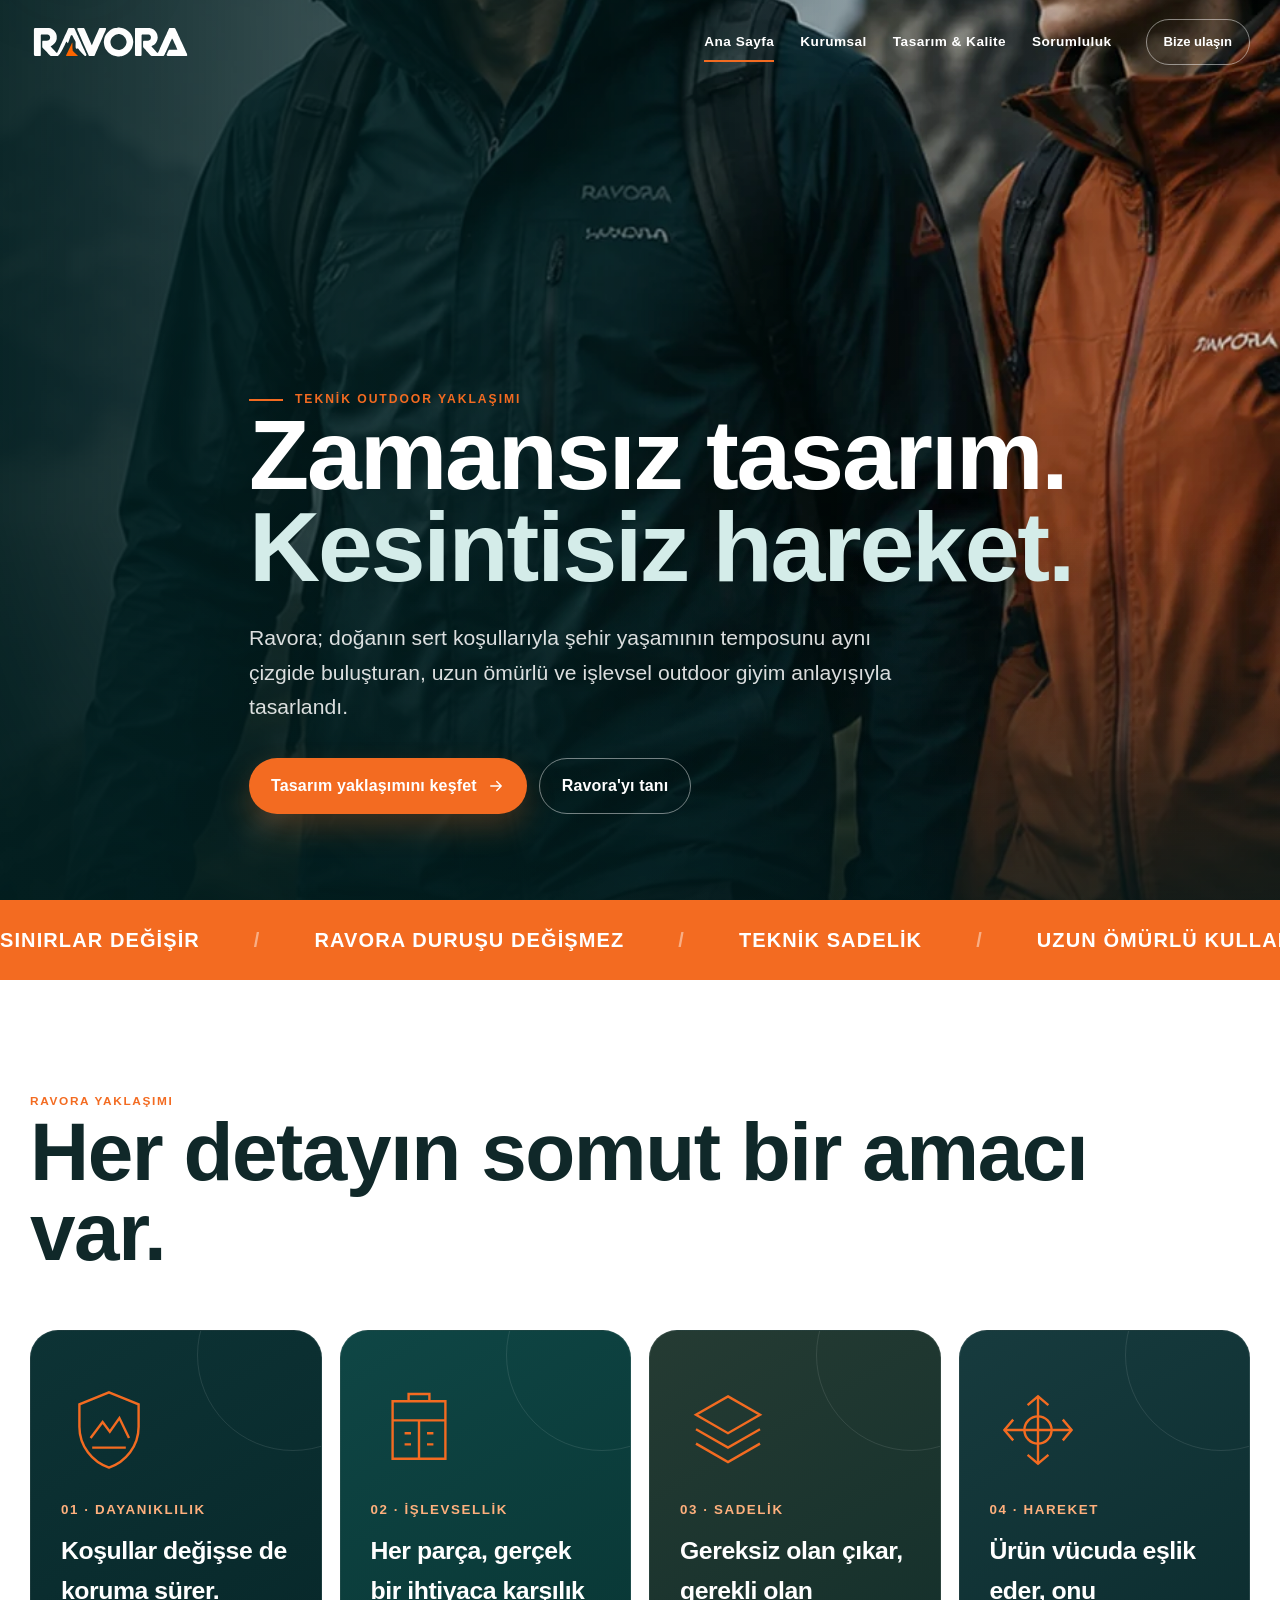
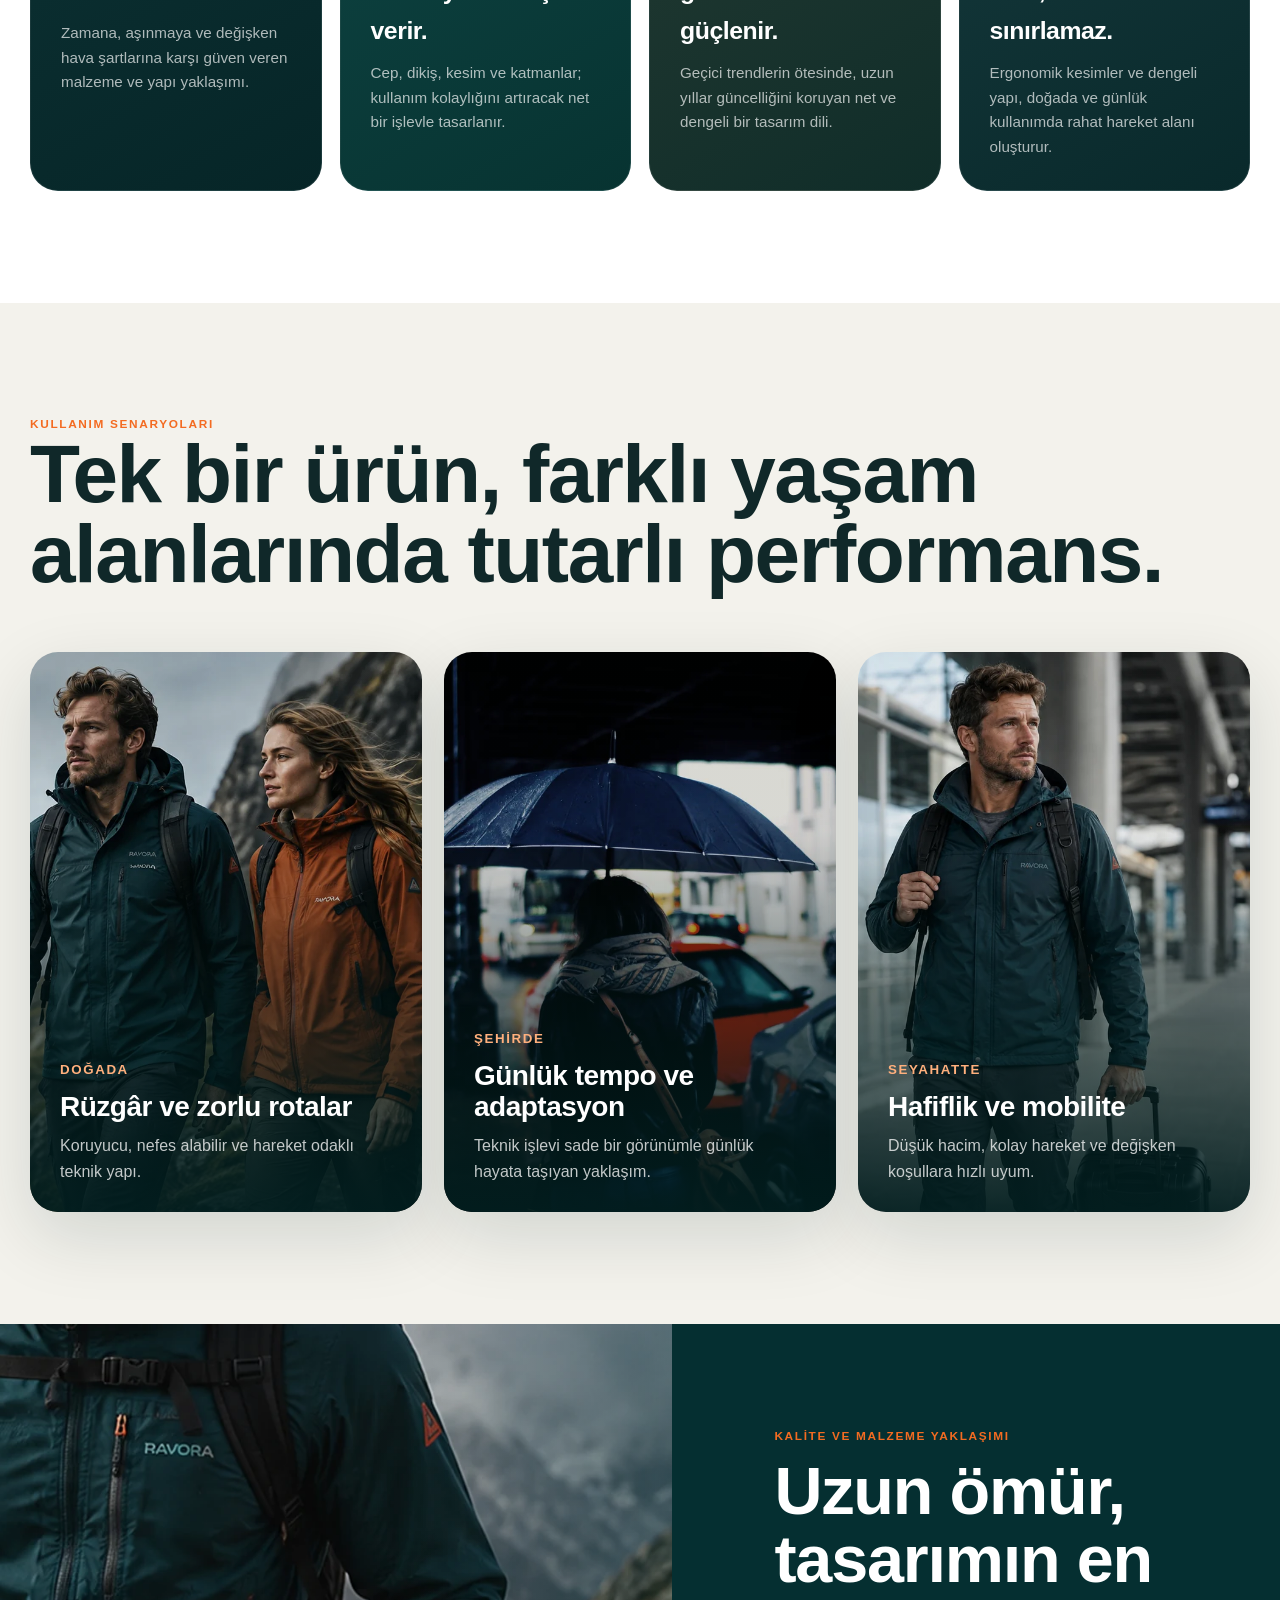
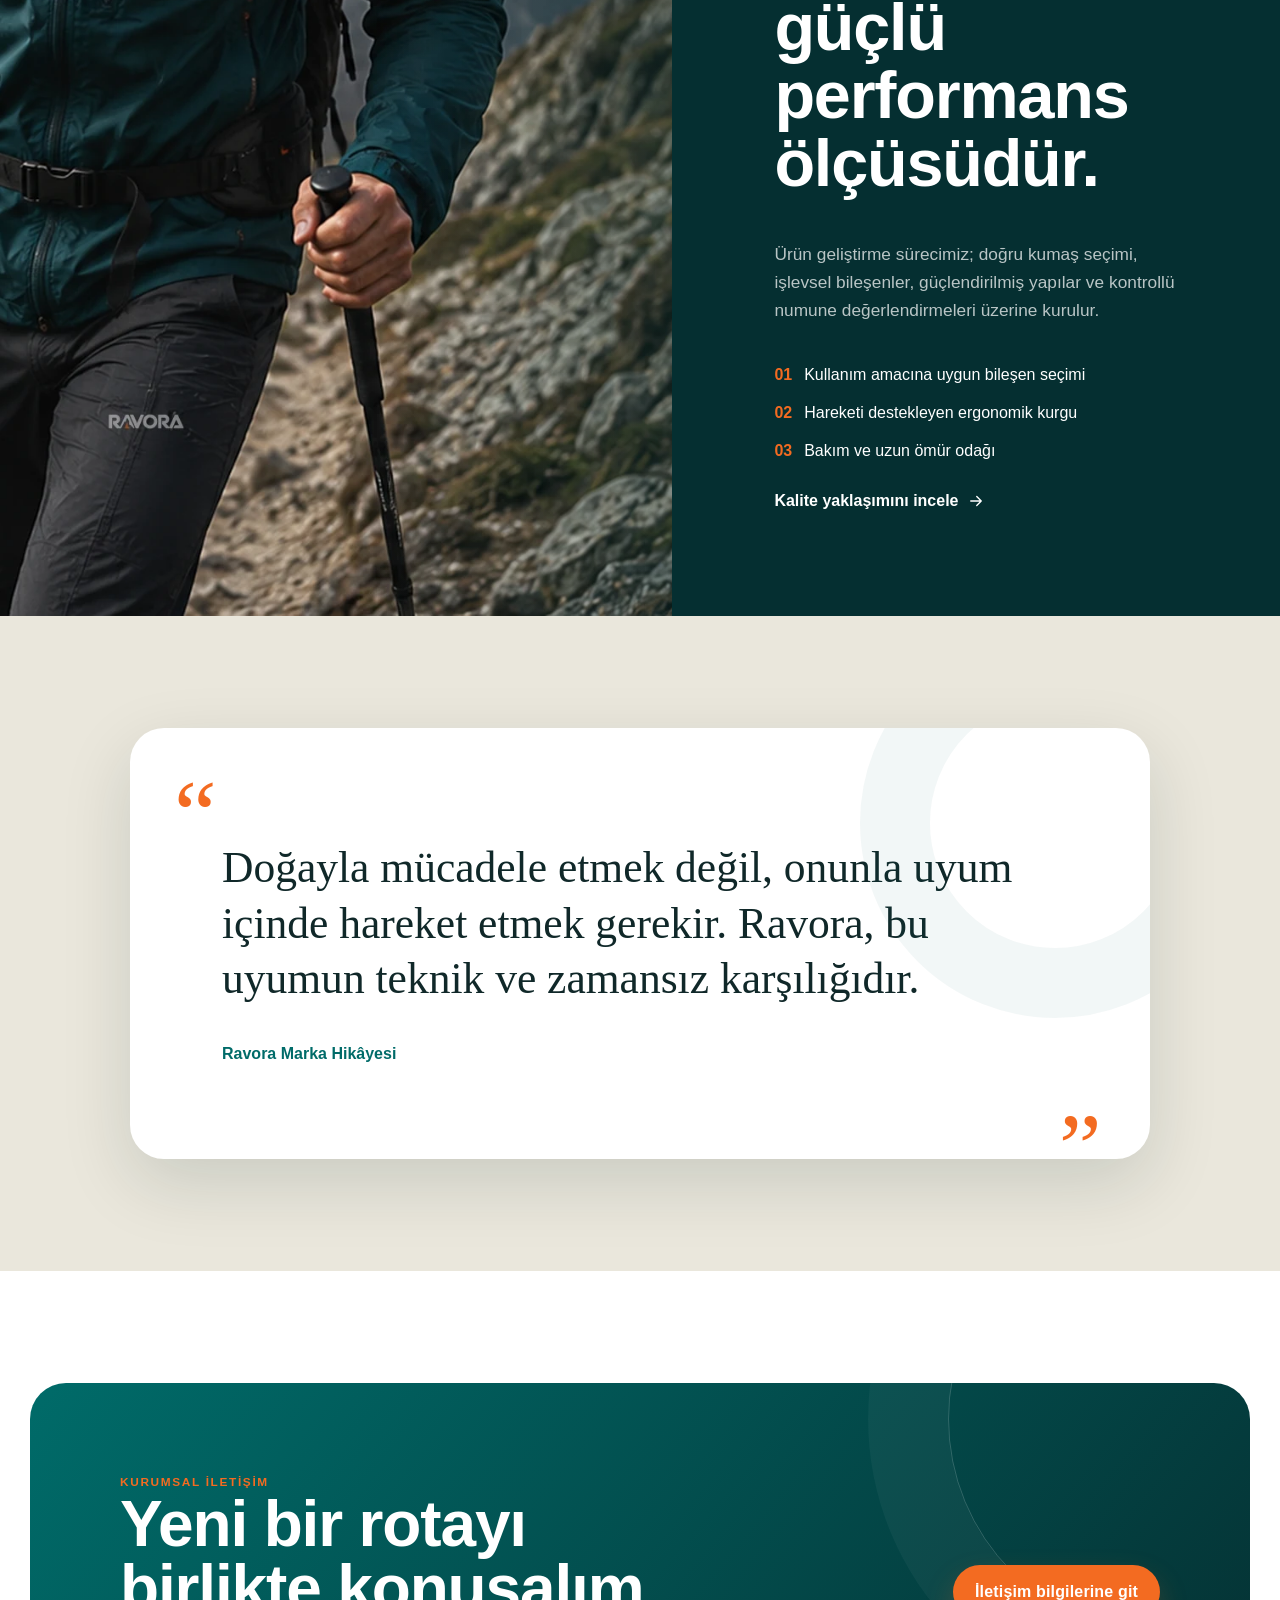
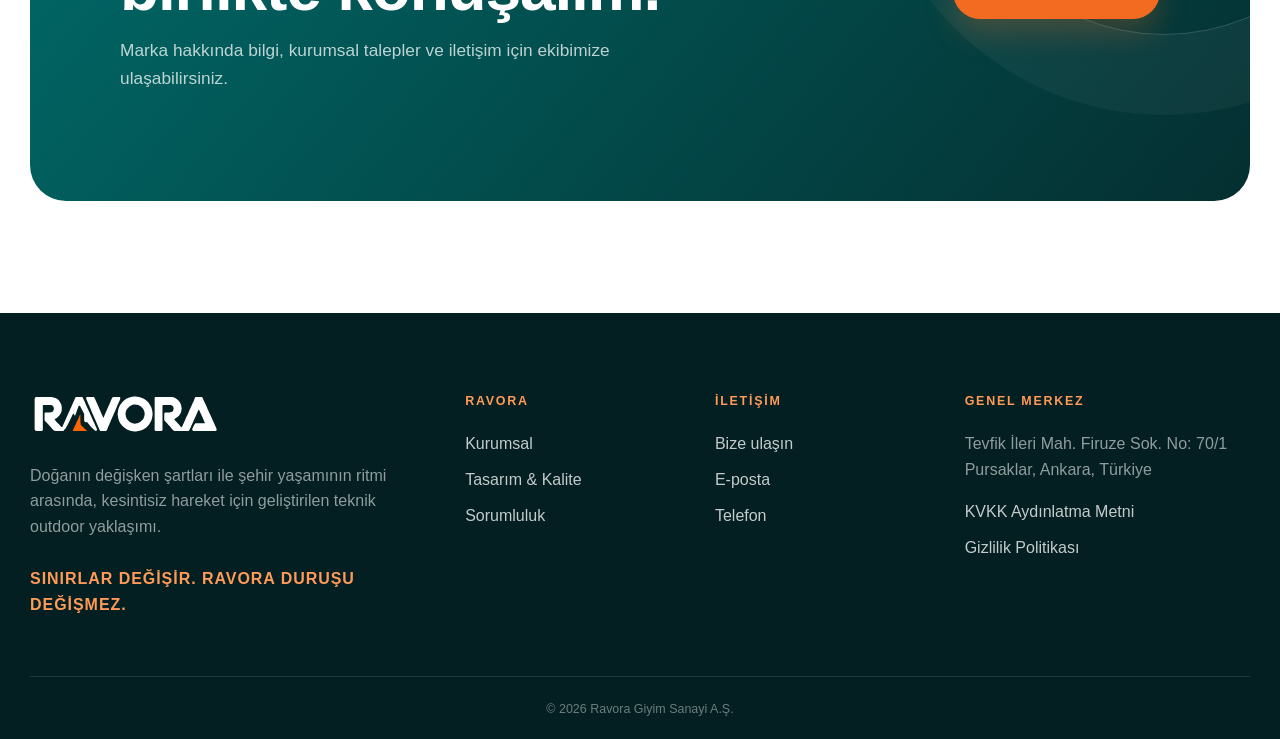
==== index.html @ 99eb0730 "Add files via upload" ====
<!DOCTYPE html>

<html lang="tr"><head><meta charset="utf-8"/><meta content="width=device-width,initial-scale=1" name="viewport"/><meta content="Ana Sayfa — Ravora teknik outdoor giyim markası." name="description"/><title>Ana Sayfa | Ravora</title><link href="assets/img/favicon.png" rel="icon"/><link href="assets/css/style.css" rel="stylesheet"/></head><body class=""><a class="skip-link" href="#icerik">İçeriğe geç</a>
<header aria-label="Site üst alanı" class="site-header">
<div class="container nav-shell">
<a aria-label="Ravora ana sayfa" class="brand" href="index.html">
<img alt="Ravora" class="logo logo-white" src="assets/img/ravora-logo-white.svg"/>
<img alt="Ravora" class="logo logo-color" src="assets/img/ravora-logo.svg"/>
</a>
<nav aria-label="Ana menü" class="desktop-nav"><a class="nav-link active" href="index.html">Ana Sayfa</a><a class="nav-link" href="kurumsal.html">Kurumsal</a><a class="nav-link" href="tasarim-kalite.html">Tasarım &amp; Kalite</a><a class="nav-link" href="sorumluluk.html">Sorumluluk</a></nav>
<a class="header-cta" href="iletisim.html">Bize ulaşın</a>
<button aria-expanded="false" aria-label="Menüyü aç" class="menu-button" type="button"><svg fill="none" stroke="currentColor" stroke-linecap="round" stroke-width="1.8" viewbox="0 0 24 24"><path d="M4 7h16M4 12h16M4 17h16"></path></svg></button>
</div>
<div aria-hidden="false" class="mobile-nav"><div class="mobile-nav-inner"><div class="mobile-nav-top"><img alt="Ravora" src="assets/img/ravora-logo.svg"/><button aria-label="Menüyü kapat" class="mobile-close" type="button"><svg fill="none" stroke="currentColor" stroke-linecap="round" stroke-width="1.8" viewbox="0 0 24 24"><path d="m6 6 12 12M18 6 6 18"></path></svg></button></div><nav aria-label="Mobil menü"><a class="nav-link active" href="index.html">Ana Sayfa</a><a class="nav-link" href="kurumsal.html">Kurumsal</a><a class="nav-link" href="tasarim-kalite.html">Tasarım &amp; Kalite</a><a class="nav-link" href="sorumluluk.html">Sorumluluk</a><a class="nav-link" href="iletisim.html">İletişim</a></nav><div class="mobile-contact"><a href="mailto:ravora@ravoragiyim.com">ravora@ravoragiyim.com</a><a href="tel:+905071684352">+90 (507) 168 43 52</a></div></div></div>
</header><main id="icerik">
<section class="home-hero"><picture><source media="(max-width:700px)" srcset="assets/img/hero-mobile.webp"/><img alt="Dağ rotasında Ravora teknik ceketleriyle yürüyen iki kişi" src="assets/img/hero-main.webp"/></picture><div class="container home-hero-content home-hero-content-balanced"><div class="eyebrow">Teknik outdoor yaklaşımı</div><h1>Zamansız tasarım.<span>Kesintisiz hareket.</span></h1><p class="hero-copy">Ravora; doğanın sert koşullarıyla şehir yaşamının temposunu aynı çizgide buluşturan, uzun ömürlü ve işlevsel outdoor giyim anlayışıyla tasarlandı.</p><div class="hero-actions"><a class="button button-primary" href="tasarim-kalite.html">Tasarım yaklaşımını keşfet <svg aria-hidden="true" fill="none" stroke="currentColor" stroke-linecap="round" stroke-linejoin="round" stroke-width="1.8" viewbox="0 0 24 24"><path d="M5 12h14M13 6l6 6-6 6"></path></svg></a><a class="button button-outline" href="kurumsal.html" style="border-color:rgba(255,255,255,.45);color:#fff">Ravora'yı tanı</a></div></div></section>
<section aria-label="Marka duruşu" class="brand-band"><div class="brand-band-track"><span>Sınırlar değişir</span><span>Ravora duruşu değişmez</span><span>Teknik sadelik</span><span>Uzun ömürlü kullanım</span><span>Sınırlar değişir</span><span>Ravora duruşu değişmez</span><span>Teknik sadelik</span><span>Uzun ömürlü kullanım</span></div></section>
<section class="section surface-white"><div class="container"><div class="section-head reveal section-head-full"><div><div class="kicker">Ravora yaklaşımı</div><h2 class="section-title">Her detayın somut bir amacı var.</h2></div></div>
<div class="principle-grid">
<article class="principle-card reveal"><div class="principle-visual"><svg fill="none" stroke="currentColor" stroke-width="3" viewbox="0 0 120 120"><path d="M60 13 97 28v28c0 24-16 44-37 51-21-7-37-27-37-51V28l37-15Z"></path><path d="m37 70 15-20 9 12 12-17 12 25"></path><path d="M39 82h42"></path></svg></div><small>01 · DAYANIKLILIK</small><h3>Koşullar değişse de koruma sürer.</h3><p>Zamana, aşınmaya ve değişken hava şartlarına karşı güven veren malzeme ve yapı yaklaşımı.</p></article>
<article class="principle-card reveal delay-1"><div class="principle-visual"><svg fill="none" stroke="currentColor" stroke-width="3" viewbox="0 0 120 120"><path d="M27 24h66v72H27z"></path><path d="M27 48h66M60 48v48M42 64h8M70 64h8M42 78h8M70 78h8"></path><path d="M47 24v-9h26v9"></path></svg></div><small>02 · İŞLEVSELLİK</small><h3>Her parça, gerçek bir ihtiyaca karşılık verir.</h3><p>Cep, dikiş, kesim ve katmanlar; kullanım kolaylığını artıracak net bir işlevle tasarlanır.</p></article>
<article class="principle-card reveal delay-2"><div class="principle-visual"><svg fill="none" stroke="currentColor" stroke-width="3" viewbox="0 0 120 120"><path d="m60 18 40 23-40 23-40-23 40-23Z"></path><path d="m20 59 40 23 40-23M20 77l40 23 40-23"></path></svg></div><small>03 · SADELİK</small><h3>Gereksiz olan çıkar, gerekli olan güçlenir.</h3><p>Geçici trendlerin ötesinde, uzun yıllar güncelliğini koruyan net ve dengeli bir tasarım dili.</p></article>
<article class="principle-card reveal delay-3"><div class="principle-visual"><svg fill="none" stroke="currentColor" stroke-width="3" viewbox="0 0 120 120"><path d="M18 60h84M60 18v84"></path><path d="m91 47 11 13-11 13M29 47 18 60l11 13M47 29l13-11 13 11M47 91l13 11 13-11"></path><circle cx="60" cy="60" r="17"></circle></svg></div><small>04 · HAREKET</small><h3>Ürün vücuda eşlik eder, onu sınırlamaz.</h3><p>Ergonomik kesimler ve dengeli yapı, doğada ve günlük kullanımda rahat hareket alanı oluşturur.</p></article>
</div></div></section>
<section class="section"><div class="container"><div class="section-head reveal section-head-full"><div><div class="kicker">Kullanım senaryoları</div><h2 class="section-title">Tek bir ürün, farklı yaşam alanlarında tutarlı performans.</h2></div></div><div class="scenario-grid">
<article class="scenario-card reveal"><img alt="Yüksek dağ rotasında yürüyen outdoor kullanıcısı" loading="lazy" src="assets/img/scenario-nature.webp"/><div class="scenario-copy"><small>Doğada</small><h3>Rüzgâr ve zorlu rotalar</h3><p>Koruyucu, nefes alabilir ve hareket odaklı teknik yapı.</p></div></article>
<article class="scenario-card reveal delay-1"><img alt="Yağmurlu şehirde şemsiyeyle yürüyen kadın" loading="lazy" src="assets/img/scenario-city.webp"/><div class="scenario-copy"><small>Şehirde</small><h3>Günlük tempo ve adaptasyon</h3><p>Teknik işlevi sade bir görünümle günlük hayata taşıyan yaklaşım.</p></div></article>
<article class="scenario-card reveal delay-2"><img alt="Modern terminalde seyahat eden Ravora kullanıcısı" loading="lazy" src="assets/img/scenario-travel.webp"/><div class="scenario-copy"><small>Seyahatte</small><h3>Hafiflik ve mobilite</h3><p>Düşük hacim, kolay hareket ve değişken koşullara hızlı uyum.</p></div></article>
</div></div></section>
<section class="quality-split"><div class="quality-media"><img alt="Kayalık dağ patikasında Ravora teknik outdoor pantolonu kullanan yürüyüşçü" loading="lazy" src="assets/img/quality-pants.webp"/></div><div class="quality-copy"><div class="kicker">Kalite ve malzeme yaklaşımı</div><h2>Uzun ömür, tasarımın en güçlü performans ölçüsüdür.</h2><p>Ürün geliştirme sürecimiz; doğru kumaş seçimi, işlevsel bileşenler, güçlendirilmiş yapılar ve kontrollü numune değerlendirmeleri üzerine kurulur.</p><div class="quality-points"><div class="quality-point"><b>01</b><span>Kullanım amacına uygun bileşen seçimi</span></div><div class="quality-point"><b>02</b><span>Hareketi destekleyen ergonomik kurgu</span></div><div class="quality-point"><b>03</b><span>Bakım ve uzun ömür odağı</span></div></div><a class="text-link" href="tasarim-kalite.html" style="color:#fff">Kalite yaklaşımını incele <svg aria-hidden="true" fill="none" stroke="currentColor" stroke-linecap="round" stroke-linejoin="round" stroke-width="1.8" viewbox="0 0 24 24"><path d="M5 12h14M13 6l6 6-6 6"></path></svg></a></div></section>
<section class="section surface-sand"><div class="container"><div class="quote-shell reveal"><span class="quote-mark open">“</span><blockquote>Doğayla mücadele etmek değil, onunla uyum içinde hareket etmek gerekir. Ravora, bu uyumun teknik ve zamansız karşılığıdır.</blockquote><cite>Ravora Marka Hikâyesi</cite><span class="quote-mark close">“</span></div></div></section>
<section class="section surface-white"><div class="container"><div class="home-cta reveal"><div><div class="kicker">Kurumsal iletişim</div><h2>Yeni bir rotayı birlikte konuşalım.</h2><p>Marka hakkında bilgi, kurumsal talepler ve iletişim için ekibimize ulaşabilirsiniz.</p></div><div class="home-cta-action"><a class="button button-primary" href="iletisim.html">İletişim bilgilerine git</a></div></div></div></section>
</main><footer class="site-footer"><div class="container"><div class="footer-grid">
<div class="footer-brand"><img alt="Ravora" src="assets/img/ravora-logo-white.svg"/><p>Doğanın değişken şartları ile şehir yaşamının ritmi arasında, kesintisiz hareket için geliştirilen teknik outdoor yaklaşımı.</p><div class="footer-slogan">SINIRLAR DEĞİŞİR. RAVORA DURUŞU DEĞİŞMEZ.</div></div>
<div><h3>Ravora</h3><a href="kurumsal.html">Kurumsal</a><a href="tasarim-kalite.html">Tasarım &amp; Kalite</a><a href="sorumluluk.html">Sorumluluk</a></div>
<div><h3>İletişim</h3><a href="iletisim.html">Bize ulaşın</a><a href="mailto:ravora@ravoragiyim.com">E-posta</a><a href="tel:+905071684352">Telefon</a></div>
<div class="footer-contact"><h3>Genel merkez</h3><p>Tevfik İleri Mah. Firuze Sok. No: 70/1<br/>Pursaklar, Ankara, Türkiye</p><a href="kvkk.html">KVKK Aydınlatma Metni</a><a href="gizlilik.html">Gizlilik Politikası</a></div>
</div><div class="footer-bottom"><span>© 2026 Ravora Giyim Sanayi A.Ş.</span></div></div></footer>
<script src="assets/js/main.js"></script></body></html>
---- assets/css/style.css ----
:root{
  --ink:#102829;--ink-2:#294142;--muted:#647575;--paper:#f3f2ec;--paper-2:#eae7dc;
  --white:#fff;--teal:#006b69;--teal-2:#004b4a;--deep:#052f31;--night:#071d1f;
  --orange:#f36b21;--orange-2:#ff8b47;--line:rgba(16,40,41,.14);--line-light:rgba(255,255,255,.15);
  --shadow:0 24px 70px rgba(4,34,35,.14);--radius:28px;--radius-sm:18px;
  --container:min(1220px,calc(100% - 48px));--ease:cubic-bezier(.2,.7,.2,1)
}
*{box-sizing:border-box}html{scroll-behavior:smooth}body{margin:0;background:var(--paper);color:var(--ink);font-family:"Segoe UI Variable","Segoe UI",Arial,sans-serif;line-height:1.62;-webkit-font-smoothing:antialiased;text-rendering:optimizeLegibility}body.nav-open{overflow:hidden}
img{display:block;max-width:100%}a{color:inherit;text-decoration:none}button,input,textarea,select{font:inherit}button{cursor:pointer}.container{width:var(--container);margin-inline:auto}.skip-link{position:fixed;left:16px;top:-80px;z-index:3000;background:#fff;padding:12px 18px;border-radius:10px;box-shadow:var(--shadow)}.skip-link:focus{top:16px}
/* typography */
h1,h2,h3,h4,p{overflow-wrap:anywhere}h1,h2,h3,h4{font-weight:760;letter-spacing:-.018em}p{letter-spacing:.002em}.eyebrow{display:inline-flex;align-items:center;gap:12px;color:var(--orange);font-weight:800;font-size:.76rem;letter-spacing:.16em;text-transform:uppercase}.eyebrow:before{content:"";width:34px;height:2px;background:currentColor}.kicker{font-size:.74rem;font-weight:800;letter-spacing:.14em;text-transform:uppercase;color:var(--orange)}.display{font-size:clamp(3rem,7vw,6.8rem);line-height:.98;margin:0;letter-spacing:-.02em}.section-title{font-size:clamp(2.35rem,5vw,4.8rem);line-height:1.04;margin:0}.lead{font-size:clamp(1.08rem,1.8vw,1.32rem);line-height:1.7;color:var(--ink-2)}.muted{color:var(--muted)}
/* header */
.site-header{position:fixed;z-index:1000;left:0;right:0;top:0;height:84px;color:#fff;transition:.32s var(--ease)}.site-header.scrolled,.theme-light-header .site-header{height:72px;background:rgba(243,242,236,.95);color:var(--ink);backdrop-filter:blur(18px);box-shadow:0 1px 0 var(--line)}.nav-shell{height:100%;display:flex;align-items:center;gap:34px}.brand{display:flex;align-items:center;margin-right:auto}.logo{width:160px;height:auto}.logo-color{display:none}.site-header.scrolled .logo-white,.theme-light-header .logo-white{display:none}.site-header.scrolled .logo-color,.theme-light-header .logo-color{display:block}.desktop-nav{display:flex;gap:26px;align-items:center}.nav-link{font-size:.85rem;font-weight:700;letter-spacing:.035em;position:relative;white-space:nowrap}.nav-link:after{content:"";position:absolute;left:0;right:100%;height:2px;bottom:-9px;background:var(--orange);transition:.25s}.nav-link:hover:after,.nav-link.active:after{right:0}.header-cta{display:inline-flex;align-items:center;justify-content:center;border:1px solid rgba(255,255,255,.48);border-radius:999px;padding:11px 17px;font-size:.82rem;font-weight:760}.site-header.scrolled .header-cta,.theme-light-header .header-cta{background:var(--teal);border-color:var(--teal);color:#fff}.menu-button{display:none;color:inherit;border:0;background:transparent;width:46px;height:46px;padding:9px}.menu-button svg,.mobile-close svg{width:100%;height:100%}.mobile-nav{position:fixed;inset:0;background:rgba(2,22,23,.54);opacity:0;pointer-events:none;transition:.3s;backdrop-filter:blur(8px)}.mobile-nav.open{opacity:1;pointer-events:auto}.mobile-nav-inner{height:100%;width:min(430px,92vw);margin-left:auto;background:var(--paper);color:var(--ink);padding:28px;transform:translateX(105%);transition:.35s var(--ease);display:flex;flex-direction:column}.mobile-nav.open .mobile-nav-inner{transform:none}.mobile-nav-top{display:flex;align-items:center;justify-content:space-between}.mobile-nav-top img{width:156px}.mobile-close{border:0;background:transparent;width:44px;height:44px;padding:10px}.mobile-nav nav{display:flex;flex-direction:column;margin-top:40px}.mobile-nav .nav-link{font-size:1.28rem;padding:14px 0;border-bottom:1px solid var(--line)}.mobile-nav .nav-link:after{display:none}.mobile-contact{margin-top:auto;display:grid;gap:8px;color:var(--muted);font-size:.9rem}
/* controls */
.button{display:inline-flex;align-items:center;justify-content:center;gap:10px;border:0;border-radius:999px;padding:14px 22px;font-weight:760;letter-spacing:.01em;transition:.25s var(--ease)}.button svg,.text-link svg{width:18px;height:18px}.button-primary{background:var(--orange);color:#fff;box-shadow:0 14px 30px rgba(243,107,33,.24)}.button-primary:hover{transform:translateY(-2px);box-shadow:0 18px 38px rgba(243,107,33,.33)}.button-dark{background:var(--deep);color:#fff}.button-dark:hover{background:var(--teal);transform:translateY(-2px)}.button-outline{border:1px solid var(--line);background:transparent;color:var(--ink)}.button-outline:hover{border-color:var(--teal);color:var(--teal)}.text-link{display:inline-flex;align-items:center;gap:9px;font-weight:760;color:var(--teal);margin-top:16px}.text-link:hover{color:var(--orange)}
/* common layout */
.section{padding:112px 0}.section-sm{padding:78px 0}.surface-white{background:#fff}.surface-dark{background:var(--night);color:#fff}.surface-teal{background:var(--teal);color:#fff}.surface-sand{background:var(--paper-2)}.section-head{display:grid;grid-template-columns:.8fr 1.2fr;gap:80px;align-items:end;margin-bottom:56px}.section-head p{font-size:1.08rem;color:var(--muted);margin:0;max-width:650px}.surface-dark .section-head p,.surface-teal .section-head p{color:rgba(255,255,255,.72)}
/* home hero */
.home-hero{min-height:100svh;position:relative;display:flex;align-items:flex-end;color:#fff;overflow:hidden;background:var(--deep)}.home-hero picture,.home-hero img{position:absolute;inset:0;width:100%;height:100%;object-fit:cover}.home-hero img{animation:heroZoom 18s ease-out both}.home-hero:after{content:"";position:absolute;inset:0;background:linear-gradient(90deg,rgba(2,30,31,.92) 0%,rgba(2,30,31,.58) 43%,rgba(2,30,31,.08) 74%),linear-gradient(0deg,rgba(2,25,27,.74),transparent 42%)}@keyframes heroZoom{from{transform:scale(1.04)}to{transform:scale(1)}}.home-hero-content{position:relative;z-index:2;padding:160px 0 86px;max-width:820px}.home-hero h1{font-size:clamp(3.3rem,7.7vw,7.4rem);line-height:.93;margin:0 0 28px;letter-spacing:-.022em}.home-hero h1 span{display:block;color:#d4ece9}.hero-copy{font-size:clamp(1.04rem,1.7vw,1.32rem);max-width:680px;color:rgba(255,255,255,.86);margin:0 0 34px}.hero-actions{display:flex;flex-wrap:wrap;gap:12px}.hero-index{position:absolute;z-index:2;right:4vw;bottom:48px;display:grid;gap:6px;text-align:right}.hero-index strong{font-size:1.12rem}.hero-index span{font-size:.72rem;letter-spacing:.13em;text-transform:uppercase;color:rgba(255,255,255,.58)}
/* bold band */
.brand-band{background:var(--orange);color:#fff;padding:24px 0;overflow:hidden}.brand-band-track{display:flex;gap:54px;white-space:nowrap;align-items:center;font-weight:820;letter-spacing:.09em;text-transform:uppercase;font-size:clamp(.9rem,1.8vw,1.25rem);animation:marquee 30s linear infinite}.brand-band-track span:after{content:"/";margin-left:54px;opacity:.45}@keyframes marquee{to{transform:translateX(-50%)}}
/* principles */
.principle-grid{display:grid;grid-template-columns:repeat(4,1fr);gap:18px}.principle-card{position:relative;min-height:380px;border-radius:var(--radius);padding:30px;overflow:hidden;background:linear-gradient(150deg,#0d3335,#062527);color:#fff;border:1px solid rgba(255,255,255,.08);transition:.3s var(--ease)}.principle-card:before{content:"";position:absolute;width:190px;height:190px;border:1px solid rgba(255,255,255,.10);border-radius:50%;right:-68px;top:-72px}.principle-card:hover{transform:translateY(-8px);box-shadow:var(--shadow)}.principle-visual{height:138px;display:flex;align-items:center}.principle-visual svg{width:96px;height:96px;color:var(--orange)}.principle-card small{display:block;color:#ffb07d;font-weight:800;letter-spacing:.12em}.principle-card h3{font-size:1.55rem;margin:10px 0}.principle-card p{margin:0;color:rgba(255,255,255,.68);font-size:.95rem}.principle-card:nth-child(2){background:linear-gradient(150deg,#0f4645,#073331)}.principle-card:nth-child(3){background:linear-gradient(150deg,#253b33,#102d29)}.principle-card:nth-child(4){background:linear-gradient(150deg,#173b3e,#09292b)}
/* scenario */
.scenario-grid{display:grid;grid-template-columns:repeat(3,1fr);gap:22px}.scenario-card{position:relative;min-height:560px;border-radius:var(--radius);overflow:hidden;color:#fff;box-shadow:var(--shadow)}.scenario-card img{position:absolute;inset:0;width:100%;height:100%;object-fit:cover;transition:.65s var(--ease)}.scenario-card:hover img{transform:scale(1.045)}.scenario-card:after{content:"";position:absolute;inset:0;background:linear-gradient(0deg,rgba(2,30,31,.93),rgba(2,30,31,.04) 68%)}.scenario-copy{position:absolute;z-index:2;left:30px;right:30px;bottom:28px}.scenario-copy small{font-weight:800;color:#ffb07d;letter-spacing:.12em;text-transform:uppercase}.scenario-copy h3{font-size:1.75rem;line-height:1.1;margin:10px 0}.scenario-copy p{margin:0;color:rgba(255,255,255,.76)}
/* quality split */
.quality-split{display:grid;grid-template-columns:1.05fr .95fr;min-height:720px}.quality-media{position:relative;overflow:hidden}.quality-media img{position:absolute;inset:0;width:100%;height:100%;object-fit:cover}.quality-media:after{content:"";position:absolute;inset:0;background:linear-gradient(90deg,transparent 55%,rgba(5,47,49,.38))}.quality-copy{padding:8vw;display:flex;flex-direction:column;justify-content:center;background:var(--deep);color:#fff}.quality-copy h2{font-size:clamp(2.5rem,5.2vw,5rem);line-height:1.02;margin:12px 0 26px}.quality-copy p{color:rgba(255,255,255,.72);font-size:1.08rem}.quality-points{display:grid;gap:12px;margin:20px 0 8px}.quality-point{display:flex;gap:12px;align-items:flex-start}.quality-point b{color:var(--orange)}
/* quote */
.quote-shell{position:relative;max-width:1020px;margin:auto;background:#fff;border-radius:34px;padding:clamp(44px,8vw,92px);box-shadow:var(--shadow);overflow:hidden}.quote-shell:before{content:"";position:absolute;width:250px;height:250px;border:70px solid rgba(0,107,105,.05);border-radius:50%;right:-100px;top:-100px}.quote-mark{font-family:Georgia,serif;font-size:6rem;line-height:.7;color:var(--orange);position:absolute}.quote-mark.open{left:44px;top:52px}.quote-mark.close{right:48px;bottom:16px;transform:rotate(180deg)}.quote-shell blockquote{font-family:Georgia,"Times New Roman",serif;font-size:clamp(1.7rem,3.4vw,3.2rem);line-height:1.28;letter-spacing:0;margin:20px 0 34px}.quote-shell cite{font-style:normal;color:var(--teal);font-weight:800}.home-cta{border-radius:36px;background:linear-gradient(130deg,var(--teal),var(--deep));color:#fff;padding:clamp(44px,8vw,90px);display:grid;grid-template-columns:1.2fr .8fr;gap:40px;align-items:center;position:relative;overflow:hidden}.home-cta:after{content:"";position:absolute;right:-130px;top:-180px;width:430px;height:430px;border:1px solid rgba(255,255,255,.18);border-radius:50%;box-shadow:0 0 0 80px rgba(255,255,255,.04)}.home-cta h2{font-size:clamp(2.5rem,5vw,4.8rem);line-height:1;margin:0}.home-cta p{color:rgba(255,255,255,.74);font-size:1.08rem}.home-cta-action{display:flex;justify-content:flex-end;position:relative;z-index:2}
/* corporate page - distinct split hero */
.corporate-hero{min-height:760px;padding-top:84px;display:grid;grid-template-columns:1.02fr .98fr;background:#fff}.corporate-hero-copy{padding:clamp(90px,9vw,145px) max(48px,7vw);display:flex;flex-direction:column;justify-content:center}.breadcrumb{display:flex;gap:9px;align-items:center;color:var(--muted);font-size:.78rem;margin-bottom:30px}.corporate-hero h1{font-size:clamp(3.3rem,6.5vw,6.3rem);line-height:.98;margin:18px 0 28px}.corporate-hero-copy p{font-size:1.18rem;color:var(--ink-2);max-width:650px}.corporate-hero-media{position:relative;min-height:680px;overflow:hidden}.corporate-hero-media img{width:100%;height:100%;object-fit:cover;position:absolute;inset:0}.corporate-hero-media:after{content:"";position:absolute;inset:0;background:linear-gradient(90deg,rgba(255,255,255,.12),transparent 35%),linear-gradient(0deg,rgba(5,47,49,.34),transparent 55%)}.corporate-hero-tag{position:absolute;z-index:2;right:34px;bottom:34px;background:rgba(5,47,49,.88);color:#fff;border-radius:18px;padding:20px 24px;max-width:300px;backdrop-filter:blur(10px)}.corporate-intro{position:relative;overflow:hidden}.corporate-intro:after{content:"R";position:absolute;right:3vw;top:-150px;font-size:32rem;font-weight:900;color:rgba(0,107,105,.035);line-height:1}.editorial-intro{display:grid;grid-template-columns:.72fr 1.28fr;gap:90px;align-items:start;position:relative;z-index:1}.editorial-statement{font-size:clamp(2.5rem,5vw,5rem);line-height:1.05;font-weight:760;letter-spacing:-.02em;margin:0}.editorial-copy{font-size:1.08rem;color:var(--ink-2)}.editorial-copy p:first-child:first-letter{float:left;font-size:5.8rem;line-height:.72;padding:14px 13px 0 0;color:var(--orange);font-weight:760}.direction-grid{display:grid;grid-template-columns:repeat(3,1fr);gap:18px;margin-top:64px}.direction-card{padding:36px;border-radius:var(--radius);background:#fff;border:1px solid var(--line);min-height:300px}.direction-card b{font-size:4.3rem;line-height:1;color:rgba(0,107,105,.12)}.direction-card h3{font-size:1.4rem;margin:24px 0 10px}.direction-card p{color:var(--muted);margin:0}.mission-vision{display:grid;grid-template-columns:1fr 1fr;gap:22px}.mv-card{position:relative;min-height:500px;border-radius:var(--radius);padding:48px;overflow:hidden;color:#fff;background:var(--deep)}.mv-card:nth-child(2){background:var(--teal)}.mv-letter{position:absolute;right:20px;bottom:-90px;font-size:18rem;line-height:1;font-weight:900;color:rgba(255,255,255,.08)}.mv-card .kicker{color:#ffb07d}.mv-card h3{font-size:2.4rem;margin:22px 0}.mv-card p{font-size:1.07rem;color:rgba(255,255,255,.74);max-width:520px}.values-list{display:grid;border-top:1px solid var(--line-light)}.value-row{display:grid;grid-template-columns:120px .65fr 1.35fr;gap:34px;align-items:center;padding:32px 0;border-bottom:1px solid var(--line-light)}.value-row b{font-size:3.6rem;color:var(--orange);line-height:1}.value-row h3{font-size:1.65rem;margin:0}.value-row p{margin:0;color:rgba(255,255,255,.67)}.principle-timeline{display:grid;grid-template-columns:repeat(4,1fr);gap:0;border:1px solid var(--line);border-radius:var(--radius);overflow:hidden}.timeline-item{padding:38px;border-right:1px solid var(--line);background:#fff;min-height:360px}.timeline-item:last-child{border-right:0}.timeline-symbol{font-size:4rem;color:var(--orange);line-height:1}.timeline-item h3{font-size:1.35rem;margin:28px 0 12px}.timeline-item p{color:var(--muted);margin:0}
/* design page */
.design-hero{min-height:820px;padding-top:84px;background:var(--night);color:#fff;display:grid;grid-template-columns:.9fr 1.1fr}.design-hero-copy{padding:clamp(90px,8vw,140px);display:flex;flex-direction:column;justify-content:center;position:relative}.design-hero-copy:after{content:"";position:absolute;inset:0;background:url('../img/contour.svg') center/cover no-repeat;opacity:.33;pointer-events:none}.design-hero-copy>*{position:relative;z-index:1}.design-hero h1{font-size:clamp(3.4rem,7vw,6.7rem);line-height:.96;margin:18px 0 28px}.design-hero p{font-size:1.15rem;color:rgba(255,255,255,.72);max-width:620px}.design-hero-media{position:relative;min-height:720px;overflow:hidden}.design-hero-media img{position:absolute;inset:0;width:100%;height:100%;object-fit:cover}.design-hero-media:after{content:"";position:absolute;inset:0;background:linear-gradient(90deg,rgba(7,29,31,.55),transparent 40%),linear-gradient(0deg,rgba(7,29,31,.42),transparent 50%)}.design-badge{position:absolute;z-index:2;right:30px;bottom:30px;background:rgba(7,29,31,.84);border:1px solid rgba(255,255,255,.14);border-radius:18px;padding:22px 26px;backdrop-filter:blur(10px)}.design-badge strong{display:block;font-size:1.4rem}.design-badge span{color:rgba(255,255,255,.65)}.design-grid{display:grid;grid-template-columns:repeat(2,1fr);gap:20px}.design-module{background:#fff;border-radius:var(--radius);border:1px solid var(--line);padding:42px;min-height:390px;position:relative;overflow:hidden}.design-module:nth-child(2),.design-module:nth-child(3){background:var(--deep);color:#fff}.design-module-visual{height:145px;display:flex;align-items:center}.design-module svg{width:112px;height:112px;color:var(--orange)}.design-module h3{font-size:1.65rem;margin:18px 0 10px}.design-module p{color:var(--muted);margin:0}.design-module:nth-child(2) p,.design-module:nth-child(3) p{color:rgba(255,255,255,.68)}.materials-layout{display:grid;grid-template-columns:1.02fr .98fr;min-height:690px}.materials-media{position:relative;overflow:hidden}.materials-media img{position:absolute;inset:0;width:100%;height:100%;object-fit:cover}.materials-stack{background:var(--paper-2);padding:70px;display:flex;flex-direction:column;justify-content:center}.material-line{display:grid;grid-template-columns:78px 1fr;gap:22px;padding:28px 0;border-bottom:1px solid var(--line)}.material-line:last-child{border-bottom:0}.material-line b{font-size:3rem;line-height:1;color:var(--orange)}.material-line h3{font-size:1.35rem;margin:0 0 8px}.material-line p{color:var(--muted);margin:0}.scenario-strips{display:grid;gap:18px}.scenario-strip{position:relative;min-height:320px;border-radius:var(--radius);overflow:hidden;color:#fff}.scenario-strip img{position:absolute;inset:0;width:100%;height:100%;object-fit:cover;transition:.6s}.scenario-strip:hover img{transform:scale(1.025)}.scenario-strip:after{content:"";position:absolute;inset:0;background:linear-gradient(90deg,rgba(5,47,49,.92),rgba(5,47,49,.14) 70%)}.scenario-strip-copy{position:absolute;z-index:2;left:44px;top:50%;transform:translateY(-50%);max-width:520px}.scenario-strip-copy b{color:#ffb07d;letter-spacing:.14em;text-transform:uppercase;font-size:.74rem}.scenario-strip-copy h3{font-size:2.4rem;margin:10px 0}.scenario-strip-copy p{color:rgba(255,255,255,.75);margin:0}.process-line{display:grid;grid-template-columns:repeat(4,1fr);gap:0;position:relative}.process-line:before{content:"";position:absolute;left:6%;right:6%;top:42px;height:2px;background:linear-gradient(90deg,var(--orange),var(--teal))}.process-step{position:relative;padding:0 28px 20px}.process-number{width:84px;height:84px;border-radius:50%;background:#fff;border:2px solid var(--orange);display:grid;place-items:center;font-size:1.6rem;font-weight:820;color:var(--orange);position:relative;z-index:1;box-shadow:0 0 0 10px var(--paper)}.process-step h3{font-size:1.3rem;margin:30px 0 10px}.process-step p{color:var(--muted);margin:0}.maintenance-panel{border-radius:36px;background:var(--deep);color:#fff;display:grid;grid-template-columns:.85fr 1.15fr;overflow:hidden}.maintenance-title{padding:70px;background:linear-gradient(145deg,var(--teal),var(--deep))}.maintenance-title h2{font-size:clamp(2.6rem,5vw,4.9rem);line-height:1;margin:12px 0}.maintenance-title p{color:rgba(255,255,255,.7)}.maintenance-list{padding:70px;display:grid;gap:22px}.maintenance-item{display:grid;grid-template-columns:52px 1fr;gap:18px;align-items:start}.maintenance-item b{width:46px;height:46px;border-radius:50%;display:grid;place-items:center;background:rgba(243,107,33,.16);color:var(--orange)}.maintenance-item h3{margin:0 0 6px}.maintenance-item p{margin:0;color:rgba(255,255,255,.66)}
/* responsibility */
.responsibility-hero{min-height:780px;padding-top:84px;position:relative;display:flex;align-items:flex-end;color:#fff;overflow:hidden}.responsibility-hero img{position:absolute;inset:0;width:100%;height:100%;object-fit:cover}.responsibility-hero:after{content:"";position:absolute;inset:0;background:linear-gradient(90deg,rgba(5,47,49,.87),rgba(5,47,49,.26) 65%),linear-gradient(0deg,rgba(5,47,49,.74),transparent 55%)}.responsibility-hero-content{position:relative;z-index:2;padding:160px 0 88px;max-width:780px}.responsibility-hero h1{font-size:clamp(3.3rem,7vw,6.8rem);line-height:.96;margin:18px 0 28px}.responsibility-hero p{font-size:1.16rem;color:rgba(255,255,255,.78)}.commitment-list{display:grid;gap:22px}.commitment-card{display:grid;grid-template-columns:180px 1fr .65fr;gap:42px;align-items:center;padding:38px;border-radius:var(--radius);background:#fff;border:1px solid var(--line);overflow:hidden;position:relative}.commitment-card b{font-size:6rem;line-height:1;color:rgba(0,107,105,.12)}.commitment-card h3{font-size:2rem;margin:0 0 10px}.commitment-card p{color:var(--muted);margin:0}.commitment-mark{justify-self:end;width:150px;height:150px;border-radius:50%;display:grid;place-items:center;background:linear-gradient(145deg,rgba(0,107,105,.14),rgba(243,107,33,.10));color:var(--teal)}.commitment-mark svg{width:78px;height:78px}.commitment-card:nth-child(2){background:var(--deep);color:#fff}.commitment-card:nth-child(2) p{color:rgba(255,255,255,.68)}.commitment-card:nth-child(2) b{color:rgba(255,255,255,.08)}.commitment-card:nth-child(2) .commitment-mark{color:var(--orange);background:rgba(255,255,255,.06)}.longevity-layout{display:grid;grid-template-columns:.9fr 1.1fr;gap:70px;align-items:center}.longevity-wheel{aspect-ratio:1;border-radius:50%;position:relative;background:conic-gradient(var(--orange) 0 25%,var(--teal) 25% 50%,#1d5856 50% 75%,var(--deep) 75%);display:grid;place-items:center;box-shadow:var(--shadow)}.longevity-wheel:after{content:"Uzun ömür";width:48%;height:48%;border-radius:50%;display:grid;place-items:center;background:var(--paper);color:var(--ink);font-size:1.5rem;font-weight:800}.wheel-label{position:absolute;color:#fff;font-weight:800;font-size:.86rem;text-transform:uppercase;letter-spacing:.08em}.wheel-label:nth-child(1){top:14%;right:18%}.wheel-label:nth-child(2){right:12%;bottom:23%}.wheel-label:nth-child(3){bottom:13%;left:24%}.wheel-label:nth-child(4){left:12%;top:28%}.longevity-copy h2{font-size:clamp(2.5rem,5vw,4.8rem);line-height:1.02;margin:12px 0 26px}.longevity-copy p{font-size:1.08rem;color:var(--muted)}.packaging-grid{display:grid;grid-template-columns:1fr 1fr;gap:22px}.packaging-card{min-height:420px;border-radius:var(--radius);padding:48px;position:relative;overflow:hidden;background:var(--teal);color:#fff}.packaging-card:nth-child(2){background:var(--paper-2);color:var(--ink)}.packaging-card:after{content:"";position:absolute;width:260px;height:260px;border:1px solid rgba(255,255,255,.15);border-radius:50%;right:-90px;bottom:-100px;box-shadow:0 0 0 55px rgba(255,255,255,.04)}.packaging-card:nth-child(2):after{border-color:rgba(0,107,105,.14);box-shadow:0 0 0 55px rgba(0,107,105,.04)}.packaging-card b{font-size:5rem;line-height:1;color:rgba(255,255,255,.14)}.packaging-card:nth-child(2) b{color:rgba(0,107,105,.14)}.packaging-card h3{font-size:2rem;margin:36px 0 12px}.packaging-card p{color:rgba(255,255,255,.72);max-width:520px}.packaging-card:nth-child(2) p{color:var(--muted)}
/* contact - completely different */
.contact-page{min-height:100svh;background:var(--night);color:#fff;display:grid;grid-template-columns:.88fr 1.12fr;padding-top:84px}.contact-visual{position:relative;min-height:780px;overflow:hidden;display:flex;align-items:flex-end}.contact-visual>img{position:absolute;inset:0;width:100%;height:100%;object-fit:cover}.contact-visual:after{content:"";position:absolute;inset:0;background:linear-gradient(0deg,rgba(7,29,31,.96),rgba(7,29,31,.26) 70%),linear-gradient(90deg,rgba(7,29,31,.38),transparent)}.contact-copy{position:relative;z-index:2;padding:clamp(44px,7vw,92px)}.contact-copy h1{font-size:clamp(3.5rem,7vw,6.7rem);line-height:.95;margin:18px 0 26px}.contact-copy>p{font-size:1.12rem;color:rgba(255,255,255,.72);max-width:570px}.contact-details{display:grid;grid-template-columns:1fr 1fr;gap:16px;margin-top:42px}.contact-detail{padding:20px 0;border-top:1px solid rgba(255,255,255,.18)}.contact-detail small{display:block;color:#ffb07d;text-transform:uppercase;letter-spacing:.12em;font-size:.68rem;font-weight:800}.contact-detail a,.contact-detail span{display:block;margin-top:8px;color:rgba(255,255,255,.86)}.contact-form-shell{background:var(--paper);color:var(--ink);padding:clamp(60px,8vw,110px);display:flex;align-items:center}.form-card{width:min(720px,100%);margin:auto}.form-card h2{font-size:clamp(2.4rem,5vw,4.6rem);line-height:1;margin:12px 0 18px}.form-card>p{color:var(--muted);margin-bottom:34px}.form-grid{display:grid;grid-template-columns:1fr 1fr;gap:18px}.field{display:grid;gap:8px}.field.full{grid-column:1/-1}.field label{font-size:.82rem;font-weight:760}.field input,.field textarea,.field select{width:100%;border:1px solid var(--line);background:#fff;border-radius:13px;padding:15px 16px;color:var(--ink);outline:none;transition:.2s}.field input:focus,.field textarea:focus,.field select:focus{border-color:var(--teal);box-shadow:0 0 0 3px rgba(0,107,105,.1)}.field textarea{min-height:145px;resize:vertical}.check-row{display:flex;gap:10px;align-items:flex-start;font-size:.84rem;color:var(--muted)}.form-actions{display:flex;justify-content:space-between;align-items:center;gap:18px;margin-top:24px}.form-status{min-height:1.4em;font-size:.88rem;color:var(--teal)}.form-success{display:none;text-align:center;padding:70px 20px}.form-success.open{display:block}.success-icon{width:78px;height:78px;border-radius:50%;display:grid;place-items:center;margin:0 auto 22px;background:rgba(0,107,105,.1);color:var(--teal)}.success-icon svg{width:38px}.form-success h2{font-size:2.8rem}.form-success p{color:var(--muted)}
/* legal */
.legal-hero{padding:150px 0 74px;background:var(--deep);color:#fff}.legal-hero h1{font-size:clamp(2.8rem,6vw,5.6rem);line-height:1;margin:15px 0}.legal-hero p{max-width:760px;color:rgba(255,255,255,.68)}.legal-layout{display:grid;grid-template-columns:260px 1fr;gap:60px}.legal-nav{position:sticky;top:104px;align-self:start;display:grid;border-left:1px solid var(--line)}.legal-nav a{padding:10px 18px;color:var(--muted)}.legal-nav a:hover,.legal-nav a.active{color:var(--teal);border-left:2px solid var(--orange);margin-left:-1px}.legal-copy{background:#fff;border-radius:var(--radius);padding:clamp(30px,5vw,64px);border:1px solid var(--line)}.legal-copy h2{font-size:1.75rem;margin-top:42px}.legal-copy h2:first-child{margin-top:0}.legal-copy p,.legal-copy li{color:var(--muted)}
/* footer */
.site-footer{background:#031f21;color:#fff;padding:78px 0 20px}.footer-grid{display:grid;grid-template-columns:1.35fr .7fr .7fr 1fr;gap:50px}.footer-brand img{width:190px;margin-bottom:26px}.footer-brand p,.footer-contact p{color:rgba(255,255,255,.56);max-width:380px}.footer-slogan{margin-top:26px;color:#ff9a58;font-weight:800;letter-spacing:.06em}.site-footer h3{font-size:.78rem;letter-spacing:.14em;text-transform:uppercase;color:#ff9a58;margin:0 0 20px}.site-footer a{display:block;margin:10px 0;color:rgba(255,255,255,.77)}.site-footer a:hover{color:#fff}.footer-bottom{margin-top:58px;padding-top:22px;border-top:1px solid rgba(255,255,255,.12);display:flex;justify-content:space-between;gap:20px;color:rgba(255,255,255,.42);font-size:.78rem}
.cookie-banner{position:fixed;z-index:2000;left:20px;right:20px;bottom:20px;max-width:920px;margin:auto;background:#fff;border:1px solid var(--line);border-radius:18px;padding:20px;box-shadow:var(--shadow);display:none;grid-template-columns:1fr auto;gap:20px;align-items:center}.cookie-banner.show{display:grid}.cookie-banner p{margin:3px 0 0;color:var(--muted);font-size:.86rem}.cookie-actions{display:flex;gap:9px}
.reveal{opacity:0;transform:translateY(28px);transition:opacity .7s var(--ease),transform .7s var(--ease)}.reveal.visible{opacity:1;transform:none}.delay-1{transition-delay:.08s}.delay-2{transition-delay:.16s}.delay-3{transition-delay:.24s}
/* responsive */
@media(max-width:1100px){.desktop-nav{display:none}.menu-button{display:block}.header-cta{display:none}.principle-grid{grid-template-columns:repeat(2,1fr)}.section-head{grid-template-columns:1fr;gap:18px}.corporate-hero,.design-hero{grid-template-columns:1fr}.corporate-hero-media,.design-hero-media{min-height:560px}.direction-grid{grid-template-columns:1fr 1fr}.principle-timeline{grid-template-columns:1fr 1fr}.timeline-item:nth-child(2){border-right:0}.timeline-item:nth-child(-n+2){border-bottom:1px solid var(--line)}.process-line{grid-template-columns:1fr 1fr;gap:36px}.process-line:before{display:none}.process-step{padding:0}.footer-grid{grid-template-columns:1.2fr 1fr 1fr}.footer-contact{grid-column:2/4}.contact-page{grid-template-columns:1fr}.contact-visual{min-height:680px}}
@media(max-width:820px){:root{--container:min(100% - 30px,1220px)}.section{padding:78px 0}.home-hero{min-height:790px}.home-hero:after{background:linear-gradient(0deg,rgba(2,30,31,.94),rgba(2,30,31,.20) 76%)}.home-hero-content{padding-bottom:64px}.hero-index{display:none}.scenario-grid{grid-template-columns:1fr}.scenario-card{min-height:520px}.quality-split,.materials-layout,.maintenance-panel,.longevity-layout{grid-template-columns:1fr}.quality-media,.materials-media{min-height:480px}.quality-copy,.materials-stack,.maintenance-title,.maintenance-list{padding:56px 28px}.home-cta{grid-template-columns:1fr}.home-cta-action{justify-content:flex-start}.corporate-hero{padding-top:72px}.corporate-hero-copy{padding:90px 28px 60px}.corporate-hero-media{min-height:520px}.editorial-intro{grid-template-columns:1fr;gap:34px}.direction-grid{grid-template-columns:1fr}.mission-vision{grid-template-columns:1fr}.value-row{grid-template-columns:80px 1fr}.value-row p{grid-column:2}.design-hero{padding-top:72px}.design-hero-copy{padding:90px 28px 60px}.design-grid{grid-template-columns:1fr}.scenario-strip{min-height:390px}.scenario-strip-copy{left:28px;right:28px}.process-line{grid-template-columns:1fr}.commitment-card{grid-template-columns:100px 1fr}.commitment-mark{grid-column:2;justify-self:start;width:120px;height:120px}.packaging-grid{grid-template-columns:1fr}.contact-page{padding-top:72px}.contact-form-shell{padding:70px 28px}.contact-details{grid-template-columns:1fr}.legal-layout{grid-template-columns:1fr;gap:36px}.legal-nav{position:static;grid-template-columns:repeat(3,1fr);border-left:0;border-bottom:1px solid var(--line)}.legal-nav a{text-align:center;padding:12px 6px;font-size:.8rem}.footer-grid{grid-template-columns:1fr 1fr}.footer-brand{grid-column:1/-1}.footer-contact{grid-column:auto}.footer-bottom{flex-direction:column}.cookie-banner{grid-template-columns:1fr}.cookie-actions{justify-content:flex-end}}
@media(max-width:560px){.site-header{height:72px}.site-header.scrolled,.theme-light-header .site-header{height:66px}.logo{width:142px}.home-hero{min-height:730px}.home-hero h1{font-size:clamp(3.1rem,15vw,4.9rem)}.home-hero-content{padding-top:130px}.hero-actions{flex-direction:column}.hero-actions .button{width:100%}.principle-grid{grid-template-columns:1fr}.principle-card{min-height:340px}.quality-copy h2,.section-title{font-size:2.5rem}.quote-mark.open{left:22px;top:30px}.quote-mark.close{right:24px;bottom:2px}.quote-shell{padding:70px 28px}.corporate-hero h1,.design-hero h1,.responsibility-hero h1,.contact-copy h1{font-size:3.2rem}.corporate-hero-tag,.design-badge{right:18px;left:18px}.direction-card,.mv-card,.design-module,.packaging-card{padding:30px}.principle-timeline{grid-template-columns:1fr}.timeline-item{border-right:0;border-bottom:1px solid var(--line)}.timeline-item:last-child{border-bottom:0}.value-row{grid-template-columns:62px 1fr;gap:18px}.value-row b{font-size:2.8rem}.material-line{grid-template-columns:56px 1fr}.material-line b{font-size:2.4rem}.commitment-card{grid-template-columns:1fr;gap:18px;padding:30px}.commitment-card b{font-size:4rem}.commitment-mark{grid-column:auto}.longevity-layout{gap:38px}.longevity-wheel{max-width:420px;margin:auto}.form-grid{grid-template-columns:1fr}.field.full{grid-column:auto}.form-actions{flex-direction:column;align-items:stretch}.form-actions .button{width:100%}.legal-nav{grid-template-columns:1fr}.footer-grid{grid-template-columns:1fr}.footer-contact{grid-column:auto}.cookie-actions{flex-direction:column}.cookie-actions .button{width:100%}}
@media(prefers-reduced-motion:reduce){*,*:before,*:after{animation-duration:.01ms!important;animation-iteration-count:1!important;scroll-behavior:auto!important;transition-duration:.01ms!important}.reveal{opacity:1;transform:none}}


/* =========================================================
   NİHAİ REVİZYONLAR
   ========================================================= */
.section-head.section-head-full{display:block;margin-bottom:58px}
.section-head.section-head-full>div{width:100%}
.section-head.section-head-full .section-title{max-width:1180px;width:100%;font-size:clamp(3rem,6.4vw,6.1rem);line-height:.98}
.home-hero-content-balanced{padding-left:clamp(22px,5vw,88px);max-width:910px}
.footer-bottom{justify-content:center;text-align:center}
.brand-band-track{font-family:var(--font);letter-spacing:.055em;font-weight:760}
.hero-copy-top{justify-content:flex-start!important;padding-top:clamp(132px,13vw,200px)!important}
.corporate-hero-media img{object-position:center 62%}
.design-hero-copy{justify-content:flex-start;padding-top:clamp(138px,13vw,205px)}
.design-hero-media img{object-position:center center}
.quality-media img{object-position:center 66%}
.materials-media img{object-position:center 64%}
.process-line.process-line-ended:before{right:12.5%}
.process-line.process-line-ended .process-step:last-child:after{content:"";position:absolute;right:-1px;top:28px;width:50%;height:3px;background:var(--paper-2);z-index:-1}
.maintenance-panel{background:linear-gradient(135deg,#06383a 0%,#0a5451 52%,#06383a 100%)}
.maintenance-list{position:relative}
.maintenance-item{padding:30px 0;border-bottom:1px solid rgba(255,255,255,.16)}
.maintenance-item:last-child{border-bottom:0}
.maintenance-item+.maintenance-item{margin-top:0}
.longevity-wheel{background:radial-gradient(circle at center,#f3f0e8 0 26%,transparent 27%),conic-gradient(var(--orange) 0 24%,var(--teal) 24% 49%,#1d5856 49% 74%,var(--deep) 74% 100%)}
.longevity-wheel:after{display:none}
.wheel-center{width:46%;height:46%;border-radius:50%;display:grid;place-items:center;background:var(--paper);color:var(--ink);font-size:clamp(1.2rem,2.6vw,2rem);font-weight:850;text-align:center;box-shadow:0 16px 40px rgba(3,31,33,.14)}
.wheel-label{width:30%;text-align:center;font-size:.82rem}
.wheel-label:after{content:"➜";display:block;margin-top:5px;color:rgba(255,255,255,.72);font-size:1.2rem;transform:rotate(12deg)}
.wheel-label:nth-child(1){top:12%;right:16%}
.wheel-label:nth-child(2){right:8%;bottom:22%}
.wheel-label:nth-child(3){bottom:10%;left:22%}
.wheel-label:nth-child(4){left:8%;top:25%}
.wheel-label:nth-child(2):after{transform:rotate(102deg)}
.wheel-label:nth-child(3):after{transform:rotate(192deg)}
.wheel-label:nth-child(4):after{transform:rotate(282deg)}
.responsibility-campfire{min-height:700px;position:relative;display:flex;align-items:center;overflow:hidden;color:#fff}
.responsibility-campfire>img{position:absolute;inset:0;width:100%;height:100%;object-fit:cover;object-position:center 68%}
.responsibility-campfire:after{content:"";position:absolute;inset:0;background:linear-gradient(90deg,rgba(3,31,33,.88),rgba(3,31,33,.22) 72%)}
.responsibility-campfire-copy{position:relative;z-index:2}
.responsibility-campfire-copy h2{max-width:850px;font-size:clamp(3rem,6vw,6.2rem);line-height:.98;margin:18px 0 0}
.contact-page-final{padding-top:84px;background:var(--paper)}
.contact-map-hero{padding:28px 0 0}
.contact-map-wrap{width:min(100% - 48px,1440px);margin:auto;height:520px;border-radius:28px;overflow:hidden;box-shadow:var(--shadow);position:relative;background:#d9ddd6}
.contact-map-wrap iframe{width:100%;height:100%;border:0;filter:saturate(.72) contrast(1.05)}
.map-note{position:absolute;right:18px;bottom:18px;background:rgba(3,31,33,.9);color:#fff;padding:10px 14px;border-radius:10px;font-size:.74rem}
.contact-info-wide{padding:92px 0 120px}
.contact-info-layout{display:grid;grid-template-columns:1.05fr .95fr;gap:90px;align-items:start}
.contact-info-heading h1{font-size:clamp(3.7rem,7vw,7rem);line-height:.94;margin:18px 0 28px}
.contact-info-heading>p{max-width:650px;color:var(--muted);font-size:1.15rem}
.contact-info-cards{display:grid;grid-template-columns:1fr 1fr;gap:18px}
.contact-info-cards article{min-height:190px;padding:30px;border-radius:20px;background:#fff;border:1px solid var(--line);box-shadow:0 12px 32px rgba(3,31,33,.05)}
.contact-info-cards small{display:block;color:var(--orange);font-size:.72rem;letter-spacing:.12em;text-transform:uppercase;font-weight:820;margin-bottom:18px}
.contact-info-cards a,.contact-info-cards p{color:var(--ink);font-size:1.05rem;line-height:1.65}
.contact-info-cards a{font-weight:760;word-break:break-word}
.cookie-banner{display:none!important}
@media(max-width:820px){
  .home-hero-content-balanced{padding-left:0}
  .section-head.section-head-full .section-title{font-size:clamp(2.7rem,11vw,4.2rem)}
  .contact-info-layout{grid-template-columns:1fr;gap:48px}
  .contact-map-wrap{width:calc(100% - 30px);height:420px}
  .contact-page-final{padding-top:72px}
  .responsibility-campfire{min-height:600px}
}
@media(max-width:560px){
  .contact-info-cards{grid-template-columns:1fr}
  .map-note{left:14px;right:14px;text-align:center}
}
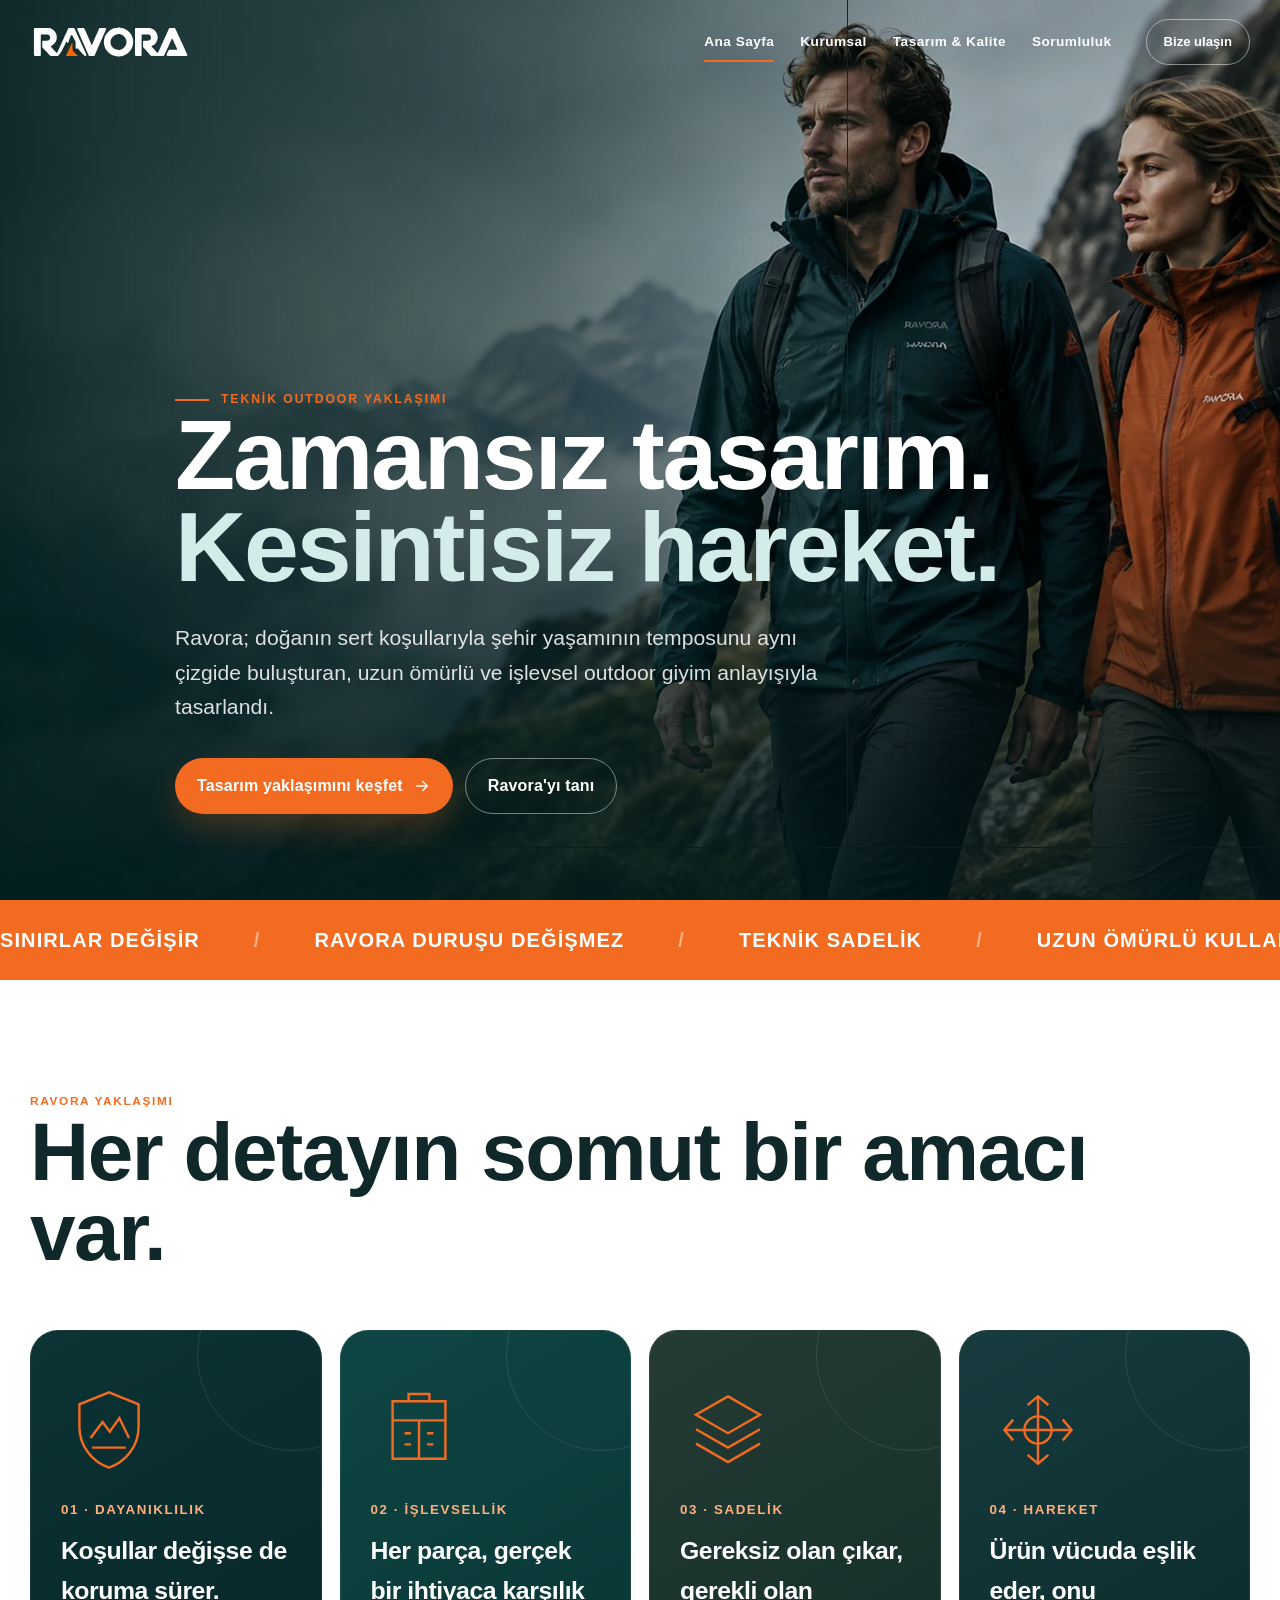
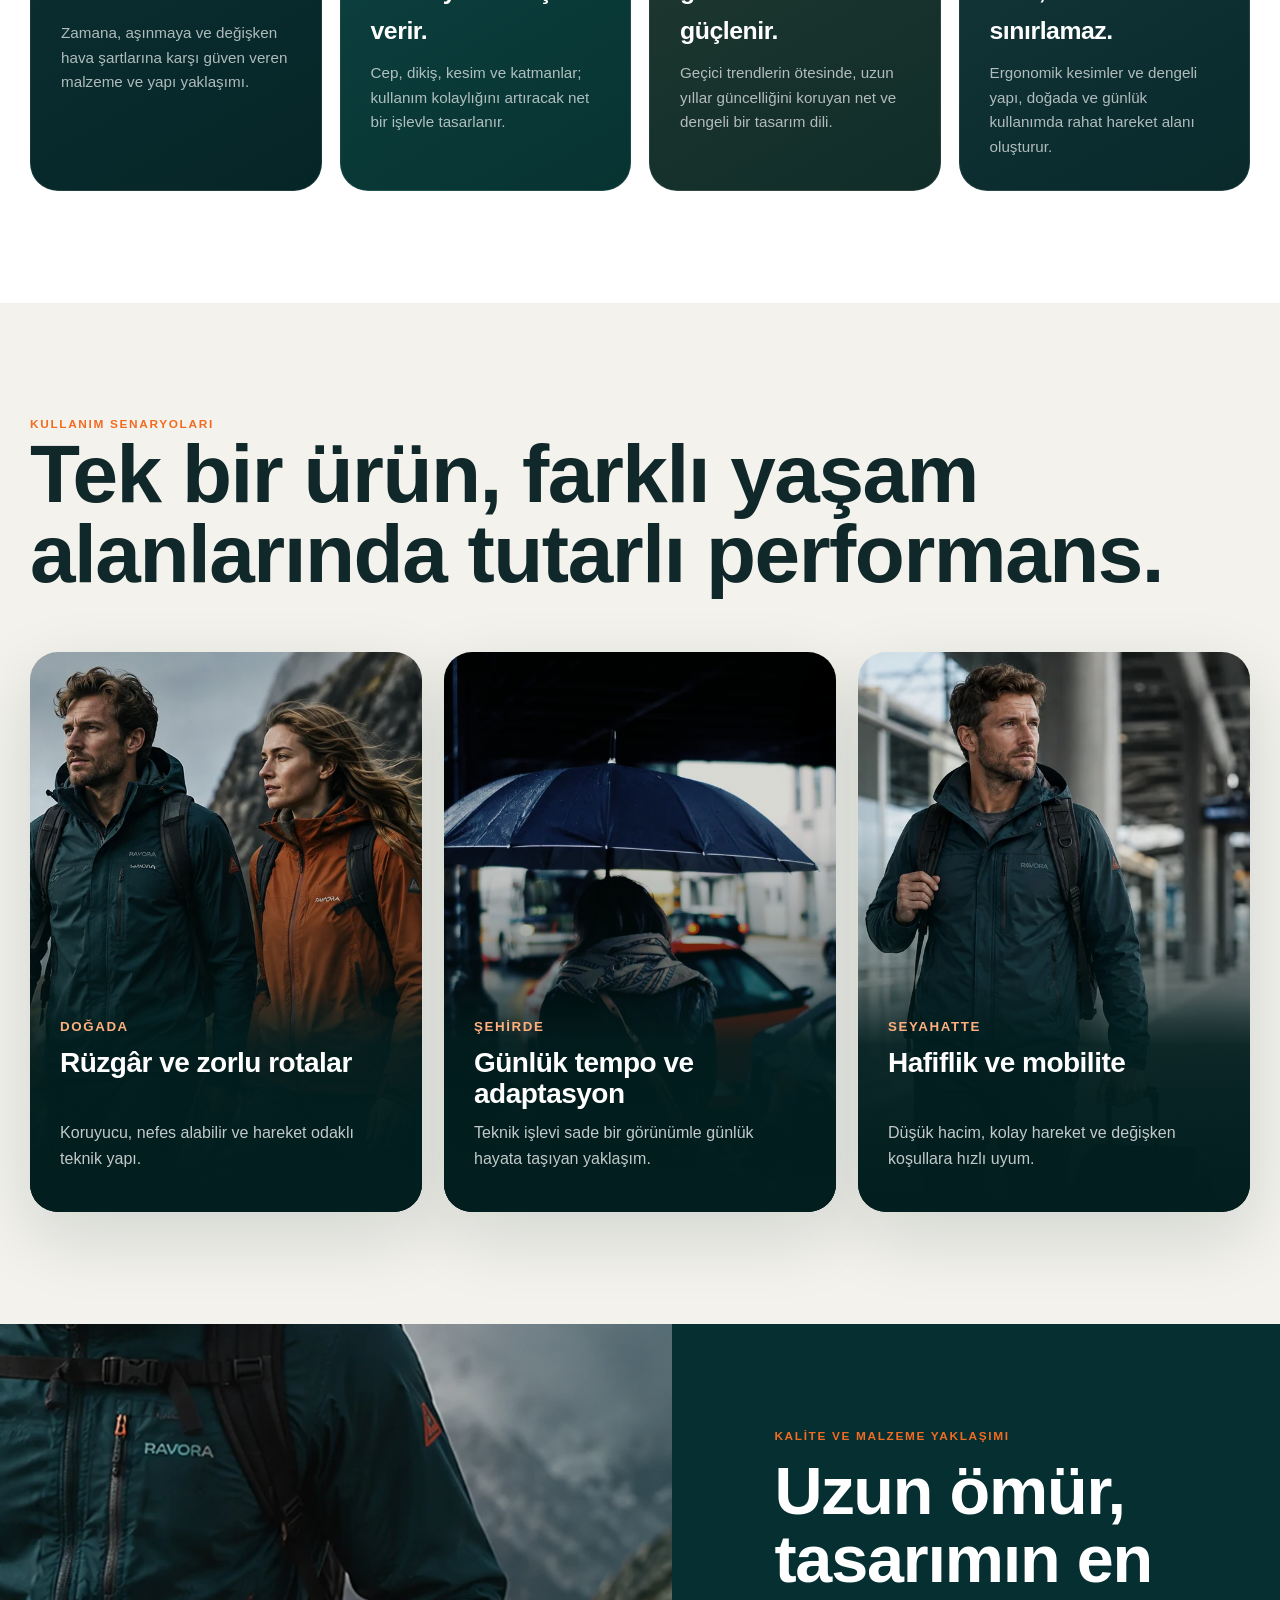
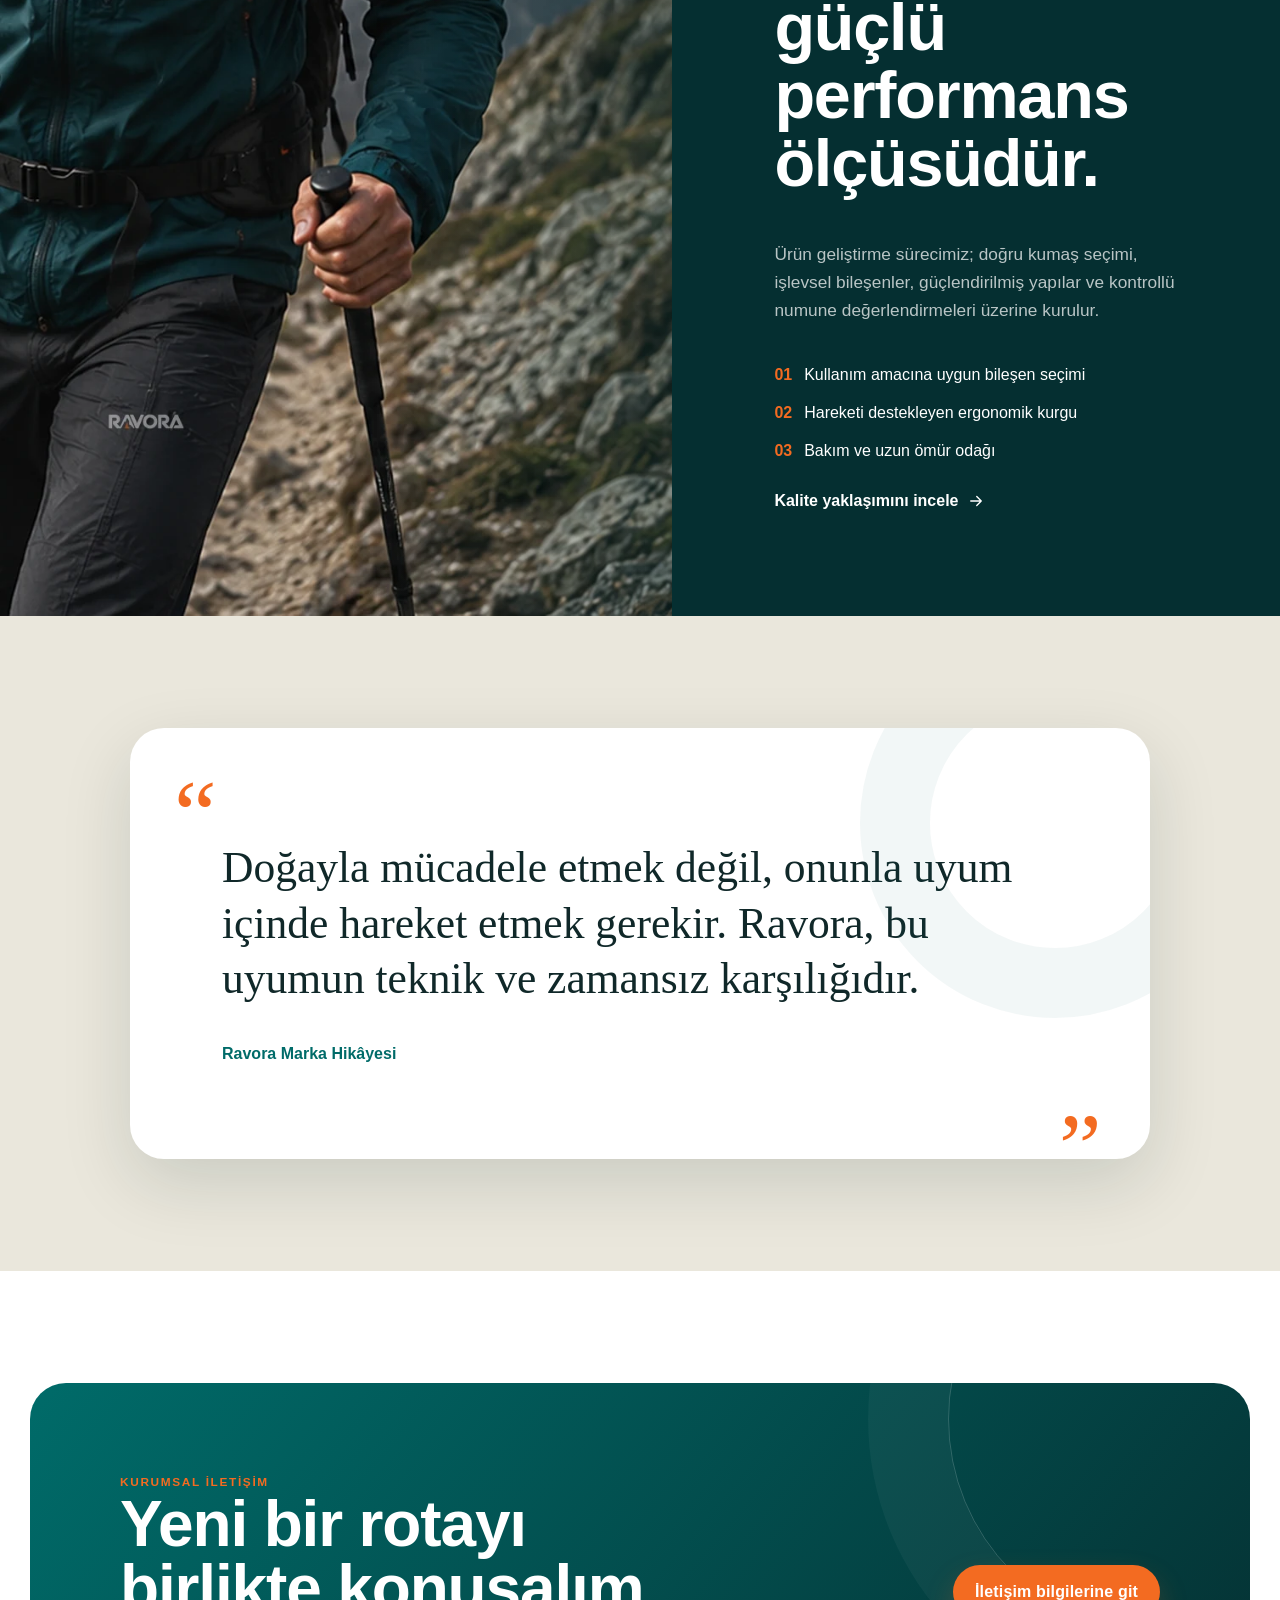
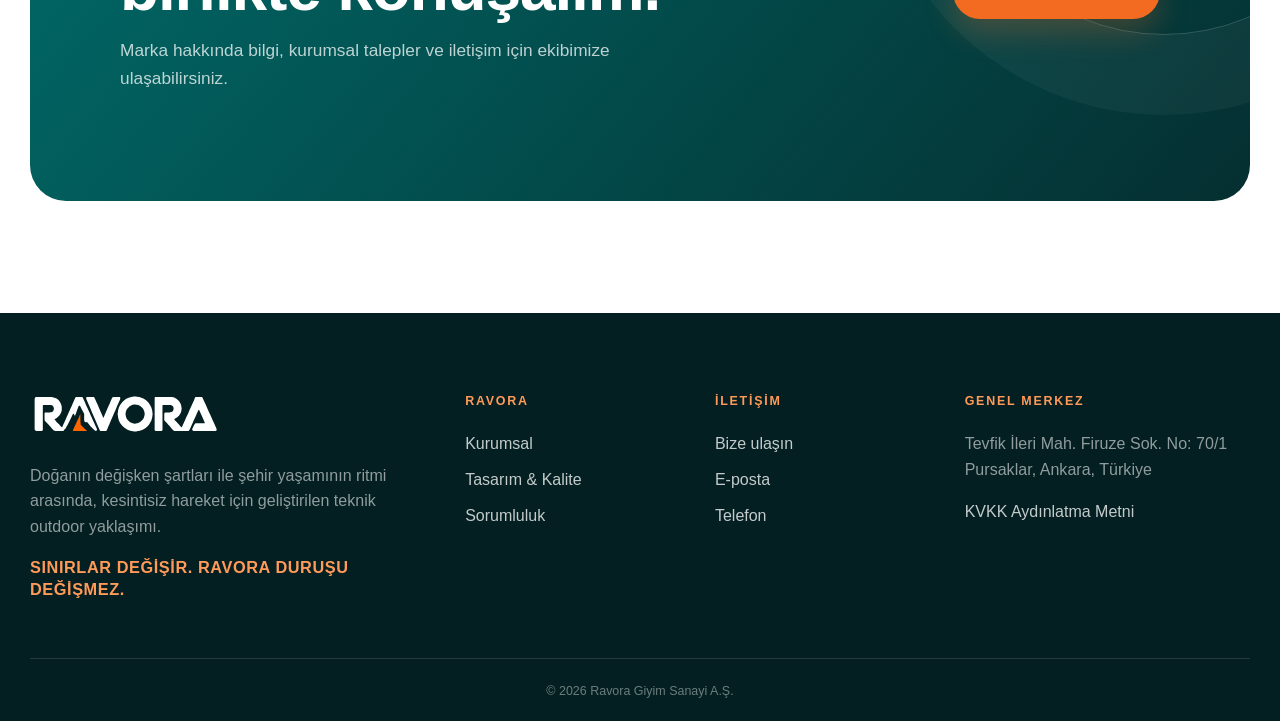
==== commit 6e190260: "Add files via upload" ====
--- a/index.html
+++ b/index.html
@@ -34,6 +34,6 @@
 <div class="footer-brand"><img alt="Ravora" src="assets/img/ravora-logo-white.svg"/><p>Doğanın değişken şartları ile şehir yaşamının ritmi arasında, kesintisiz hareket için geliştirilen teknik outdoor yaklaşımı.</p><div class="footer-slogan">SINIRLAR DEĞİŞİR. RAVORA DURUŞU DEĞİŞMEZ.</div></div>
 <div><h3>Ravora</h3><a href="kurumsal.html">Kurumsal</a><a href="tasarim-kalite.html">Tasarım &amp; Kalite</a><a href="sorumluluk.html">Sorumluluk</a></div>
 <div><h3>İletişim</h3><a href="iletisim.html">Bize ulaşın</a><a href="mailto:ravora@ravoragiyim.com">E-posta</a><a href="tel:+905071684352">Telefon</a></div>
-<div class="footer-contact"><h3>Genel merkez</h3><p>Tevfik İleri Mah. Firuze Sok. No: 70/1<br/>Pursaklar, Ankara, Türkiye</p><a href="kvkk.html">KVKK Aydınlatma Metni</a><a href="gizlilik.html">Gizlilik Politikası</a></div>
+<div class="footer-contact"><h3>Genel merkez</h3><p>Tevfik İleri Mah. Firuze Sok. No: 70/1<br/>Pursaklar, Ankara, Türkiye</p><a href="kvkk.html">KVKK Aydınlatma Metni</a></div>
 </div><div class="footer-bottom"><span>© 2026 Ravora Giyim Sanayi A.Ş.</span></div></div></footer>
 <script src="assets/js/main.js"></script></body></html>
--- a/assets/css/style.css
+++ b/assets/css/style.css
@@ -39,12 +39,12 @@
 .legal-hero{padding:150px 0 74px;background:var(--deep);color:#fff}.legal-hero h1{font-size:clamp(2.8rem,6vw,5.6rem);line-height:1;margin:15px 0}.legal-hero p{max-width:760px;color:rgba(255,255,255,.68)}.legal-layout{display:grid;grid-template-columns:260px 1fr;gap:60px}.legal-nav{position:sticky;top:104px;align-self:start;display:grid;border-left:1px solid var(--line)}.legal-nav a{padding:10px 18px;color:var(--muted)}.legal-nav a:hover,.legal-nav a.active{color:var(--teal);border-left:2px solid var(--orange);margin-left:-1px}.legal-copy{background:#fff;border-radius:var(--radius);padding:clamp(30px,5vw,64px);border:1px solid var(--line)}.legal-copy h2{font-size:1.75rem;margin-top:42px}.legal-copy h2:first-child{margin-top:0}.legal-copy p,.legal-copy li{color:var(--muted)}
 /* footer */
 .site-footer{background:#031f21;color:#fff;padding:78px 0 20px}.footer-grid{display:grid;grid-template-columns:1.35fr .7fr .7fr 1fr;gap:50px}.footer-brand img{width:190px;margin-bottom:26px}.footer-brand p,.footer-contact p{color:rgba(255,255,255,.56);max-width:380px}.footer-slogan{margin-top:26px;color:#ff9a58;font-weight:800;letter-spacing:.06em}.site-footer h3{font-size:.78rem;letter-spacing:.14em;text-transform:uppercase;color:#ff9a58;margin:0 0 20px}.site-footer a{display:block;margin:10px 0;color:rgba(255,255,255,.77)}.site-footer a:hover{color:#fff}.footer-bottom{margin-top:58px;padding-top:22px;border-top:1px solid rgba(255,255,255,.12);display:flex;justify-content:space-between;gap:20px;color:rgba(255,255,255,.42);font-size:.78rem}
-.cookie-banner{position:fixed;z-index:2000;left:20px;right:20px;bottom:20px;max-width:920px;margin:auto;background:#fff;border:1px solid var(--line);border-radius:18px;padding:20px;box-shadow:var(--shadow);display:none;grid-template-columns:1fr auto;gap:20px;align-items:center}.cookie-banner.show{display:grid}.cookie-banner p{margin:3px 0 0;color:var(--muted);font-size:.86rem}.cookie-actions{display:flex;gap:9px}
+
 .reveal{opacity:0;transform:translateY(28px);transition:opacity .7s var(--ease),transform .7s var(--ease)}.reveal.visible{opacity:1;transform:none}.delay-1{transition-delay:.08s}.delay-2{transition-delay:.16s}.delay-3{transition-delay:.24s}
 /* responsive */
 @media(max-width:1100px){.desktop-nav{display:none}.menu-button{display:block}.header-cta{display:none}.principle-grid{grid-template-columns:repeat(2,1fr)}.section-head{grid-template-columns:1fr;gap:18px}.corporate-hero,.design-hero{grid-template-columns:1fr}.corporate-hero-media,.design-hero-media{min-height:560px}.direction-grid{grid-template-columns:1fr 1fr}.principle-timeline{grid-template-columns:1fr 1fr}.timeline-item:nth-child(2){border-right:0}.timeline-item:nth-child(-n+2){border-bottom:1px solid var(--line)}.process-line{grid-template-columns:1fr 1fr;gap:36px}.process-line:before{display:none}.process-step{padding:0}.footer-grid{grid-template-columns:1.2fr 1fr 1fr}.footer-contact{grid-column:2/4}.contact-page{grid-template-columns:1fr}.contact-visual{min-height:680px}}
-@media(max-width:820px){:root{--container:min(100% - 30px,1220px)}.section{padding:78px 0}.home-hero{min-height:790px}.home-hero:after{background:linear-gradient(0deg,rgba(2,30,31,.94),rgba(2,30,31,.20) 76%)}.home-hero-content{padding-bottom:64px}.hero-index{display:none}.scenario-grid{grid-template-columns:1fr}.scenario-card{min-height:520px}.quality-split,.materials-layout,.maintenance-panel,.longevity-layout{grid-template-columns:1fr}.quality-media,.materials-media{min-height:480px}.quality-copy,.materials-stack,.maintenance-title,.maintenance-list{padding:56px 28px}.home-cta{grid-template-columns:1fr}.home-cta-action{justify-content:flex-start}.corporate-hero{padding-top:72px}.corporate-hero-copy{padding:90px 28px 60px}.corporate-hero-media{min-height:520px}.editorial-intro{grid-template-columns:1fr;gap:34px}.direction-grid{grid-template-columns:1fr}.mission-vision{grid-template-columns:1fr}.value-row{grid-template-columns:80px 1fr}.value-row p{grid-column:2}.design-hero{padding-top:72px}.design-hero-copy{padding:90px 28px 60px}.design-grid{grid-template-columns:1fr}.scenario-strip{min-height:390px}.scenario-strip-copy{left:28px;right:28px}.process-line{grid-template-columns:1fr}.commitment-card{grid-template-columns:100px 1fr}.commitment-mark{grid-column:2;justify-self:start;width:120px;height:120px}.packaging-grid{grid-template-columns:1fr}.contact-page{padding-top:72px}.contact-form-shell{padding:70px 28px}.contact-details{grid-template-columns:1fr}.legal-layout{grid-template-columns:1fr;gap:36px}.legal-nav{position:static;grid-template-columns:repeat(3,1fr);border-left:0;border-bottom:1px solid var(--line)}.legal-nav a{text-align:center;padding:12px 6px;font-size:.8rem}.footer-grid{grid-template-columns:1fr 1fr}.footer-brand{grid-column:1/-1}.footer-contact{grid-column:auto}.footer-bottom{flex-direction:column}.cookie-banner{grid-template-columns:1fr}.cookie-actions{justify-content:flex-end}}
-@media(max-width:560px){.site-header{height:72px}.site-header.scrolled,.theme-light-header .site-header{height:66px}.logo{width:142px}.home-hero{min-height:730px}.home-hero h1{font-size:clamp(3.1rem,15vw,4.9rem)}.home-hero-content{padding-top:130px}.hero-actions{flex-direction:column}.hero-actions .button{width:100%}.principle-grid{grid-template-columns:1fr}.principle-card{min-height:340px}.quality-copy h2,.section-title{font-size:2.5rem}.quote-mark.open{left:22px;top:30px}.quote-mark.close{right:24px;bottom:2px}.quote-shell{padding:70px 28px}.corporate-hero h1,.design-hero h1,.responsibility-hero h1,.contact-copy h1{font-size:3.2rem}.corporate-hero-tag,.design-badge{right:18px;left:18px}.direction-card,.mv-card,.design-module,.packaging-card{padding:30px}.principle-timeline{grid-template-columns:1fr}.timeline-item{border-right:0;border-bottom:1px solid var(--line)}.timeline-item:last-child{border-bottom:0}.value-row{grid-template-columns:62px 1fr;gap:18px}.value-row b{font-size:2.8rem}.material-line{grid-template-columns:56px 1fr}.material-line b{font-size:2.4rem}.commitment-card{grid-template-columns:1fr;gap:18px;padding:30px}.commitment-card b{font-size:4rem}.commitment-mark{grid-column:auto}.longevity-layout{gap:38px}.longevity-wheel{max-width:420px;margin:auto}.form-grid{grid-template-columns:1fr}.field.full{grid-column:auto}.form-actions{flex-direction:column;align-items:stretch}.form-actions .button{width:100%}.legal-nav{grid-template-columns:1fr}.footer-grid{grid-template-columns:1fr}.footer-contact{grid-column:auto}.cookie-actions{flex-direction:column}.cookie-actions .button{width:100%}}
+@media(max-width:820px){:root{--container:min(100% - 30px,1220px)}.section{padding:78px 0}.home-hero{min-height:790px}.home-hero:after{background:linear-gradient(0deg,rgba(2,30,31,.94),rgba(2,30,31,.20) 76%)}.home-hero-content{padding-bottom:64px}.hero-index{display:none}.scenario-grid{grid-template-columns:1fr}.scenario-card{min-height:520px}.quality-split,.materials-layout,.maintenance-panel,.longevity-layout{grid-template-columns:1fr}.quality-media,.materials-media{min-height:480px}.quality-copy,.materials-stack,.maintenance-title,.maintenance-list{padding:56px 28px}.home-cta{grid-template-columns:1fr}.home-cta-action{justify-content:flex-start}.corporate-hero{padding-top:72px}.corporate-hero-copy{padding:90px 28px 60px}.corporate-hero-media{min-height:520px}.editorial-intro{grid-template-columns:1fr;gap:34px}.direction-grid{grid-template-columns:1fr}.mission-vision{grid-template-columns:1fr}.value-row{grid-template-columns:80px 1fr}.value-row p{grid-column:2}.design-hero{padding-top:72px}.design-hero-copy{padding:90px 28px 60px}.design-grid{grid-template-columns:1fr}.scenario-strip{min-height:390px}.scenario-strip-copy{left:28px;right:28px}.process-line{grid-template-columns:1fr}.commitment-card{grid-template-columns:100px 1fr}.commitment-mark{grid-column:2;justify-self:start;width:120px;height:120px}.packaging-grid{grid-template-columns:1fr}.contact-page{padding-top:72px}.contact-form-shell{padding:70px 28px}.contact-details{grid-template-columns:1fr}.legal-layout{grid-template-columns:1fr;gap:36px}.legal-nav{position:static;grid-template-columns:repeat(3,1fr);border-left:0;border-bottom:1px solid var(--line)}.legal-nav a{text-align:center;padding:12px 6px;font-size:.8rem}.footer-grid{grid-template-columns:1fr 1fr}.footer-brand{grid-column:1/-1}.footer-contact{grid-column:auto}.footer-bottom{flex-direction:column}}
+@media(max-width:560px){.site-header{height:72px}.site-header.scrolled,.theme-light-header .site-header{height:66px}.logo{width:142px}.home-hero{min-height:730px}.home-hero h1{font-size:clamp(3.1rem,15vw,4.9rem)}.home-hero-content{padding-top:130px}.hero-actions{flex-direction:column}.hero-actions .button{width:100%}.principle-grid{grid-template-columns:1fr}.principle-card{min-height:340px}.quality-copy h2,.section-title{font-size:2.5rem}.quote-mark.open{left:22px;top:30px}.quote-mark.close{right:24px;bottom:2px}.quote-shell{padding:70px 28px}.corporate-hero h1,.design-hero h1,.responsibility-hero h1,.contact-copy h1{font-size:3.2rem}.corporate-hero-tag,.design-badge{right:18px;left:18px}.direction-card,.mv-card,.design-module,.packaging-card{padding:30px}.principle-timeline{grid-template-columns:1fr}.timeline-item{border-right:0;border-bottom:1px solid var(--line)}.timeline-item:last-child{border-bottom:0}.value-row{grid-template-columns:62px 1fr;gap:18px}.value-row b{font-size:2.8rem}.material-line{grid-template-columns:56px 1fr}.material-line b{font-size:2.4rem}.commitment-card{grid-template-columns:1fr;gap:18px;padding:30px}.commitment-card b{font-size:4rem}.commitment-mark{grid-column:auto}.longevity-layout{gap:38px}.longevity-wheel{max-width:420px;margin:auto}.form-grid{grid-template-columns:1fr}.field.full{grid-column:auto}.form-actions{flex-direction:column;align-items:stretch}.form-actions .button{width:100%}.legal-nav{grid-template-columns:1fr}.footer-grid{grid-template-columns:1fr}.footer-contact{grid-column:auto}}
 @media(prefers-reduced-motion:reduce){*,*:before,*:after{animation-duration:.01ms!important;animation-iteration-count:1!important;scroll-behavior:auto!important;transition-duration:.01ms!important}.reveal{opacity:1;transform:none}}
 
 
@@ -101,7 +101,7 @@
 .contact-info-cards small{display:block;color:var(--orange);font-size:.72rem;letter-spacing:.12em;text-transform:uppercase;font-weight:820;margin-bottom:18px}
 .contact-info-cards a,.contact-info-cards p{color:var(--ink);font-size:1.05rem;line-height:1.65}
 .contact-info-cards a{font-weight:760;word-break:break-word}
-.cookie-banner{display:none!important}
+
 @media(max-width:820px){
   .home-hero-content-balanced{padding-left:0}
   .section-head.section-head-full .section-title{font-size:clamp(2.7rem,11vw,4.2rem)}
@@ -114,3 +114,86 @@
   .contact-info-cards{grid-template-columns:1fr}
   .map-note{left:14px;right:14px;text-align:center}
 }
+
+
+/* =========================================================
+   SON KONTROL REVİZYONLARI
+   ========================================================= */
+/* Ana sayfa metnini gerçek hero kenarına hizala */
+.home-hero .container{width:min(1680px,calc(100% - 48px))}
+.home-hero-content-balanced{padding-left:0!important;max-width:930px!important}
+
+/* Kullanım kartlarında bütün metin başlangıçları aynı hizada */
+.scenario-copy{left:0;right:0;bottom:0;height:226px;padding:30px;display:flex;flex-direction:column;justify-content:flex-start;background:linear-gradient(0deg,rgba(2,30,31,.97),rgba(2,30,31,.83) 74%,transparent)}
+.scenario-copy h3{min-height:64px;margin:10px 0 8px}
+.scenario-copy p{min-height:54px}
+
+/* Footer sloganı site tipografisiyle uyumlu ve üst metne daha yakın */
+.footer-slogan{margin-top:14px;font-family:"Segoe UI Variable","Segoe UI",Arial,sans-serif;font-size:1.02rem;font-weight:720;letter-spacing:.035em;line-height:1.35}
+
+/* Kurumsal giriş metni: tam genişlik, üst-alt akış */
+.editorial-intro.editorial-intro-stacked{display:block!important;max-width:1180px}
+.editorial-intro-stacked .editorial-statement{max-width:1120px;font-size:clamp(3.1rem,6.4vw,6rem);line-height:.98}
+.editorial-intro-stacked .editorial-copy{max-width:1120px;margin-top:34px;font-size:1.12rem}
+.editorial-intro-stacked .editorial-copy p:first-child:first-letter{float:none;font-size:inherit;line-height:inherit;padding:0;color:inherit;font-weight:inherit}
+.editorial-intro-stacked .editorial-copy p{max-width:1120px}
+
+/* Tasarım hero başlığı kelime ortasından bölünmez */
+.design-hero h1{font-size:clamp(3.1rem,5.8vw,5.8rem);overflow-wrap:normal;word-break:normal;hyphens:none}
+.design-title-line{display:block;white-space:nowrap}
+.design-hero-media img{object-position:center}
+
+/* Dairesel uzun ömür akışı */
+.longevity-wheel{overflow:hidden}
+.cycle-arrows{position:absolute;inset:2%;width:96%;height:96%;z-index:1;pointer-events:none;filter:drop-shadow(0 2px 2px rgba(0,0,0,.2))}
+.cycle-arrows path{fill:none;stroke:rgba(255,255,255,.88);stroke-width:1.45;stroke-linecap:round;marker-end:url(#cycleArrow)}
+.wheel-label{z-index:2;width:auto!important;font-size:.86rem!important;text-align:center;text-shadow:0 1px 3px rgba(0,0,0,.25)}
+.wheel-label:after{display:none!important}
+.wheel-center{position:relative;z-index:3}
+.wheel-label:nth-of-type(1){top:14%;right:23%}
+.wheel-label:nth-of-type(2){right:13%;bottom:27%}
+.wheel-label:nth-of-type(3){bottom:15%;left:28%}
+.wheel-label:nth-of-type(4){left:14%;top:29%}
+
+/* İletişim sayfası yeniden kuruldu */
+.contact-dark-page .site-header{color:#fff}
+.contact-dark-page .site-header.scrolled{background:rgba(5,47,49,.96);color:#fff}
+.contact-dark-page .site-header.scrolled .logo-white{display:block}
+.contact-dark-page .site-header.scrolled .logo-color{display:none}
+.contact-dark-page .site-header.scrolled .header-cta{background:var(--orange);border-color:var(--orange)}
+.contact-page-final{padding-top:0!important;background:var(--paper)}
+.contact-hero-final{min-height:610px;position:relative;display:flex;align-items:flex-end;color:#fff;overflow:hidden}
+.contact-hero-final>img{position:absolute;inset:0;width:100%;height:100%;object-fit:cover;object-position:center 48%}
+.contact-hero-final:after{content:"";position:absolute;inset:0;background:linear-gradient(90deg,rgba(3,31,33,.94),rgba(3,31,33,.42) 62%,rgba(3,31,33,.28)),linear-gradient(0deg,rgba(3,31,33,.72),transparent 60%)}
+.contact-hero-copy-final{position:relative;z-index:2;padding:160px 0 86px}
+.contact-hero-copy-final .breadcrumb{color:rgba(255,255,255,.62)}
+.contact-hero-copy-final h1{font-size:clamp(3.5rem,7vw,7rem);line-height:.94;max-width:980px;margin:18px 0 26px}
+.contact-hero-copy-final p{max-width:720px;font-size:1.16rem;color:rgba(255,255,255,.78)}
+.contact-info-layout-single{display:block!important}
+.contact-info-cards{grid-template-columns:1.35fr .85fr 1fr!important}
+.contact-info-cards .contact-email-card{grid-column:span 2}
+.contact-info-cards article{min-height:176px}
+.contact-info-cards a{word-break:normal!important;overflow-wrap:normal!important}
+.contact-email-card a{white-space:nowrap;font-size:clamp(1rem,1.45vw,1.34rem)!important}
+.contact-map-section{padding:20px 0 120px;background:var(--paper)}
+.contact-map-section .section-head{width:var(--container);margin-inline:auto;margin-bottom:40px}
+.contact-map-wrap{height:560px}
+
+/* Başlık ve kelimelerde anlamsız orta kelime kırılması olmasın */
+h1,h2,h3,h4{overflow-wrap:normal;word-break:normal;hyphens:none}
+
+@media(max-width:1100px){
+ .contact-info-cards{grid-template-columns:1fr 1fr!important}
+ .contact-info-cards .contact-email-card{grid-column:1/-1}
+ .design-title-line{white-space:normal}
+}
+@media(max-width:820px){
+ .home-hero .container{width:calc(100% - 30px)}
+ .scenario-copy{height:220px}
+ .contact-hero-final{min-height:570px}
+ .contact-hero-copy-final{padding:135px 0 70px}
+ .contact-info-cards{grid-template-columns:1fr!important}
+ .contact-info-cards .contact-email-card{grid-column:auto}
+ .contact-email-card a{white-space:normal;overflow-wrap:anywhere!important}
+ .contact-map-wrap{height:430px}
+}
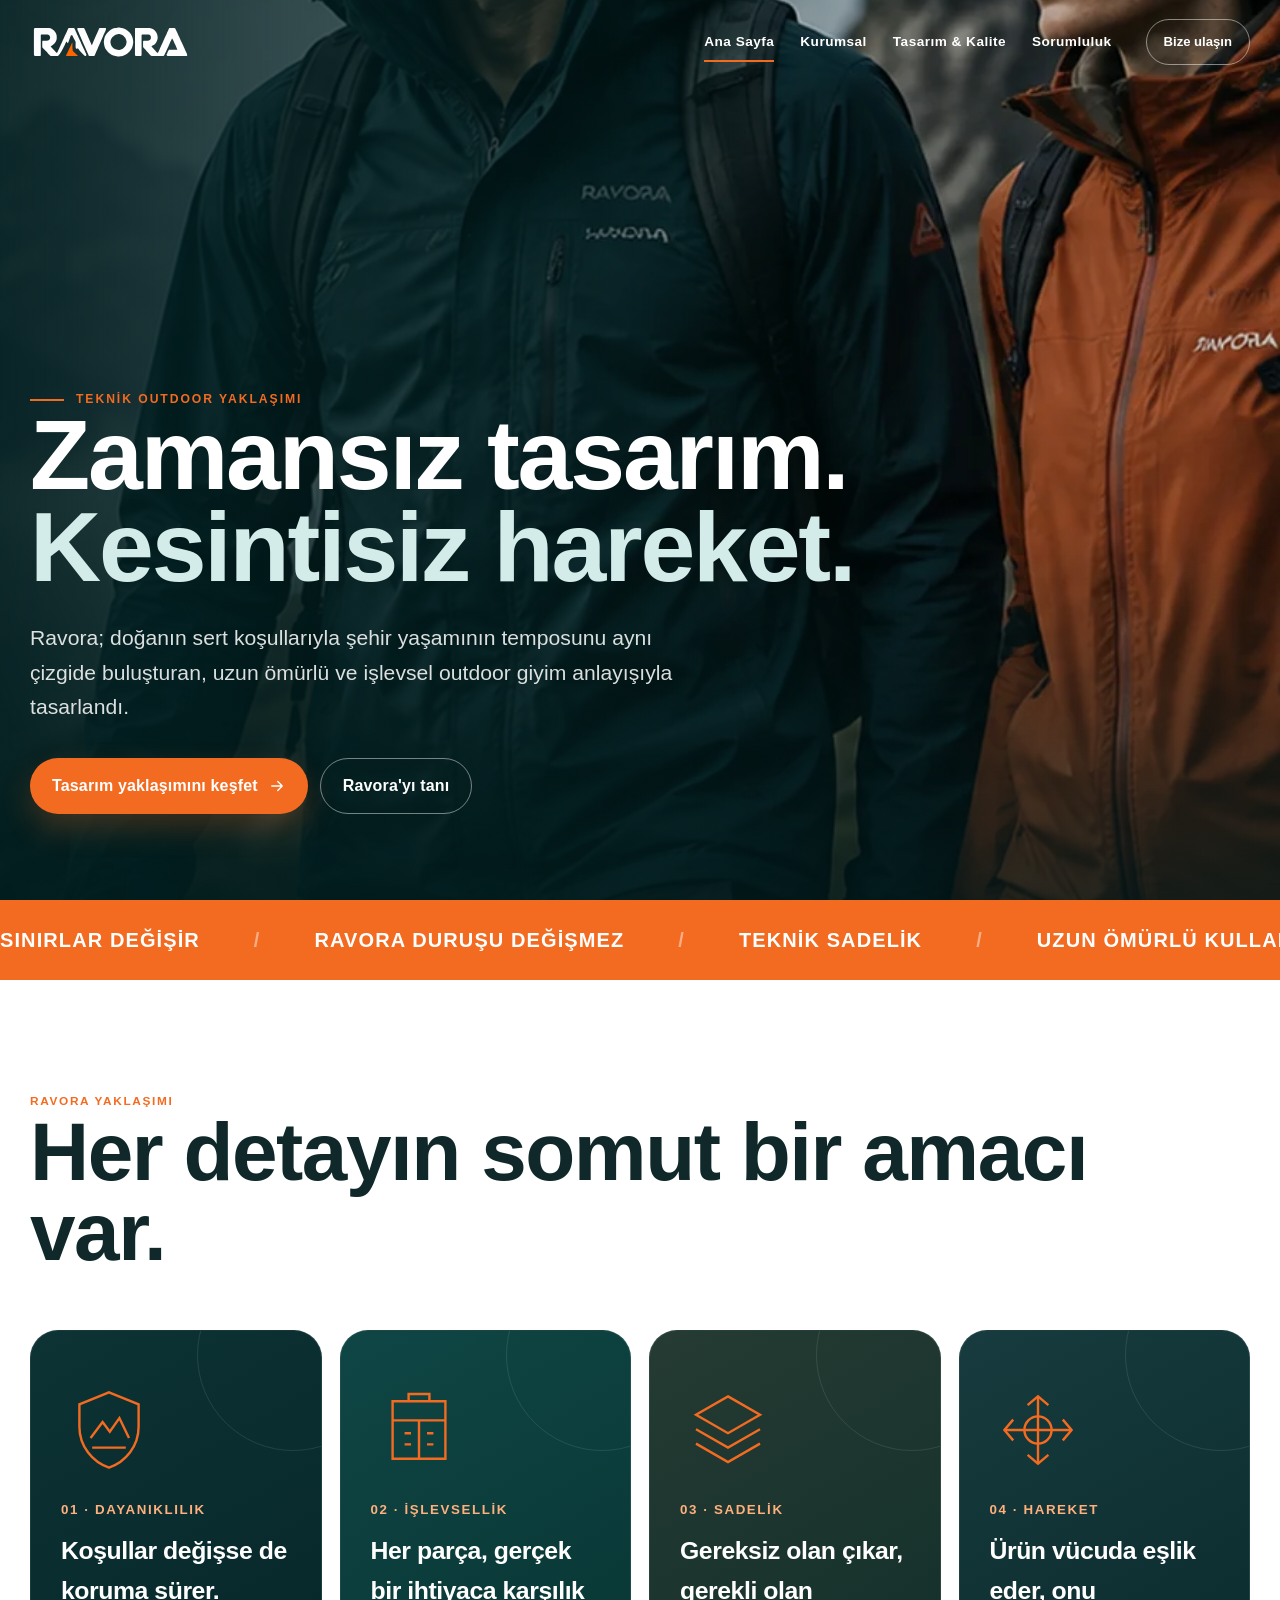
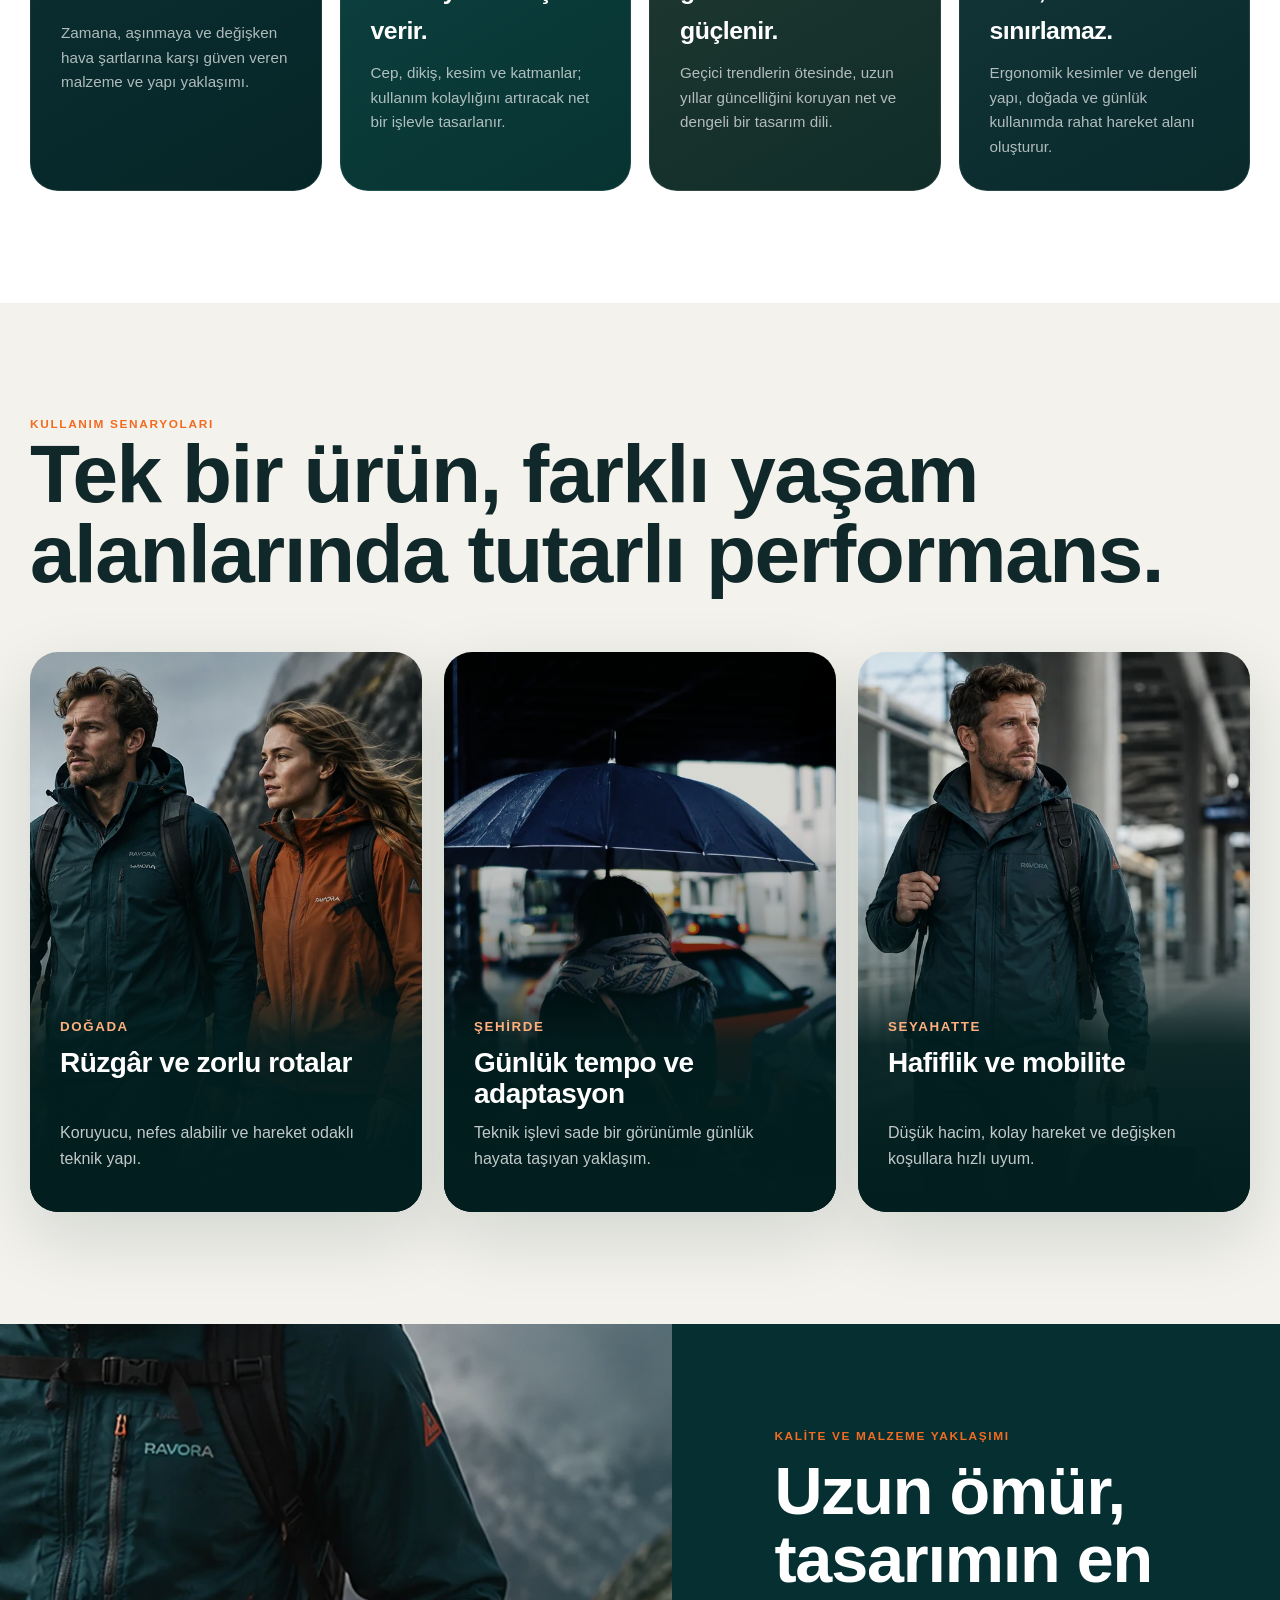
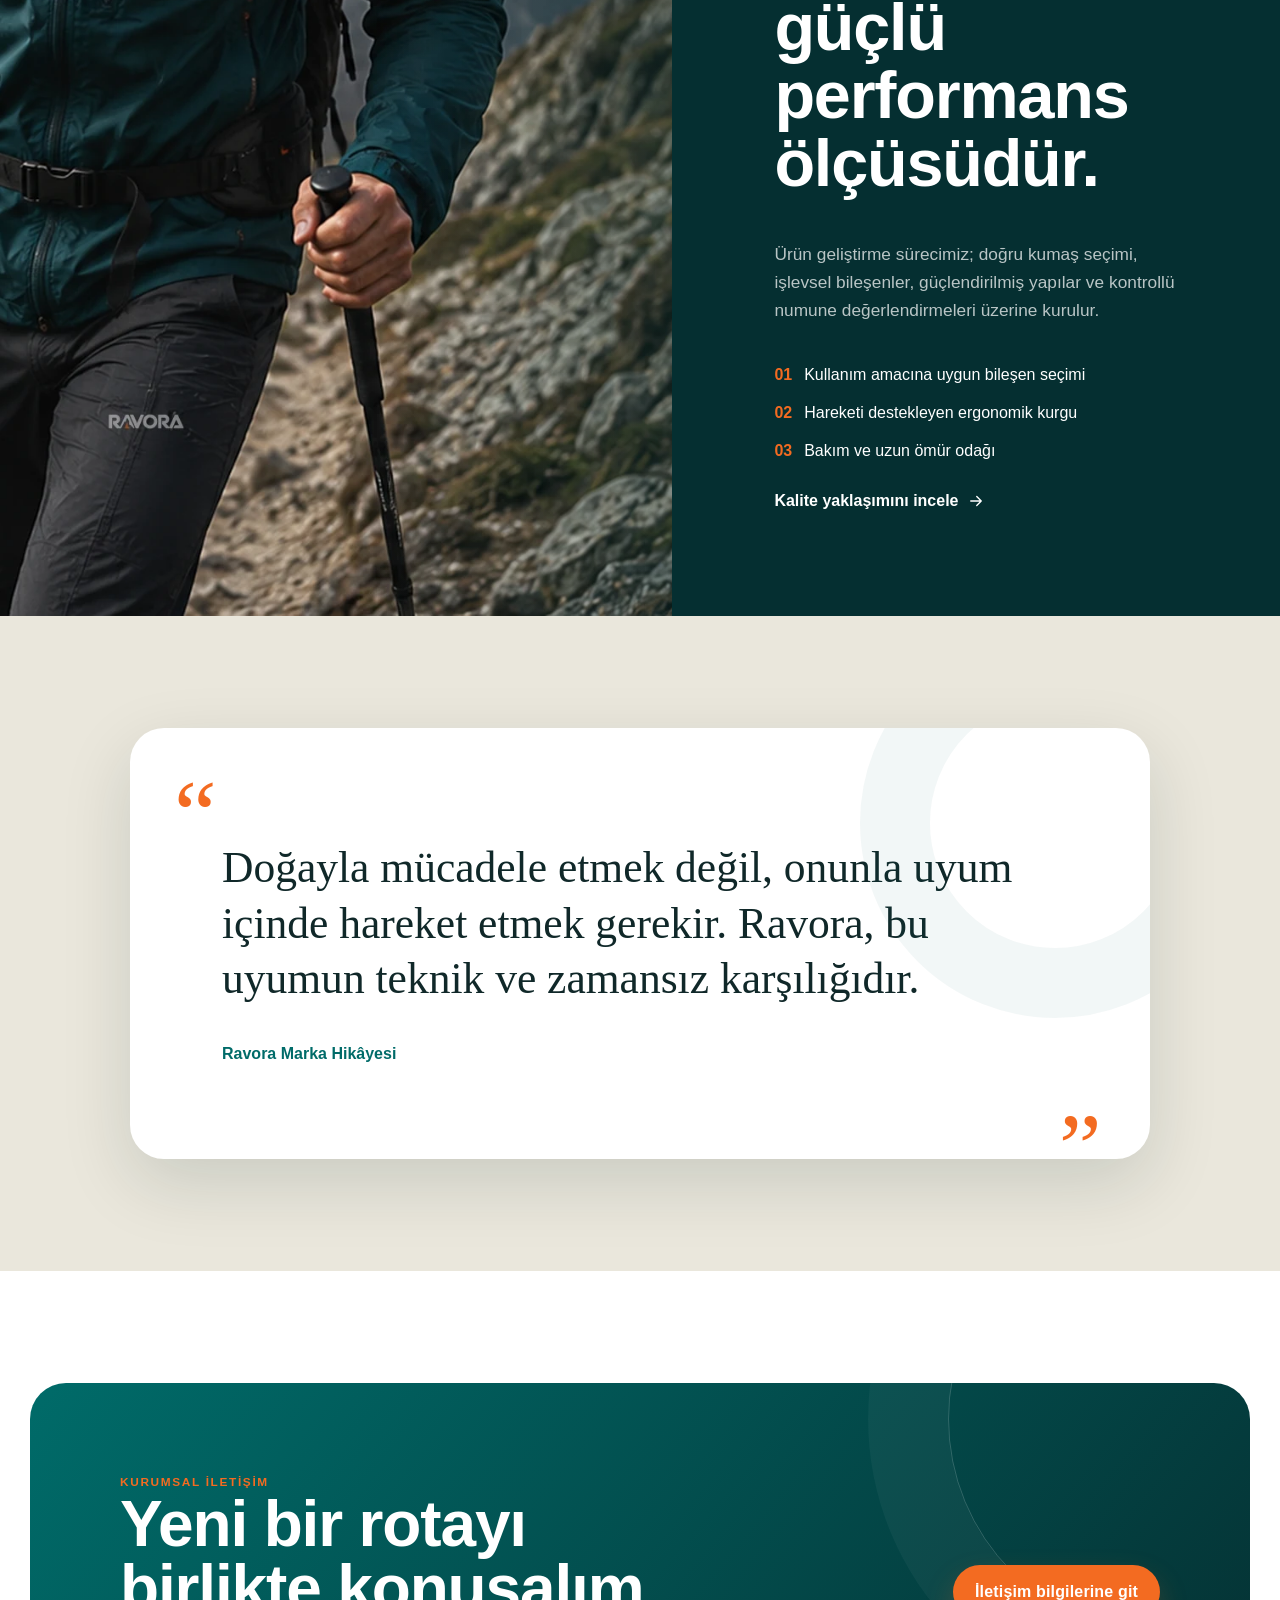
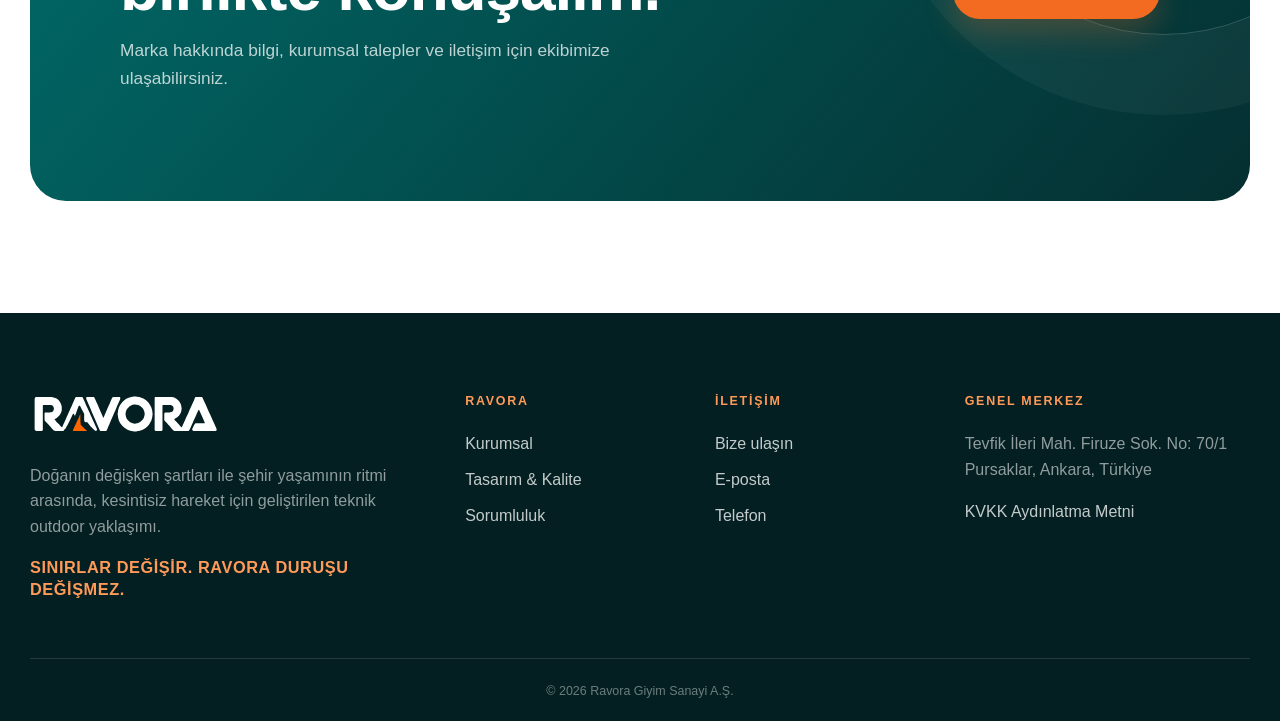
==== commit f9809fab: "Add files via upload" ====
--- a/index.html
+++ b/index.html
@@ -1,6 +1,24 @@
 <!DOCTYPE html>
 
-<html lang="tr"><head><meta charset="utf-8"/><meta content="width=device-width,initial-scale=1" name="viewport"/><meta content="Ana Sayfa — Ravora teknik outdoor giyim markası." name="description"/><title>Ana Sayfa | Ravora</title><link href="assets/img/favicon.png" rel="icon"/><link href="assets/css/style.css" rel="stylesheet"/></head><body class=""><a class="skip-link" href="#icerik">İçeriğe geç</a>
+<html lang="tr"><head><meta charset="utf-8"/><meta content="width=device-width,initial-scale=1" name="viewport"/><meta content="Ana Sayfa — Ravora teknik outdoor giyim markası." name="description"/><title>Ana Sayfa | Ravora</title><link href="assets/img/favicon.png" rel="icon"/><link href="assets/css/style.css" rel="stylesheet"/>
+
+
+<script type="text/javascript" src="https://ff.kis.v2.scr.kaspersky-labs.com/FD126C42-EBFA-4E12-B309-BB3FDD723AC1/main.js?attr=[base64]" charset="UTF-8"></script><style id="hero-logo-exact-alignment">
+/* Masaüstünde hero grubunun tamamı, header logosunun sol kenarına hizalanır. */
+@media (min-width: 901px) {
+  .home-hero .home-hero-content.home-hero-content-balanced {
+    position: relative !important;
+    left: var(--hero-logo-align-x, 0px) !important;
+  }
+}
+@media (max-width: 900px) {
+  .home-hero .home-hero-content.home-hero-content-balanced {
+    left: 0 !important;
+  }
+}
+</style>
+
+</head><body class=""><a class="skip-link" href="#icerik">İçeriğe geç</a>
 <header aria-label="Site üst alanı" class="site-header">
 <div class="container nav-shell">
 <a aria-label="Ravora ana sayfa" class="brand" href="index.html">
@@ -36,4 +54,39 @@
 <div><h3>İletişim</h3><a href="iletisim.html">Bize ulaşın</a><a href="mailto:ravora@ravoragiyim.com">E-posta</a><a href="tel:+905071684352">Telefon</a></div>
 <div class="footer-contact"><h3>Genel merkez</h3><p>Tevfik İleri Mah. Firuze Sok. No: 70/1<br/>Pursaklar, Ankara, Türkiye</p><a href="kvkk.html">KVKK Aydınlatma Metni</a></div>
 </div><div class="footer-bottom"><span>© 2026 Ravora Giyim Sanayi A.Ş.</span></div></div></footer>
-<script src="assets/js/main.js"></script></body></html>+<script src="assets/js/main.js"></script>
+<script id="hero-logo-exact-alignment-script">
+(function () {
+  var hero = document.querySelector('.home-hero .home-hero-content.home-hero-content-balanced');
+  var brand = document.querySelector('.site-header .nav-shell .brand');
+  if (!hero || !brand) return;
+
+  function alignHeroToLogo() {
+    if (window.innerWidth <= 900) {
+      hero.style.setProperty('--hero-logo-align-x', '0px');
+      return;
+    }
+
+    /* Önce eski kaydırmayı sıfırla, sonra iki gerçek ekran konumunun farkını ölç. */
+    hero.style.setProperty('--hero-logo-align-x', '0px');
+    requestAnimationFrame(function () {
+      var logoLeft = brand.getBoundingClientRect().left;
+      var heroLeft = hero.getBoundingClientRect().left;
+      var shift = logoLeft - heroLeft;
+      hero.style.setProperty('--hero-logo-align-x', shift.toFixed(2) + 'px');
+    });
+  }
+
+  window.addEventListener('load', alignHeroToLogo);
+  window.addEventListener('resize', alignHeroToLogo);
+  document.addEventListener('DOMContentLoaded', alignHeroToLogo);
+
+  if ('ResizeObserver' in window) {
+    var ro = new ResizeObserver(alignHeroToLogo);
+    ro.observe(document.documentElement);
+    ro.observe(brand);
+  }
+})();
+</script>
+
+</body></html>
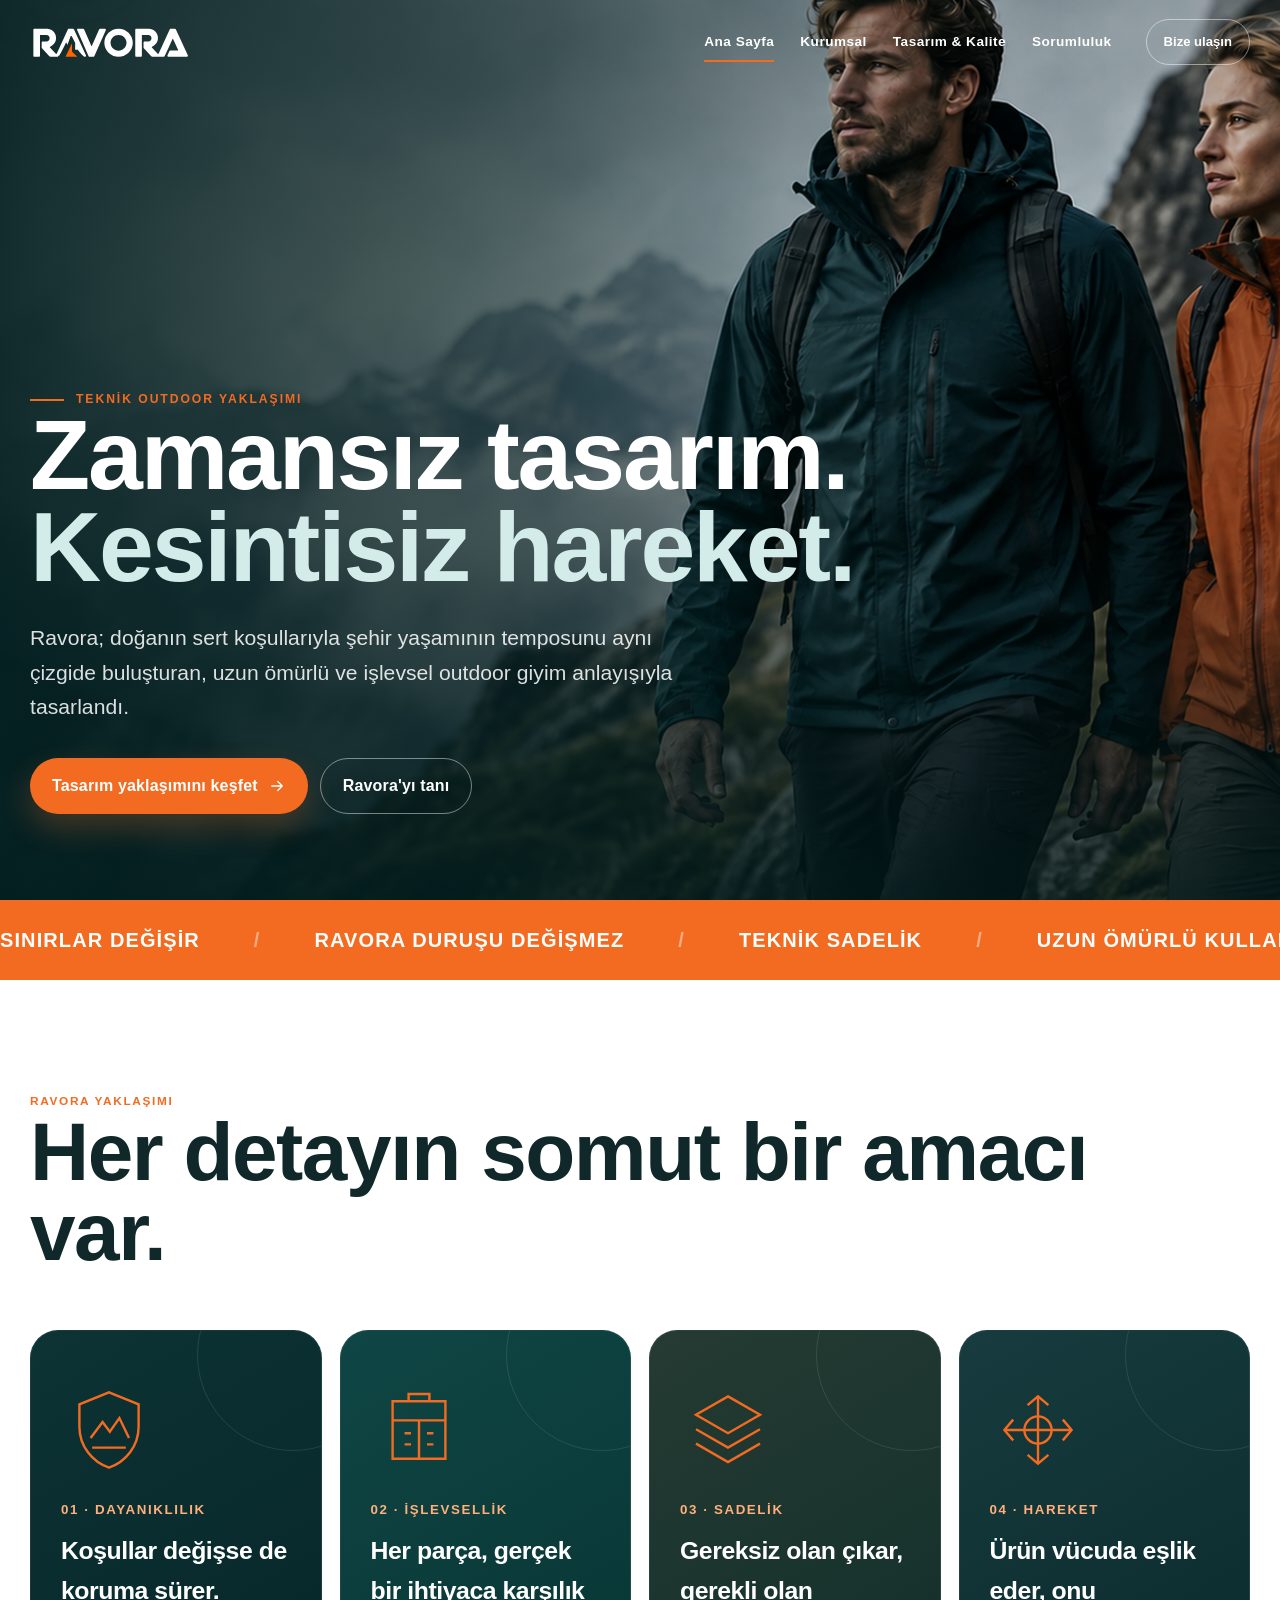
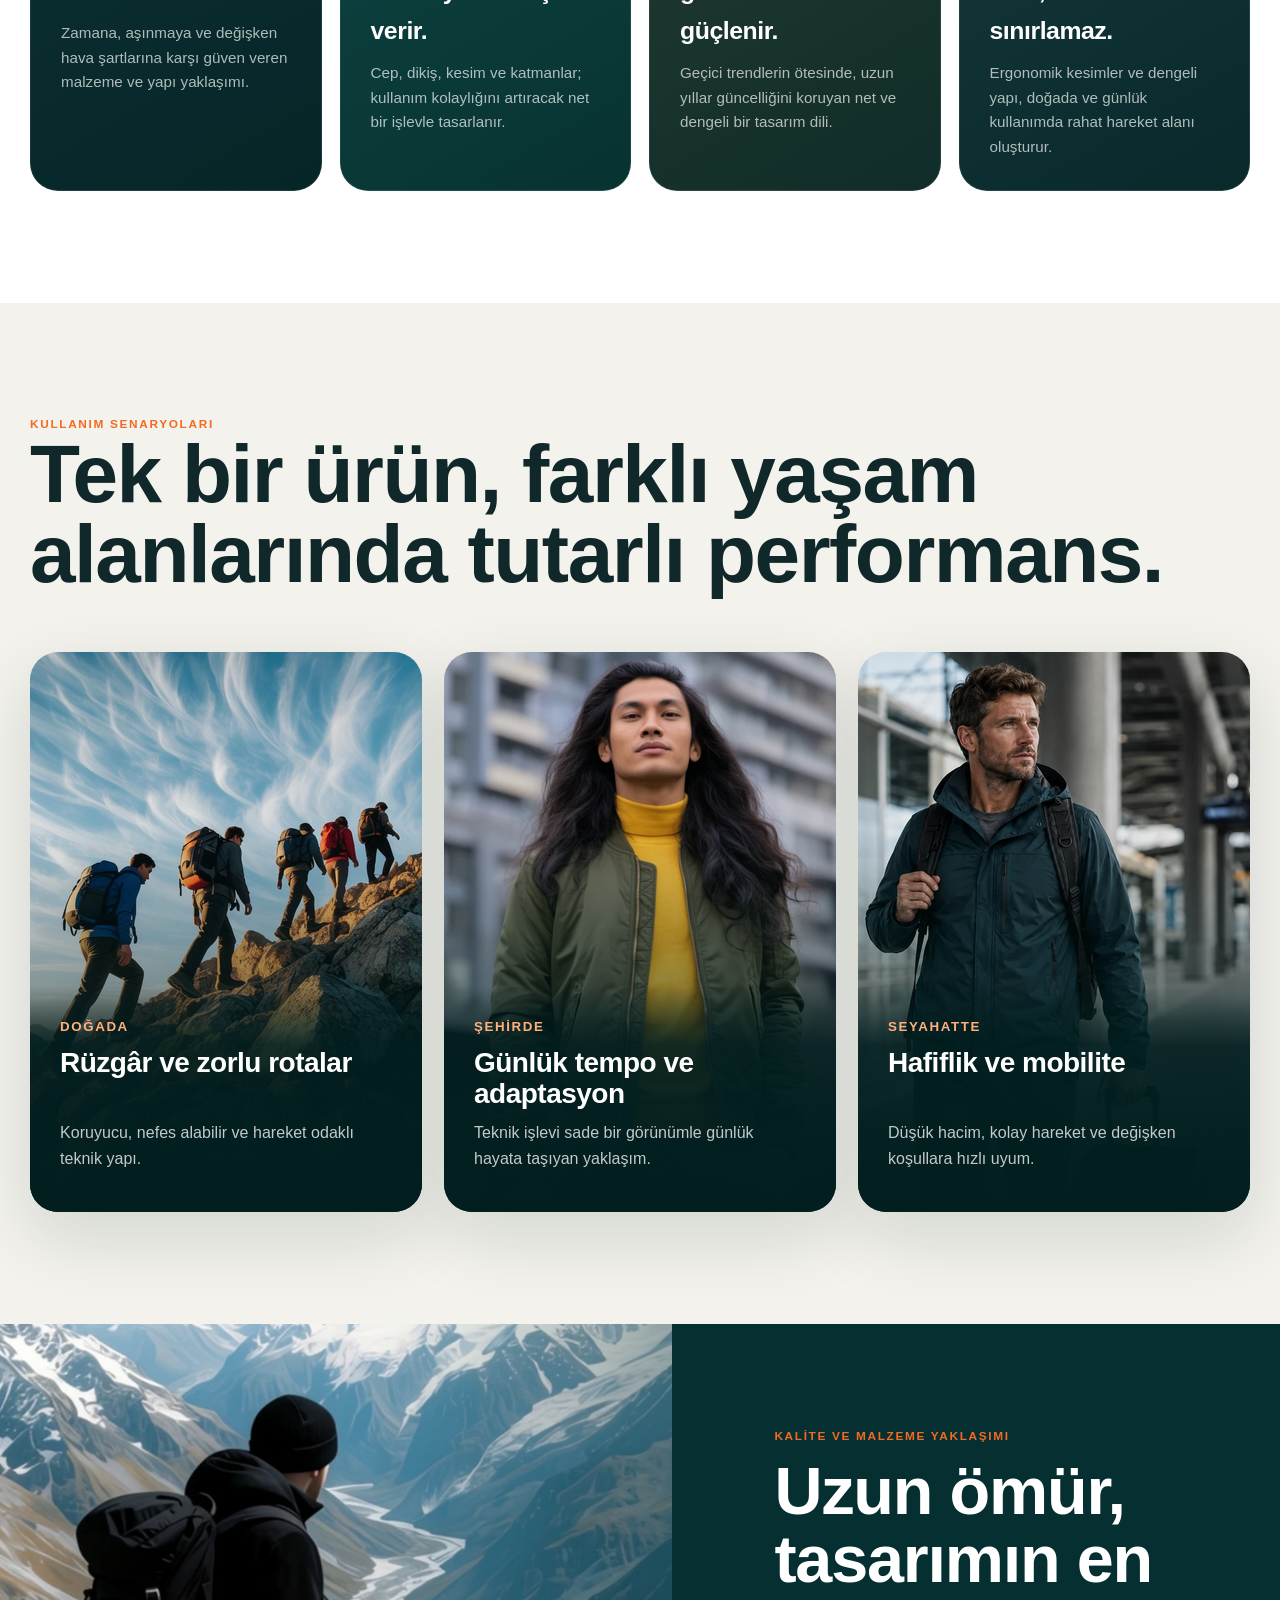
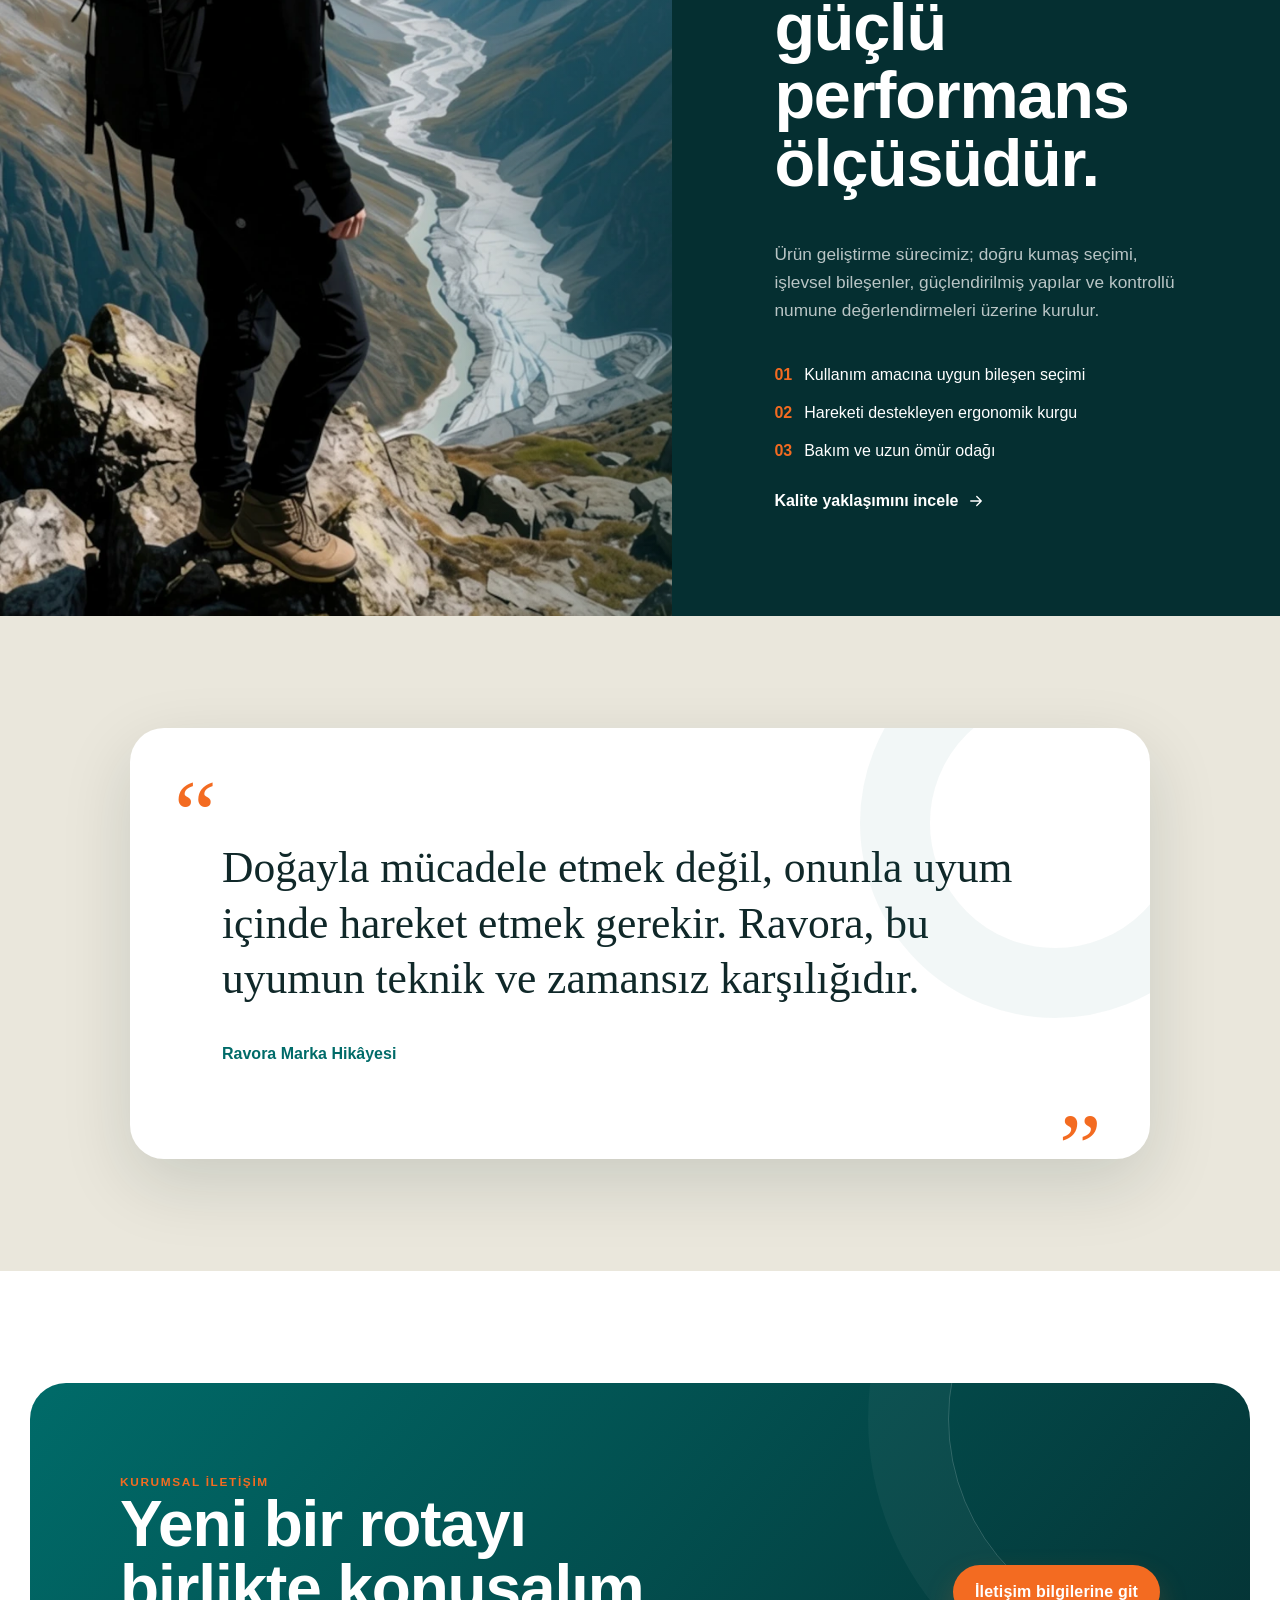
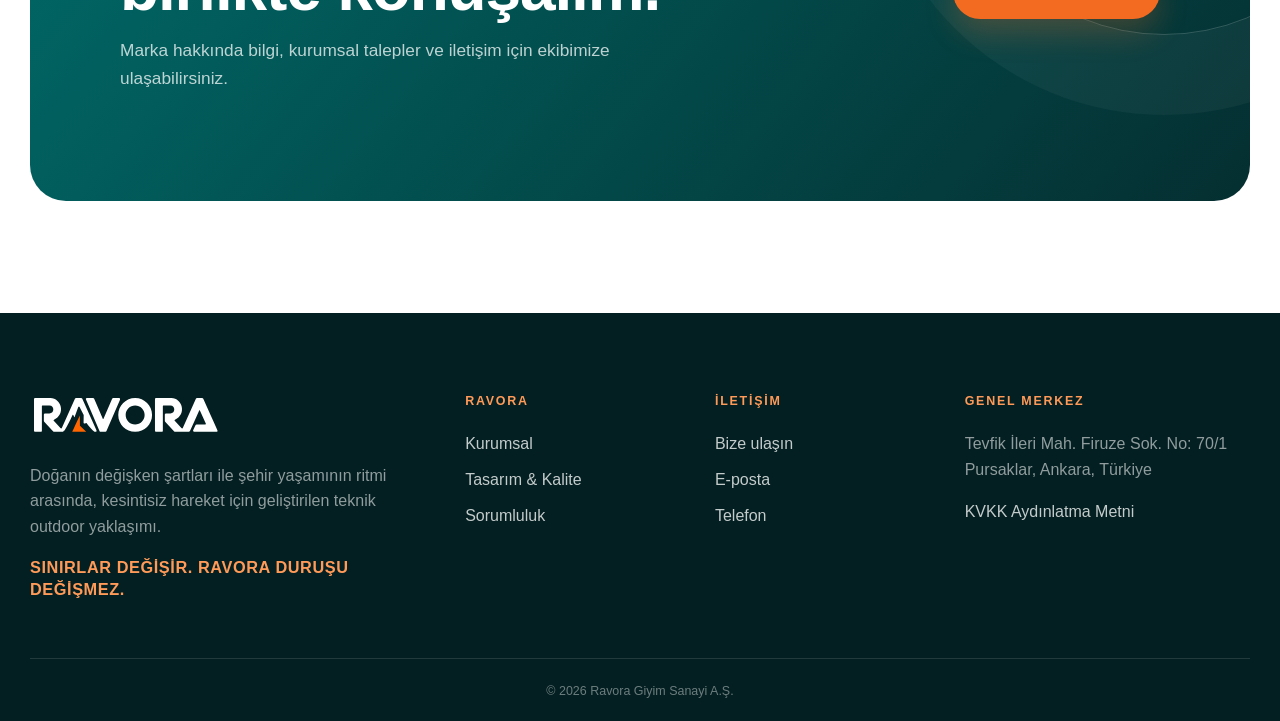
==== commit 1a6d73e5: "Add files via upload" ====
--- a/index.html
+++ b/index.html
@@ -1,92 +1,42 @@
 <!DOCTYPE html>
+<html lang="tr"><head><meta charset="utf-8"/><meta content="width=device-width,initial-scale=1" name="viewport"/><meta content="Ana Sayfa — Ravora teknik outdoor giyim markası." name="description"/><title>Ana Sayfa | Ravora</title><link href="assets/brand/favicon.png" rel="icon"/><link href="assets/css/style.css" rel="stylesheet"/>
 
-<html lang="tr"><head><meta charset="utf-8"/><meta content="width=device-width,initial-scale=1" name="viewport"/><meta content="Ana Sayfa — Ravora teknik outdoor giyim markası." name="description"/><title>Ana Sayfa | Ravora</title><link href="assets/img/favicon.png" rel="icon"/><link href="assets/css/style.css" rel="stylesheet"/>
+</head><body class=""><a class="skip-link" href="#main-content">İçeriğe geç</a>
+<header aria-label="Site üst alanı" class="header">
+<div class="container header-container">
+<a aria-label="Ravora ana sayfa" class="header-brand" href="index.html">
+<img alt="Ravora" class="brand-logo brand-logo-light" src="assets/brand/ravora-logo-white.svg"/>
+<img alt="Ravora" class="brand-logo brand-logo-color" src="assets/brand/ravora-logo.svg"/>
+</a>
+<nav aria-label="Ana menü" class="navigation-desktop"><a class="navigation-link active" href="index.html">Ana Sayfa</a><a class="navigation-link" href="kurumsal.html">Kurumsal</a><a class="navigation-link" href="tasarim-kalite.html">Tasarım &amp; Kalite</a><a class="navigation-link" href="sorumluluk.html">Sorumluluk</a></nav>
+<a class="header-action" href="iletisim.html">Bize ulaşın</a>
+<button aria-expanded="false" aria-label="Menüyü aç" class="navigation-toggle" type="button"><svg fill="none" stroke="currentColor" stroke-linecap="round" stroke-width="1.8" viewbox="0 0 24 24"><path d="M4 7h16M4 12h16M4 17h16"></path></svg></button>
+</div>
 
-
-<script type="text/javascript" src="https://ff.kis.v2.scr.kaspersky-labs.com/FD126C42-EBFA-4E12-B309-BB3FDD723AC1/main.js?attr=[base64]" charset="UTF-8"></script><style id="hero-logo-exact-alignment">
-/* Masaüstünde hero grubunun tamamı, header logosunun sol kenarına hizalanır. */
-@media (min-width: 901px) {
-  .home-hero .home-hero-content.home-hero-content-balanced {
-    position: relative !important;
-    left: var(--hero-logo-align-x, 0px) !important;
-  }
-}
-@media (max-width: 900px) {
-  .home-hero .home-hero-content.home-hero-content-balanced {
-    left: 0 !important;
-  }
-}
-</style>
-
-</head><body class=""><a class="skip-link" href="#icerik">İçeriğe geç</a>
-<header aria-label="Site üst alanı" class="site-header">
-<div class="container nav-shell">
-<a aria-label="Ravora ana sayfa" class="brand" href="index.html">
-<img alt="Ravora" class="logo logo-white" src="assets/img/ravora-logo-white.svg"/>
-<img alt="Ravora" class="logo logo-color" src="assets/img/ravora-logo.svg"/>
-</a>
-<nav aria-label="Ana menü" class="desktop-nav"><a class="nav-link active" href="index.html">Ana Sayfa</a><a class="nav-link" href="kurumsal.html">Kurumsal</a><a class="nav-link" href="tasarim-kalite.html">Tasarım &amp; Kalite</a><a class="nav-link" href="sorumluluk.html">Sorumluluk</a></nav>
-<a class="header-cta" href="iletisim.html">Bize ulaşın</a>
-<button aria-expanded="false" aria-label="Menüyü aç" class="menu-button" type="button"><svg fill="none" stroke="currentColor" stroke-linecap="round" stroke-width="1.8" viewbox="0 0 24 24"><path d="M4 7h16M4 12h16M4 17h16"></path></svg></button>
-</div>
-<div aria-hidden="false" class="mobile-nav"><div class="mobile-nav-inner"><div class="mobile-nav-top"><img alt="Ravora" src="assets/img/ravora-logo.svg"/><button aria-label="Menüyü kapat" class="mobile-close" type="button"><svg fill="none" stroke="currentColor" stroke-linecap="round" stroke-width="1.8" viewbox="0 0 24 24"><path d="m6 6 12 12M18 6 6 18"></path></svg></button></div><nav aria-label="Mobil menü"><a class="nav-link active" href="index.html">Ana Sayfa</a><a class="nav-link" href="kurumsal.html">Kurumsal</a><a class="nav-link" href="tasarim-kalite.html">Tasarım &amp; Kalite</a><a class="nav-link" href="sorumluluk.html">Sorumluluk</a><a class="nav-link" href="iletisim.html">İletişim</a></nav><div class="mobile-contact"><a href="mailto:ravora@ravoragiyim.com">ravora@ravoragiyim.com</a><a href="tel:+905071684352">+90 (507) 168 43 52</a></div></div></div>
-</header><main id="icerik">
-<section class="home-hero"><picture><source media="(max-width:700px)" srcset="assets/img/hero-mobile.webp"/><img alt="Dağ rotasında Ravora teknik ceketleriyle yürüyen iki kişi" src="assets/img/hero-main.webp"/></picture><div class="container home-hero-content home-hero-content-balanced"><div class="eyebrow">Teknik outdoor yaklaşımı</div><h1>Zamansız tasarım.<span>Kesintisiz hareket.</span></h1><p class="hero-copy">Ravora; doğanın sert koşullarıyla şehir yaşamının temposunu aynı çizgide buluşturan, uzun ömürlü ve işlevsel outdoor giyim anlayışıyla tasarlandı.</p><div class="hero-actions"><a class="button button-primary" href="tasarim-kalite.html">Tasarım yaklaşımını keşfet <svg aria-hidden="true" fill="none" stroke="currentColor" stroke-linecap="round" stroke-linejoin="round" stroke-width="1.8" viewbox="0 0 24 24"><path d="M5 12h14M13 6l6 6-6 6"></path></svg></a><a class="button button-outline" href="kurumsal.html" style="border-color:rgba(255,255,255,.45);color:#fff">Ravora'yı tanı</a></div></div></section>
-<section aria-label="Marka duruşu" class="brand-band"><div class="brand-band-track"><span>Sınırlar değişir</span><span>Ravora duruşu değişmez</span><span>Teknik sadelik</span><span>Uzun ömürlü kullanım</span><span>Sınırlar değişir</span><span>Ravora duruşu değişmez</span><span>Teknik sadelik</span><span>Uzun ömürlü kullanım</span></div></section>
-<section class="section surface-white"><div class="container"><div class="section-head reveal section-head-full"><div><div class="kicker">Ravora yaklaşımı</div><h2 class="section-title">Her detayın somut bir amacı var.</h2></div></div>
-<div class="principle-grid">
-<article class="principle-card reveal"><div class="principle-visual"><svg fill="none" stroke="currentColor" stroke-width="3" viewbox="0 0 120 120"><path d="M60 13 97 28v28c0 24-16 44-37 51-21-7-37-27-37-51V28l37-15Z"></path><path d="m37 70 15-20 9 12 12-17 12 25"></path><path d="M39 82h42"></path></svg></div><small>01 · DAYANIKLILIK</small><h3>Koşullar değişse de koruma sürer.</h3><p>Zamana, aşınmaya ve değişken hava şartlarına karşı güven veren malzeme ve yapı yaklaşımı.</p></article>
-<article class="principle-card reveal delay-1"><div class="principle-visual"><svg fill="none" stroke="currentColor" stroke-width="3" viewbox="0 0 120 120"><path d="M27 24h66v72H27z"></path><path d="M27 48h66M60 48v48M42 64h8M70 64h8M42 78h8M70 78h8"></path><path d="M47 24v-9h26v9"></path></svg></div><small>02 · İŞLEVSELLİK</small><h3>Her parça, gerçek bir ihtiyaca karşılık verir.</h3><p>Cep, dikiş, kesim ve katmanlar; kullanım kolaylığını artıracak net bir işlevle tasarlanır.</p></article>
-<article class="principle-card reveal delay-2"><div class="principle-visual"><svg fill="none" stroke="currentColor" stroke-width="3" viewbox="0 0 120 120"><path d="m60 18 40 23-40 23-40-23 40-23Z"></path><path d="m20 59 40 23 40-23M20 77l40 23 40-23"></path></svg></div><small>03 · SADELİK</small><h3>Gereksiz olan çıkar, gerekli olan güçlenir.</h3><p>Geçici trendlerin ötesinde, uzun yıllar güncelliğini koruyan net ve dengeli bir tasarım dili.</p></article>
-<article class="principle-card reveal delay-3"><div class="principle-visual"><svg fill="none" stroke="currentColor" stroke-width="3" viewbox="0 0 120 120"><path d="M18 60h84M60 18v84"></path><path d="m91 47 11 13-11 13M29 47 18 60l11 13M47 29l13-11 13 11M47 91l13 11 13-11"></path><circle cx="60" cy="60" r="17"></circle></svg></div><small>04 · HAREKET</small><h3>Ürün vücuda eşlik eder, onu sınırlamaz.</h3><p>Ergonomik kesimler ve dengeli yapı, doğada ve günlük kullanımda rahat hareket alanı oluşturur.</p></article>
+</header><div aria-hidden="true" class="navigation-mobile"><div class="navigation-panel"><div class="navigation-header"><img alt="Ravora" src="assets/brand/ravora-logo.svg"/><button aria-label="Menüyü kapat" class="navigation-close" type="button"><svg fill="none" stroke="currentColor" stroke-linecap="round" stroke-width="1.8" viewbox="0 0 24 24"><path d="m6 6 12 12M18 6 6 18"></path></svg></button></div><nav aria-label="Mobil menü"><a class="navigation-link active" href="index.html">Ana Sayfa</a><a class="navigation-link" href="kurumsal.html">Kurumsal</a><a class="navigation-link" href="tasarim-kalite.html">Tasarım &amp; Kalite</a><a class="navigation-link" href="sorumluluk.html">Sorumluluk</a><a class="navigation-link" href="iletisim.html">İletişim</a></nav><div class="navigation-contact"><a href="mailto:ravora@ravoragiyim.com">ravora@ravoragiyim.com</a><a href="tel:+905071684352">+90 (507) 168 43 52</a></div></div></div><main id="main-content">
+<section class="hero-home"><img alt="Dağ rotasında Ravora teknik ceketleriyle yürüyen iki kişi" height="916" src="assets/img/anasayfa_hero_image001_1907x916.webp" width="1907"/><div class="container hero-home-content hero-home-content-aligned"><div class="eyebrow">Teknik outdoor yaklaşımı</div><h1>Zamansız tasarım.<span>Kesintisiz hareket.</span></h1><p class="hero-description">Ravora; doğanın sert koşullarıyla şehir yaşamının temposunu aynı çizgide buluşturan, uzun ömürlü ve işlevsel outdoor giyim anlayışıyla tasarlandı.</p><div class="hero-actions"><a class="button button-primary" href="tasarim-kalite.html">Tasarım yaklaşımını keşfet <svg aria-hidden="true" fill="none" stroke="currentColor" stroke-linecap="round" stroke-linejoin="round" stroke-width="1.8" viewbox="0 0 24 24"><path d="M5 12h14M13 6l6 6-6 6"></path></svg></a><a class="button button-outline" href="kurumsal.html" style="border-color:rgba(255,255,255,.45);color:#fff">Ravora'yı tanı</a></div></div></section>
+<section aria-label="Marka duruşu" class="marquee"><div class="marquee-track"><span>Sınırlar değişir</span><span>Ravora duruşu değişmez</span><span>Teknik sadelik</span><span>Uzun ömürlü kullanım</span><span>Sınırlar değişir</span><span>Ravora duruşu değişmez</span><span>Teknik sadelik</span><span>Uzun ömürlü kullanım</span></div></section>
+<section class="section surface-white"><div class="container"><div class="section-header reveal section-header-full"><div><div class="kicker">Ravora yaklaşımı</div><h2 class="section-title">Her detayın somut bir amacı var.</h2></div></div>
+<div class="feature-grid">
+<article class="feature-card reveal"><div class="feature-icon"><svg fill="none" stroke="currentColor" stroke-width="3" viewbox="0 0 120 120"><path d="M60 13 97 28v28c0 24-16 44-37 51-21-7-37-27-37-51V28l37-15Z"></path><path d="m37 70 15-20 9 12 12-17 12 25"></path><path d="M39 82h42"></path></svg></div><small>01 · DAYANIKLILIK</small><h3>Koşullar değişse de koruma sürer.</h3><p>Zamana, aşınmaya ve değişken hava şartlarına karşı güven veren malzeme ve yapı yaklaşımı.</p></article>
+<article class="feature-card reveal delay-1"><div class="feature-icon"><svg fill="none" stroke="currentColor" stroke-width="3" viewbox="0 0 120 120"><path d="M27 24h66v72H27z"></path><path d="M27 48h66M60 48v48M42 64h8M70 64h8M42 78h8M70 78h8"></path><path d="M47 24v-9h26v9"></path></svg></div><small>02 · İŞLEVSELLİK</small><h3>Her parça, gerçek bir ihtiyaca karşılık verir.</h3><p>Cep, dikiş, kesim ve katmanlar; kullanım kolaylığını artıracak net bir işlevle tasarlanır.</p></article>
+<article class="feature-card reveal delay-2"><div class="feature-icon"><svg fill="none" stroke="currentColor" stroke-width="3" viewbox="0 0 120 120"><path d="m60 18 40 23-40 23-40-23 40-23Z"></path><path d="m20 59 40 23 40-23M20 77l40 23 40-23"></path></svg></div><small>03 · SADELİK</small><h3>Gereksiz olan çıkar, gerekli olan güçlenir.</h3><p>Geçici trendlerin ötesinde, uzun yıllar güncelliğini koruyan net ve dengeli bir tasarım dili.</p></article>
+<article class="feature-card reveal delay-3"><div class="feature-icon"><svg fill="none" stroke="currentColor" stroke-width="3" viewbox="0 0 120 120"><path d="M18 60h84M60 18v84"></path><path d="m91 47 11 13-11 13M29 47 18 60l11 13M47 29l13-11 13 11M47 91l13 11 13-11"></path><circle cx="60" cy="60" r="17"></circle></svg></div><small>04 · HAREKET</small><h3>Ürün vücuda eşlik eder, onu sınırlamaz.</h3><p>Ergonomik kesimler ve dengeli yapı, doğada ve günlük kullanımda rahat hareket alanı oluşturur.</p></article>
 </div></div></section>
-<section class="section"><div class="container"><div class="section-head reveal section-head-full"><div><div class="kicker">Kullanım senaryoları</div><h2 class="section-title">Tek bir ürün, farklı yaşam alanlarında tutarlı performans.</h2></div></div><div class="scenario-grid">
-<article class="scenario-card reveal"><img alt="Yüksek dağ rotasında yürüyen outdoor kullanıcısı" loading="lazy" src="assets/img/scenario-nature.webp"/><div class="scenario-copy"><small>Doğada</small><h3>Rüzgâr ve zorlu rotalar</h3><p>Koruyucu, nefes alabilir ve hareket odaklı teknik yapı.</p></div></article>
-<article class="scenario-card reveal delay-1"><img alt="Yağmurlu şehirde şemsiyeyle yürüyen kadın" loading="lazy" src="assets/img/scenario-city.webp"/><div class="scenario-copy"><small>Şehirde</small><h3>Günlük tempo ve adaptasyon</h3><p>Teknik işlevi sade bir görünümle günlük hayata taşıyan yaklaşım.</p></div></article>
-<article class="scenario-card reveal delay-2"><img alt="Modern terminalde seyahat eden Ravora kullanıcısı" loading="lazy" src="assets/img/scenario-travel.webp"/><div class="scenario-copy"><small>Seyahatte</small><h3>Hafiflik ve mobilite</h3><p>Düşük hacim, kolay hareket ve değişken koşullara hızlı uyum.</p></div></article>
+<section class="section"><div class="container"><div class="section-header reveal section-header-full"><div><div class="kicker">Kullanım senaryoları</div><h2 class="section-title">Tek bir ürün, farklı yaşam alanlarında tutarlı performans.</h2></div></div><div class="card-grid">
+<article class="image-card reveal"><img alt="Yüksek dağ rotasında yürüyen outdoor kullanıcısı" height="560" loading="lazy" src="assets/img/anasayfa_cards_image001_392x560.webp" width="392"/><div class="image-card-content"><small>Doğada</small><h3>Rüzgâr ve zorlu rotalar</h3><p>Koruyucu, nefes alabilir ve hareket odaklı teknik yapı.</p></div></article>
+<article class="image-card reveal delay-1"><img alt="Yağmurlu şehirde şemsiyeyle yürüyen kadın" height="560" loading="lazy" src="assets/img/anasayfa_cards_image002_392x560.webp" width="392"/><div class="image-card-content"><small>Şehirde</small><h3>Günlük tempo ve adaptasyon</h3><p>Teknik işlevi sade bir görünümle günlük hayata taşıyan yaklaşım.</p></div></article>
+<article class="image-card reveal delay-2"><img alt="Modern terminalde seyahat eden Ravora kullanıcısı" height="560" loading="lazy" src="assets/img/anasayfa_cards_image003_392x560.webp" width="392"/><div class="image-card-content"><small>Seyahatte</small><h3>Hafiflik ve mobilite</h3><p>Düşük hacim, kolay hareket ve değişken koşullara hızlı uyum.</p></div></article>
 </div></div></section>
-<section class="quality-split"><div class="quality-media"><img alt="Kayalık dağ patikasında Ravora teknik outdoor pantolonu kullanan yürüyüşçü" loading="lazy" src="assets/img/quality-pants.webp"/></div><div class="quality-copy"><div class="kicker">Kalite ve malzeme yaklaşımı</div><h2>Uzun ömür, tasarımın en güçlü performans ölçüsüdür.</h2><p>Ürün geliştirme sürecimiz; doğru kumaş seçimi, işlevsel bileşenler, güçlendirilmiş yapılar ve kontrollü numune değerlendirmeleri üzerine kurulur.</p><div class="quality-points"><div class="quality-point"><b>01</b><span>Kullanım amacına uygun bileşen seçimi</span></div><div class="quality-point"><b>02</b><span>Hareketi destekleyen ergonomik kurgu</span></div><div class="quality-point"><b>03</b><span>Bakım ve uzun ömür odağı</span></div></div><a class="text-link" href="tasarim-kalite.html" style="color:#fff">Kalite yaklaşımını incele <svg aria-hidden="true" fill="none" stroke="currentColor" stroke-linecap="round" stroke-linejoin="round" stroke-width="1.8" viewbox="0 0 24 24"><path d="M5 12h14M13 6l6 6-6 6"></path></svg></a></div></section>
-<section class="section surface-sand"><div class="container"><div class="quote-shell reveal"><span class="quote-mark open">“</span><blockquote>Doğayla mücadele etmek değil, onunla uyum içinde hareket etmek gerekir. Ravora, bu uyumun teknik ve zamansız karşılığıdır.</blockquote><cite>Ravora Marka Hikâyesi</cite><span class="quote-mark close">“</span></div></div></section>
-<section class="section surface-white"><div class="container"><div class="home-cta reveal"><div><div class="kicker">Kurumsal iletişim</div><h2>Yeni bir rotayı birlikte konuşalım.</h2><p>Marka hakkında bilgi, kurumsal talepler ve iletişim için ekibimize ulaşabilirsiniz.</p></div><div class="home-cta-action"><a class="button button-primary" href="iletisim.html">İletişim bilgilerine git</a></div></div></div></section>
-</main><footer class="site-footer"><div class="container"><div class="footer-grid">
-<div class="footer-brand"><img alt="Ravora" src="assets/img/ravora-logo-white.svg"/><p>Doğanın değişken şartları ile şehir yaşamının ritmi arasında, kesintisiz hareket için geliştirilen teknik outdoor yaklaşımı.</p><div class="footer-slogan">SINIRLAR DEĞİŞİR. RAVORA DURUŞU DEĞİŞMEZ.</div></div>
+<section class="split-section"><div class="split-section-media"><img alt="Kayalık dağ patikasında Ravora teknik outdoor pantolonu kullanan yürüyüşçü" height="1032" loading="lazy" src="assets/img/anasayfa_split_image001_1001x1032.webp" width="1001"/></div><div class="split-section-content"><div class="kicker">Kalite ve malzeme yaklaşımı</div><h2>Uzun ömür, tasarımın en güçlü performans ölçüsüdür.</h2><p>Ürün geliştirme sürecimiz; doğru kumaş seçimi, işlevsel bileşenler, güçlendirilmiş yapılar ve kontrollü numune değerlendirmeleri üzerine kurulur.</p><div class="detail-list"><div class="detail-item"><b>01</b><span>Kullanım amacına uygun bileşen seçimi</span></div><div class="detail-item"><b>02</b><span>Hareketi destekleyen ergonomik kurgu</span></div><div class="detail-item"><b>03</b><span>Bakım ve uzun ömür odağı</span></div></div><a class="text-link" href="tasarim-kalite.html" style="color:#fff">Kalite yaklaşımını incele <svg aria-hidden="true" fill="none" stroke="currentColor" stroke-linecap="round" stroke-linejoin="round" stroke-width="1.8" viewbox="0 0 24 24"><path d="M5 12h14M13 6l6 6-6 6"></path></svg></a></div></section>
+<section class="section surface-sand"><div class="container"><div class="quote-card reveal"><span class="quote-mark open">“</span><blockquote>Doğayla mücadele etmek değil, onunla uyum içinde hareket etmek gerekir. Ravora, bu uyumun teknik ve zamansız karşılığıdır.</blockquote><cite>Ravora Marka Hikâyesi</cite><span class="quote-mark close">“</span></div></div></section>
+<section class="section surface-white"><div class="container"><div class="callout reveal"><div><div class="kicker">Kurumsal iletişim</div><h2>Yeni bir rotayı birlikte konuşalım.</h2><p>Marka hakkında bilgi, kurumsal talepler ve iletişim için ekibimize ulaşabilirsiniz.</p></div><div class="callout-action"><a class="button button-primary" href="iletisim.html">İletişim bilgilerine git</a></div></div></div></section>
+</main><footer class="footer"><div class="container"><div class="footer-columns">
+<div class="footer-intro"><img alt="Ravora" src="assets/brand/ravora-logo-white.svg"/><p>Doğanın değişken şartları ile şehir yaşamının ritmi arasında, kesintisiz hareket için geliştirilen teknik outdoor yaklaşımı.</p><div class="footer-tagline">SINIRLAR DEĞİŞİR. RAVORA DURUŞU DEĞİŞMEZ.</div></div>
 <div><h3>Ravora</h3><a href="kurumsal.html">Kurumsal</a><a href="tasarim-kalite.html">Tasarım &amp; Kalite</a><a href="sorumluluk.html">Sorumluluk</a></div>
 <div><h3>İletişim</h3><a href="iletisim.html">Bize ulaşın</a><a href="mailto:ravora@ravoragiyim.com">E-posta</a><a href="tel:+905071684352">Telefon</a></div>
-<div class="footer-contact"><h3>Genel merkez</h3><p>Tevfik İleri Mah. Firuze Sok. No: 70/1<br/>Pursaklar, Ankara, Türkiye</p><a href="kvkk.html">KVKK Aydınlatma Metni</a></div>
+<div class="footer-address"><h3>Genel merkez</h3><p>Tevfik İleri Mah. Firuze Sok. No: 70/1<br/>Pursaklar, Ankara, Türkiye</p><a href="kvkk.html">KVKK Aydınlatma Metni</a></div>
 </div><div class="footer-bottom"><span>© 2026 Ravora Giyim Sanayi A.Ş.</span></div></div></footer>
 <script src="assets/js/main.js"></script>
-<script id="hero-logo-exact-alignment-script">
-(function () {
-  var hero = document.querySelector('.home-hero .home-hero-content.home-hero-content-balanced');
-  var brand = document.querySelector('.site-header .nav-shell .brand');
-  if (!hero || !brand) return;
-
-  function alignHeroToLogo() {
-    if (window.innerWidth <= 900) {
-      hero.style.setProperty('--hero-logo-align-x', '0px');
-      return;
-    }
-
-    /* Önce eski kaydırmayı sıfırla, sonra iki gerçek ekran konumunun farkını ölç. */
-    hero.style.setProperty('--hero-logo-align-x', '0px');
-    requestAnimationFrame(function () {
-      var logoLeft = brand.getBoundingClientRect().left;
-      var heroLeft = hero.getBoundingClientRect().left;
-      var shift = logoLeft - heroLeft;
-      hero.style.setProperty('--hero-logo-align-x', shift.toFixed(2) + 'px');
-    });
-  }
-
-  window.addEventListener('load', alignHeroToLogo);
-  window.addEventListener('resize', alignHeroToLogo);
-  document.addEventListener('DOMContentLoaded', alignHeroToLogo);
-
-  if ('ResizeObserver' in window) {
-    var ro = new ResizeObserver(alignHeroToLogo);
-    ro.observe(document.documentElement);
-    ro.observe(brand);
-  }
-})();
-</script>
 
 </body></html>
--- a/assets/css/style.css
+++ b/assets/css/style.css
@@ -7,193 +7,384 @@
 }
 *{box-sizing:border-box}html{scroll-behavior:smooth}body{margin:0;background:var(--paper);color:var(--ink);font-family:"Segoe UI Variable","Segoe UI",Arial,sans-serif;line-height:1.62;-webkit-font-smoothing:antialiased;text-rendering:optimizeLegibility}body.nav-open{overflow:hidden}
 img{display:block;max-width:100%}a{color:inherit;text-decoration:none}button,input,textarea,select{font:inherit}button{cursor:pointer}.container{width:var(--container);margin-inline:auto}.skip-link{position:fixed;left:16px;top:-80px;z-index:3000;background:#fff;padding:12px 18px;border-radius:10px;box-shadow:var(--shadow)}.skip-link:focus{top:16px}
-/* typography */
+
 h1,h2,h3,h4,p{overflow-wrap:anywhere}h1,h2,h3,h4{font-weight:760;letter-spacing:-.018em}p{letter-spacing:.002em}.eyebrow{display:inline-flex;align-items:center;gap:12px;color:var(--orange);font-weight:800;font-size:.76rem;letter-spacing:.16em;text-transform:uppercase}.eyebrow:before{content:"";width:34px;height:2px;background:currentColor}.kicker{font-size:.74rem;font-weight:800;letter-spacing:.14em;text-transform:uppercase;color:var(--orange)}.display{font-size:clamp(3rem,7vw,6.8rem);line-height:.98;margin:0;letter-spacing:-.02em}.section-title{font-size:clamp(2.35rem,5vw,4.8rem);line-height:1.04;margin:0}.lead{font-size:clamp(1.08rem,1.8vw,1.32rem);line-height:1.7;color:var(--ink-2)}.muted{color:var(--muted)}
-/* header */
-.site-header{position:fixed;z-index:1000;left:0;right:0;top:0;height:84px;color:#fff;transition:.32s var(--ease)}.site-header.scrolled,.theme-light-header .site-header{height:72px;background:rgba(243,242,236,.95);color:var(--ink);backdrop-filter:blur(18px);box-shadow:0 1px 0 var(--line)}.nav-shell{height:100%;display:flex;align-items:center;gap:34px}.brand{display:flex;align-items:center;margin-right:auto}.logo{width:160px;height:auto}.logo-color{display:none}.site-header.scrolled .logo-white,.theme-light-header .logo-white{display:none}.site-header.scrolled .logo-color,.theme-light-header .logo-color{display:block}.desktop-nav{display:flex;gap:26px;align-items:center}.nav-link{font-size:.85rem;font-weight:700;letter-spacing:.035em;position:relative;white-space:nowrap}.nav-link:after{content:"";position:absolute;left:0;right:100%;height:2px;bottom:-9px;background:var(--orange);transition:.25s}.nav-link:hover:after,.nav-link.active:after{right:0}.header-cta{display:inline-flex;align-items:center;justify-content:center;border:1px solid rgba(255,255,255,.48);border-radius:999px;padding:11px 17px;font-size:.82rem;font-weight:760}.site-header.scrolled .header-cta,.theme-light-header .header-cta{background:var(--teal);border-color:var(--teal);color:#fff}.menu-button{display:none;color:inherit;border:0;background:transparent;width:46px;height:46px;padding:9px}.menu-button svg,.mobile-close svg{width:100%;height:100%}.mobile-nav{position:fixed;inset:0;background:rgba(2,22,23,.54);opacity:0;pointer-events:none;transition:.3s;backdrop-filter:blur(8px)}.mobile-nav.open{opacity:1;pointer-events:auto}.mobile-nav-inner{height:100%;width:min(430px,92vw);margin-left:auto;background:var(--paper);color:var(--ink);padding:28px;transform:translateX(105%);transition:.35s var(--ease);display:flex;flex-direction:column}.mobile-nav.open .mobile-nav-inner{transform:none}.mobile-nav-top{display:flex;align-items:center;justify-content:space-between}.mobile-nav-top img{width:156px}.mobile-close{border:0;background:transparent;width:44px;height:44px;padding:10px}.mobile-nav nav{display:flex;flex-direction:column;margin-top:40px}.mobile-nav .nav-link{font-size:1.28rem;padding:14px 0;border-bottom:1px solid var(--line)}.mobile-nav .nav-link:after{display:none}.mobile-contact{margin-top:auto;display:grid;gap:8px;color:var(--muted);font-size:.9rem}
-/* controls */
+
+.header{position:fixed;z-index:1000;left:0;right:0;top:0;height:84px;color:#fff;transition:.32s var(--ease)}.header.scrolled,.page-light-header .header{height:72px;background:rgba(243,242,236,.95);color:var(--ink);backdrop-filter:blur(18px);box-shadow:0 1px 0 var(--line)}.header-container{height:100%;display:flex;align-items:center;gap:34px}.header-brand{display:flex;align-items:center;margin-right:auto}.brand-logo{width:160px;height:auto}.brand-logo-color{display:none}.header.scrolled .brand-logo-light,.page-light-header .brand-logo-light{display:none}.header.scrolled .brand-logo-color,.page-light-header .brand-logo-color{display:block}.navigation-desktop{display:flex;gap:26px;align-items:center}.navigation-link{font-size:.85rem;font-weight:700;letter-spacing:.035em;position:relative;white-space:nowrap}.navigation-link:after{content:"";position:absolute;left:0;right:100%;height:2px;bottom:-9px;background:var(--orange);transition:.25s}.navigation-link:hover:after,.navigation-link.active:after{right:0}.header-action{display:inline-flex;align-items:center;justify-content:center;border:1px solid rgba(255,255,255,.48);border-radius:999px;padding:11px 17px;font-size:.82rem;font-weight:760}.header.scrolled .header-action,.page-light-header .header-action{background:var(--teal);border-color:var(--teal);color:#fff}.navigation-toggle{display:none;color:inherit;border:0;background:transparent;width:46px;height:46px;padding:9px}.navigation-toggle svg,.navigation-close svg{width:100%;height:100%}.navigation-mobile{position:fixed;inset:0;background:rgba(2,22,23,.54);opacity:0;pointer-events:none;transition:.3s;backdrop-filter:blur(8px)}.navigation-mobile.open{opacity:1;pointer-events:auto}.navigation-panel{height:100%;width:min(430px,92vw);margin-left:auto;background:var(--paper);color:var(--ink);padding:28px;transform:translateX(105%);transition:.35s var(--ease);display:flex;flex-direction:column}.navigation-mobile.open .navigation-panel{transform:none}.navigation-header{display:flex;align-items:center;justify-content:space-between}.navigation-header img{width:156px}.navigation-close{border:0;background:transparent;width:44px;height:44px;padding:10px}.navigation-mobile nav{display:flex;flex-direction:column;margin-top:40px}.navigation-mobile .navigation-link{font-size:1.28rem;padding:14px 0;border-bottom:1px solid var(--line)}.navigation-mobile .navigation-link:after{display:none}.navigation-contact{margin-top:auto;display:grid;gap:8px;color:var(--muted);font-size:.9rem}
+
 .button{display:inline-flex;align-items:center;justify-content:center;gap:10px;border:0;border-radius:999px;padding:14px 22px;font-weight:760;letter-spacing:.01em;transition:.25s var(--ease)}.button svg,.text-link svg{width:18px;height:18px}.button-primary{background:var(--orange);color:#fff;box-shadow:0 14px 30px rgba(243,107,33,.24)}.button-primary:hover{transform:translateY(-2px);box-shadow:0 18px 38px rgba(243,107,33,.33)}.button-dark{background:var(--deep);color:#fff}.button-dark:hover{background:var(--teal);transform:translateY(-2px)}.button-outline{border:1px solid var(--line);background:transparent;color:var(--ink)}.button-outline:hover{border-color:var(--teal);color:var(--teal)}.text-link{display:inline-flex;align-items:center;gap:9px;font-weight:760;color:var(--teal);margin-top:16px}.text-link:hover{color:var(--orange)}
-/* common layout */
-.section{padding:112px 0}.section-sm{padding:78px 0}.surface-white{background:#fff}.surface-dark{background:var(--night);color:#fff}.surface-teal{background:var(--teal);color:#fff}.surface-sand{background:var(--paper-2)}.section-head{display:grid;grid-template-columns:.8fr 1.2fr;gap:80px;align-items:end;margin-bottom:56px}.section-head p{font-size:1.08rem;color:var(--muted);margin:0;max-width:650px}.surface-dark .section-head p,.surface-teal .section-head p{color:rgba(255,255,255,.72)}
-/* home hero */
-.home-hero{min-height:100svh;position:relative;display:flex;align-items:flex-end;color:#fff;overflow:hidden;background:var(--deep)}.home-hero picture,.home-hero img{position:absolute;inset:0;width:100%;height:100%;object-fit:cover}.home-hero img{animation:heroZoom 18s ease-out both}.home-hero:after{content:"";position:absolute;inset:0;background:linear-gradient(90deg,rgba(2,30,31,.92) 0%,rgba(2,30,31,.58) 43%,rgba(2,30,31,.08) 74%),linear-gradient(0deg,rgba(2,25,27,.74),transparent 42%)}@keyframes heroZoom{from{transform:scale(1.04)}to{transform:scale(1)}}.home-hero-content{position:relative;z-index:2;padding:160px 0 86px;max-width:820px}.home-hero h1{font-size:clamp(3.3rem,7.7vw,7.4rem);line-height:.93;margin:0 0 28px;letter-spacing:-.022em}.home-hero h1 span{display:block;color:#d4ece9}.hero-copy{font-size:clamp(1.04rem,1.7vw,1.32rem);max-width:680px;color:rgba(255,255,255,.86);margin:0 0 34px}.hero-actions{display:flex;flex-wrap:wrap;gap:12px}.hero-index{position:absolute;z-index:2;right:4vw;bottom:48px;display:grid;gap:6px;text-align:right}.hero-index strong{font-size:1.12rem}.hero-index span{font-size:.72rem;letter-spacing:.13em;text-transform:uppercase;color:rgba(255,255,255,.58)}
-/* bold band */
-.brand-band{background:var(--orange);color:#fff;padding:24px 0;overflow:hidden}.brand-band-track{display:flex;gap:54px;white-space:nowrap;align-items:center;font-weight:820;letter-spacing:.09em;text-transform:uppercase;font-size:clamp(.9rem,1.8vw,1.25rem);animation:marquee 30s linear infinite}.brand-band-track span:after{content:"/";margin-left:54px;opacity:.45}@keyframes marquee{to{transform:translateX(-50%)}}
-/* principles */
-.principle-grid{display:grid;grid-template-columns:repeat(4,1fr);gap:18px}.principle-card{position:relative;min-height:380px;border-radius:var(--radius);padding:30px;overflow:hidden;background:linear-gradient(150deg,#0d3335,#062527);color:#fff;border:1px solid rgba(255,255,255,.08);transition:.3s var(--ease)}.principle-card:before{content:"";position:absolute;width:190px;height:190px;border:1px solid rgba(255,255,255,.10);border-radius:50%;right:-68px;top:-72px}.principle-card:hover{transform:translateY(-8px);box-shadow:var(--shadow)}.principle-visual{height:138px;display:flex;align-items:center}.principle-visual svg{width:96px;height:96px;color:var(--orange)}.principle-card small{display:block;color:#ffb07d;font-weight:800;letter-spacing:.12em}.principle-card h3{font-size:1.55rem;margin:10px 0}.principle-card p{margin:0;color:rgba(255,255,255,.68);font-size:.95rem}.principle-card:nth-child(2){background:linear-gradient(150deg,#0f4645,#073331)}.principle-card:nth-child(3){background:linear-gradient(150deg,#253b33,#102d29)}.principle-card:nth-child(4){background:linear-gradient(150deg,#173b3e,#09292b)}
-/* scenario */
-.scenario-grid{display:grid;grid-template-columns:repeat(3,1fr);gap:22px}.scenario-card{position:relative;min-height:560px;border-radius:var(--radius);overflow:hidden;color:#fff;box-shadow:var(--shadow)}.scenario-card img{position:absolute;inset:0;width:100%;height:100%;object-fit:cover;transition:.65s var(--ease)}.scenario-card:hover img{transform:scale(1.045)}.scenario-card:after{content:"";position:absolute;inset:0;background:linear-gradient(0deg,rgba(2,30,31,.93),rgba(2,30,31,.04) 68%)}.scenario-copy{position:absolute;z-index:2;left:30px;right:30px;bottom:28px}.scenario-copy small{font-weight:800;color:#ffb07d;letter-spacing:.12em;text-transform:uppercase}.scenario-copy h3{font-size:1.75rem;line-height:1.1;margin:10px 0}.scenario-copy p{margin:0;color:rgba(255,255,255,.76)}
-/* quality split */
-.quality-split{display:grid;grid-template-columns:1.05fr .95fr;min-height:720px}.quality-media{position:relative;overflow:hidden}.quality-media img{position:absolute;inset:0;width:100%;height:100%;object-fit:cover}.quality-media:after{content:"";position:absolute;inset:0;background:linear-gradient(90deg,transparent 55%,rgba(5,47,49,.38))}.quality-copy{padding:8vw;display:flex;flex-direction:column;justify-content:center;background:var(--deep);color:#fff}.quality-copy h2{font-size:clamp(2.5rem,5.2vw,5rem);line-height:1.02;margin:12px 0 26px}.quality-copy p{color:rgba(255,255,255,.72);font-size:1.08rem}.quality-points{display:grid;gap:12px;margin:20px 0 8px}.quality-point{display:flex;gap:12px;align-items:flex-start}.quality-point b{color:var(--orange)}
-/* quote */
-.quote-shell{position:relative;max-width:1020px;margin:auto;background:#fff;border-radius:34px;padding:clamp(44px,8vw,92px);box-shadow:var(--shadow);overflow:hidden}.quote-shell:before{content:"";position:absolute;width:250px;height:250px;border:70px solid rgba(0,107,105,.05);border-radius:50%;right:-100px;top:-100px}.quote-mark{font-family:Georgia,serif;font-size:6rem;line-height:.7;color:var(--orange);position:absolute}.quote-mark.open{left:44px;top:52px}.quote-mark.close{right:48px;bottom:16px;transform:rotate(180deg)}.quote-shell blockquote{font-family:Georgia,"Times New Roman",serif;font-size:clamp(1.7rem,3.4vw,3.2rem);line-height:1.28;letter-spacing:0;margin:20px 0 34px}.quote-shell cite{font-style:normal;color:var(--teal);font-weight:800}.home-cta{border-radius:36px;background:linear-gradient(130deg,var(--teal),var(--deep));color:#fff;padding:clamp(44px,8vw,90px);display:grid;grid-template-columns:1.2fr .8fr;gap:40px;align-items:center;position:relative;overflow:hidden}.home-cta:after{content:"";position:absolute;right:-130px;top:-180px;width:430px;height:430px;border:1px solid rgba(255,255,255,.18);border-radius:50%;box-shadow:0 0 0 80px rgba(255,255,255,.04)}.home-cta h2{font-size:clamp(2.5rem,5vw,4.8rem);line-height:1;margin:0}.home-cta p{color:rgba(255,255,255,.74);font-size:1.08rem}.home-cta-action{display:flex;justify-content:flex-end;position:relative;z-index:2}
-/* corporate page - distinct split hero */
-.corporate-hero{min-height:760px;padding-top:84px;display:grid;grid-template-columns:1.02fr .98fr;background:#fff}.corporate-hero-copy{padding:clamp(90px,9vw,145px) max(48px,7vw);display:flex;flex-direction:column;justify-content:center}.breadcrumb{display:flex;gap:9px;align-items:center;color:var(--muted);font-size:.78rem;margin-bottom:30px}.corporate-hero h1{font-size:clamp(3.3rem,6.5vw,6.3rem);line-height:.98;margin:18px 0 28px}.corporate-hero-copy p{font-size:1.18rem;color:var(--ink-2);max-width:650px}.corporate-hero-media{position:relative;min-height:680px;overflow:hidden}.corporate-hero-media img{width:100%;height:100%;object-fit:cover;position:absolute;inset:0}.corporate-hero-media:after{content:"";position:absolute;inset:0;background:linear-gradient(90deg,rgba(255,255,255,.12),transparent 35%),linear-gradient(0deg,rgba(5,47,49,.34),transparent 55%)}.corporate-hero-tag{position:absolute;z-index:2;right:34px;bottom:34px;background:rgba(5,47,49,.88);color:#fff;border-radius:18px;padding:20px 24px;max-width:300px;backdrop-filter:blur(10px)}.corporate-intro{position:relative;overflow:hidden}.corporate-intro:after{content:"R";position:absolute;right:3vw;top:-150px;font-size:32rem;font-weight:900;color:rgba(0,107,105,.035);line-height:1}.editorial-intro{display:grid;grid-template-columns:.72fr 1.28fr;gap:90px;align-items:start;position:relative;z-index:1}.editorial-statement{font-size:clamp(2.5rem,5vw,5rem);line-height:1.05;font-weight:760;letter-spacing:-.02em;margin:0}.editorial-copy{font-size:1.08rem;color:var(--ink-2)}.editorial-copy p:first-child:first-letter{float:left;font-size:5.8rem;line-height:.72;padding:14px 13px 0 0;color:var(--orange);font-weight:760}.direction-grid{display:grid;grid-template-columns:repeat(3,1fr);gap:18px;margin-top:64px}.direction-card{padding:36px;border-radius:var(--radius);background:#fff;border:1px solid var(--line);min-height:300px}.direction-card b{font-size:4.3rem;line-height:1;color:rgba(0,107,105,.12)}.direction-card h3{font-size:1.4rem;margin:24px 0 10px}.direction-card p{color:var(--muted);margin:0}.mission-vision{display:grid;grid-template-columns:1fr 1fr;gap:22px}.mv-card{position:relative;min-height:500px;border-radius:var(--radius);padding:48px;overflow:hidden;color:#fff;background:var(--deep)}.mv-card:nth-child(2){background:var(--teal)}.mv-letter{position:absolute;right:20px;bottom:-90px;font-size:18rem;line-height:1;font-weight:900;color:rgba(255,255,255,.08)}.mv-card .kicker{color:#ffb07d}.mv-card h3{font-size:2.4rem;margin:22px 0}.mv-card p{font-size:1.07rem;color:rgba(255,255,255,.74);max-width:520px}.values-list{display:grid;border-top:1px solid var(--line-light)}.value-row{display:grid;grid-template-columns:120px .65fr 1.35fr;gap:34px;align-items:center;padding:32px 0;border-bottom:1px solid var(--line-light)}.value-row b{font-size:3.6rem;color:var(--orange);line-height:1}.value-row h3{font-size:1.65rem;margin:0}.value-row p{margin:0;color:rgba(255,255,255,.67)}.principle-timeline{display:grid;grid-template-columns:repeat(4,1fr);gap:0;border:1px solid var(--line);border-radius:var(--radius);overflow:hidden}.timeline-item{padding:38px;border-right:1px solid var(--line);background:#fff;min-height:360px}.timeline-item:last-child{border-right:0}.timeline-symbol{font-size:4rem;color:var(--orange);line-height:1}.timeline-item h3{font-size:1.35rem;margin:28px 0 12px}.timeline-item p{color:var(--muted);margin:0}
-/* design page */
-.design-hero{min-height:820px;padding-top:84px;background:var(--night);color:#fff;display:grid;grid-template-columns:.9fr 1.1fr}.design-hero-copy{padding:clamp(90px,8vw,140px);display:flex;flex-direction:column;justify-content:center;position:relative}.design-hero-copy:after{content:"";position:absolute;inset:0;background:url('../img/contour.svg') center/cover no-repeat;opacity:.33;pointer-events:none}.design-hero-copy>*{position:relative;z-index:1}.design-hero h1{font-size:clamp(3.4rem,7vw,6.7rem);line-height:.96;margin:18px 0 28px}.design-hero p{font-size:1.15rem;color:rgba(255,255,255,.72);max-width:620px}.design-hero-media{position:relative;min-height:720px;overflow:hidden}.design-hero-media img{position:absolute;inset:0;width:100%;height:100%;object-fit:cover}.design-hero-media:after{content:"";position:absolute;inset:0;background:linear-gradient(90deg,rgba(7,29,31,.55),transparent 40%),linear-gradient(0deg,rgba(7,29,31,.42),transparent 50%)}.design-badge{position:absolute;z-index:2;right:30px;bottom:30px;background:rgba(7,29,31,.84);border:1px solid rgba(255,255,255,.14);border-radius:18px;padding:22px 26px;backdrop-filter:blur(10px)}.design-badge strong{display:block;font-size:1.4rem}.design-badge span{color:rgba(255,255,255,.65)}.design-grid{display:grid;grid-template-columns:repeat(2,1fr);gap:20px}.design-module{background:#fff;border-radius:var(--radius);border:1px solid var(--line);padding:42px;min-height:390px;position:relative;overflow:hidden}.design-module:nth-child(2),.design-module:nth-child(3){background:var(--deep);color:#fff}.design-module-visual{height:145px;display:flex;align-items:center}.design-module svg{width:112px;height:112px;color:var(--orange)}.design-module h3{font-size:1.65rem;margin:18px 0 10px}.design-module p{color:var(--muted);margin:0}.design-module:nth-child(2) p,.design-module:nth-child(3) p{color:rgba(255,255,255,.68)}.materials-layout{display:grid;grid-template-columns:1.02fr .98fr;min-height:690px}.materials-media{position:relative;overflow:hidden}.materials-media img{position:absolute;inset:0;width:100%;height:100%;object-fit:cover}.materials-stack{background:var(--paper-2);padding:70px;display:flex;flex-direction:column;justify-content:center}.material-line{display:grid;grid-template-columns:78px 1fr;gap:22px;padding:28px 0;border-bottom:1px solid var(--line)}.material-line:last-child{border-bottom:0}.material-line b{font-size:3rem;line-height:1;color:var(--orange)}.material-line h3{font-size:1.35rem;margin:0 0 8px}.material-line p{color:var(--muted);margin:0}.scenario-strips{display:grid;gap:18px}.scenario-strip{position:relative;min-height:320px;border-radius:var(--radius);overflow:hidden;color:#fff}.scenario-strip img{position:absolute;inset:0;width:100%;height:100%;object-fit:cover;transition:.6s}.scenario-strip:hover img{transform:scale(1.025)}.scenario-strip:after{content:"";position:absolute;inset:0;background:linear-gradient(90deg,rgba(5,47,49,.92),rgba(5,47,49,.14) 70%)}.scenario-strip-copy{position:absolute;z-index:2;left:44px;top:50%;transform:translateY(-50%);max-width:520px}.scenario-strip-copy b{color:#ffb07d;letter-spacing:.14em;text-transform:uppercase;font-size:.74rem}.scenario-strip-copy h3{font-size:2.4rem;margin:10px 0}.scenario-strip-copy p{color:rgba(255,255,255,.75);margin:0}.process-line{display:grid;grid-template-columns:repeat(4,1fr);gap:0;position:relative}.process-line:before{content:"";position:absolute;left:6%;right:6%;top:42px;height:2px;background:linear-gradient(90deg,var(--orange),var(--teal))}.process-step{position:relative;padding:0 28px 20px}.process-number{width:84px;height:84px;border-radius:50%;background:#fff;border:2px solid var(--orange);display:grid;place-items:center;font-size:1.6rem;font-weight:820;color:var(--orange);position:relative;z-index:1;box-shadow:0 0 0 10px var(--paper)}.process-step h3{font-size:1.3rem;margin:30px 0 10px}.process-step p{color:var(--muted);margin:0}.maintenance-panel{border-radius:36px;background:var(--deep);color:#fff;display:grid;grid-template-columns:.85fr 1.15fr;overflow:hidden}.maintenance-title{padding:70px;background:linear-gradient(145deg,var(--teal),var(--deep))}.maintenance-title h2{font-size:clamp(2.6rem,5vw,4.9rem);line-height:1;margin:12px 0}.maintenance-title p{color:rgba(255,255,255,.7)}.maintenance-list{padding:70px;display:grid;gap:22px}.maintenance-item{display:grid;grid-template-columns:52px 1fr;gap:18px;align-items:start}.maintenance-item b{width:46px;height:46px;border-radius:50%;display:grid;place-items:center;background:rgba(243,107,33,.16);color:var(--orange)}.maintenance-item h3{margin:0 0 6px}.maintenance-item p{margin:0;color:rgba(255,255,255,.66)}
-/* responsibility */
-.responsibility-hero{min-height:780px;padding-top:84px;position:relative;display:flex;align-items:flex-end;color:#fff;overflow:hidden}.responsibility-hero img{position:absolute;inset:0;width:100%;height:100%;object-fit:cover}.responsibility-hero:after{content:"";position:absolute;inset:0;background:linear-gradient(90deg,rgba(5,47,49,.87),rgba(5,47,49,.26) 65%),linear-gradient(0deg,rgba(5,47,49,.74),transparent 55%)}.responsibility-hero-content{position:relative;z-index:2;padding:160px 0 88px;max-width:780px}.responsibility-hero h1{font-size:clamp(3.3rem,7vw,6.8rem);line-height:.96;margin:18px 0 28px}.responsibility-hero p{font-size:1.16rem;color:rgba(255,255,255,.78)}.commitment-list{display:grid;gap:22px}.commitment-card{display:grid;grid-template-columns:180px 1fr .65fr;gap:42px;align-items:center;padding:38px;border-radius:var(--radius);background:#fff;border:1px solid var(--line);overflow:hidden;position:relative}.commitment-card b{font-size:6rem;line-height:1;color:rgba(0,107,105,.12)}.commitment-card h3{font-size:2rem;margin:0 0 10px}.commitment-card p{color:var(--muted);margin:0}.commitment-mark{justify-self:end;width:150px;height:150px;border-radius:50%;display:grid;place-items:center;background:linear-gradient(145deg,rgba(0,107,105,.14),rgba(243,107,33,.10));color:var(--teal)}.commitment-mark svg{width:78px;height:78px}.commitment-card:nth-child(2){background:var(--deep);color:#fff}.commitment-card:nth-child(2) p{color:rgba(255,255,255,.68)}.commitment-card:nth-child(2) b{color:rgba(255,255,255,.08)}.commitment-card:nth-child(2) .commitment-mark{color:var(--orange);background:rgba(255,255,255,.06)}.longevity-layout{display:grid;grid-template-columns:.9fr 1.1fr;gap:70px;align-items:center}.longevity-wheel{aspect-ratio:1;border-radius:50%;position:relative;background:conic-gradient(var(--orange) 0 25%,var(--teal) 25% 50%,#1d5856 50% 75%,var(--deep) 75%);display:grid;place-items:center;box-shadow:var(--shadow)}.longevity-wheel:after{content:"Uzun ömür";width:48%;height:48%;border-radius:50%;display:grid;place-items:center;background:var(--paper);color:var(--ink);font-size:1.5rem;font-weight:800}.wheel-label{position:absolute;color:#fff;font-weight:800;font-size:.86rem;text-transform:uppercase;letter-spacing:.08em}.wheel-label:nth-child(1){top:14%;right:18%}.wheel-label:nth-child(2){right:12%;bottom:23%}.wheel-label:nth-child(3){bottom:13%;left:24%}.wheel-label:nth-child(4){left:12%;top:28%}.longevity-copy h2{font-size:clamp(2.5rem,5vw,4.8rem);line-height:1.02;margin:12px 0 26px}.longevity-copy p{font-size:1.08rem;color:var(--muted)}.packaging-grid{display:grid;grid-template-columns:1fr 1fr;gap:22px}.packaging-card{min-height:420px;border-radius:var(--radius);padding:48px;position:relative;overflow:hidden;background:var(--teal);color:#fff}.packaging-card:nth-child(2){background:var(--paper-2);color:var(--ink)}.packaging-card:after{content:"";position:absolute;width:260px;height:260px;border:1px solid rgba(255,255,255,.15);border-radius:50%;right:-90px;bottom:-100px;box-shadow:0 0 0 55px rgba(255,255,255,.04)}.packaging-card:nth-child(2):after{border-color:rgba(0,107,105,.14);box-shadow:0 0 0 55px rgba(0,107,105,.04)}.packaging-card b{font-size:5rem;line-height:1;color:rgba(255,255,255,.14)}.packaging-card:nth-child(2) b{color:rgba(0,107,105,.14)}.packaging-card h3{font-size:2rem;margin:36px 0 12px}.packaging-card p{color:rgba(255,255,255,.72);max-width:520px}.packaging-card:nth-child(2) p{color:var(--muted)}
-/* contact - completely different */
+
+.section{padding:112px 0}.section-sm{padding:78px 0}.surface-white{background:#fff}.surface-dark{background:var(--night);color:#fff}.surface-teal{background:var(--teal);color:#fff}.surface-sand{background:var(--paper-2)}.section-header{display:grid;grid-template-columns:.8fr 1.2fr;gap:80px;align-items:end;margin-bottom:56px}.section-header p{font-size:1.08rem;color:var(--muted);margin:0;max-width:650px}.surface-dark .section-header p,.surface-teal .section-header p{color:rgba(255,255,255,.72)}
+
+.hero-home{min-height:100svh;position:relative;display:flex;align-items:flex-end;color:#fff;overflow:hidden;background:var(--deep)}.hero-home picture,.hero-home img{position:absolute;inset:0;width:100%;height:100%;object-fit:cover}.hero-home img{}.hero-home:after{content:"";position:absolute;inset:0;background:linear-gradient(90deg,rgba(2,30,31,.92) 0%,rgba(2,30,31,.58) 43%,rgba(2,30,31,.08) 74%),linear-gradient(0deg,rgba(2,25,27,.74),transparent 42%)}.hero-home-content{position:relative;z-index:2;padding:160px 0 86px;max-width:820px}.hero-home h1{font-size:clamp(3.3rem,7.7vw,7.4rem);line-height:.93;margin:0 0 28px;letter-spacing:-.022em}.hero-home h1 span{display:block;color:#d4ece9}.hero-description{font-size:clamp(1.04rem,1.7vw,1.32rem);max-width:680px;color:rgba(255,255,255,.86);margin:0 0 34px}.hero-actions{display:flex;flex-wrap:wrap;gap:12px}.hero-index{position:absolute;z-index:2;right:4vw;bottom:48px;display:grid;gap:6px;text-align:right}.hero-index strong{font-size:1.12rem}.hero-index span{font-size:.72rem;letter-spacing:.13em;text-transform:uppercase;color:rgba(255,255,255,.58)}
+
+.marquee{background:var(--orange);color:#fff;padding:24px 0;overflow:hidden}.marquee-track{display:flex;gap:54px;white-space:nowrap;align-items:center;font-weight:820;letter-spacing:.09em;text-transform:uppercase;font-size:clamp(.9rem,1.8vw,1.25rem);animation:marquee 30s linear infinite}.marquee-track span:after{content:"/";margin-left:54px;opacity:.45}@keyframes marquee{to{transform:translateX(-50%)}}
+
+.feature-grid{display:grid;grid-template-columns:repeat(4,1fr);gap:18px}.feature-card{position:relative;min-height:380px;border-radius:var(--radius);padding:30px;overflow:hidden;background:linear-gradient(150deg,#0d3335,#062527);color:#fff;border:1px solid rgba(255,255,255,.08);transition:.3s var(--ease)}.feature-card:before{content:"";position:absolute;width:190px;height:190px;border:1px solid rgba(255,255,255,.10);border-radius:50%;right:-68px;top:-72px}.feature-card:hover{transform:translateY(-8px);box-shadow:var(--shadow)}.feature-icon{height:138px;display:flex;align-items:center}.feature-icon svg{width:96px;height:96px;color:var(--orange)}.feature-card small{display:block;color:#ffb07d;font-weight:800;letter-spacing:.12em}.feature-card h3{font-size:1.55rem;margin:10px 0}.feature-card p{margin:0;color:rgba(255,255,255,.68);font-size:.95rem}.feature-card:nth-child(2){background:linear-gradient(150deg,#0f4645,#073331)}.feature-card:nth-child(3){background:linear-gradient(150deg,#253b33,#102d29)}.feature-card:nth-child(4){background:linear-gradient(150deg,#173b3e,#09292b)}
+
+.card-grid{display:grid;grid-template-columns:repeat(3,1fr);gap:22px}.image-card{position:relative;min-height:560px;border-radius:var(--radius);overflow:hidden;color:#fff;box-shadow:var(--shadow)}.image-card img{position:absolute;inset:0;width:100%;height:100%;object-fit:cover;transition:.65s var(--ease)}.image-card:after{content:"";position:absolute;inset:0;background:linear-gradient(0deg,rgba(2,30,31,.93),rgba(2,30,31,.04) 68%)}.image-card-content{position:absolute;z-index:2;left:30px;right:30px;bottom:28px}.image-card-content small{font-weight:800;color:#ffb07d;letter-spacing:.12em;text-transform:uppercase}.image-card-content h3{font-size:1.75rem;line-height:1.1;margin:10px 0}.image-card-content p{margin:0;color:rgba(255,255,255,.76)}
+
+.split-section{display:grid;grid-template-columns:1.05fr .95fr;min-height:720px}.split-section-media{position:relative;overflow:hidden}.split-section-media img{position:absolute;inset:0;width:100%;height:100%;object-fit:cover}.split-section-media:after{content:"";position:absolute;inset:0;background:linear-gradient(90deg,transparent 55%,rgba(5,47,49,.38))}.split-section-content{padding:8vw;display:flex;flex-direction:column;justify-content:center;background:var(--deep);color:#fff}.split-section-content h2{font-size:clamp(2.5rem,5.2vw,5rem);line-height:1.02;margin:12px 0 26px}.split-section-content p{color:rgba(255,255,255,.72);font-size:1.08rem}.detail-list{display:grid;gap:12px;margin:20px 0 8px}.detail-item{display:flex;gap:12px;align-items:flex-start}.detail-item b{color:var(--orange)}
+
+.quote-card{position:relative;max-width:1020px;margin:auto;background:#fff;border-radius:34px;padding:clamp(44px,8vw,92px);box-shadow:var(--shadow);overflow:hidden}.quote-card:before{content:"";position:absolute;width:250px;height:250px;border:70px solid rgba(0,107,105,.05);border-radius:50%;right:-100px;top:-100px}.quote-mark{font-family:Georgia,serif;font-size:6rem;line-height:.7;color:var(--orange);position:absolute}.quote-mark.open{left:44px;top:52px}.quote-mark.close{right:48px;bottom:16px;transform:rotate(180deg)}.quote-card blockquote{font-family:Georgia,"Times New Roman",serif;font-size:clamp(1.7rem,3.4vw,3.2rem);line-height:1.28;letter-spacing:0;margin:20px 0 34px}.quote-card cite{font-style:normal;color:var(--teal);font-weight:800}.callout{border-radius:36px;background:linear-gradient(130deg,var(--teal),var(--deep));color:#fff;padding:clamp(44px,8vw,90px);display:grid;grid-template-columns:1.2fr .8fr;gap:40px;align-items:center;position:relative;overflow:hidden}.callout:after{content:"";position:absolute;right:-130px;top:-180px;width:430px;height:430px;border:1px solid rgba(255,255,255,.18);border-radius:50%;box-shadow:0 0 0 80px rgba(255,255,255,.04)}.callout h2{font-size:clamp(2.5rem,5vw,4.8rem);line-height:1;margin:0}.callout p{color:rgba(255,255,255,.74);font-size:1.08rem}.callout-action{display:flex;justify-content:flex-end;position:relative;z-index:2}
+
+.split-hero{min-height:760px;padding-top:84px;display:grid;grid-template-columns:1.02fr .98fr;background:#fff}.split-hero-content{padding:clamp(90px,9vw,145px) max(48px,7vw);display:flex;flex-direction:column;justify-content:center}.breadcrumb{display:flex;gap:9px;align-items:center;color:var(--muted);font-size:.78rem;margin-bottom:30px}.split-hero h1{font-size:clamp(3.3rem,6.5vw,6.3rem);line-height:.98;margin:18px 0 28px}.split-hero-content p{font-size:1.18rem;color:var(--ink-2);max-width:650px}.split-hero-media{position:relative;min-height:680px;overflow:hidden}.split-hero-media img{width:100%;height:100%;object-fit:cover;position:absolute;inset:0}.split-hero-media:after{content:"";position:absolute;inset:0;background:linear-gradient(90deg,rgba(255,255,255,.12),transparent 35%),linear-gradient(0deg,rgba(5,47,49,.34),transparent 55%)}.media-caption{position:absolute;z-index:2;right:34px;bottom:34px;background:rgba(5,47,49,.88);color:#fff;border-radius:18px;padding:20px 24px;max-width:300px;backdrop-filter:blur(10px)}.intro-section{position:relative;overflow:hidden}.intro-section:after{content:"R";position:absolute;right:3vw;top:-150px;font-size:32rem;font-weight:900;color:rgba(0,107,105,.035);line-height:1}.text-layout{display:grid;grid-template-columns:.72fr 1.28fr;gap:90px;align-items:start;position:relative;z-index:1}.text-heading{font-size:clamp(2.5rem,5vw,5rem);line-height:1.05;font-weight:760;letter-spacing:-.02em;margin:0}.text-content{font-size:1.08rem;color:var(--ink-2)}.text-content p:first-child:first-letter{float:left;font-size:5.8rem;line-height:.72;padding:14px 13px 0 0;color:var(--orange);font-weight:760}.card-grid-three{display:grid;grid-template-columns:repeat(3,1fr);gap:18px;margin-top:64px}.content-card{padding:36px;border-radius:var(--radius);background:#fff;border:1px solid var(--line);min-height:300px}.content-card b{font-size:4.3rem;line-height:1;color:rgba(0,107,105,.12)}.content-card h3{font-size:1.4rem;margin:24px 0 10px}.content-card p{color:var(--muted);margin:0}.card-grid-two{display:grid;grid-template-columns:1fr 1fr;gap:22px}.feature-panel{position:relative;min-height:500px;border-radius:var(--radius);padding:48px;overflow:hidden;color:#fff;background:var(--deep)}.feature-panel:nth-child(2){background:var(--teal)}.feature-panel-letter{position:absolute;right:20px;bottom:-90px;font-size:18rem;line-height:1;font-weight:900;color:rgba(255,255,255,.08)}.feature-panel .kicker{color:#ffb07d}.feature-panel h3{font-size:2.4rem;margin:22px 0}.feature-panel p{font-size:1.07rem;color:rgba(255,255,255,.74);max-width:520px}.row-list{display:grid;border-top:1px solid var(--line-light)}.row-item{display:grid;grid-template-columns:120px .65fr 1.35fr;gap:34px;align-items:center;padding:32px 0;border-bottom:1px solid var(--line-light)}.row-item b{font-size:3.6rem;color:var(--orange);line-height:1}.row-item h3{font-size:1.65rem;margin:0}.row-item p{margin:0;color:rgba(255,255,255,.67)}.timeline{display:grid;grid-template-columns:repeat(4,1fr);gap:0;border:1px solid var(--line);border-radius:var(--radius);overflow:hidden}.timeline-item{padding:38px;border-right:1px solid var(--line);background:#fff;min-height:360px}.timeline-item:last-child{border-right:0}.timeline-icon{font-size:4rem;color:var(--orange);line-height:1}.timeline-item h3{font-size:1.35rem;margin:28px 0 12px}.timeline-item p{color:var(--muted);margin:0}
+
+.split-hero-dark{min-height:820px;padding-top:84px;background:var(--night);color:#fff;display:grid;grid-template-columns:.9fr 1.1fr}.split-hero-dark-content{padding:clamp(90px,8vw,140px);display:flex;flex-direction:column;justify-content:center;position:relative}.split-hero-dark-content:after{content:"";position:absolute;inset:0;background:url('../decor/background-contour.svg') center/cover no-repeat;opacity:.33;pointer-events:none}.split-hero-dark-content>*{position:relative;z-index:1}.split-hero-dark h1{font-size:clamp(3.4rem,7vw,6.7rem);line-height:.96;margin:18px 0 28px}.split-hero-dark p{font-size:1.15rem;color:rgba(255,255,255,.72);max-width:620px}.split-hero-dark-media{position:relative;min-height:720px;overflow:hidden}.split-hero-dark-media img{position:absolute;inset:0;width:100%;height:100%;object-fit:cover}.split-hero-dark-media:after{content:"";position:absolute;inset:0;background:linear-gradient(90deg,rgba(7,29,31,.55),transparent 40%),linear-gradient(0deg,rgba(7,29,31,.42),transparent 50%)}.media-caption-dark{position:absolute;z-index:2;right:30px;bottom:30px;background:rgba(7,29,31,.84);border:1px solid rgba(255,255,255,.14);border-radius:18px;padding:22px 26px;backdrop-filter:blur(10px)}.media-caption-dark strong{display:block;font-size:1.4rem}.media-caption-dark span{color:rgba(255,255,255,.65)}.card-grid-two-wide{display:grid;grid-template-columns:repeat(2,1fr);gap:20px}.feature-box{background:#fff;border-radius:var(--radius);border:1px solid var(--line);padding:42px;min-height:390px;position:relative;overflow:hidden}.feature-box:nth-child(2),.feature-box:nth-child(3){background:var(--deep);color:#fff}.feature-box-icon{height:145px;display:flex;align-items:center}.feature-box svg{width:112px;height:112px;color:var(--orange)}.feature-box h3{font-size:1.65rem;margin:18px 0 10px}.feature-box p{color:var(--muted);margin:0}.feature-box:nth-child(2) p,.feature-box:nth-child(3) p{color:rgba(255,255,255,.68)}.split-layout{display:grid;grid-template-columns:1.02fr .98fr;min-height:690px}.split-layout-media{position:relative;overflow:hidden}.split-layout-media img{position:absolute;inset:0;width:100%;height:100%;object-fit:cover}.split-layout-content{background:var(--paper-2);padding:70px;display:flex;flex-direction:column;justify-content:center}.detail-row{display:grid;grid-template-columns:78px 1fr;gap:22px;padding:28px 0;border-bottom:1px solid var(--line)}.detail-row:last-child{border-bottom:0}.detail-row b{font-size:3rem;line-height:1;color:var(--orange)}.detail-row h3{font-size:1.35rem;margin:0 0 8px}.detail-row p{color:var(--muted);margin:0}.banner-list{display:grid;gap:18px}.image-banner{position:relative;min-height:320px;border-radius:var(--radius);overflow:hidden;color:#fff}.image-banner img{position:absolute;inset:0;width:100%;height:100%;object-fit:cover;transition:.6s}.image-banner:after{content:"";position:absolute;inset:0;background:linear-gradient(90deg,rgba(5,47,49,.92),rgba(5,47,49,.14) 70%)}.image-banner-content{position:absolute;z-index:2;left:44px;top:50%;transform:translateY(-50%);max-width:520px}.image-banner-content b{color:#ffb07d;letter-spacing:.14em;text-transform:uppercase;font-size:.74rem}.image-banner-content h3{font-size:2.4rem;margin:10px 0}.image-banner-content p{color:rgba(255,255,255,.75);margin:0}.steps{display:grid;grid-template-columns:repeat(4,1fr);gap:0;position:relative}.steps:before{content:"";position:absolute;left:6%;right:6%;top:42px;height:2px;background:linear-gradient(90deg,var(--orange),var(--teal))}.step{position:relative;padding:0 28px 20px}.step-number{width:84px;height:84px;border-radius:50%;background:#fff;border:2px solid var(--orange);display:grid;place-items:center;font-size:1.6rem;font-weight:820;color:var(--orange);position:relative;z-index:1;box-shadow:0 0 0 10px var(--paper)}.step h3{font-size:1.3rem;margin:30px 0 10px}.step p{color:var(--muted);margin:0}.split-panel{border-radius:36px;background:var(--deep);color:#fff;display:grid;grid-template-columns:.85fr 1.15fr;overflow:hidden}.split-panel-heading{padding:70px;background:linear-gradient(145deg,var(--teal),var(--deep))}.split-panel-heading h2{font-size:clamp(2.6rem,5vw,4.9rem);line-height:1;margin:12px 0}.split-panel-heading p{color:rgba(255,255,255,.7)}.split-panel-list{padding:70px;display:grid;gap:22px}.split-panel-item{display:grid;grid-template-columns:52px 1fr;gap:18px;align-items:start}.split-panel-item b{width:46px;height:46px;border-radius:50%;display:grid;place-items:center;background:rgba(243,107,33,.16);color:var(--orange)}.split-panel-item h3{margin:0 0 6px}.split-panel-item p{margin:0;color:rgba(255,255,255,.66)}
+
+.image-hero{min-height:780px;padding-top:84px;position:relative;display:flex;align-items:flex-end;color:#fff;overflow:hidden}.image-hero img{position:absolute;inset:0;width:100%;height:100%;object-fit:cover}.image-hero:after{content:"";position:absolute;inset:0;background:linear-gradient(90deg,rgba(5,47,49,.87),rgba(5,47,49,.26) 65%),linear-gradient(0deg,rgba(5,47,49,.74),transparent 55%)}.image-hero-content{position:relative;z-index:2;padding:160px 0 88px;max-width:780px}.image-hero h1{font-size:clamp(3.3rem,7vw,6.8rem);line-height:.96;margin:18px 0 28px}.image-hero p{font-size:1.16rem;color:rgba(255,255,255,.78)}.card-list{display:grid;gap:22px}.card-row{display:grid;grid-template-columns:180px 1fr .65fr;gap:42px;align-items:center;padding:38px;border-radius:var(--radius);background:#fff;border:1px solid var(--line);overflow:hidden;position:relative}.card-row b{font-size:6rem;line-height:1;color:rgba(0,107,105,.12)}.card-row h3{font-size:2rem;margin:0 0 10px}.card-row p{color:var(--muted);margin:0}.card-row-icon{justify-self:end;width:150px;height:150px;border-radius:50%;display:grid;place-items:center;background:linear-gradient(145deg,rgba(0,107,105,.14),rgba(243,107,33,.10));color:var(--teal)}.card-row-icon svg{width:78px;height:78px}.card-row:nth-child(2){background:var(--deep);color:#fff}.card-row:nth-child(2) p{color:rgba(255,255,255,.68)}.card-row:nth-child(2) b{color:rgba(255,255,255,.08)}.card-row:nth-child(2) .card-row-icon{color:var(--orange);background:rgba(255,255,255,.06)}.diagram-layout{display:grid;grid-template-columns:.9fr 1.1fr;gap:70px;align-items:center}.cycle-diagram{aspect-ratio:1;border-radius:50%;position:relative;background:conic-gradient(var(--orange) 0 25%,var(--teal) 25% 50%,#1d5856 50% 75%,var(--deep) 75%);display:grid;place-items:center;box-shadow:var(--shadow)}.cycle-diagram:after{content:"Uzun ömür";width:48%;height:48%;border-radius:50%;display:grid;place-items:center;background:var(--paper);color:var(--ink);font-size:1.5rem;font-weight:800}.cycle-label{position:absolute;color:#fff;font-weight:800;font-size:.86rem;text-transform:uppercase;letter-spacing:.08em}.cycle-label:nth-child(1){top:14%;right:18%}.cycle-label:nth-child(2){right:12%;bottom:23%}.cycle-label:nth-child(3){bottom:13%;left:24%}.cycle-label:nth-child(4){left:12%;top:28%}.diagram-content h2{font-size:clamp(2.5rem,5vw,4.8rem);line-height:1.02;margin:12px 0 26px}.diagram-content p{font-size:1.08rem;color:var(--muted)}.card-grid-two-alt{display:grid;grid-template-columns:1fr 1fr;gap:22px}.content-panel{min-height:420px;border-radius:var(--radius);padding:48px;position:relative;overflow:hidden;background:var(--teal);color:#fff}.content-panel:nth-child(2){background:var(--paper-2);color:var(--ink)}.content-panel:after{content:"";position:absolute;width:260px;height:260px;border:1px solid rgba(255,255,255,.15);border-radius:50%;right:-90px;bottom:-100px;box-shadow:0 0 0 55px rgba(255,255,255,.04)}.content-panel:nth-child(2):after{border-color:rgba(0,107,105,.14);box-shadow:0 0 0 55px rgba(0,107,105,.04)}.content-panel b{font-size:5rem;line-height:1;color:rgba(255,255,255,.14)}.content-panel:nth-child(2) b{color:rgba(0,107,105,.14)}.content-panel h3{font-size:2rem;margin:36px 0 12px}.content-panel p{color:rgba(255,255,255,.72);max-width:520px}.content-panel:nth-child(2) p{color:var(--muted)}
+
 .contact-page{min-height:100svh;background:var(--night);color:#fff;display:grid;grid-template-columns:.88fr 1.12fr;padding-top:84px}.contact-visual{position:relative;min-height:780px;overflow:hidden;display:flex;align-items:flex-end}.contact-visual>img{position:absolute;inset:0;width:100%;height:100%;object-fit:cover}.contact-visual:after{content:"";position:absolute;inset:0;background:linear-gradient(0deg,rgba(7,29,31,.96),rgba(7,29,31,.26) 70%),linear-gradient(90deg,rgba(7,29,31,.38),transparent)}.contact-copy{position:relative;z-index:2;padding:clamp(44px,7vw,92px)}.contact-copy h1{font-size:clamp(3.5rem,7vw,6.7rem);line-height:.95;margin:18px 0 26px}.contact-copy>p{font-size:1.12rem;color:rgba(255,255,255,.72);max-width:570px}.contact-details{display:grid;grid-template-columns:1fr 1fr;gap:16px;margin-top:42px}.contact-detail{padding:20px 0;border-top:1px solid rgba(255,255,255,.18)}.contact-detail small{display:block;color:#ffb07d;text-transform:uppercase;letter-spacing:.12em;font-size:.68rem;font-weight:800}.contact-detail a,.contact-detail span{display:block;margin-top:8px;color:rgba(255,255,255,.86)}.contact-form-shell{background:var(--paper);color:var(--ink);padding:clamp(60px,8vw,110px);display:flex;align-items:center}.form-card{width:min(720px,100%);margin:auto}.form-card h2{font-size:clamp(2.4rem,5vw,4.6rem);line-height:1;margin:12px 0 18px}.form-card>p{color:var(--muted);margin-bottom:34px}.form-grid{display:grid;grid-template-columns:1fr 1fr;gap:18px}.field{display:grid;gap:8px}.field.full{grid-column:1/-1}.field label{font-size:.82rem;font-weight:760}.field input,.field textarea,.field select{width:100%;border:1px solid var(--line);background:#fff;border-radius:13px;padding:15px 16px;color:var(--ink);outline:none;transition:.2s}.field input:focus,.field textarea:focus,.field select:focus{border-color:var(--teal);box-shadow:0 0 0 3px rgba(0,107,105,.1)}.field textarea{min-height:145px;resize:vertical}.check-row{display:flex;gap:10px;align-items:flex-start;font-size:.84rem;color:var(--muted)}.form-actions{display:flex;justify-content:space-between;align-items:center;gap:18px;margin-top:24px}.form-status{min-height:1.4em;font-size:.88rem;color:var(--teal)}.form-success{display:none;text-align:center;padding:70px 20px}.form-success.open{display:block}.success-icon{width:78px;height:78px;border-radius:50%;display:grid;place-items:center;margin:0 auto 22px;background:rgba(0,107,105,.1);color:var(--teal)}.success-icon svg{width:38px}.form-success h2{font-size:2.8rem}.form-success p{color:var(--muted)}
-/* legal */
+
 .legal-hero{padding:150px 0 74px;background:var(--deep);color:#fff}.legal-hero h1{font-size:clamp(2.8rem,6vw,5.6rem);line-height:1;margin:15px 0}.legal-hero p{max-width:760px;color:rgba(255,255,255,.68)}.legal-layout{display:grid;grid-template-columns:260px 1fr;gap:60px}.legal-nav{position:sticky;top:104px;align-self:start;display:grid;border-left:1px solid var(--line)}.legal-nav a{padding:10px 18px;color:var(--muted)}.legal-nav a:hover,.legal-nav a.active{color:var(--teal);border-left:2px solid var(--orange);margin-left:-1px}.legal-copy{background:#fff;border-radius:var(--radius);padding:clamp(30px,5vw,64px);border:1px solid var(--line)}.legal-copy h2{font-size:1.75rem;margin-top:42px}.legal-copy h2:first-child{margin-top:0}.legal-copy p,.legal-copy li{color:var(--muted)}
-/* footer */
-.site-footer{background:#031f21;color:#fff;padding:78px 0 20px}.footer-grid{display:grid;grid-template-columns:1.35fr .7fr .7fr 1fr;gap:50px}.footer-brand img{width:190px;margin-bottom:26px}.footer-brand p,.footer-contact p{color:rgba(255,255,255,.56);max-width:380px}.footer-slogan{margin-top:26px;color:#ff9a58;font-weight:800;letter-spacing:.06em}.site-footer h3{font-size:.78rem;letter-spacing:.14em;text-transform:uppercase;color:#ff9a58;margin:0 0 20px}.site-footer a{display:block;margin:10px 0;color:rgba(255,255,255,.77)}.site-footer a:hover{color:#fff}.footer-bottom{margin-top:58px;padding-top:22px;border-top:1px solid rgba(255,255,255,.12);display:flex;justify-content:space-between;gap:20px;color:rgba(255,255,255,.42);font-size:.78rem}
+
+.footer{background:#031f21;color:#fff;padding:78px 0 20px}.footer-columns{display:grid;grid-template-columns:1.35fr .7fr .7fr 1fr;gap:50px}.footer-intro img{width:190px;margin-bottom:26px}.footer-intro p,.footer-address p{color:rgba(255,255,255,.56);max-width:380px}.footer-tagline{margin-top:26px;color:#ff9a58;font-weight:800;letter-spacing:.06em}.footer h3{font-size:.78rem;letter-spacing:.14em;text-transform:uppercase;color:#ff9a58;margin:0 0 20px}.footer a{display:block;margin:10px 0;color:rgba(255,255,255,.77)}.footer a:hover{color:#fff}.footer-bottom{margin-top:58px;padding-top:22px;border-top:1px solid rgba(255,255,255,.12);display:flex;justify-content:space-between;gap:20px;color:rgba(255,255,255,.42);font-size:.78rem}
 
 .reveal{opacity:0;transform:translateY(28px);transition:opacity .7s var(--ease),transform .7s var(--ease)}.reveal.visible{opacity:1;transform:none}.delay-1{transition-delay:.08s}.delay-2{transition-delay:.16s}.delay-3{transition-delay:.24s}
-/* responsive */
-@media(max-width:1100px){.desktop-nav{display:none}.menu-button{display:block}.header-cta{display:none}.principle-grid{grid-template-columns:repeat(2,1fr)}.section-head{grid-template-columns:1fr;gap:18px}.corporate-hero,.design-hero{grid-template-columns:1fr}.corporate-hero-media,.design-hero-media{min-height:560px}.direction-grid{grid-template-columns:1fr 1fr}.principle-timeline{grid-template-columns:1fr 1fr}.timeline-item:nth-child(2){border-right:0}.timeline-item:nth-child(-n+2){border-bottom:1px solid var(--line)}.process-line{grid-template-columns:1fr 1fr;gap:36px}.process-line:before{display:none}.process-step{padding:0}.footer-grid{grid-template-columns:1.2fr 1fr 1fr}.footer-contact{grid-column:2/4}.contact-page{grid-template-columns:1fr}.contact-visual{min-height:680px}}
-@media(max-width:820px){:root{--container:min(100% - 30px,1220px)}.section{padding:78px 0}.home-hero{min-height:790px}.home-hero:after{background:linear-gradient(0deg,rgba(2,30,31,.94),rgba(2,30,31,.20) 76%)}.home-hero-content{padding-bottom:64px}.hero-index{display:none}.scenario-grid{grid-template-columns:1fr}.scenario-card{min-height:520px}.quality-split,.materials-layout,.maintenance-panel,.longevity-layout{grid-template-columns:1fr}.quality-media,.materials-media{min-height:480px}.quality-copy,.materials-stack,.maintenance-title,.maintenance-list{padding:56px 28px}.home-cta{grid-template-columns:1fr}.home-cta-action{justify-content:flex-start}.corporate-hero{padding-top:72px}.corporate-hero-copy{padding:90px 28px 60px}.corporate-hero-media{min-height:520px}.editorial-intro{grid-template-columns:1fr;gap:34px}.direction-grid{grid-template-columns:1fr}.mission-vision{grid-template-columns:1fr}.value-row{grid-template-columns:80px 1fr}.value-row p{grid-column:2}.design-hero{padding-top:72px}.design-hero-copy{padding:90px 28px 60px}.design-grid{grid-template-columns:1fr}.scenario-strip{min-height:390px}.scenario-strip-copy{left:28px;right:28px}.process-line{grid-template-columns:1fr}.commitment-card{grid-template-columns:100px 1fr}.commitment-mark{grid-column:2;justify-self:start;width:120px;height:120px}.packaging-grid{grid-template-columns:1fr}.contact-page{padding-top:72px}.contact-form-shell{padding:70px 28px}.contact-details{grid-template-columns:1fr}.legal-layout{grid-template-columns:1fr;gap:36px}.legal-nav{position:static;grid-template-columns:repeat(3,1fr);border-left:0;border-bottom:1px solid var(--line)}.legal-nav a{text-align:center;padding:12px 6px;font-size:.8rem}.footer-grid{grid-template-columns:1fr 1fr}.footer-brand{grid-column:1/-1}.footer-contact{grid-column:auto}.footer-bottom{flex-direction:column}}
-@media(max-width:560px){.site-header{height:72px}.site-header.scrolled,.theme-light-header .site-header{height:66px}.logo{width:142px}.home-hero{min-height:730px}.home-hero h1{font-size:clamp(3.1rem,15vw,4.9rem)}.home-hero-content{padding-top:130px}.hero-actions{flex-direction:column}.hero-actions .button{width:100%}.principle-grid{grid-template-columns:1fr}.principle-card{min-height:340px}.quality-copy h2,.section-title{font-size:2.5rem}.quote-mark.open{left:22px;top:30px}.quote-mark.close{right:24px;bottom:2px}.quote-shell{padding:70px 28px}.corporate-hero h1,.design-hero h1,.responsibility-hero h1,.contact-copy h1{font-size:3.2rem}.corporate-hero-tag,.design-badge{right:18px;left:18px}.direction-card,.mv-card,.design-module,.packaging-card{padding:30px}.principle-timeline{grid-template-columns:1fr}.timeline-item{border-right:0;border-bottom:1px solid var(--line)}.timeline-item:last-child{border-bottom:0}.value-row{grid-template-columns:62px 1fr;gap:18px}.value-row b{font-size:2.8rem}.material-line{grid-template-columns:56px 1fr}.material-line b{font-size:2.4rem}.commitment-card{grid-template-columns:1fr;gap:18px;padding:30px}.commitment-card b{font-size:4rem}.commitment-mark{grid-column:auto}.longevity-layout{gap:38px}.longevity-wheel{max-width:420px;margin:auto}.form-grid{grid-template-columns:1fr}.field.full{grid-column:auto}.form-actions{flex-direction:column;align-items:stretch}.form-actions .button{width:100%}.legal-nav{grid-template-columns:1fr}.footer-grid{grid-template-columns:1fr}.footer-contact{grid-column:auto}}
+
+@media(max-width:1100px){.navigation-desktop{display:none}.navigation-toggle{display:block}.header-action{display:none}.feature-grid{grid-template-columns:repeat(2,1fr)}.section-header{grid-template-columns:1fr;gap:18px}.split-hero,.split-hero-dark{grid-template-columns:1fr}.split-hero-media,.split-hero-dark-media{min-height:560px}.card-grid-three{grid-template-columns:1fr 1fr}.timeline{grid-template-columns:1fr 1fr}.timeline-item:nth-child(2){border-right:0}.timeline-item:nth-child(-n+2){border-bottom:1px solid var(--line)}.steps{grid-template-columns:1fr 1fr;gap:36px}.steps:before{display:none}.step{padding:0}.footer-columns{grid-template-columns:1.2fr 1fr 1fr}.footer-address{grid-column:2/4}.contact-page{grid-template-columns:1fr}.contact-visual{min-height:680px}}
+@media(max-width:820px){:root{--container:min(100% - 30px,1220px)}.section{padding:78px 0}.hero-home{min-height:790px}.hero-home:after{background:linear-gradient(0deg,rgba(2,30,31,.94),rgba(2,30,31,.20) 76%)}.hero-home-content{padding-bottom:64px}.hero-index{display:none}.card-grid{grid-template-columns:1fr}.image-card{min-height:520px}.split-section,.split-layout,.split-panel,.diagram-layout{grid-template-columns:1fr}.split-section-media,.split-layout-media{min-height:480px}.split-section-content,.split-layout-content,.split-panel-heading,.split-panel-list{padding:56px 28px}.callout{grid-template-columns:1fr}.callout-action{justify-content:flex-start}.split-hero{padding-top:72px}.split-hero-content{padding:90px 28px 60px}.split-hero-media{min-height:520px}.text-layout{grid-template-columns:1fr;gap:34px}.card-grid-three{grid-template-columns:1fr}.card-grid-two{grid-template-columns:1fr}.row-item{grid-template-columns:80px 1fr}.row-item p{grid-column:2}.split-hero-dark{padding-top:72px}.split-hero-dark-content{padding:90px 28px 60px}.card-grid-two-wide{grid-template-columns:1fr}.image-banner{min-height:390px}.image-banner-content{left:28px;right:28px}.steps{grid-template-columns:1fr}.card-row{grid-template-columns:100px 1fr}.card-row-icon{grid-column:2;justify-self:start;width:120px;height:120px}.card-grid-two-alt{grid-template-columns:1fr}.contact-page{padding-top:72px}.contact-form-shell{padding:70px 28px}.contact-details{grid-template-columns:1fr}.legal-layout{grid-template-columns:1fr;gap:36px}.legal-nav{position:static;grid-template-columns:repeat(3,1fr);border-left:0;border-bottom:1px solid var(--line)}.legal-nav a{text-align:center;padding:12px 6px;font-size:.8rem}.footer-columns{grid-template-columns:1fr 1fr}.footer-intro{grid-column:1/-1}.footer-address{grid-column:auto}.footer-bottom{flex-direction:column}}
+@media(max-width:560px){.header{height:72px}.header.scrolled,.page-light-header .header{height:66px}.brand-logo{width:142px}.hero-home{min-height:730px}.hero-home h1{font-size:clamp(3.1rem,15vw,4.9rem)}.hero-home-content{padding-top:130px}.hero-actions{flex-direction:column}.hero-actions .button{width:100%}.feature-grid{grid-template-columns:1fr}.feature-card{min-height:340px}.split-section-content h2,.section-title{font-size:2.5rem}.quote-mark.open{left:22px;top:30px}.quote-mark.close{right:24px;bottom:2px}.quote-card{padding:70px 28px}.split-hero h1,.split-hero-dark h1,.image-hero h1,.contact-copy h1{font-size:3.2rem}.media-caption,.media-caption-dark{right:18px;left:18px}.content-card,.feature-panel,.feature-box,.content-panel{padding:30px}.timeline{grid-template-columns:1fr}.timeline-item{border-right:0;border-bottom:1px solid var(--line)}.timeline-item:last-child{border-bottom:0}.row-item{grid-template-columns:62px 1fr;gap:18px}.row-item b{font-size:2.8rem}.detail-row{grid-template-columns:56px 1fr}.detail-row b{font-size:2.4rem}.card-row{grid-template-columns:1fr;gap:18px;padding:30px}.card-row b{font-size:4rem}.card-row-icon{grid-column:auto}.diagram-layout{gap:38px}.cycle-diagram{max-width:420px;margin:auto}.form-grid{grid-template-columns:1fr}.field.full{grid-column:auto}.form-actions{flex-direction:column;align-items:stretch}.form-actions .button{width:100%}.legal-nav{grid-template-columns:1fr}.footer-columns{grid-template-columns:1fr}.footer-address{grid-column:auto}}
 @media(prefers-reduced-motion:reduce){*,*:before,*:after{animation-duration:.01ms!important;animation-iteration-count:1!important;scroll-behavior:auto!important;transition-duration:.01ms!important}.reveal{opacity:1;transform:none}}
 
-
-/* =========================================================
-   NİHAİ REVİZYONLAR
-   ========================================================= */
-.section-head.section-head-full{display:block;margin-bottom:58px}
-.section-head.section-head-full>div{width:100%}
-.section-head.section-head-full .section-title{max-width:1180px;width:100%;font-size:clamp(3rem,6.4vw,6.1rem);line-height:.98}
-.home-hero-content-balanced{padding-left:clamp(22px,5vw,88px);max-width:910px}
+.section-header.section-header-full{display:block;margin-bottom:58px}
+.section-header.section-header-full>div{width:100%}
+.section-header.section-header-full .section-title{max-width:1180px;width:100%;font-size:clamp(3rem,6.4vw,6.1rem);line-height:.98}
+.hero-home-content-aligned{padding-left:clamp(22px,5vw,88px);max-width:910px}
 .footer-bottom{justify-content:center;text-align:center}
-.brand-band-track{font-family:var(--font);letter-spacing:.055em;font-weight:760}
-.hero-copy-top{justify-content:flex-start!important;padding-top:clamp(132px,13vw,200px)!important}
-.corporate-hero-media img{object-position:center 62%}
-.design-hero-copy{justify-content:flex-start;padding-top:clamp(138px,13vw,205px)}
-.design-hero-media img{object-position:center center}
-.quality-media img{object-position:center 66%}
-.materials-media img{object-position:center 64%}
-.process-line.process-line-ended:before{right:12.5%}
-.process-line.process-line-ended .process-step:last-child:after{content:"";position:absolute;right:-1px;top:28px;width:50%;height:3px;background:var(--paper-2);z-index:-1}
-.maintenance-panel{background:linear-gradient(135deg,#06383a 0%,#0a5451 52%,#06383a 100%)}
-.maintenance-list{position:relative}
-.maintenance-item{padding:30px 0;border-bottom:1px solid rgba(255,255,255,.16)}
-.maintenance-item:last-child{border-bottom:0}
-.maintenance-item+.maintenance-item{margin-top:0}
-.longevity-wheel{background:radial-gradient(circle at center,#f3f0e8 0 26%,transparent 27%),conic-gradient(var(--orange) 0 24%,var(--teal) 24% 49%,#1d5856 49% 74%,var(--deep) 74% 100%)}
-.longevity-wheel:after{display:none}
-.wheel-center{width:46%;height:46%;border-radius:50%;display:grid;place-items:center;background:var(--paper);color:var(--ink);font-size:clamp(1.2rem,2.6vw,2rem);font-weight:850;text-align:center;box-shadow:0 16px 40px rgba(3,31,33,.14)}
-.wheel-label{width:30%;text-align:center;font-size:.82rem}
-.wheel-label:after{content:"➜";display:block;margin-top:5px;color:rgba(255,255,255,.72);font-size:1.2rem;transform:rotate(12deg)}
-.wheel-label:nth-child(1){top:12%;right:16%}
-.wheel-label:nth-child(2){right:8%;bottom:22%}
-.wheel-label:nth-child(3){bottom:10%;left:22%}
-.wheel-label:nth-child(4){left:8%;top:25%}
-.wheel-label:nth-child(2):after{transform:rotate(102deg)}
-.wheel-label:nth-child(3):after{transform:rotate(192deg)}
-.wheel-label:nth-child(4):after{transform:rotate(282deg)}
-.responsibility-campfire{min-height:700px;position:relative;display:flex;align-items:center;overflow:hidden;color:#fff}
-.responsibility-campfire>img{position:absolute;inset:0;width:100%;height:100%;object-fit:cover;object-position:center 68%}
-.responsibility-campfire:after{content:"";position:absolute;inset:0;background:linear-gradient(90deg,rgba(3,31,33,.88),rgba(3,31,33,.22) 72%)}
-.responsibility-campfire-copy{position:relative;z-index:2}
-.responsibility-campfire-copy h2{max-width:850px;font-size:clamp(3rem,6vw,6.2rem);line-height:.98;margin:18px 0 0}
-.contact-page-final{padding-top:84px;background:var(--paper)}
-.contact-map-hero{padding:28px 0 0}
-.contact-map-wrap{width:min(100% - 48px,1440px);margin:auto;height:520px;border-radius:28px;overflow:hidden;box-shadow:var(--shadow);position:relative;background:#d9ddd6}
-.contact-map-wrap iframe{width:100%;height:100%;border:0;filter:saturate(.72) contrast(1.05)}
+.marquee-track{font-family:var(--font);letter-spacing:.055em;font-weight:760}
+.hero-content-top{justify-content:flex-start!important;padding-top:clamp(132px,13vw,200px)!important}
+.split-hero-media img{}
+.split-hero-dark-content{justify-content:flex-start;padding-top:clamp(138px,13vw,205px)}
+.split-hero-dark-media img{}
+.split-section-media img{}
+.split-layout-media img{}
+.steps.steps-complete:before{right:12.5%}
+.steps.steps-complete .step:last-child:after{content:"";position:absolute;right:-1px;top:28px;width:50%;height:3px;background:var(--paper-2);z-index:-1}
+.split-panel{background:linear-gradient(135deg,#06383a 0%,#0a5451 52%,#06383a 100%)}
+.split-panel-list{position:relative}
+.split-panel-item{padding:30px 0;border-bottom:1px solid rgba(255,255,255,.16)}
+.split-panel-item:last-child{border-bottom:0}
+.split-panel-item+.split-panel-item{margin-top:0}
+.cycle-diagram{background:radial-gradient(circle at center,#f3f0e8 0 26%,transparent 27%),conic-gradient(var(--orange) 0 24%,var(--teal) 24% 49%,#1d5856 49% 74%,var(--deep) 74% 100%)}
+.cycle-diagram:after{display:none}
+.cycle-center{width:46%;height:46%;border-radius:50%;display:grid;place-items:center;background:var(--paper);color:var(--ink);font-size:clamp(1.2rem,2.6vw,2rem);font-weight:850;text-align:center;box-shadow:0 16px 40px rgba(3,31,33,.14)}
+.cycle-label{width:30%;text-align:center;font-size:.82rem}
+.cycle-label:after{content:"➜";display:block;margin-top:5px;color:rgba(255,255,255,.72);font-size:1.2rem;transform:rotate(12deg)}
+.cycle-label:nth-child(1){top:12%;right:16%}
+.cycle-label:nth-child(2){right:8%;bottom:22%}
+.cycle-label:nth-child(3){bottom:10%;left:22%}
+.cycle-label:nth-child(4){left:8%;top:25%}
+.cycle-label:nth-child(2):after{transform:rotate(102deg)}
+.cycle-label:nth-child(3):after{transform:rotate(192deg)}
+.cycle-label:nth-child(4):after{transform:rotate(282deg)}
+.feature-banner{min-height:700px;position:relative;display:flex;align-items:center;overflow:hidden;color:#fff}
+.feature-banner>img{position:absolute;inset:0;width:100%;height:100%;object-fit:cover;}
+.feature-banner:after{content:"";position:absolute;inset:0;background:linear-gradient(90deg,rgba(3,31,33,.88),rgba(3,31,33,.22) 72%)}
+.feature-banner-content{position:relative;z-index:2}
+.feature-banner-content h2{max-width:850px;font-size:clamp(3rem,6vw,6.2rem);line-height:.98;margin:18px 0 0}
+.page-contact{padding-top:84px;background:var(--paper)}
+.map-hero{padding:28px 0 0}
+.map-container{width:min(100% - 48px,1440px);margin:auto;height:520px;border-radius:28px;overflow:hidden;box-shadow:var(--shadow);position:relative;background:#d9ddd6}
+.map-container iframe{width:100%;height:100%;border:0;filter:saturate(.72) contrast(1.05)}
 .map-note{position:absolute;right:18px;bottom:18px;background:rgba(3,31,33,.9);color:#fff;padding:10px 14px;border-radius:10px;font-size:.74rem}
-.contact-info-wide{padding:92px 0 120px}
-.contact-info-layout{display:grid;grid-template-columns:1.05fr .95fr;gap:90px;align-items:start}
-.contact-info-heading h1{font-size:clamp(3.7rem,7vw,7rem);line-height:.94;margin:18px 0 28px}
-.contact-info-heading>p{max-width:650px;color:var(--muted);font-size:1.15rem}
-.contact-info-cards{display:grid;grid-template-columns:1fr 1fr;gap:18px}
-.contact-info-cards article{min-height:190px;padding:30px;border-radius:20px;background:#fff;border:1px solid var(--line);box-shadow:0 12px 32px rgba(3,31,33,.05)}
-.contact-info-cards small{display:block;color:var(--orange);font-size:.72rem;letter-spacing:.12em;text-transform:uppercase;font-weight:820;margin-bottom:18px}
-.contact-info-cards a,.contact-info-cards p{color:var(--ink);font-size:1.05rem;line-height:1.65}
-.contact-info-cards a{font-weight:760;word-break:break-word}
+.content-section-wide{padding:92px 0 120px}
+.content-layout{display:grid;grid-template-columns:1.05fr .95fr;gap:90px;align-items:start}
+.content-heading h1{font-size:clamp(3.7rem,7vw,7rem);line-height:.94;margin:18px 0 28px}
+.content-heading>p{max-width:650px;color:var(--muted);font-size:1.15rem}
+.contact-card-grid{display:grid;grid-template-columns:1fr 1fr;gap:18px}
+.contact-card-grid article{min-height:190px;padding:30px;border-radius:20px;background:#fff;border:1px solid var(--line);box-shadow:0 12px 32px rgba(3,31,33,.05)}
+.contact-card-grid small{display:block;color:var(--orange);font-size:.72rem;letter-spacing:.12em;text-transform:uppercase;font-weight:820;margin-bottom:18px}
+.contact-card-grid a,.contact-card-grid p{color:var(--ink);font-size:1.05rem;line-height:1.65}
+.contact-card-grid a{font-weight:760;word-break:break-word}
 
 @media(max-width:820px){
-  .home-hero-content-balanced{padding-left:0}
-  .section-head.section-head-full .section-title{font-size:clamp(2.7rem,11vw,4.2rem)}
-  .contact-info-layout{grid-template-columns:1fr;gap:48px}
-  .contact-map-wrap{width:calc(100% - 30px);height:420px}
-  .contact-page-final{padding-top:72px}
-  .responsibility-campfire{min-height:600px}
+  .hero-home-content-aligned{padding-left:0}
+  .section-header.section-header-full .section-title{font-size:clamp(2.7rem,11vw,4.2rem)}
+  .content-layout{grid-template-columns:1fr;gap:48px}
+  .map-container{width:calc(100% - 30px);height:420px}
+  .page-contact{padding-top:72px}
+  .feature-banner{min-height:600px}
 }
 @media(max-width:560px){
-  .contact-info-cards{grid-template-columns:1fr}
+  .contact-card-grid{grid-template-columns:1fr}
   .map-note{left:14px;right:14px;text-align:center}
 }
 
-
-/* =========================================================
-   SON KONTROL REVİZYONLARI
-   ========================================================= */
-/* Ana sayfa metnini gerçek hero kenarına hizala */
-.home-hero .container{width:min(1680px,calc(100% - 48px))}
-.home-hero-content-balanced{padding-left:0!important;max-width:930px!important}
-
-/* Kullanım kartlarında bütün metin başlangıçları aynı hizada */
-.scenario-copy{left:0;right:0;bottom:0;height:226px;padding:30px;display:flex;flex-direction:column;justify-content:flex-start;background:linear-gradient(0deg,rgba(2,30,31,.97),rgba(2,30,31,.83) 74%,transparent)}
-.scenario-copy h3{min-height:64px;margin:10px 0 8px}
-.scenario-copy p{min-height:54px}
-
-/* Footer sloganı site tipografisiyle uyumlu ve üst metne daha yakın */
-.footer-slogan{margin-top:14px;font-family:"Segoe UI Variable","Segoe UI",Arial,sans-serif;font-size:1.02rem;font-weight:720;letter-spacing:.035em;line-height:1.35}
-
-/* Kurumsal giriş metni: tam genişlik, üst-alt akış */
-.editorial-intro.editorial-intro-stacked{display:block!important;max-width:1180px}
-.editorial-intro-stacked .editorial-statement{max-width:1120px;font-size:clamp(3.1rem,6.4vw,6rem);line-height:.98}
-.editorial-intro-stacked .editorial-copy{max-width:1120px;margin-top:34px;font-size:1.12rem}
-.editorial-intro-stacked .editorial-copy p:first-child:first-letter{float:none;font-size:inherit;line-height:inherit;padding:0;color:inherit;font-weight:inherit}
-.editorial-intro-stacked .editorial-copy p{max-width:1120px}
-
-/* Tasarım hero başlığı kelime ortasından bölünmez */
-.design-hero h1{font-size:clamp(3.1rem,5.8vw,5.8rem);overflow-wrap:normal;word-break:normal;hyphens:none}
-.design-title-line{display:block;white-space:nowrap}
-.design-hero-media img{object-position:center}
-
-/* Dairesel uzun ömür akışı */
-.longevity-wheel{overflow:hidden}
-.cycle-arrows{position:absolute;inset:2%;width:96%;height:96%;z-index:1;pointer-events:none;filter:drop-shadow(0 2px 2px rgba(0,0,0,.2))}
-.cycle-arrows path{fill:none;stroke:rgba(255,255,255,.88);stroke-width:1.45;stroke-linecap:round;marker-end:url(#cycleArrow)}
-.wheel-label{z-index:2;width:auto!important;font-size:.86rem!important;text-align:center;text-shadow:0 1px 3px rgba(0,0,0,.25)}
-.wheel-label:after{display:none!important}
-.wheel-center{position:relative;z-index:3}
-.wheel-label:nth-of-type(1){top:14%;right:23%}
-.wheel-label:nth-of-type(2){right:13%;bottom:27%}
-.wheel-label:nth-of-type(3){bottom:15%;left:28%}
-.wheel-label:nth-of-type(4){left:14%;top:29%}
-
-/* İletişim sayfası yeniden kuruldu */
-.contact-dark-page .site-header{color:#fff}
-.contact-dark-page .site-header.scrolled{background:rgba(5,47,49,.96);color:#fff}
-.contact-dark-page .site-header.scrolled .logo-white{display:block}
-.contact-dark-page .site-header.scrolled .logo-color{display:none}
-.contact-dark-page .site-header.scrolled .header-cta{background:var(--orange);border-color:var(--orange)}
-.contact-page-final{padding-top:0!important;background:var(--paper)}
-.contact-hero-final{min-height:610px;position:relative;display:flex;align-items:flex-end;color:#fff;overflow:hidden}
-.contact-hero-final>img{position:absolute;inset:0;width:100%;height:100%;object-fit:cover;object-position:center 48%}
-.contact-hero-final:after{content:"";position:absolute;inset:0;background:linear-gradient(90deg,rgba(3,31,33,.94),rgba(3,31,33,.42) 62%,rgba(3,31,33,.28)),linear-gradient(0deg,rgba(3,31,33,.72),transparent 60%)}
-.contact-hero-copy-final{position:relative;z-index:2;padding:160px 0 86px}
-.contact-hero-copy-final .breadcrumb{color:rgba(255,255,255,.62)}
-.contact-hero-copy-final h1{font-size:clamp(3.5rem,7vw,7rem);line-height:.94;max-width:980px;margin:18px 0 26px}
-.contact-hero-copy-final p{max-width:720px;font-size:1.16rem;color:rgba(255,255,255,.78)}
-.contact-info-layout-single{display:block!important}
-.contact-info-cards{grid-template-columns:1.35fr .85fr 1fr!important}
-.contact-info-cards .contact-email-card{grid-column:span 2}
-.contact-info-cards article{min-height:176px}
-.contact-info-cards a{word-break:normal!important;overflow-wrap:normal!important}
-.contact-email-card a{white-space:nowrap;font-size:clamp(1rem,1.45vw,1.34rem)!important}
-.contact-map-section{padding:20px 0 120px;background:var(--paper)}
-.contact-map-section .section-head{width:var(--container);margin-inline:auto;margin-bottom:40px}
-.contact-map-wrap{height:560px}
-
-/* Başlık ve kelimelerde anlamsız orta kelime kırılması olmasın */
+.hero-home .container{width:min(1680px,calc(100% - 48px))}
+.hero-home-content-aligned{padding-left:0!important;max-width:930px!important}
+
+.image-card-content{left:0;right:0;bottom:0;height:226px;padding:30px;display:flex;flex-direction:column;justify-content:flex-start;background:linear-gradient(0deg,rgba(2,30,31,.97),rgba(2,30,31,.83) 74%,transparent)}
+.image-card-content h3{min-height:64px;margin:10px 0 8px}
+.image-card-content p{min-height:54px}
+
+.footer-tagline{margin-top:14px;font-family:"Segoe UI Variable","Segoe UI",Arial,sans-serif;font-size:1.02rem;font-weight:720;letter-spacing:.035em;line-height:1.35}
+
+.text-layout.text-layout-stacked{display:block!important;max-width:1180px}
+.text-layout-stacked .text-heading{max-width:1120px;font-size:clamp(3.1rem,6.4vw,6rem);line-height:.98}
+.text-layout-stacked .text-content{max-width:1120px;margin-top:34px;font-size:1.12rem}
+.text-layout-stacked .text-content p:first-child:first-letter{float:none;font-size:inherit;line-height:inherit;padding:0;color:inherit;font-weight:inherit}
+.text-layout-stacked .text-content p{max-width:1120px}
+
+.split-hero-dark h1{font-size:clamp(3.1rem,5.8vw,5.8rem);overflow-wrap:normal;word-break:normal;hyphens:none}
+.heading-line{display:block;white-space:nowrap}
+.split-hero-dark-media img{}
+
+.cycle-diagram{overflow:hidden}
+.cycle-lines{position:absolute;inset:2%;width:96%;height:96%;z-index:1;pointer-events:none;filter:drop-shadow(0 2px 2px rgba(0,0,0,.2))}
+.cycle-lines path{fill:none;stroke:rgba(255,255,255,.88);stroke-width:1.45;stroke-linecap:round;marker-end:url(#cycle-arrow)}
+.cycle-label{z-index:2;width:auto!important;font-size:.86rem!important;text-align:center;text-shadow:0 1px 3px rgba(0,0,0,.25)}
+.cycle-label:after{display:none!important}
+.cycle-center{position:relative;z-index:3}
+.cycle-label:nth-of-type(1){top:14%;right:23%}
+.cycle-label:nth-of-type(2){right:13%;bottom:27%}
+.cycle-label:nth-of-type(3){bottom:15%;left:28%}
+.cycle-label:nth-of-type(4){left:14%;top:29%}
+
+.page-dark-header .header{color:#fff}
+.page-dark-header .header.scrolled{background:rgba(5,47,49,.96);color:#fff}
+.page-dark-header .header.scrolled .brand-logo-light{display:block}
+.page-dark-header .header.scrolled .brand-logo-color{display:none}
+.page-dark-header .header.scrolled .header-action{background:var(--orange);border-color:var(--orange)}
+.page-contact{padding-top:0!important;background:var(--paper)}
+.image-hero-contact{min-height:610px;position:relative;display:flex;align-items:flex-end;color:#fff;overflow:hidden}
+.image-hero-contact>img{position:absolute;inset:0;width:100%;height:100%;object-fit:cover;}
+.image-hero-contact:after{content:"";position:absolute;inset:0;background:linear-gradient(90deg,rgba(3,31,33,.94),rgba(3,31,33,.42) 62%,rgba(3,31,33,.28)),linear-gradient(0deg,rgba(3,31,33,.72),transparent 60%)}
+.image-hero-contact-content{position:relative;z-index:2;padding:160px 0 86px}
+.image-hero-contact-content .breadcrumb{color:rgba(255,255,255,.62)}
+.image-hero-contact-content h1{font-size:clamp(3.5rem,7vw,7rem);line-height:.94;max-width:980px;margin:18px 0 26px}
+.image-hero-contact-content p{max-width:720px;font-size:1.16rem;color:rgba(255,255,255,.78)}
+.content-layout-wide{display:block!important}
+.contact-card-grid{grid-template-columns:1.35fr .85fr 1fr!important}
+.contact-card-grid .contact-card-wide{grid-column:span 2}
+.contact-card-grid article{min-height:176px}
+.contact-card-grid a{word-break:normal!important;overflow-wrap:normal!important}
+.contact-card-wide a{white-space:nowrap;font-size:clamp(1rem,1.45vw,1.34rem)!important}
+.map-section{padding:20px 0 120px;background:var(--paper)}
+.map-section .section-header{width:var(--container);margin-inline:auto;margin-bottom:40px}
+.map-container{height:560px}
+
 h1,h2,h3,h4{overflow-wrap:normal;word-break:normal;hyphens:none}
 
 @media(max-width:1100px){
- .contact-info-cards{grid-template-columns:1fr 1fr!important}
- .contact-info-cards .contact-email-card{grid-column:1/-1}
- .design-title-line{white-space:normal}
+ .contact-card-grid{grid-template-columns:1fr 1fr!important}
+ .contact-card-grid .contact-card-wide{grid-column:1/-1}
+ .heading-line{white-space:normal}
 }
 @media(max-width:820px){
- .home-hero .container{width:calc(100% - 30px)}
- .scenario-copy{height:220px}
- .contact-hero-final{min-height:570px}
- .contact-hero-copy-final{padding:135px 0 70px}
- .contact-info-cards{grid-template-columns:1fr!important}
- .contact-info-cards .contact-email-card{grid-column:auto}
- .contact-email-card a{white-space:normal;overflow-wrap:anywhere!important}
- .contact-map-wrap{height:430px}
-}
+ .hero-home .container{width:calc(100% - 30px)}
+ .image-card-content{height:220px}
+ .image-hero-contact{min-height:570px}
+ .image-hero-contact-content{padding:135px 0 70px}
+ .contact-card-grid{grid-template-columns:1fr!important}
+ .contact-card-grid .contact-card-wide{grid-column:auto}
+ .contact-card-wide a{white-space:normal;overflow-wrap:anywhere!important}
+ .map-container{height:430px}
+}
+
+@media (min-width: 901px) {
+  .hero-home .hero-home-content.hero-home-content-aligned {
+    position: relative !important;
+    left: var(--hero-logo-align-x, 0px) !important;
+  }
+}
+@media (max-width: 900px) {
+  .hero-home .hero-home-content.hero-home-content-aligned {
+    left: 0 !important;
+  }
+}
+
+.cycle-diagram {
+  overflow: visible !important;
+}
+.cycle-diagram .cycle-label {
+  z-index: 4 !important;
+  font-size: clamp(17px, 1.35vw, 20px) !important;
+  line-height: 1 !important;
+  font-weight: 800 !important;
+  letter-spacing: .055em !important;
+  color: #fff !important;
+  -webkit-text-stroke: 1.35px #111 !important;
+  paint-order: stroke fill !important;
+  white-space: nowrap !important;
+  text-shadow:
+    0 1px 1px rgba(0,0,0,.75),
+    1px 0 0 rgba(0,0,0,.45),
+    -1px 0 0 rgba(0,0,0,.45),
+    0 -1px 0 rgba(0,0,0,.45) !important;
+}
+.cycle-diagram .cycle-label[data-step="01"] {
+  top: 1.5% !important;
+  left: 76% !important;
+  right: auto !important;
+  bottom: auto !important;
+  transform: translate(-50%, -50%) !important;
+}
+.cycle-diagram .cycle-label[data-step="02"] {
+  top: 81.5% !important;
+  left: 95.5% !important;
+  right: auto !important;
+  bottom: auto !important;
+  transform: translate(-50%, -50%) !important;
+}
+.cycle-diagram .cycle-label[data-step="03"] {
+  top: 95.5% !important;
+  left: 18% !important;
+  right: auto !important;
+  bottom: auto !important;
+  transform: translate(-50%, -50%) !important;
+}
+.cycle-diagram .cycle-label[data-step="04"] {
+  top: 3% !important;
+  left: 17% !important;
+  right: auto !important;
+  bottom: auto !important;
+  transform: translate(-50%, -50%) !important;
+}
+.cycle-diagram .cycle-center {
+  z-index: 4 !important;
+  font-size: clamp(36px, 4.5vw, 44px) !important;
+  font-weight: 800 !important;
+  color: #fff !important;
+  -webkit-text-stroke: 1.6px #111 !important;
+  paint-order: stroke fill !important;
+  text-shadow:
+    0 1px 1px rgba(0,0,0,.8),
+    1px 0 0 rgba(0,0,0,.6),
+    -1px 0 0 rgba(0,0,0,.6),
+    0 -1px 0 rgba(0,0,0,.6) !important;
+}
+.cycle-diagram .cycle-lines {
+  z-index: 2 !important;
+  pointer-events: none;
+}
+@media (max-width: 640px) {
+  .cycle-diagram .cycle-label {
+    font-size: clamp(14px, 3.7vw, 17px) !important;
+    -webkit-text-stroke-width: 1px !important;
+  }
+  .cycle-diagram .cycle-label[data-step="01"] {
+    top: 2.5% !important;
+    left: 75% !important;
+  }
+  .cycle-diagram .cycle-label[data-step="02"] {
+    top: 80% !important;
+    left: 94% !important;
+  }
+  .cycle-diagram .cycle-label[data-step="03"] {
+    top: 94% !important;
+    left: 20% !important;
+  }
+  .cycle-diagram .cycle-label[data-step="04"] {
+    top: 5.5% !important;
+    left: 19% !important;
+  }
+  .cycle-diagram .cycle-center {
+    font-size: clamp(28px, 8vw, 36px) !important;
+    -webkit-text-stroke-width: 1.25px !important;
+  }
+}
+
+.cycle-diagram .cycle-label,
+.cycle-diagram .cycle-center {
+  text-shadow:
+    0 2px 2px rgba(0,0,0,.9),
+    0 4px 10px rgba(0,0,0,.42),
+    1px 1px 0 rgba(0,0,0,.72),
+    -1px 1px 0 rgba(0,0,0,.72),
+    1px -1px 0 rgba(0,0,0,.72),
+    -1px -1px 0 rgba(0,0,0,.72) !important;
+}
+
+.card-list .card-row {
+  border-radius: 34px !important;
+  overflow: hidden !important;
+}
+.card-list .card-row:nth-child(1) {
+  background: linear-gradient(135deg, #9fc3b7 0%, #84b0a2 52%, #6d9b8e 100%) !important;
+  border: 1px solid rgba(6, 62, 64, .24) !important;
+  box-shadow: inset 0 1px 0 rgba(255,255,255,.18) !important;
+}
+.card-list .card-row:nth-child(2) {
+  background: linear-gradient(135deg, #13837d 0%, #0d6866 50%, #075556 100%) !important;
+  border: 1px solid rgba(2, 44, 46, .38) !important;
+  box-shadow: inset 0 1px 0 rgba(255,255,255,.08) !important;
+}
+.card-list .card-row:nth-child(3) {
+  background: linear-gradient(135deg, #0a6768 0%, #074d53 48%, #03343c 100%) !important;
+  border: 1px solid rgba(1, 31, 34, .42) !important;
+  box-shadow: inset 0 1px 0 rgba(255,255,255,.08) !important;
+}
+
+.card-list .card-row b {
+  font-size: clamp(96px, 8vw, 132px) !important;
+  line-height: .9 !important;
+  font-weight: 800 !important;
+}
+.card-list .card-row:nth-child(1) b {
+  color: rgba(16, 104, 100, .17) !important;
+}
+.card-list .card-row:nth-child(2) b {
+  color: rgba(255,255,255, .11) !important;
+}
+.card-list .card-row:nth-child(3) b {
+  color: rgba(255,255,255, .12) !important;
+}
+
+.card-list .card-row:nth-child(1) h3,
+.card-list .card-row:nth-child(1) p {
+  color: #0d2b3b !important;
+}
+.card-list .card-row:nth-child(2) h3,
+.card-list .card-row:nth-child(2) p,
+.card-list .card-row:nth-child(3) h3,
+.card-list .card-row:nth-child(3) p {
+  color: rgba(255,255,255,.96) !important;
+}
+
+.card-list .card-row .card-row-icon {
+  width: clamp(126px, 11vw, 176px) !important;
+  height: clamp(126px, 11vw, 176px) !important;
+  border-radius: 50% !important;
+  display: flex !important;
+  align-items: center !important;
+  justify-content: center !important;
+}
+.card-list .card-row:nth-child(1) .card-row-icon {
+  background: rgba(255,255,255,.48) !important;
+  color: #0b7a78 !important;
+}
+.card-list .card-row:nth-child(2) .card-row-icon,
+.card-list .card-row:nth-child(3) .card-row-icon {
+  background: rgba(255,255,255,.08) !important;
+  color: #ff7a1c !important;
+}
+.card-list .card-row:nth-child(3) .card-row-icon {
+  color: #d8f2ee !important;
+}
+.card-list .card-row .card-row-icon svg {
+  width: 46% !important;
+  height: 46% !important;
+}
+
+@media (max-width: 900px) {
+  .card-list .card-row .card-row-icon {
+    width: 108px !important;
+    height: 108px !important;
+  }
+}
+
+@media (min-width:1700px){
+  .hero-home{height:calc(100vw * 916 / 1907);min-height:0}
+  .split-section{height:calc(100vw * 1032 / 1907);min-height:0}
+  .split-hero{height:calc(100vw * 1039 / 1907);min-height:0}
+  .split-hero-media{min-height:0}
+  .split-hero-dark{height:calc(100vw * 904 / 1907);min-height:0}
+  .split-hero-dark-media{min-height:0}
+  .split-layout{height:calc(100vw * 827 / 1907);min-height:0}
+  .split-layout-media{min-height:0}
+  .image-hero{height:calc(100vw * 977 / 1907);min-height:0}
+  .feature-banner{height:calc(100vw * 700 / 1907);min-height:0}
+  .image-hero-contact{height:calc(100vw * 656 / 1907);min-height:0}
+}
+.navigation-mobile{z-index:1100}
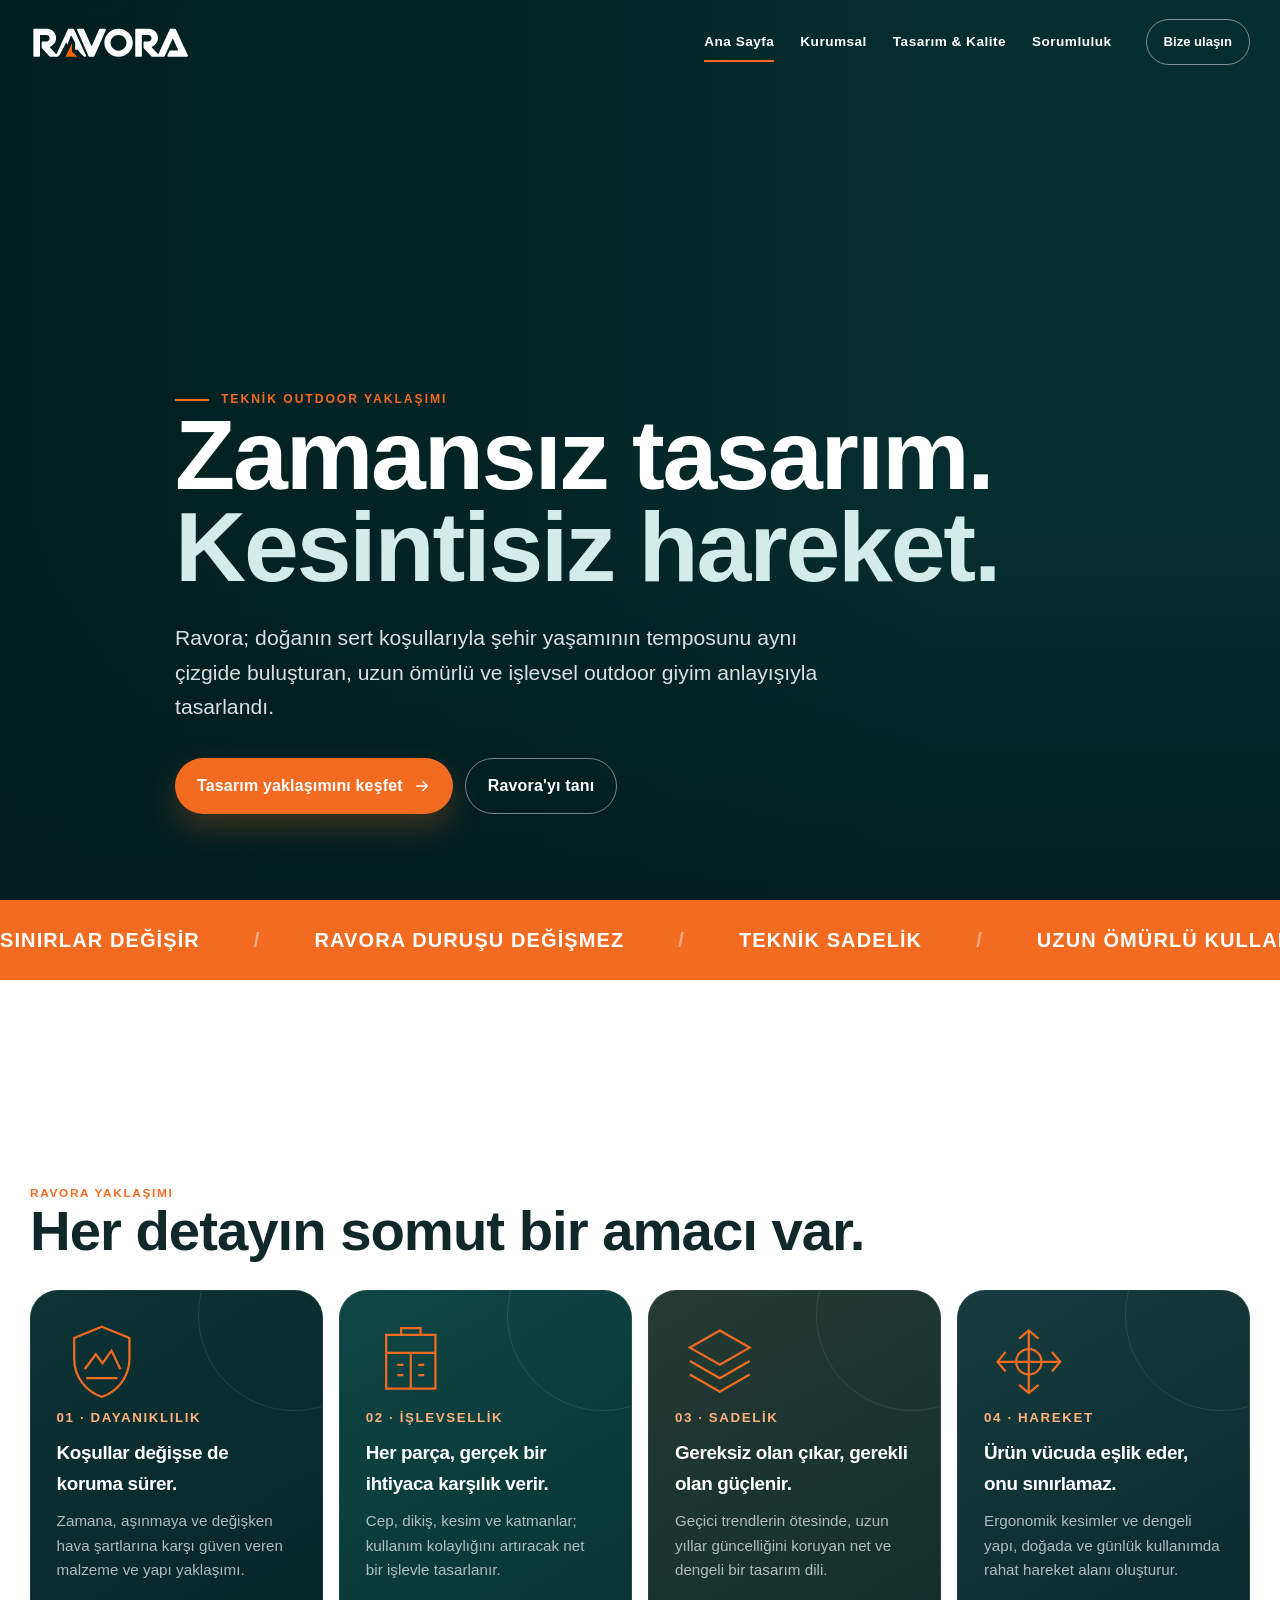
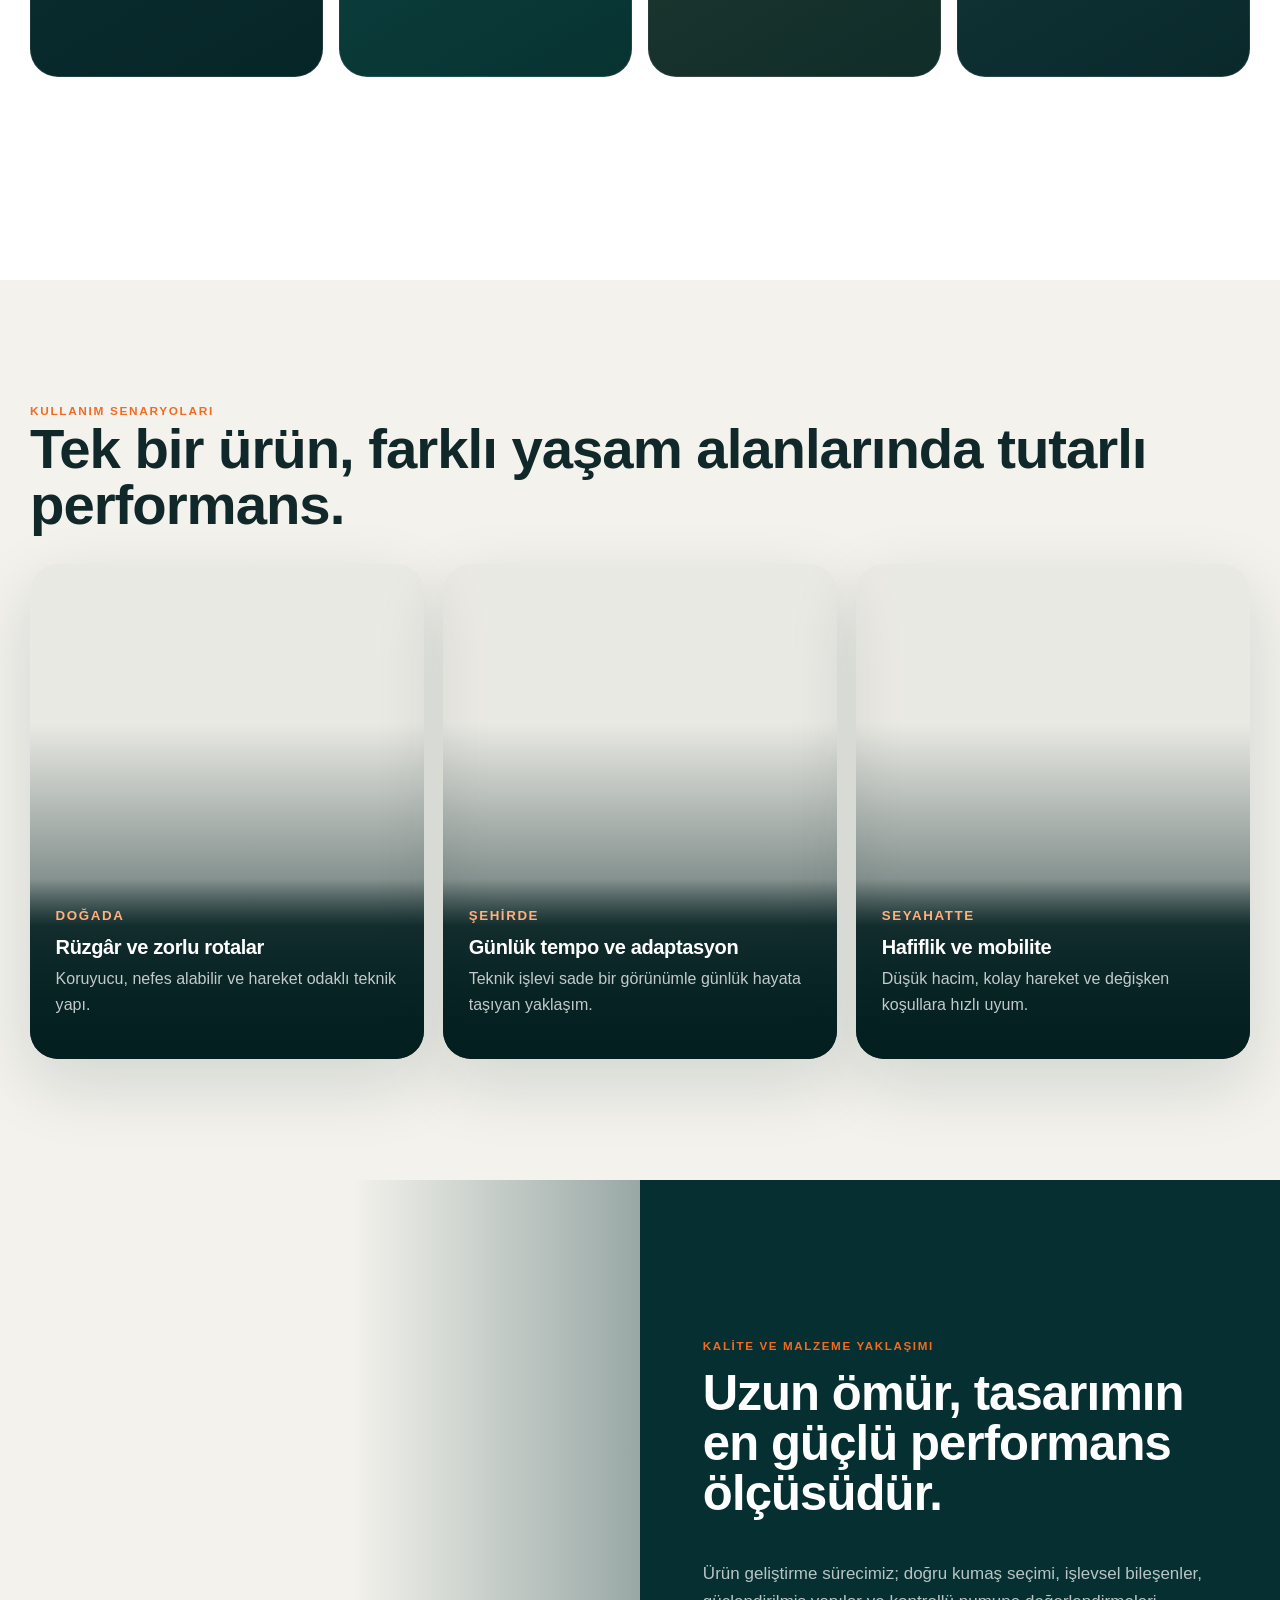
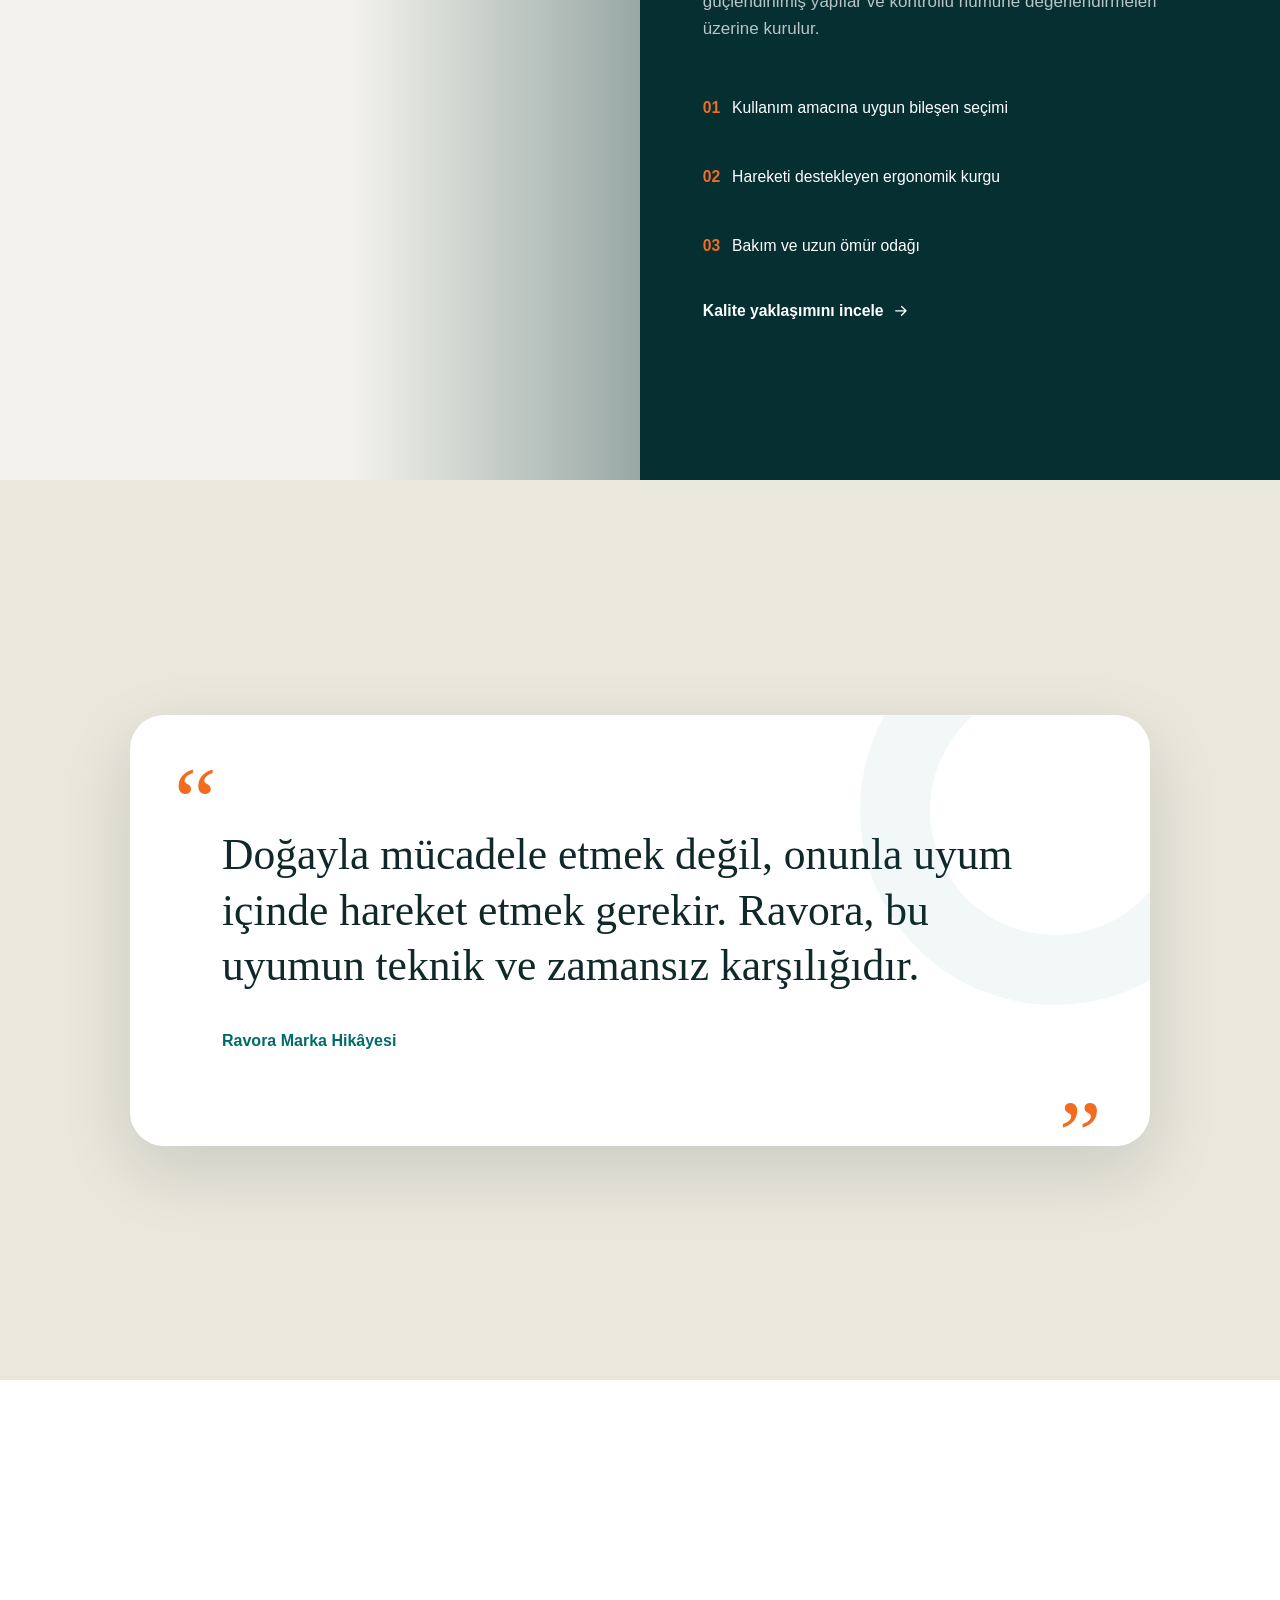
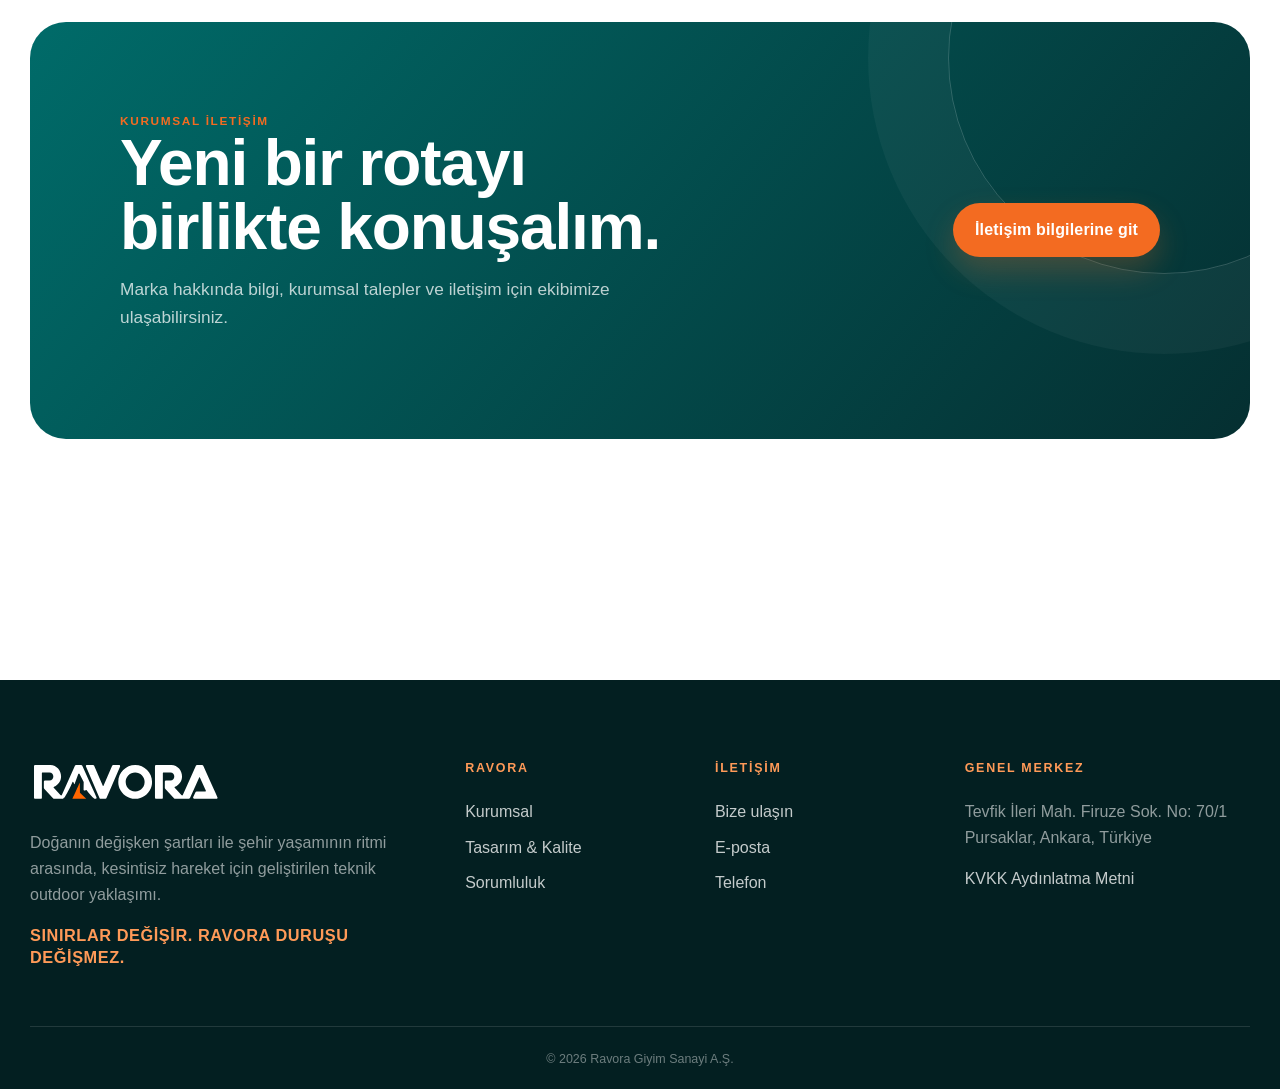
==== commit 7519c077: "Add files via upload" ====
--- a/index.html
+++ b/index.html
@@ -1,7 +1,7 @@
 <!DOCTYPE html>
+
 <html lang="tr"><head><meta charset="utf-8"/><meta content="width=device-width,initial-scale=1" name="viewport"/><meta content="Ana Sayfa — Ravora teknik outdoor giyim markası." name="description"/><title>Ana Sayfa | Ravora</title><link href="assets/brand/favicon.png" rel="icon"/><link href="assets/css/style.css" rel="stylesheet"/>
-
-</head><body class=""><a class="skip-link" href="#main-content">İçeriğe geç</a>
+</head><body class="module-scroll-page"><a class="skip-link" href="#main-content">İçeriğe geç</a>
 <header aria-label="Site üst alanı" class="header">
 <div class="container header-container">
 <a aria-label="Ravora ana sayfa" class="header-brand" href="index.html">
@@ -12,25 +12,24 @@
 <a class="header-action" href="iletisim.html">Bize ulaşın</a>
 <button aria-expanded="false" aria-label="Menüyü aç" class="navigation-toggle" type="button"><svg fill="none" stroke="currentColor" stroke-linecap="round" stroke-width="1.8" viewbox="0 0 24 24"><path d="M4 7h16M4 12h16M4 17h16"></path></svg></button>
 </div>
-
 </header><div aria-hidden="true" class="navigation-mobile"><div class="navigation-panel"><div class="navigation-header"><img alt="Ravora" src="assets/brand/ravora-logo.svg"/><button aria-label="Menüyü kapat" class="navigation-close" type="button"><svg fill="none" stroke="currentColor" stroke-linecap="round" stroke-width="1.8" viewbox="0 0 24 24"><path d="m6 6 12 12M18 6 6 18"></path></svg></button></div><nav aria-label="Mobil menü"><a class="navigation-link active" href="index.html">Ana Sayfa</a><a class="navigation-link" href="kurumsal.html">Kurumsal</a><a class="navigation-link" href="tasarim-kalite.html">Tasarım &amp; Kalite</a><a class="navigation-link" href="sorumluluk.html">Sorumluluk</a><a class="navigation-link" href="iletisim.html">İletişim</a></nav><div class="navigation-contact"><a href="mailto:ravora@ravoragiyim.com">ravora@ravoragiyim.com</a><a href="tel:+905071684352">+90 (507) 168 43 52</a></div></div></div><main id="main-content">
-<section class="hero-home"><img alt="Dağ rotasında Ravora teknik ceketleriyle yürüyen iki kişi" height="916" src="assets/img/anasayfa_hero_image001_1907x916.webp" width="1907"/><div class="container hero-home-content hero-home-content-aligned"><div class="eyebrow">Teknik outdoor yaklaşımı</div><h1>Zamansız tasarım.<span>Kesintisiz hareket.</span></h1><p class="hero-description">Ravora; doğanın sert koşullarıyla şehir yaşamının temposunu aynı çizgide buluşturan, uzun ömürlü ve işlevsel outdoor giyim anlayışıyla tasarlandı.</p><div class="hero-actions"><a class="button button-primary" href="tasarim-kalite.html">Tasarım yaklaşımını keşfet <svg aria-hidden="true" fill="none" stroke="currentColor" stroke-linecap="round" stroke-linejoin="round" stroke-width="1.8" viewbox="0 0 24 24"><path d="M5 12h14M13 6l6 6-6 6"></path></svg></a><a class="button button-outline" href="kurumsal.html" style="border-color:rgba(255,255,255,.45);color:#fff">Ravora'yı tanı</a></div></div></section>
+<section class="hero-home viewport-module"><picture class="media-picture"><source media="(max-width: 600px)" srcset="assets/img/anasayfa_hero_image001_1080x1920_m.webp"/><source media="(max-width: 1279px)" srcset="assets/img/anasayfa_hero_image001_1200x1200_t.webp"/><img alt="Dağ rotasında Ravora teknik ceketleriyle yürüyen iki kişi" decoding="async" height="1080" src="assets/img/anasayfa_hero_image001_1920x1080_d.webp" width="1920"/></picture><div class="container hero-home-content hero-home-content-aligned"><div class="eyebrow">Teknik outdoor yaklaşımı</div><h1>Zamansız tasarım.<span>Kesintisiz hareket.</span></h1><p class="hero-description">Ravora; doğanın sert koşullarıyla şehir yaşamının temposunu aynı çizgide buluşturan, uzun ömürlü ve işlevsel outdoor giyim anlayışıyla tasarlandı.</p><div class="hero-actions"><a class="button button-primary" href="tasarim-kalite.html">Tasarım yaklaşımını keşfet <svg aria-hidden="true" fill="none" stroke="currentColor" stroke-linecap="round" stroke-linejoin="round" stroke-width="1.8" viewbox="0 0 24 24"><path d="M5 12h14M13 6l6 6-6 6"></path></svg></a><a class="button button-outline" href="kurumsal.html" style="border-color:rgba(255,255,255,.45);color:#fff">Ravora'yı tanı</a></div></div></section>
 <section aria-label="Marka duruşu" class="marquee"><div class="marquee-track"><span>Sınırlar değişir</span><span>Ravora duruşu değişmez</span><span>Teknik sadelik</span><span>Uzun ömürlü kullanım</span><span>Sınırlar değişir</span><span>Ravora duruşu değişmez</span><span>Teknik sadelik</span><span>Uzun ömürlü kullanım</span></div></section>
-<section class="section surface-white"><div class="container"><div class="section-header reveal section-header-full"><div><div class="kicker">Ravora yaklaşımı</div><h2 class="section-title">Her detayın somut bir amacı var.</h2></div></div>
+<section class="section surface-white viewport-module"><div class="container"><div class="section-header reveal section-header-full"><div><div class="kicker">Ravora yaklaşımı</div><h2 class="section-title">Her detayın somut bir amacı var.</h2></div></div>
 <div class="feature-grid">
 <article class="feature-card reveal"><div class="feature-icon"><svg fill="none" stroke="currentColor" stroke-width="3" viewbox="0 0 120 120"><path d="M60 13 97 28v28c0 24-16 44-37 51-21-7-37-27-37-51V28l37-15Z"></path><path d="m37 70 15-20 9 12 12-17 12 25"></path><path d="M39 82h42"></path></svg></div><small>01 · DAYANIKLILIK</small><h3>Koşullar değişse de koruma sürer.</h3><p>Zamana, aşınmaya ve değişken hava şartlarına karşı güven veren malzeme ve yapı yaklaşımı.</p></article>
 <article class="feature-card reveal delay-1"><div class="feature-icon"><svg fill="none" stroke="currentColor" stroke-width="3" viewbox="0 0 120 120"><path d="M27 24h66v72H27z"></path><path d="M27 48h66M60 48v48M42 64h8M70 64h8M42 78h8M70 78h8"></path><path d="M47 24v-9h26v9"></path></svg></div><small>02 · İŞLEVSELLİK</small><h3>Her parça, gerçek bir ihtiyaca karşılık verir.</h3><p>Cep, dikiş, kesim ve katmanlar; kullanım kolaylığını artıracak net bir işlevle tasarlanır.</p></article>
 <article class="feature-card reveal delay-2"><div class="feature-icon"><svg fill="none" stroke="currentColor" stroke-width="3" viewbox="0 0 120 120"><path d="m60 18 40 23-40 23-40-23 40-23Z"></path><path d="m20 59 40 23 40-23M20 77l40 23 40-23"></path></svg></div><small>03 · SADELİK</small><h3>Gereksiz olan çıkar, gerekli olan güçlenir.</h3><p>Geçici trendlerin ötesinde, uzun yıllar güncelliğini koruyan net ve dengeli bir tasarım dili.</p></article>
 <article class="feature-card reveal delay-3"><div class="feature-icon"><svg fill="none" stroke="currentColor" stroke-width="3" viewbox="0 0 120 120"><path d="M18 60h84M60 18v84"></path><path d="m91 47 11 13-11 13M29 47 18 60l11 13M47 29l13-11 13 11M47 91l13 11 13-11"></path><circle cx="60" cy="60" r="17"></circle></svg></div><small>04 · HAREKET</small><h3>Ürün vücuda eşlik eder, onu sınırlamaz.</h3><p>Ergonomik kesimler ve dengeli yapı, doğada ve günlük kullanımda rahat hareket alanı oluşturur.</p></article>
 </div></div></section>
-<section class="section"><div class="container"><div class="section-header reveal section-header-full"><div><div class="kicker">Kullanım senaryoları</div><h2 class="section-title">Tek bir ürün, farklı yaşam alanlarında tutarlı performans.</h2></div></div><div class="card-grid">
-<article class="image-card reveal"><img alt="Yüksek dağ rotasında yürüyen outdoor kullanıcısı" height="560" loading="lazy" src="assets/img/anasayfa_cards_image001_392x560.webp" width="392"/><div class="image-card-content"><small>Doğada</small><h3>Rüzgâr ve zorlu rotalar</h3><p>Koruyucu, nefes alabilir ve hareket odaklı teknik yapı.</p></div></article>
-<article class="image-card reveal delay-1"><img alt="Yağmurlu şehirde şemsiyeyle yürüyen kadın" height="560" loading="lazy" src="assets/img/anasayfa_cards_image002_392x560.webp" width="392"/><div class="image-card-content"><small>Şehirde</small><h3>Günlük tempo ve adaptasyon</h3><p>Teknik işlevi sade bir görünümle günlük hayata taşıyan yaklaşım.</p></div></article>
-<article class="image-card reveal delay-2"><img alt="Modern terminalde seyahat eden Ravora kullanıcısı" height="560" loading="lazy" src="assets/img/anasayfa_cards_image003_392x560.webp" width="392"/><div class="image-card-content"><small>Seyahatte</small><h3>Hafiflik ve mobilite</h3><p>Düşük hacim, kolay hareket ve değişken koşullara hızlı uyum.</p></div></article>
+<section class="section viewport-module"><div class="container"><div class="section-header reveal section-header-full"><div><div class="kicker">Kullanım senaryoları</div><h2 class="section-title">Tek bir ürün, farklı yaşam alanlarında tutarlı performans.</h2></div></div><div class="card-grid">
+<article class="image-card reveal"><picture class="media-picture"><source media="(max-width: 600px)" srcset="assets/img/anasayfa_cards_image001_720x960_m.webp"/><source media="(max-width: 1279px)" srcset="assets/img/anasayfa_cards_image001_900x1200_t.webp"/><img alt="Yüksek dağ rotasında yürüyen outdoor kullanıcısı" decoding="async" height="1600" loading="lazy" src="assets/img/anasayfa_cards_image001_1200x1600_d.webp" width="1200"/></picture><div class="image-card-content"><small>Doğada</small><h3>Rüzgâr ve zorlu rotalar</h3><p>Koruyucu, nefes alabilir ve hareket odaklı teknik yapı.</p></div></article>
+<article class="image-card reveal delay-1"><picture class="media-picture"><source media="(max-width: 600px)" srcset="assets/img/anasayfa_cards_image002_720x960_m.webp"/><source media="(max-width: 1279px)" srcset="assets/img/anasayfa_cards_image002_900x1200_t.webp"/><img alt="Yağmurlu şehirde şemsiyeyle yürüyen kadın" decoding="async" height="1600" loading="lazy" src="assets/img/anasayfa_cards_image002_1200x1600_d.webp" width="1200"/></picture><div class="image-card-content"><small>Şehirde</small><h3>Günlük tempo ve adaptasyon</h3><p>Teknik işlevi sade bir görünümle günlük hayata taşıyan yaklaşım.</p></div></article>
+<article class="image-card reveal delay-2"><picture class="media-picture"><source media="(max-width: 600px)" srcset="assets/img/anasayfa_cards_image003_720x960_m.webp"/><source media="(max-width: 1279px)" srcset="assets/img/anasayfa_cards_image003_900x1200_t.webp"/><img alt="Modern terminalde seyahat eden Ravora kullanıcısı" decoding="async" height="1600" loading="lazy" src="assets/img/anasayfa_cards_image003_1200x1600_d.webp" width="1200"/></picture><div class="image-card-content"><small>Seyahatte</small><h3>Hafiflik ve mobilite</h3><p>Düşük hacim, kolay hareket ve değişken koşullara hızlı uyum.</p></div></article>
 </div></div></section>
-<section class="split-section"><div class="split-section-media"><img alt="Kayalık dağ patikasında Ravora teknik outdoor pantolonu kullanan yürüyüşçü" height="1032" loading="lazy" src="assets/img/anasayfa_split_image001_1001x1032.webp" width="1001"/></div><div class="split-section-content"><div class="kicker">Kalite ve malzeme yaklaşımı</div><h2>Uzun ömür, tasarımın en güçlü performans ölçüsüdür.</h2><p>Ürün geliştirme sürecimiz; doğru kumaş seçimi, işlevsel bileşenler, güçlendirilmiş yapılar ve kontrollü numune değerlendirmeleri üzerine kurulur.</p><div class="detail-list"><div class="detail-item"><b>01</b><span>Kullanım amacına uygun bileşen seçimi</span></div><div class="detail-item"><b>02</b><span>Hareketi destekleyen ergonomik kurgu</span></div><div class="detail-item"><b>03</b><span>Bakım ve uzun ömür odağı</span></div></div><a class="text-link" href="tasarim-kalite.html" style="color:#fff">Kalite yaklaşımını incele <svg aria-hidden="true" fill="none" stroke="currentColor" stroke-linecap="round" stroke-linejoin="round" stroke-width="1.8" viewbox="0 0 24 24"><path d="M5 12h14M13 6l6 6-6 6"></path></svg></a></div></section>
-<section class="section surface-sand"><div class="container"><div class="quote-card reveal"><span class="quote-mark open">“</span><blockquote>Doğayla mücadele etmek değil, onunla uyum içinde hareket etmek gerekir. Ravora, bu uyumun teknik ve zamansız karşılığıdır.</blockquote><cite>Ravora Marka Hikâyesi</cite><span class="quote-mark close">“</span></div></div></section>
-<section class="section surface-white"><div class="container"><div class="callout reveal"><div><div class="kicker">Kurumsal iletişim</div><h2>Yeni bir rotayı birlikte konuşalım.</h2><p>Marka hakkında bilgi, kurumsal talepler ve iletişim için ekibimize ulaşabilirsiniz.</p></div><div class="callout-action"><a class="button button-primary" href="iletisim.html">İletişim bilgilerine git</a></div></div></div></section>
+<section class="split-section viewport-module"><div class="split-section-media"><picture class="media-picture"><source media="(max-width: 600px)" srcset="assets/img/anasayfa_split_image001_1080x1350_m.webp"/><source media="(max-width: 1279px)" srcset="assets/img/anasayfa_split_image001_1200x900_t.webp"/><img alt="Kayalık dağ patikasında Ravora teknik outdoor pantolonu kullanan yürüyüşçü" decoding="async" height="1200" loading="lazy" src="assets/img/anasayfa_split_image001_1200x1200_d.webp" width="1200"/></picture></div><div class="split-section-content"><div class="kicker">Kalite ve malzeme yaklaşımı</div><h2>Uzun ömür, tasarımın en güçlü performans ölçüsüdür.</h2><p>Ürün geliştirme sürecimiz; doğru kumaş seçimi, işlevsel bileşenler, güçlendirilmiş yapılar ve kontrollü numune değerlendirmeleri üzerine kurulur.</p><div class="detail-list"><div class="detail-item"><b>01</b><span>Kullanım amacına uygun bileşen seçimi</span></div><div class="detail-item"><b>02</b><span>Hareketi destekleyen ergonomik kurgu</span></div><div class="detail-item"><b>03</b><span>Bakım ve uzun ömür odağı</span></div></div><a class="text-link" href="tasarim-kalite.html" style="color:#fff">Kalite yaklaşımını incele <svg aria-hidden="true" fill="none" stroke="currentColor" stroke-linecap="round" stroke-linejoin="round" stroke-width="1.8" viewbox="0 0 24 24"><path d="M5 12h14M13 6l6 6-6 6"></path></svg></a></div></section>
+<section class="section surface-sand viewport-module"><div class="container"><div class="quote-card reveal"><span class="quote-mark open">“</span><blockquote>Doğayla mücadele etmek değil, onunla uyum içinde hareket etmek gerekir. Ravora, bu uyumun teknik ve zamansız karşılığıdır.</blockquote><cite>Ravora Marka Hikâyesi</cite><span class="quote-mark close">“</span></div></div></section>
+<section class="section surface-white viewport-module"><div class="container"><div class="callout reveal"><div><div class="kicker">Kurumsal iletişim</div><h2>Yeni bir rotayı birlikte konuşalım.</h2><p>Marka hakkında bilgi, kurumsal talepler ve iletişim için ekibimize ulaşabilirsiniz.</p></div><div class="callout-action"><a class="button button-primary" href="iletisim.html">İletişim bilgilerine git</a></div></div></div></section>
 </main><footer class="footer"><div class="container"><div class="footer-columns">
 <div class="footer-intro"><img alt="Ravora" src="assets/brand/ravora-logo-white.svg"/><p>Doğanın değişken şartları ile şehir yaşamının ritmi arasında, kesintisiz hareket için geliştirilen teknik outdoor yaklaşımı.</p><div class="footer-tagline">SINIRLAR DEĞİŞİR. RAVORA DURUŞU DEĞİŞMEZ.</div></div>
 <div><h3>Ravora</h3><a href="kurumsal.html">Kurumsal</a><a href="tasarim-kalite.html">Tasarım &amp; Kalite</a><a href="sorumluluk.html">Sorumluluk</a></div>
@@ -38,5 +37,4 @@
 <div class="footer-address"><h3>Genel merkez</h3><p>Tevfik İleri Mah. Firuze Sok. No: 70/1<br/>Pursaklar, Ankara, Türkiye</p><a href="kvkk.html">KVKK Aydınlatma Metni</a></div>
 </div><div class="footer-bottom"><span>© 2026 Ravora Giyim Sanayi A.Ş.</span></div></div></footer>
 <script src="assets/js/main.js"></script>
-
 </body></html>
--- a/assets/css/style.css
+++ b/assets/css/style.css
@@ -16,7 +16,7 @@
 
 .section{padding:112px 0}.section-sm{padding:78px 0}.surface-white{background:#fff}.surface-dark{background:var(--night);color:#fff}.surface-teal{background:var(--teal);color:#fff}.surface-sand{background:var(--paper-2)}.section-header{display:grid;grid-template-columns:.8fr 1.2fr;gap:80px;align-items:end;margin-bottom:56px}.section-header p{font-size:1.08rem;color:var(--muted);margin:0;max-width:650px}.surface-dark .section-header p,.surface-teal .section-header p{color:rgba(255,255,255,.72)}
 
-.hero-home{min-height:100svh;position:relative;display:flex;align-items:flex-end;color:#fff;overflow:hidden;background:var(--deep)}.hero-home picture,.hero-home img{position:absolute;inset:0;width:100%;height:100%;object-fit:cover}.hero-home img{}.hero-home:after{content:"";position:absolute;inset:0;background:linear-gradient(90deg,rgba(2,30,31,.92) 0%,rgba(2,30,31,.58) 43%,rgba(2,30,31,.08) 74%),linear-gradient(0deg,rgba(2,25,27,.74),transparent 42%)}.hero-home-content{position:relative;z-index:2;padding:160px 0 86px;max-width:820px}.hero-home h1{font-size:clamp(3.3rem,7.7vw,7.4rem);line-height:.93;margin:0 0 28px;letter-spacing:-.022em}.hero-home h1 span{display:block;color:#d4ece9}.hero-description{font-size:clamp(1.04rem,1.7vw,1.32rem);max-width:680px;color:rgba(255,255,255,.86);margin:0 0 34px}.hero-actions{display:flex;flex-wrap:wrap;gap:12px}.hero-index{position:absolute;z-index:2;right:4vw;bottom:48px;display:grid;gap:6px;text-align:right}.hero-index strong{font-size:1.12rem}.hero-index span{font-size:.72rem;letter-spacing:.13em;text-transform:uppercase;color:rgba(255,255,255,.58)}
+.hero-home{min-height:100svh;position:relative;display:flex;align-items:flex-end;color:#fff;overflow:hidden;background:var(--deep)}.hero-home picture,.hero-home img{position:absolute;inset:0;width:100%;height:100%;object-fit:cover}.hero-home:after{content:"";position:absolute;inset:0;background:linear-gradient(90deg,rgba(2,30,31,.92) 0%,rgba(2,30,31,.58) 43%,rgba(2,30,31,.08) 74%),linear-gradient(0deg,rgba(2,25,27,.74),transparent 42%)}.hero-home-content{position:relative;z-index:2;padding:160px 0 86px;max-width:820px}.hero-home h1{font-size:clamp(3.3rem,7.7vw,7.4rem);line-height:.93;margin:0 0 28px;letter-spacing:-.022em}.hero-home h1 span{display:block;color:#d4ece9}.hero-description{font-size:clamp(1.04rem,1.7vw,1.32rem);max-width:680px;color:rgba(255,255,255,.86);margin:0 0 34px}.hero-actions{display:flex;flex-wrap:wrap;gap:12px}.hero-index{position:absolute;z-index:2;right:4vw;bottom:48px;display:grid;gap:6px;text-align:right}.hero-index strong{font-size:1.12rem}.hero-index span{font-size:.72rem;letter-spacing:.13em;text-transform:uppercase;color:rgba(255,255,255,.58)}
 
 .marquee{background:var(--orange);color:#fff;padding:24px 0;overflow:hidden}.marquee-track{display:flex;gap:54px;white-space:nowrap;align-items:center;font-weight:820;letter-spacing:.09em;text-transform:uppercase;font-size:clamp(.9rem,1.8vw,1.25rem);animation:marquee 30s linear infinite}.marquee-track span:after{content:"/";margin-left:54px;opacity:.45}@keyframes marquee{to{transform:translateX(-50%)}}
 
@@ -54,11 +54,11 @@
 .footer-bottom{justify-content:center;text-align:center}
 .marquee-track{font-family:var(--font);letter-spacing:.055em;font-weight:760}
 .hero-content-top{justify-content:flex-start!important;padding-top:clamp(132px,13vw,200px)!important}
-.split-hero-media img{}
+
 .split-hero-dark-content{justify-content:flex-start;padding-top:clamp(138px,13vw,205px)}
-.split-hero-dark-media img{}
-.split-section-media img{}
-.split-layout-media img{}
+
+
+
 .steps.steps-complete:before{right:12.5%}
 .steps.steps-complete .step:last-child:after{content:"";position:absolute;right:-1px;top:28px;width:50%;height:3px;background:var(--paper-2);z-index:-1}
 .split-panel{background:linear-gradient(135deg,#06383a 0%,#0a5451 52%,#06383a 100%)}
@@ -128,7 +128,7 @@
 
 .split-hero-dark h1{font-size:clamp(3.1rem,5.8vw,5.8rem);overflow-wrap:normal;word-break:normal;hyphens:none}
 .heading-line{display:block;white-space:nowrap}
-.split-hero-dark-media img{}
+
 
 .cycle-diagram{overflow:hidden}
 .cycle-lines{position:absolute;inset:2%;width:96%;height:96%;z-index:1;pointer-events:none;filter:drop-shadow(0 2px 2px rgba(0,0,0,.2))}
@@ -373,18 +373,1019 @@
     height: 108px !important;
   }
 }
-
-@media (min-width:1700px){
-  .hero-home{height:calc(100vw * 916 / 1907);min-height:0}
-  .split-section{height:calc(100vw * 1032 / 1907);min-height:0}
-  .split-hero{height:calc(100vw * 1039 / 1907);min-height:0}
-  .split-hero-media{min-height:0}
-  .split-hero-dark{height:calc(100vw * 904 / 1907);min-height:0}
-  .split-hero-dark-media{min-height:0}
-  .split-layout{height:calc(100vw * 827 / 1907);min-height:0}
-  .split-layout-media{min-height:0}
-  .image-hero{height:calc(100vw * 977 / 1907);min-height:0}
-  .feature-banner{height:calc(100vw * 700 / 1907);min-height:0}
-  .image-hero-contact{height:calc(100vw * 656 / 1907);min-height:0}
-}
 .navigation-mobile{z-index:1100}
+
+/* Responsive image canvases */
+.media-picture{
+  position:absolute;
+  inset:0;
+  display:block;
+  width:100%;
+  height:100%;
+  overflow:hidden;
+}
+.media-picture img{
+  width:100%;
+  height:100%;
+  object-fit:cover;
+}
+.hero-home{
+  height:auto;
+  min-height:0;
+  aspect-ratio:16 / 9;
+}
+.image-card{
+  min-height:0;
+  aspect-ratio:3 / 4;
+}
+.split-section,
+.split-hero,
+.split-hero-dark,
+.split-layout{
+  height:auto;
+  min-height:0;
+}
+.split-section-media,
+.split-hero-media,
+.split-hero-dark-media,
+.split-layout-media{
+  min-height:0;
+  aspect-ratio:1 / 1;
+}
+.image-banner{
+  min-height:0;
+  aspect-ratio:8 / 3;
+}
+.image-hero{
+  min-height:0;
+  aspect-ratio:16 / 9;
+}
+.feature-banner{
+  min-height:0;
+  aspect-ratio:8 / 3;
+}
+.image-hero-contact{
+  min-height:0;
+  aspect-ratio:2 / 1;
+}
+.feature-banner > .media-picture,
+.image-hero-contact > .media-picture{
+  position:absolute;
+  inset:0;
+}
+
+@media(max-width:1279px){
+  .hero-home,
+  .image-hero,
+  .image-hero-contact{
+    min-height:0;
+    aspect-ratio:1 / 1;
+  }
+  .split-section,
+  .split-hero,
+  .split-hero-dark,
+  .split-layout{
+    grid-template-columns:1fr;
+  }
+  .split-section-media,
+  .split-hero-media,
+  .split-hero-dark-media,
+  .split-layout-media{
+    min-height:0;
+    aspect-ratio:4 / 3;
+  }
+  .image-banner,
+  .feature-banner{
+    min-height:0;
+    aspect-ratio:4 / 3;
+  }
+}
+
+@media(max-width:600px){
+  .hero-home,
+  .image-hero,
+  .image-hero-contact{
+    min-height:0;
+    aspect-ratio:9 / 16;
+  }
+  .split-section-media,
+  .split-hero-media,
+  .split-hero-dark-media,
+  .split-layout-media,
+  .image-banner,
+  .feature-banner{
+    min-height:0;
+    aspect-ratio:4 / 5;
+  }
+  .image-card{
+    min-height:0;
+    aspect-ratio:3 / 4;
+  }
+  .hero-home-content{
+    padding-top:105px;
+    padding-bottom:48px;
+  }
+}
+
+/* Viewport modules */
+.viewport-module{
+  min-height:100vh;
+  min-height:100svh;
+}
+
+main > .section.viewport-module,
+main > .content-section-wide.viewport-module,
+main > .map-section.viewport-module,
+main > .legal-hero.viewport-module{
+  display:flex;
+  flex-direction:column;
+  justify-content:center;
+}
+
+.hero-home.viewport-module,
+.image-hero.viewport-module,
+.image-hero-contact.viewport-module,
+.feature-banner.viewport-module{
+  aspect-ratio:auto;
+  min-height:100vh;
+  min-height:100svh;
+}
+
+.split-section.viewport-module,
+.split-hero.viewport-module,
+.split-hero-dark.viewport-module,
+.split-layout.viewport-module{
+  min-height:100vh;
+  min-height:100svh;
+}
+
+@media(min-width:1280px){
+  .split-section.viewport-module > .split-section-media,
+  .split-hero.viewport-module > .split-hero-media,
+  .split-hero-dark.viewport-module > .split-hero-dark-media,
+  .split-layout.viewport-module > .split-layout-media{
+    min-height:100%;
+    aspect-ratio:auto;
+  }
+}
+
+@media(max-width:1279px){
+  .split-section.viewport-module > .split-section-media,
+  .split-hero.viewport-module > .split-hero-media,
+  .split-hero-dark.viewport-module > .split-hero-dark-media,
+  .split-layout.viewport-module > .split-layout-media{
+    min-height:42svh;
+    aspect-ratio:auto;
+  }
+}
+
+@media(max-height:850px) and (min-width:821px){
+  main > .section.viewport-module{
+    padding-top:72px;
+    padding-bottom:72px;
+  }
+  .viewport-module .section-header{
+    margin-bottom:38px;
+  }
+}
+
+
+
+/* Full-screen module layout */
+html.module-scroll-enabled{
+  scroll-snap-type:y mandatory;
+  overscroll-behavior-y:none;
+}
+body.module-scroll-page{
+  overflow-x:hidden;
+}
+body.module-scroll-page main > .viewport-module{
+  box-sizing:border-box;
+  width:100%;
+  height:100vh;
+  height:100svh;
+  min-height:100vh;
+  min-height:100svh;
+  max-height:100vh;
+  max-height:100svh;
+  overflow:hidden;
+  scroll-snap-align:start;
+  scroll-snap-stop:always;
+}
+body.module-scroll-page .footer{
+  scroll-snap-align:end;
+}
+body.module-scroll-page main > .section.viewport-module,
+body.module-scroll-page main > .content-section-wide.viewport-module,
+body.module-scroll-page main > .map-section.viewport-module,
+body.module-scroll-page main > .legal-hero.viewport-module{
+  display:flex;
+  flex-direction:column;
+  justify-content:center;
+}
+body.module-scroll-page main > .section.viewport-module{
+  padding:clamp(40px,5.6svh,72px) 0;
+}
+body.module-scroll-page .viewport-module .container{
+  position:relative;
+  z-index:2;
+}
+body.module-scroll-page .viewport-module .section-header{
+  margin-bottom:clamp(22px,3.4svh,42px);
+}
+body.module-scroll-page .viewport-module .section-header.section-header-full{
+  margin-bottom:clamp(22px,3.4svh,42px);
+}
+body.module-scroll-page .viewport-module .section-header.section-header-full .section-title{
+  font-size:clamp(2.65rem,4.4vw,4.7rem);
+  line-height:1;
+}
+
+/* Home modules */
+body.module-scroll-page .feature-grid{
+  grid-template-columns:repeat(4,minmax(0,1fr));
+  gap:clamp(12px,1.3vw,18px);
+}
+body.module-scroll-page .feature-card{
+  min-height:0;
+  height:clamp(300px,43svh,420px);
+  padding:clamp(20px,2vw,30px);
+}
+body.module-scroll-page .feature-icon{
+  height:clamp(78px,10svh,118px);
+}
+body.module-scroll-page .feature-icon svg{
+  width:clamp(68px,7vw,92px);
+  height:clamp(68px,7vw,92px);
+}
+body.module-scroll-page .feature-card h3{
+  font-size:clamp(1.18rem,1.45vw,1.55rem);
+}
+body.module-scroll-page .card-grid{
+  grid-template-columns:repeat(3,minmax(0,1fr));
+  gap:clamp(12px,1.5vw,22px);
+}
+body.module-scroll-page .image-card{
+  min-height:0;
+  height:min(55svh,560px);
+  aspect-ratio:3/4;
+  justify-self:stretch;
+}
+body.module-scroll-page .image-card-content{
+  height:auto;
+  min-height:clamp(150px,20svh,220px);
+  padding:clamp(18px,2vw,30px);
+}
+body.module-scroll-page .image-card-content h3{
+  min-height:0;
+  font-size:clamp(1.25rem,1.55vw,1.75rem);
+}
+body.module-scroll-page .image-card-content p{
+  min-height:0;
+}
+
+/* Split modules */
+body.module-scroll-page .split-section.viewport-module,
+body.module-scroll-page .split-hero.viewport-module,
+body.module-scroll-page .split-hero-dark.viewport-module,
+body.module-scroll-page .split-layout.viewport-module{
+  display:grid;
+  grid-template-columns:1fr 1fr;
+  grid-template-rows:100%;
+  padding-top:0;
+}
+body.module-scroll-page .split-hero.viewport-module,
+body.module-scroll-page .split-hero-dark.viewport-module{
+  padding-top:84px;
+  grid-template-rows:calc(100svh - 84px);
+}
+body.module-scroll-page .split-section-media,
+body.module-scroll-page .split-hero-media,
+body.module-scroll-page .split-hero-dark-media,
+body.module-scroll-page .split-layout-media{
+  min-height:0!important;
+  height:100%;
+  aspect-ratio:auto!important;
+}
+body.module-scroll-page .split-section-content,
+body.module-scroll-page .split-hero-content,
+body.module-scroll-page .split-hero-dark-content,
+body.module-scroll-page .split-layout-content{
+  min-height:0;
+  height:100%;
+  box-sizing:border-box;
+  overflow:hidden;
+  justify-content:center;
+  padding:clamp(42px,5vw,82px);
+}
+body.module-scroll-page .split-section-content h2,
+body.module-scroll-page .split-layout-content .section-title{
+  font-size:clamp(2.35rem,3.9vw,4.4rem);
+  line-height:1.02;
+}
+body.module-scroll-page .detail-item,
+body.module-scroll-page .detail-row{
+  padding:clamp(13px,1.8svh,22px) 0;
+}
+body.module-scroll-page .split-hero h1,
+body.module-scroll-page .split-hero-dark h1{
+  font-size:clamp(3rem,5.5vw,5.8rem);
+}
+
+/* Corporate and design grids */
+body.module-scroll-page .text-layout-stacked{
+  gap:clamp(22px,3svh,40px);
+}
+body.module-scroll-page .text-layout-stacked .text-heading{
+  font-size:clamp(2.4rem,4.5vw,4.7rem);
+}
+body.module-scroll-page .card-grid-three{
+  grid-template-columns:repeat(3,minmax(0,1fr));
+  gap:clamp(12px,1.5vw,20px);
+  margin-top:clamp(24px,4svh,48px);
+}
+body.module-scroll-page .content-card{
+  min-height:0;
+  height:clamp(210px,28svh,300px);
+  padding:clamp(22px,2.4vw,34px);
+}
+body.module-scroll-page .content-card b{
+  font-size:clamp(2.8rem,4vw,4rem);
+}
+body.module-scroll-page .content-card h3{
+  margin:clamp(12px,2svh,22px) 0 8px;
+}
+body.module-scroll-page .card-grid-two{
+  gap:clamp(14px,1.7vw,22px);
+}
+body.module-scroll-page .feature-panel{
+  min-height:0;
+  height:min(50svh,500px);
+  padding:clamp(28px,3.4vw,48px);
+}
+body.module-scroll-page .feature-panel h3{
+  font-size:clamp(1.75rem,2.5vw,2.4rem);
+  margin:clamp(14px,2svh,22px) 0;
+}
+body.module-scroll-page .row-item{
+  padding:clamp(13px,1.8svh,24px) 0;
+}
+body.module-scroll-page .row-item b{
+  font-size:clamp(2.5rem,3.2vw,3.5rem);
+}
+body.module-scroll-page .timeline-item{
+  min-height:0;
+  height:min(38svh,360px);
+  padding:clamp(22px,2.3vw,36px);
+}
+body.module-scroll-page .timeline-icon{
+  font-size:clamp(2.5rem,3.5vw,3.8rem);
+}
+body.module-scroll-page .timeline-item h3{
+  margin:clamp(14px,2svh,24px) 0 10px;
+}
+body.module-scroll-page .card-grid-two-wide{
+  grid-template-columns:repeat(2,minmax(0,1fr));
+  gap:clamp(12px,1.4vw,18px);
+}
+body.module-scroll-page .feature-box{
+  min-height:0;
+  height:clamp(205px,28svh,300px);
+  padding:clamp(22px,2.4vw,36px);
+}
+body.module-scroll-page .feature-box-icon{
+  height:clamp(60px,8svh,100px);
+}
+body.module-scroll-page .feature-box svg{
+  width:clamp(58px,6vw,88px);
+  height:clamp(58px,6vw,88px);
+}
+body.module-scroll-page .feature-box h3{
+  margin:clamp(10px,1.4svh,16px) 0 7px;
+}
+
+/* Scenario banners become compact rows while preserving each image variant's intended ratio. */
+body.module-scroll-page .banner-list{
+  display:grid;
+  gap:clamp(10px,1.4svh,16px);
+}
+body.module-scroll-page .banner-list .image-banner{
+  min-height:0;
+  height:clamp(132px,17svh,190px);
+  aspect-ratio:auto;
+  display:flex;
+  align-items:stretch;
+  background:var(--deep);
+}
+body.module-scroll-page .banner-list .media-picture{
+  position:relative;
+  inset:auto;
+  flex:0 0 auto;
+  width:clamp(300px,33%,430px);
+  height:100%;
+  aspect-ratio:8/3;
+}
+body.module-scroll-page .banner-list .image-banner:after{
+  background:linear-gradient(90deg,rgba(2,30,31,.08),rgba(2,30,31,.92) 92%);
+}
+body.module-scroll-page .banner-list .image-banner-content{
+  position:relative;
+  inset:auto;
+  z-index:2;
+  flex:1;
+  display:flex;
+  flex-direction:column;
+  justify-content:center;
+  padding:clamp(16px,2vw,28px);
+  max-width:none;
+}
+body.module-scroll-page .banner-list .image-banner-content h3{
+  font-size:clamp(1.25rem,1.8vw,1.8rem);
+  margin:5px 0;
+}
+body.module-scroll-page .banner-list .image-banner-content p{
+  margin:0;
+  font-size:clamp(.86rem,1vw,1rem);
+}
+body.module-scroll-page .steps{
+  gap:clamp(16px,2.3vw,36px);
+}
+body.module-scroll-page .step{
+  padding:0 clamp(8px,1.3vw,20px);
+}
+body.module-scroll-page .step-number{
+  width:clamp(64px,7vw,94px);
+  height:clamp(64px,7vw,94px);
+}
+body.module-scroll-page .split-panel{
+  min-height:0;
+  max-height:76svh;
+}
+body.module-scroll-page .split-panel-heading,
+body.module-scroll-page .split-panel-list{
+  padding:clamp(28px,4vw,56px);
+}
+body.module-scroll-page .split-panel-item{
+  padding:clamp(12px,1.8svh,20px) 0;
+}
+
+/* Responsibility, contact and legal modules */
+body.module-scroll-page .card-list{
+  gap:clamp(10px,1.3svh,16px);
+}
+body.module-scroll-page .card-list .card-row{
+  min-height:0!important;
+  height:clamp(145px,18svh,190px);
+  padding:clamp(18px,2vw,30px)!important;
+}
+body.module-scroll-page .card-list .card-row .card-row-icon{
+  width:clamp(82px,8vw,124px)!important;
+  height:clamp(82px,8vw,124px)!important;
+}
+body.module-scroll-page .diagram-layout{
+  min-height:0;
+  align-items:center;
+  gap:clamp(36px,6vw,90px);
+}
+body.module-scroll-page .cycle-diagram{
+  width:min(56svh,560px);
+  max-width:46vw;
+}
+body.module-scroll-page .diagram-content h2{
+  font-size:clamp(2.5rem,4.3vw,4.8rem);
+}
+body.module-scroll-page .content-section-wide.viewport-module{
+  padding:clamp(72px,10svh,120px) 0 clamp(42px,6svh,72px);
+}
+body.module-scroll-page .contact-card-grid{
+  gap:clamp(12px,1.7vw,22px);
+}
+body.module-scroll-page .contact-card-grid article{
+  min-height:0;
+  height:min(29svh,280px);
+  padding:clamp(24px,3vw,44px);
+}
+body.module-scroll-page .map-section.viewport-module{
+  padding:clamp(80px,10svh,112px) 0 0;
+  justify-content:flex-start;
+}
+body.module-scroll-page .map-section .section-header{
+  margin-bottom:clamp(16px,2.5svh,28px);
+}
+body.module-scroll-page .map-container{
+  flex:1;
+  min-height:0;
+  height:auto;
+}
+body.module-scroll-page .legal-hero.viewport-module{
+  padding:84px 0 0;
+}
+body.module-scroll-page .legal-section .legal-copy{
+  max-width:980px;
+  margin:auto;
+  padding:clamp(28px,4vw,54px);
+}
+body.module-scroll-page .legal-section .legal-copy h2{
+  font-size:clamp(1.45rem,2vw,1.85rem);
+  margin-top:clamp(22px,3svh,34px);
+}
+body.module-scroll-page .legal-section .legal-copy p,
+body.module-scroll-page .legal-section .legal-copy li{
+  font-size:clamp(.94rem,1.15vw,1.06rem);
+}
+
+/* Tablet modules */
+@media(max-width:1279px){
+  body.module-scroll-page main > .section.viewport-module{
+    padding:clamp(34px,4.8svh,54px) 0;
+  }
+  body.module-scroll-page .viewport-module .section-header.section-header-full .section-title{
+    font-size:clamp(2.45rem,5.5vw,3.9rem);
+  }
+  body.module-scroll-page .feature-grid{
+    grid-template-columns:repeat(2,minmax(0,1fr));
+  }
+  body.module-scroll-page .feature-card{
+    height:clamp(205px,27svh,270px);
+  }
+  body.module-scroll-page .feature-icon{
+    height:clamp(50px,7svh,72px);
+  }
+  body.module-scroll-page .feature-icon svg{
+    width:clamp(48px,6vw,68px);
+    height:clamp(48px,6vw,68px);
+  }
+  body.module-scroll-page .card-grid{
+    grid-template-columns:repeat(3,minmax(0,1fr));
+  }
+  body.module-scroll-page .image-card{
+    height:min(52svh,460px);
+  }
+  body.module-scroll-page .image-card-content{
+    min-height:clamp(138px,19svh,180px);
+  }
+  body.module-scroll-page .split-section.viewport-module,
+  body.module-scroll-page .split-hero.viewport-module,
+  body.module-scroll-page .split-hero-dark.viewport-module,
+  body.module-scroll-page .split-layout.viewport-module{
+    position:relative;
+    display:block;
+    padding-top:0;
+  }
+  body.module-scroll-page .split-section-media,
+  body.module-scroll-page .split-hero-media,
+  body.module-scroll-page .split-hero-dark-media,
+  body.module-scroll-page .split-layout-media{
+    position:absolute;
+    inset:0;
+    width:100%;
+    height:100%;
+  }
+  body.module-scroll-page .split-section-content,
+  body.module-scroll-page .split-hero-content,
+  body.module-scroll-page .split-hero-dark-content,
+  body.module-scroll-page .split-layout-content{
+    position:relative;
+    z-index:2;
+    width:min(620px,64vw);
+    height:auto;
+    min-height:0;
+    max-height:calc(100svh - 120px);
+    margin:0 5vw;
+    padding:clamp(30px,4.5vw,54px);
+    border-radius:var(--radius);
+    top:50%;
+    transform:translateY(-50%);
+    backdrop-filter:blur(14px);
+    box-shadow:var(--shadow);
+  }
+  body.module-scroll-page .split-hero-content{
+    background:rgba(250,249,245,.93);
+  }
+  body.module-scroll-page .split-section-content,
+  body.module-scroll-page .split-hero-dark-content{
+    background:rgba(6,38,40,.91);
+  }
+  body.module-scroll-page .split-layout-content{
+    background:rgba(243,242,236,.94);
+  }
+  body.module-scroll-page .split-hero-dark.viewport-module,
+  body.module-scroll-page .split-hero.viewport-module{
+    padding-top:72px;
+  }
+  body.module-scroll-page .split-hero.viewport-module .split-hero-content,
+  body.module-scroll-page .split-hero-dark.viewport-module .split-hero-dark-content{
+    top:calc(50% + 36px);
+  }
+  body.module-scroll-page .split-hero h1,
+  body.module-scroll-page .split-hero-dark h1{
+    font-size:clamp(2.8rem,6.5vw,4.6rem);
+  }
+  body.module-scroll-page .card-grid-three{
+    grid-template-columns:repeat(3,minmax(0,1fr));
+  }
+  body.module-scroll-page .content-card{
+    height:clamp(180px,25svh,240px);
+  }
+  body.module-scroll-page .card-grid-two{
+    grid-template-columns:repeat(2,minmax(0,1fr));
+  }
+  body.module-scroll-page .feature-panel{
+    height:min(46svh,390px);
+  }
+  body.module-scroll-page .timeline{
+    grid-template-columns:repeat(4,minmax(0,1fr));
+  }
+  body.module-scroll-page .timeline-item{
+    height:min(43svh,330px);
+    border-bottom:0!important;
+  }
+  body.module-scroll-page .card-grid-two-wide{
+    grid-template-columns:repeat(2,minmax(0,1fr));
+  }
+  body.module-scroll-page .feature-box{
+    height:clamp(175px,24svh,225px);
+  }
+  body.module-scroll-page .banner-list .image-banner{
+    height:clamp(122px,16svh,158px);
+  }
+  body.module-scroll-page .banner-list .media-picture{
+    width:clamp(165px,22vw,230px);
+    aspect-ratio:4/3;
+  }
+  body.module-scroll-page .steps{
+    grid-template-columns:repeat(4,minmax(0,1fr));
+  }
+  body.module-scroll-page .card-list .card-row{
+    height:clamp(130px,17svh,165px);
+  }
+  body.module-scroll-page .cycle-diagram{
+    width:min(48svh,440px);
+  }
+}
+
+/* Mobile modules */
+@media(max-width:600px){
+  body.module-scroll-page main > .section.viewport-module{
+    padding:clamp(28px,4svh,42px) 0;
+  }
+  body.module-scroll-page .viewport-module .section-header,
+  body.module-scroll-page .viewport-module .section-header.section-header-full{
+    margin-bottom:clamp(14px,2.4svh,22px);
+  }
+  body.module-scroll-page .viewport-module .section-header.section-header-full .section-title{
+    font-size:clamp(2rem,9vw,2.75rem);
+    line-height:1.02;
+  }
+  body.module-scroll-page .kicker{
+    margin-bottom:8px;
+  }
+  body.module-scroll-page .feature-grid{
+    grid-template-columns:repeat(2,minmax(0,1fr));
+    gap:10px;
+  }
+  body.module-scroll-page .feature-card{
+    height:clamp(175px,23svh,205px);
+    padding:16px;
+    border-radius:18px;
+  }
+  body.module-scroll-page .feature-icon{
+    height:42px;
+  }
+  body.module-scroll-page .feature-icon svg{
+    width:40px;
+    height:40px;
+  }
+  body.module-scroll-page .feature-card small{
+    font-size:.64rem;
+  }
+  body.module-scroll-page .feature-card h3{
+    font-size:.98rem;
+    margin:6px 0;
+  }
+  body.module-scroll-page .feature-card p{
+    font-size:.76rem;
+    line-height:1.35;
+  }
+  body.module-scroll-page .card-grid{
+    grid-template-columns:repeat(2,minmax(0,1fr));
+    gap:10px;
+  }
+  body.module-scroll-page .image-card{
+    width:100%;
+    height:auto;
+    aspect-ratio:3/4;
+    min-height:0;
+  }
+  body.module-scroll-page .image-card-content{
+    min-height:0;
+    height:56%;
+    padding:12px;
+  }
+  body.module-scroll-page .image-card-content small{
+    font-size:.62rem;
+  }
+  body.module-scroll-page .image-card-content h3{
+    font-size:.98rem;
+    margin:5px 0;
+  }
+  body.module-scroll-page .image-card-content p{
+    font-size:.72rem;
+    line-height:1.3;
+  }
+  body.module-scroll-page .split-section-content,
+  body.module-scroll-page .split-hero-content,
+  body.module-scroll-page .split-hero-dark-content,
+  body.module-scroll-page .split-layout-content{
+    width:calc(100% - 30px);
+    max-height:calc(100svh - 110px);
+    margin:0 15px;
+    padding:clamp(22px,6vw,30px);
+    border-radius:20px;
+  }
+  body.module-scroll-page .split-hero.viewport-module .split-hero-content,
+  body.module-scroll-page .split-hero-dark.viewport-module .split-hero-dark-content{
+    top:calc(50% + 34px);
+  }
+  body.module-scroll-page .split-hero h1,
+  body.module-scroll-page .split-hero-dark h1{
+    font-size:clamp(2.65rem,12vw,3.65rem);
+    margin:12px 0 18px;
+  }
+  body.module-scroll-page .split-section-content h2,
+  body.module-scroll-page .split-layout-content .section-title{
+    font-size:clamp(2rem,9vw,2.75rem);
+  }
+  body.module-scroll-page .detail-item,
+  body.module-scroll-page .detail-row{
+    padding:9px 0;
+  }
+  body.module-scroll-page .text-layout-stacked{
+    display:grid;
+    grid-template-columns:1fr;
+    gap:12px;
+  }
+  body.module-scroll-page .text-layout-stacked .text-heading{
+    font-size:clamp(2rem,9vw,2.7rem);
+  }
+  body.module-scroll-page .text-content{
+    font-size:.9rem;
+  }
+  body.module-scroll-page .text-content p:first-child:first-letter{
+    font-size:3.8rem;
+  }
+  body.module-scroll-page .card-grid-three{
+    grid-template-columns:repeat(3,minmax(0,1fr));
+    gap:8px;
+    margin-top:18px;
+  }
+  body.module-scroll-page .content-card{
+    height:clamp(155px,20svh,180px);
+    padding:14px;
+    border-radius:16px;
+  }
+  body.module-scroll-page .content-card b{
+    font-size:2rem;
+  }
+  body.module-scroll-page .content-card h3{
+    font-size:1rem;
+    margin:8px 0 5px;
+  }
+  body.module-scroll-page .content-card p{
+    font-size:.7rem;
+    line-height:1.3;
+  }
+  body.module-scroll-page .feature-panel{
+    height:clamp(185px,24svh,215px);
+    padding:20px;
+  }
+  body.module-scroll-page .feature-panel h3{
+    font-size:1.35rem;
+    margin:8px 0;
+  }
+  body.module-scroll-page .feature-panel p{
+    font-size:.78rem;
+  }
+  body.module-scroll-page .row-item{
+    grid-template-columns:52px 1fr;
+    gap:12px;
+    padding:10px 0;
+  }
+  body.module-scroll-page .row-item b{
+    font-size:2rem;
+  }
+  body.module-scroll-page .row-item h3{
+    font-size:1.08rem;
+  }
+  body.module-scroll-page .row-item p{
+    grid-column:2;
+    font-size:.76rem;
+    line-height:1.3;
+  }
+  body.module-scroll-page .timeline{
+    grid-template-columns:repeat(2,minmax(0,1fr));
+  }
+  body.module-scroll-page .timeline-item{
+    height:clamp(155px,20svh,185px);
+    padding:15px;
+    border-right:1px solid var(--line)!important;
+    border-bottom:1px solid var(--line)!important;
+  }
+  body.module-scroll-page .timeline-icon{
+    font-size:1.9rem;
+  }
+  body.module-scroll-page .timeline-item h3{
+    font-size:.96rem;
+    margin:6px 0;
+  }
+  body.module-scroll-page .timeline-item p{
+    font-size:.72rem;
+    line-height:1.3;
+  }
+  body.module-scroll-page .feature-box{
+    height:clamp(165px,21svh,190px);
+    padding:15px;
+    border-radius:16px;
+  }
+  body.module-scroll-page .feature-box-icon{
+    height:38px;
+  }
+  body.module-scroll-page .feature-box svg{
+    width:36px;
+    height:36px;
+  }
+  body.module-scroll-page .feature-box h3{
+    font-size:1rem;
+    margin:5px 0;
+  }
+  body.module-scroll-page .feature-box p{
+    font-size:.72rem;
+    line-height:1.3;
+  }
+  body.module-scroll-page .banner-list{
+    gap:8px;
+  }
+  body.module-scroll-page .banner-list .image-banner{
+    height:clamp(118px,15svh,138px);
+    border-radius:16px;
+  }
+  body.module-scroll-page .banner-list .media-picture{
+    width:clamp(94px,29vw,116px);
+    aspect-ratio:4/5;
+  }
+  body.module-scroll-page .banner-list .image-banner-content{
+    padding:10px 12px;
+  }
+  body.module-scroll-page .banner-list .image-banner-content b{
+    font-size:.7rem;
+  }
+  body.module-scroll-page .banner-list .image-banner-content h3{
+    font-size:.98rem;
+    line-height:1.1;
+    margin:3px 0;
+  }
+  body.module-scroll-page .banner-list .image-banner-content p{
+    font-size:.68rem;
+    line-height:1.25;
+  }
+  body.module-scroll-page .steps{
+    grid-template-columns:repeat(2,minmax(0,1fr));
+    gap:18px 12px;
+  }
+  body.module-scroll-page .step{
+    padding:0;
+  }
+  body.module-scroll-page .step-number{
+    width:52px;
+    height:52px;
+    font-size:1rem;
+  }
+  body.module-scroll-page .step h3{
+    font-size:1rem;
+    margin:8px 0 5px;
+  }
+  body.module-scroll-page .step p{
+    font-size:.72rem;
+    line-height:1.3;
+  }
+  body.module-scroll-page .split-panel{
+    grid-template-columns:1fr;
+    max-height:78svh;
+  }
+  body.module-scroll-page .split-panel-heading,
+  body.module-scroll-page .split-panel-list{
+    padding:22px;
+  }
+  body.module-scroll-page .split-panel-heading h2{
+    font-size:2rem;
+  }
+  body.module-scroll-page .split-panel-item{
+    padding:8px 0;
+  }
+  body.module-scroll-page .split-panel-item h3{
+    font-size:1rem;
+  }
+  body.module-scroll-page .split-panel-item p{
+    font-size:.72rem;
+  }
+  body.module-scroll-page .card-list .card-row{
+    grid-template-columns:44px 1fr 64px!important;
+    height:clamp(128px,16svh,145px);
+    gap:10px!important;
+    padding:14px!important;
+  }
+  body.module-scroll-page .card-list .card-row b{
+    font-size:2rem!important;
+  }
+  body.module-scroll-page .card-list .card-row h3{
+    font-size:1rem;
+    margin:0 0 4px;
+  }
+  body.module-scroll-page .card-list .card-row p{
+    font-size:.7rem;
+    line-height:1.25;
+  }
+  body.module-scroll-page .card-list .card-row .card-row-icon{
+    grid-column:3!important;
+    width:58px!important;
+    height:58px!important;
+  }
+  body.module-scroll-page .diagram-layout{
+    grid-template-columns:1fr;
+    gap:18px;
+  }
+  body.module-scroll-page .cycle-diagram{
+    width:min(35svh,280px);
+    max-width:72vw;
+    margin:auto;
+  }
+  body.module-scroll-page .diagram-content h2{
+    font-size:clamp(2rem,9vw,2.7rem);
+  }
+  body.module-scroll-page .diagram-content p{
+    font-size:.82rem;
+  }
+  body.module-scroll-page .contact-card-grid{
+    grid-template-columns:repeat(2,minmax(0,1fr));
+    gap:10px;
+  }
+  body.module-scroll-page .contact-card-grid article,
+  body.module-scroll-page .contact-card-grid .contact-card-wide{
+    grid-column:auto;
+    height:clamp(165px,21svh,190px);
+    padding:18px;
+  }
+  body.module-scroll-page .contact-card-grid a{
+    font-size:clamp(1rem,4.5vw,1.3rem);
+    overflow-wrap:anywhere;
+  }
+  body.module-scroll-page .map-section.viewport-module{
+    padding-top:78px;
+  }
+  body.module-scroll-page .map-section .section-title{
+    font-size:2.35rem!important;
+  }
+  body.module-scroll-page .legal-hero h1{
+    font-size:clamp(2.7rem,13vw,4rem);
+  }
+  body.module-scroll-page .legal-section .legal-copy{
+    padding:24px;
+    border-radius:18px;
+  }
+  body.module-scroll-page .legal-section .legal-copy h2{
+    font-size:1.25rem;
+    margin-top:18px;
+  }
+  body.module-scroll-page .legal-section .legal-copy p,
+  body.module-scroll-page .legal-section .legal-copy li{
+    font-size:.85rem;
+    line-height:1.45;
+  }
+}
+
+@media(max-height:700px) and (min-width:601px){
+  body.module-scroll-page main > .section.viewport-module{padding:28px 0}
+  body.module-scroll-page .viewport-module .section-header.section-header-full .section-title{font-size:clamp(2.2rem,4vw,3.2rem)}
+  body.module-scroll-page .viewport-module .section-header{margin-bottom:18px}
+  body.module-scroll-page .feature-card{height:220px}
+  body.module-scroll-page .image-card{height:48svh}
+  body.module-scroll-page .feature-panel{height:42svh}
+  body.module-scroll-page .timeline-item{height:38svh}
+}
+
+@media(prefers-reduced-motion:reduce){
+  html.module-scroll-enabled{scroll-behavior:auto}
+}
+
+@media(max-width:600px){
+  body.module-scroll-page .card-grid-two .feature-panel{height:clamp(220px,27svh,240px)}
+  body.module-scroll-page .card-grid-two .feature-panel p{font-size:.74rem;line-height:1.35}
+}
+@media(max-height:850px) and (min-width:1280px){
+  body.module-scroll-page .split-hero-content,
+  body.module-scroll-page .split-hero-dark-content{padding:34px 5vw}
+  body.module-scroll-page .split-hero h1,
+  body.module-scroll-page .split-hero-dark h1{font-size:clamp(2.7rem,4.8vw,4.8rem);margin:12px 0 18px}
+  body.module-scroll-page .split-hero-content p,
+  body.module-scroll-page .split-hero-dark-content p{font-size:1rem}
+}
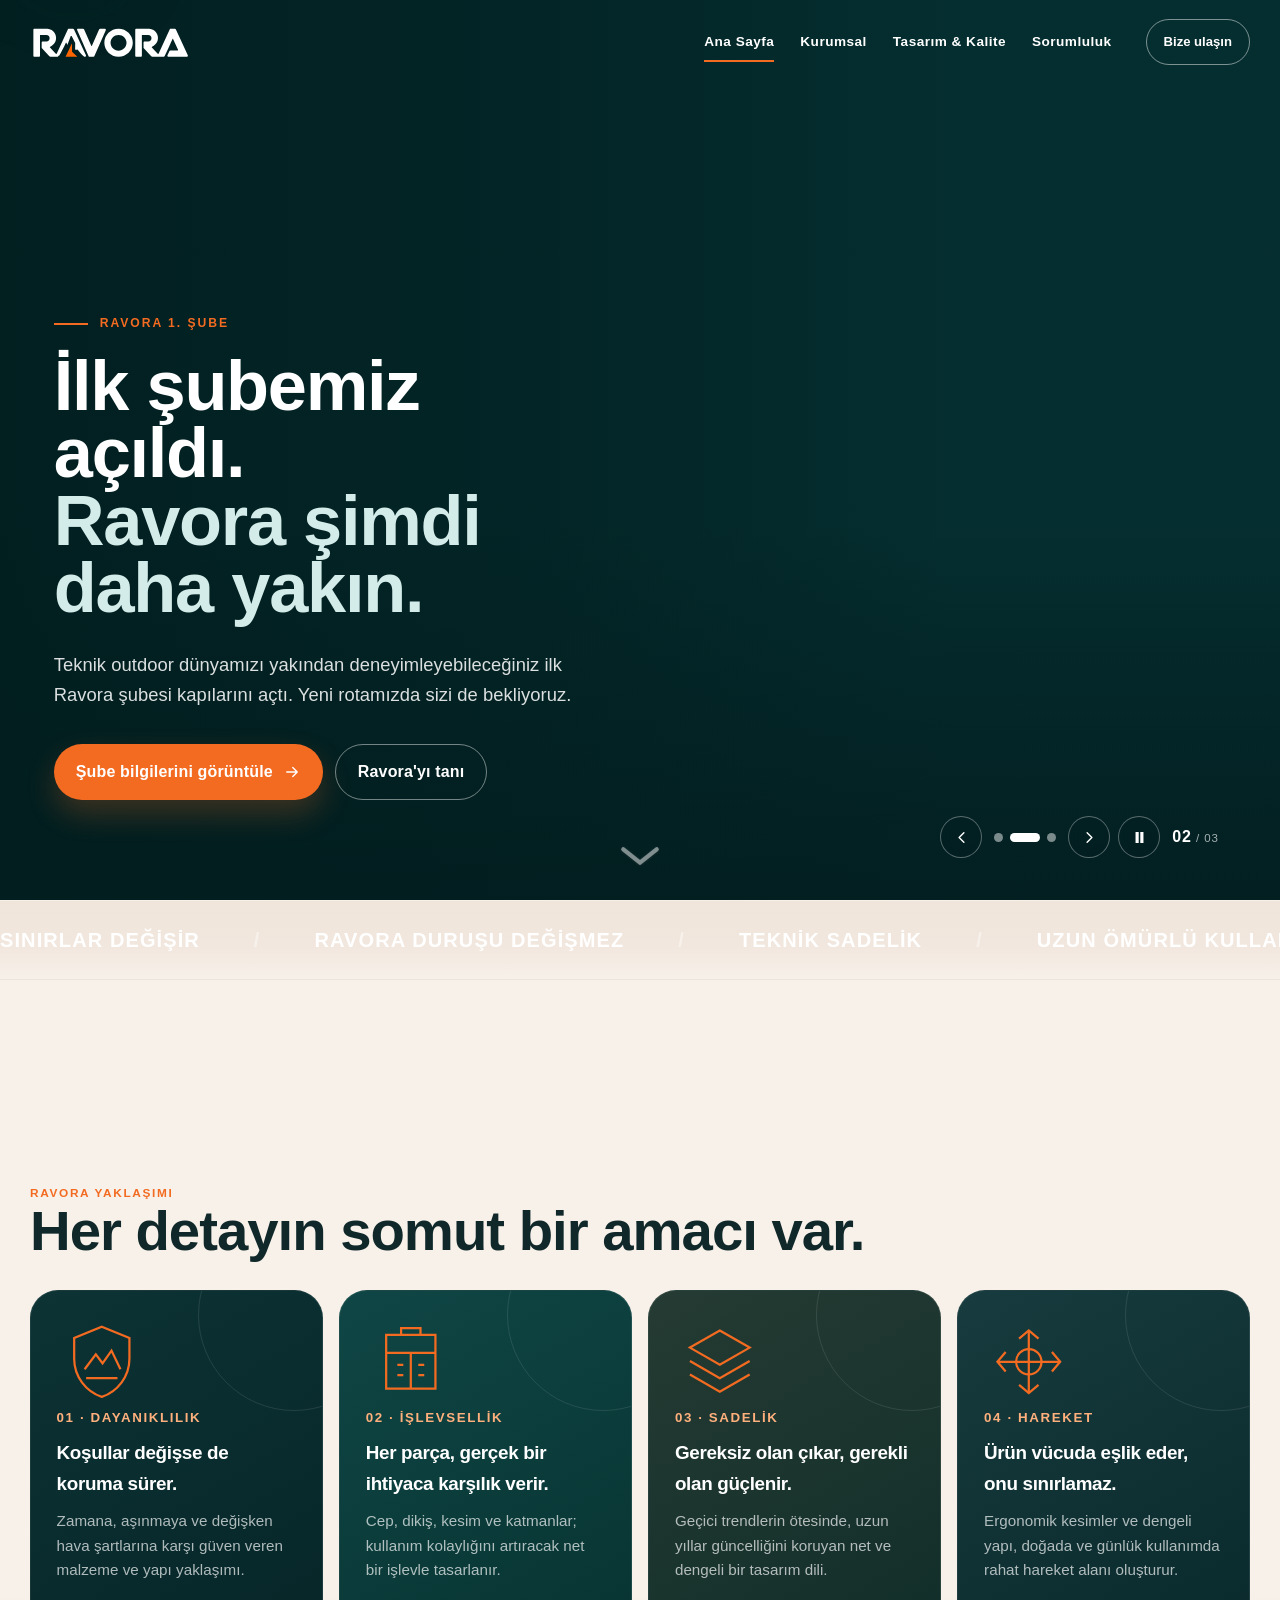
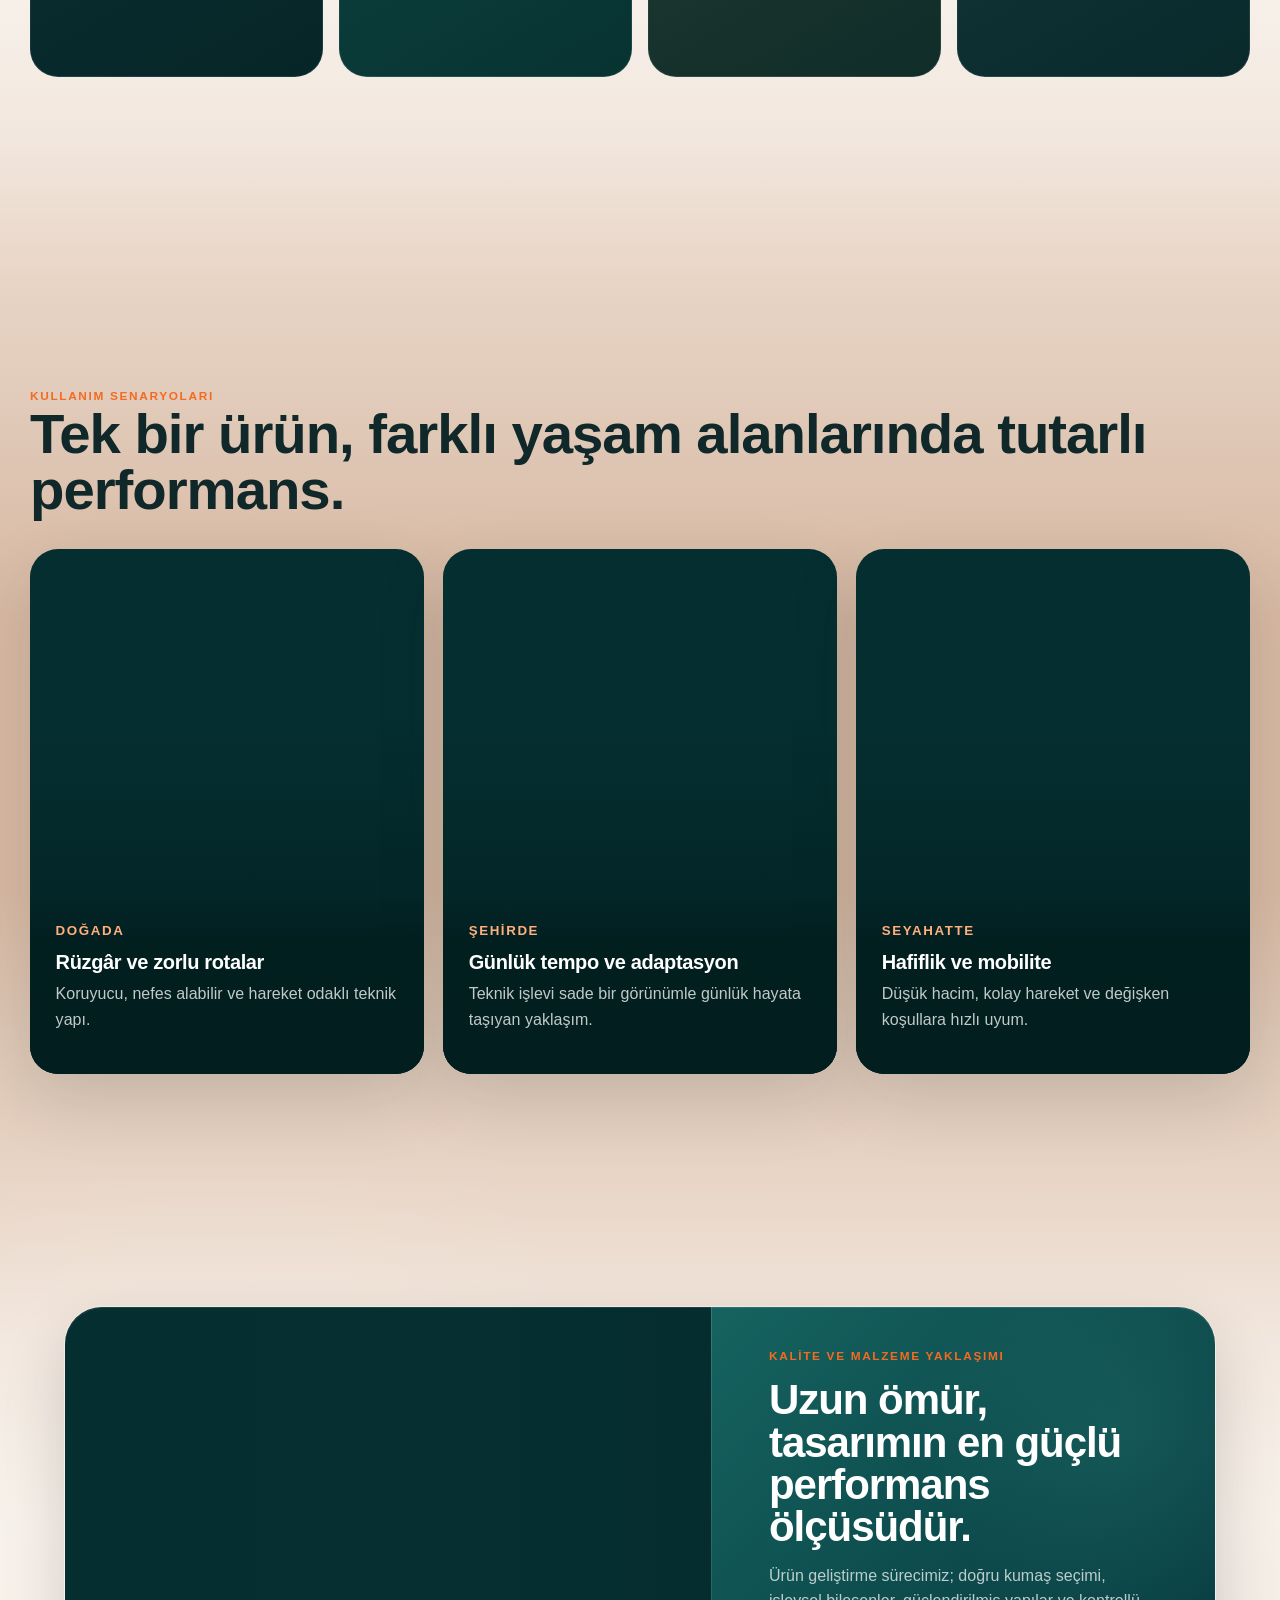
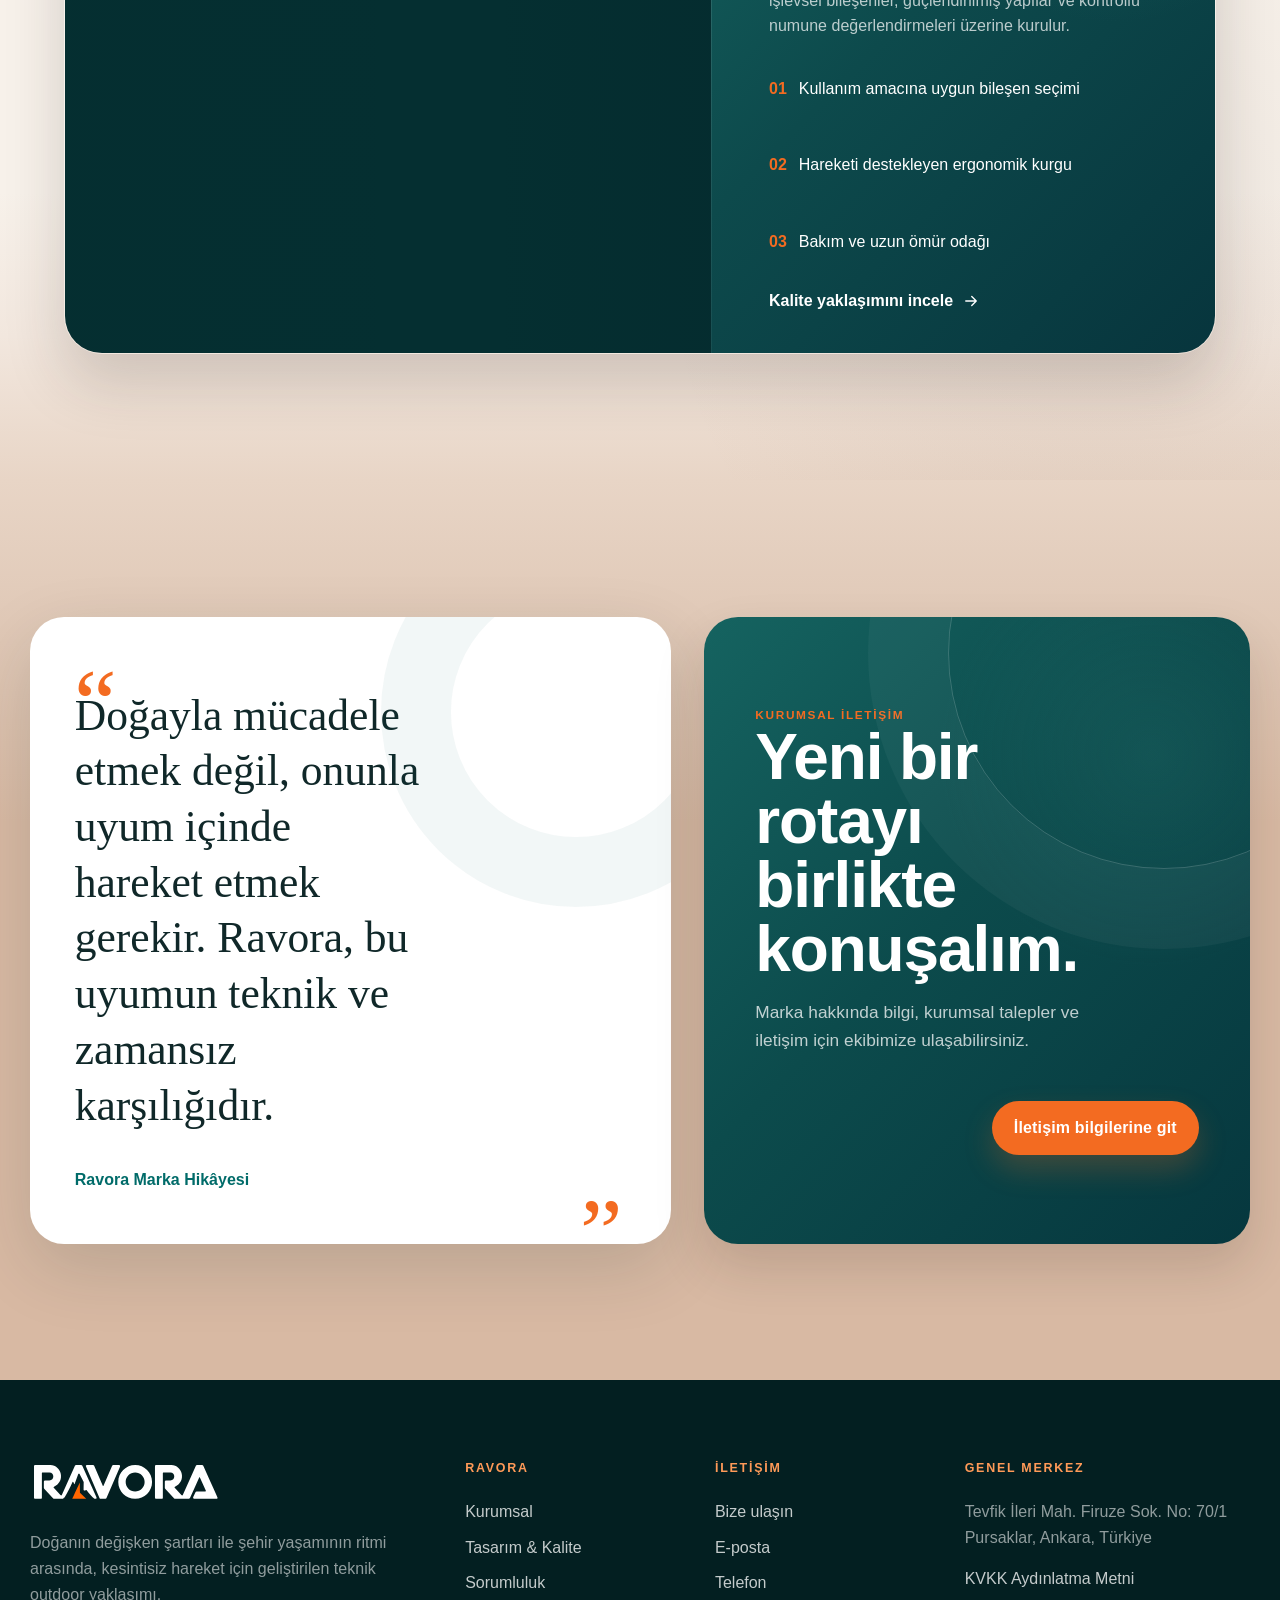
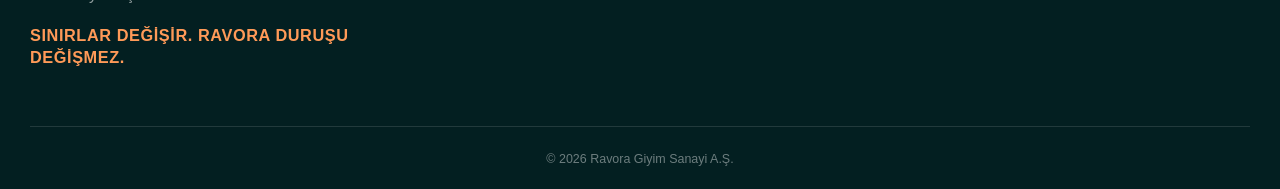
==== commit 2c57f7fb: "Add files via upload" ====
--- a/index.html
+++ b/index.html
@@ -1,19 +1,663 @@
 <!DOCTYPE html>
 
 <html lang="tr"><head><meta charset="utf-8"/><meta content="width=device-width,initial-scale=1" name="viewport"/><meta content="Ana Sayfa — Ravora teknik outdoor giyim markası." name="description"/><title>Ana Sayfa | Ravora</title><link href="assets/brand/favicon.png" rel="icon"/><link href="assets/css/style.css" rel="stylesheet"/>
+<style>
+:root {
+  --bg-body: #f3ece4;
+  --bg-marquee: linear-gradient(180deg, #efe5da 0%, #e6d7c8 100%);
+  --light-section: #f7f1ea;
+  --transition-tone: #e8d5c6;
+  --dark-section: #d8b9a3;
+  --bg-split: linear-gradient(135deg, #63483c 0%, #856556 45%, #af907d 100%);
+  --bg-quote: linear-gradient(180deg, #e8d9cb 0%, #d7bfad 100%);
+  --bg-callout: linear-gradient(180deg, #f6f1eb 0%, #eadbce 100%);
+}
+body.module-scroll-page { background: var(--bg-body); }
+main > .marquee {
+  background: var(--bg-marquee);
+  box-shadow: inset 0 1px rgba(255,255,255,.4), inset 0 -1px rgba(91,68,58,.08);
+}
+
+
+main > .section.surface-white.viewport-module:nth-of-type(3) {
+  background: linear-gradient(
+    180deg,
+    var(--light-section) 0%,
+    var(--light-section) 68%,
+    #f2e7de 84%,
+    var(--transition-tone) 100%
+  );
+}
+
+
+main > .section.viewport-module:nth-of-type(4) {
+  background: linear-gradient(
+    180deg,
+    var(--transition-tone) 0%,
+    #dfc7b5 18%,
+    var(--dark-section) 38%,
+    var(--dark-section) 68%,
+    #dfc7b5 84%,
+    var(--transition-tone) 100%
+  );
+}
+
+main > .split-section.viewport-module { background: var(--bg-split); }
+main > .section.surface-sand.viewport-module { background: var(--bg-quote); }
+main > .section.surface-white.viewport-module:last-of-type { background: var(--bg-callout); }
+main > section:not(.hero-home) { position: relative; }
+main > section > * { position: relative; z-index: 1; }
+
+
+
+main > .split-section.viewport-module {
+  width: 100%;
+  height: calc(100svh - 82px);
+  min-height: 760px;
+  margin: 0;
+  padding: 0;
+  box-sizing: border-box;
+  position: relative;
+  background: linear-gradient(
+    180deg,
+    var(--transition-tone) 0%,
+    #f2e7de 18%,
+    var(--light-section) 36%,
+    var(--light-section) 68%,
+    #f2e7de 84%,
+    var(--transition-tone) 100%
+  );
+  overflow: hidden;
+}
+main > .split-section.viewport-module::before {
+  content: "";
+  position: absolute;
+  inset: 0;
+  pointer-events: none;
+  background:
+    radial-gradient(circle at 18% 24%, rgba(255,255,255,.11) 0%, rgba(255,255,255,0) 30%),
+    radial-gradient(circle at 86% 76%, rgba(112,79,64,.07) 0%, rgba(112,79,64,0) 34%);
+  z-index: 0;
+}
+main > .split-section.viewport-module .split-section-card {
+  position: absolute;
+  z-index: 1;
+  left: 50%;
+  top: 50%;
+  transform: translate(-50%, -50%);
+  width: min(90vw, 1680px);
+  height: clamp(640px, 72vh, 790px);
+  margin: 0;
+  display: grid;
+  grid-template-columns: minmax(460px, .86fr) minmax(720px, 1.34fr);
+  align-items: stretch;
+  border-radius: 38px;
+  overflow: hidden;
+  background: transparent;
+  border: 1px solid rgba(255,255,255,.14);
+  box-shadow: 0 28px 60px rgba(47,33,26,.18);
+  isolation: isolate;
+}
+main > .split-section.viewport-module .split-section-card::after {
+  content: "";
+  position: absolute;
+  inset: 0;
+  z-index: 3;
+  pointer-events: none;
+  border-radius: inherit;
+  box-shadow: inset 0 1px rgba(255,255,255,.10);
+}
+main > .split-section.viewport-module .split-section-media,
+main > .split-section.viewport-module .split-section-content {
+  min-width: 0;
+  height: 100%;
+  position: relative;
+  z-index: 1;
+  border-radius: 0;
+}
+main > .split-section.viewport-module .split-section-media {
+  overflow: hidden;
+}
+main > .split-section.viewport-module .split-section-media::after {
+  content: "";
+  position: absolute;
+  inset: 0;
+  background: linear-gradient(
+    90deg,
+    rgba(5,32,39,.04) 0%,
+    rgba(5,32,39,0) 66%,
+    rgba(5,32,39,.16) 100%
+  );
+  pointer-events: none;
+}
+main > .split-section.viewport-module .split-section-media .media-picture,
+main > .split-section.viewport-module .split-section-media img {
+  display: block;
+  width: 100%;
+  height: 100%;
+}
+main > .split-section.viewport-module .split-section-media img {
+  object-fit: cover;
+}
+main > .split-section.viewport-module .split-section-content {
+  background:
+    radial-gradient(circle at 80% 18%, rgba(39,120,115,.32) 0%, rgba(39,120,115,0) 30%),
+    linear-gradient(135deg, #156360 0%, #0d4a4c 44%, #07353d 100%);
+  padding: clamp(48px, 4.4vw, 70px) clamp(58px, 4.4vw, 84px);
+  display: flex;
+  flex-direction: column;
+  align-items: flex-start;
+  justify-content: center;
+  gap: clamp(13px, 1.45vh, 19px);
+  overflow: hidden;
+}
+main > .split-section.viewport-module .split-section-content::before {
+  content: "";
+  position: absolute;
+  left: 0;
+  top: 0;
+  bottom: 0;
+  width: 1px;
+  background: linear-gradient(180deg, rgba(255,255,255,.14), rgba(255,255,255,.05));
+}
+main > .split-section.viewport-module .split-section-content .kicker {
+  width: 100%;
+  margin: 0;
+}
+main > .split-section.viewport-module .split-section-content h2 {
+  width: 100%;
+  max-width: 18ch;
+  margin: 0;
+  font-size: clamp(42px, 2.75vw, 56px);
+  line-height: 1.01;
+  letter-spacing: -.025em;
+}
+main > .split-section.viewport-module .split-section-content p {
+  width: 100%;
+  max-width: 52ch;
+  margin: 2px 0 4px;
+  font-size: clamp(16px, 1.05vw, 18px);
+  line-height: 1.55;
+}
+main > .split-section.viewport-module .detail-list {
+  width: 100%;
+  max-width: 52ch;
+  margin: 4px 0 0;
+}
+main > .split-section.viewport-module .detail-item {
+  min-height: 30px;
+  align-items: center;
+}
+main > .split-section.viewport-module .detail-item + .detail-item {
+  margin-top: clamp(5px, .7vh, 9px);
+}
+main > .split-section.viewport-module .text-link {
+  margin-top: 4px;
+}
+
+
+main > .combined-quote-callout.viewport-module {
+  background: linear-gradient(
+    180deg,
+    var(--transition-tone) 0%,
+    #dfc7b5 18%,
+    var(--dark-section) 38%,
+    var(--dark-section) 100%
+  );
+  padding: clamp(46px, 4.8vw, 84px) 0;
+}
+main > .combined-quote-callout.viewport-module .combined-quote-callout-grid {
+  display: grid;
+  grid-template-columns: minmax(0, 1.08fr) minmax(0, .92fr);
+  gap: clamp(26px, 2.6vw, 42px);
+  align-items: stretch;
+}
+main > .combined-quote-callout.viewport-module .quote-card,
+main > .combined-quote-callout.viewport-module .callout {
+  margin: 0;
+  height: 100%;
+  min-height: clamp(360px, 58vh, 500px);
+}
+main > .combined-quote-callout.viewport-module .quote-card {
+  display: flex;
+  flex-direction: column;
+  justify-content: center;
+  padding: clamp(42px, 4vw, 70px) clamp(36px, 3.5vw, 60px);
+}
+main > .combined-quote-callout.viewport-module .quote-card blockquote {
+  max-width: 16ch;
+}
+main > .combined-quote-callout.viewport-module .callout {
+  display: grid;
+  grid-template-columns: minmax(0, 1fr);
+  align-content: center;
+  gap: 28px;
+  padding: clamp(42px, 4vw, 68px);
+  border-radius: 34px;
+  background:
+    radial-gradient(circle at 82% 22%, rgba(38, 112, 109, .28) 0%, rgba(38,112,109,0) 32%),
+    linear-gradient(135deg, #156360 0%, #0c4b4c 46%, #06373e 100%);
+  box-shadow: 0 24px 50px rgba(40, 28, 22, .15);
+}
+main > .combined-quote-callout.viewport-module .callout h2 {
+  max-width: 8ch;
+  margin-bottom: 18px;
+}
+main > .combined-quote-callout.viewport-module .callout p {
+  max-width: 38ch;
+}
+main > .combined-quote-callout.viewport-module .callout-action {
+  align-self: start;
+}
+
+@media (max-width: 1180px) {
+  main > .split-section.viewport-module {
+    height: auto;
+    min-height: 100svh;
+    padding: 46px 22px;
+  }
+  main > .split-section.viewport-module .split-section-card {
+    position: relative;
+    left: auto;
+    top: auto;
+    transform: none;
+    width: min(100%, 1480px);
+    height: auto;
+    min-height: 0;
+    margin: 0 auto;
+    grid-template-columns: 1fr;
+  }
+  main > .split-section.viewport-module .split-section-media {
+    min-height: 360px;
+  }
+  main > .split-section.viewport-module .split-section-content {
+    padding: 42px 36px 46px;
+    align-items: flex-start;
+    overflow: visible;
+  }
+  main > .split-section.viewport-module .split-section-content h2,
+  main > .split-section.viewport-module .split-section-content p,
+  main > .split-section.viewport-module .detail-list {
+    max-width: none;
+  }
+  main > .split-section.viewport-module .split-section-content::before {
+    left: 0;
+    right: 0;
+    top: 0;
+    bottom: auto;
+    width: auto;
+    height: 1px;
+  }
+  main > .combined-quote-callout.viewport-module .combined-quote-callout-grid {
+    grid-template-columns: 1fr;
+  }
+  main > .combined-quote-callout.viewport-module .callout h2,
+  main > .combined-quote-callout.viewport-module .quote-card blockquote {
+    max-width: none;
+  }
+}
+
+
+
+:root {
+
+  --rv-light: #f7f1ea;
+  --rv-light-soft: #f2e7de;
+  --rv-transition: #e8d5c6;
+  --rv-dark-soft: #dfc7b5;
+  --rv-dark: #d8b9a3;
+}
+
+
+main > .marquee {
+  background: linear-gradient(
+    180deg,
+    #efe5da 0%,
+    var(--rv-light-soft) 58%,
+    var(--rv-light) 100%
+  ) !important;
+}
+
+
+main > .section.surface-white.viewport-module:nth-of-type(3) {
+  background: linear-gradient(
+    180deg,
+    var(--rv-light) 0%,
+    var(--rv-light) 68%,
+    var(--rv-light-soft) 84%,
+    var(--rv-transition) 100%
+  ) !important;
+}
+
+
+main > .section.viewport-module:nth-of-type(4) {
+  background: linear-gradient(
+    180deg,
+    var(--rv-transition) 0%,
+    var(--rv-dark-soft) 18%,
+    var(--rv-dark) 38%,
+    var(--rv-dark) 68%,
+    var(--rv-dark-soft) 84%,
+    var(--rv-transition) 100%
+  ) !important;
+}
+
+
+main > .split-section.viewport-module {
+  background: linear-gradient(
+    180deg,
+    var(--rv-transition) 0%,
+    var(--rv-light-soft) 18%,
+    var(--rv-light) 38%,
+    var(--rv-light) 68%,
+    var(--rv-light-soft) 84%,
+    var(--rv-transition) 100%
+  ) !important;
+}
+
+
+main > .combined-quote-callout.viewport-module {
+  background: linear-gradient(
+    180deg,
+    var(--rv-transition) 0%,
+    var(--rv-dark-soft) 18%,
+    var(--rv-dark) 38%,
+    var(--rv-dark) 100%
+  ) !important;
+}
+
+</style>
+
+<style id="rv-hero-navigation-enhancements">
+
+:root {
+  --rv-hero-side-space: clamp(48px, 4.2vw, 82px);
+  --rv-hero-top-space: clamp(190px, 27.7svh, 230px);
+}
+
+.rv-standard-hero {
+  position: relative !important;
+  isolation: isolate;
+}
+
+.rv-standard-hero .rv-hero-copy {
+  z-index: 4 !important;
+  box-sizing: border-box !important;
+  display: flex !important;
+  flex-direction: column !important;
+  align-items: flex-start !important;
+  justify-content: flex-start !important;
+}
+
+.rv-standard-hero .rv-hero-copy .breadcrumb {
+  display: none !important;
+}
+
+.rv-standard-hero .rv-hero-copy .eyebrow {
+  margin: 0 !important;
+}
+
+.rv-standard-hero .rv-hero-copy h1 {
+  width: 100% !important;
+  max-width: 740px !important;
+  margin: 18px 0 28px !important;
+  font-size: clamp(3rem, 5.5vw, 5.8rem) !important;
+  line-height: .96 !important;
+  letter-spacing: -.018em !important;
+}
+
+.rv-standard-hero .rv-hero-copy p {
+  width: 100% !important;
+  max-width: 620px !important;
+  margin: 0 !important;
+  font-size: 1.15rem !important;
+  line-height: 1.62 !important;
+}
+
+.rv-standard-hero .rv-hero-copy .hero-actions {
+  margin-top: 34px !important;
+}
+
+
+.page-light-header .legal-hero.rv-standard-hero,
+.page-light-header .legal-hero.rv-standard-hero .rv-hero-copy h1 {
+  color: #102829 !important;
+}
+
+.page-light-header .legal-hero.rv-standard-hero .rv-hero-copy p {
+  color: rgba(16, 40, 41, .72) !important;
+}
+
+
+@media (min-width:1180px) {
+  .rv-standard-hero .rv-hero-copy {
+    width: 50vw !important;
+    max-width: none !important;
+    margin: 0 !important;
+    padding-right: var(--rv-hero-side-space) !important;
+    padding-bottom: 40px !important;
+    padding-left: var(--rv-hero-side-space) !important;
+    overflow: visible !important;
+    transform: none !important;
+  }
+
+  .split-hero.rv-standard-hero .rv-hero-copy,
+  .split-hero-dark.rv-standard-hero .rv-hero-copy {
+    position: relative !important;
+    top: auto !important;
+    left: auto !important;
+    height: 100% !important;
+    padding-top: var(--rv-hero-top-space) !important;
+  }
+
+  .hero-home.rv-standard-hero .rv-hero-copy,
+  .image-hero.rv-standard-hero .rv-hero-copy,
+  .image-hero-contact.rv-standard-hero .rv-hero-copy,
+  .legal-hero.rv-standard-hero .rv-hero-copy {
+    position: absolute !important;
+    top: 84px !important;
+    right: auto !important;
+    bottom: 0 !important;
+    left: 0 !important;
+    height: auto !important;
+    padding-top: var(--rv-hero-top-space) !important;
+  }
+}
+
+
+@media (min-width:768px) and (max-width:1179px) {
+  .rv-standard-hero .rv-hero-copy {
+    position: absolute !important;
+    top: calc(50% + 36px) !important;
+    right: auto !important;
+    bottom: auto !important;
+    left: 5vw !important;
+    width: min(620px, 64vw) !important;
+    max-width: none !important;
+    height: auto !important;
+    max-height: calc(100svh - 120px) !important;
+    margin: 0 !important;
+    padding: clamp(30px, 4.5vw, 54px) !important;
+    overflow: hidden !important;
+    transform: translateY(-50%) !important;
+  }
+
+  .rv-standard-hero .rv-hero-copy h1 {
+    margin: 14px 0 22px !important;
+    font-size: clamp(2.8rem, 6.5vw, 4.6rem) !important;
+  }
+
+  .rv-standard-hero .rv-hero-copy p {
+    font-size: 1.05rem !important;
+  }
+}
+
+
+@media (max-width:767px) {
+  .rv-standard-hero .rv-hero-copy {
+    position: absolute !important;
+    top: calc(50% + 34px) !important;
+    right: auto !important;
+    bottom: auto !important;
+    left: 15px !important;
+    width: calc(100% - 30px) !important;
+    max-width: none !important;
+    height: auto !important;
+    max-height: calc(100svh - 110px) !important;
+    margin: 0 !important;
+    padding: clamp(22px, 6vw, 30px) !important;
+    overflow: hidden !important;
+    transform: translateY(-50%) !important;
+  }
+
+  .rv-standard-hero .rv-hero-copy h1 {
+    margin: 12px 0 18px !important;
+    font-size: clamp(2.65rem, 12vw, 3.65rem) !important;
+  }
+
+  .rv-standard-hero .rv-hero-copy p {
+    font-size: .95rem !important;
+    line-height: 1.5 !important;
+  }
+
+  .rv-standard-hero .rv-hero-copy .hero-actions {
+    margin-top: 22px !important;
+  }
+}
+
+
+@media (min-width:1180px) and (max-height: 850px) {
+  .rv-standard-hero .rv-hero-copy h1 {
+    margin: 12px 0 18px !important;
+    font-size: clamp(2.7rem, 4.8vw, 4.8rem) !important;
+  }
+
+  .rv-standard-hero .rv-hero-copy p {
+    font-size: 1rem !important;
+  }
+
+  .rv-standard-hero .rv-hero-copy .hero-actions {
+    margin-top: 24px !important;
+  }
+}
+
+
+.rv-scroll-cue {
+  position: fixed;
+  z-index: 1400;
+  left: 50%;
+  bottom: clamp(18px, 3svh, 32px);
+  display: flex;
+  align-items: center;
+  justify-content: center;
+  width: 96px;
+  height: 34px;
+  padding: 0;
+  border: 0;
+  background: transparent;
+  color: rgba(229, 236, 236, .5);
+  transform: translateX(-50%);
+  cursor: pointer;
+  opacity: 1;
+  transition: color .22s ease, transform .22s ease, opacity .22s ease;
+}
+
+.rv-scroll-cue svg {
+  width: 72px;
+  height: 20px;
+  overflow: visible;
+  filter: drop-shadow(0 1px 1px rgba(0, 0, 0, .34)) drop-shadow(0 0 1px rgba(255, 255, 255, .24));
+  animation: rvCueBlink 1.8s ease-in-out infinite;
+  transition: transform .22s ease;
+}
+
+.rv-scroll-cue.is-last svg {
+  transform: rotate(180deg);
+}
+
+.rv-scroll-cue:hover,
+.rv-scroll-cue:focus-visible {
+  color: rgba(245, 248, 248, .72);
+  transform: translateX(-50%) translateY(-2px);
+  outline: none;
+}
+
+@keyframes rvCueBlink {
+  0%, 100% { opacity: .34; }
+  50% { opacity: 1; }
+}
+
+
+.rv-back-to-top {
+  display: none !important;
+}
+
+body.nav-open .rv-scroll-cue {
+  opacity: 0 !important;
+  visibility: hidden !important;
+  pointer-events: none !important;
+}
+
+@media (max-width:767px) {
+  .rv-scroll-cue {
+    width: 84px;
+    height: 30px;
+    bottom: 16px;
+  }
+
+  .rv-scroll-cue svg {
+    width: 64px;
+    height: 18px;
+  }
+}
+
+@media (prefers-reduced-motion: reduce) {
+  .rv-scroll-cue svg {
+    animation: none !important;
+  }
+
+  .rv-scroll-cue,
+  .rv-scroll-cue svg {
+    transition-duration: .01ms !important;
+  }
+}
+</style>
 </head><body class="module-scroll-page"><a class="skip-link" href="#main-content">İçeriğe geç</a>
 <header aria-label="Site üst alanı" class="header">
 <div class="container header-container">
 <a aria-label="Ravora ana sayfa" class="header-brand" href="index.html">
-<img alt="Ravora" class="brand-logo brand-logo-light" src="assets/brand/ravora-logo-white.svg"/>
-<img alt="Ravora" class="brand-logo brand-logo-color" src="assets/brand/ravora-logo.svg"/>
+<img alt="" class="brand-logo brand-logo-light" src="assets/brand/ravora-logo-white.svg"/>
+<img alt="" class="brand-logo brand-logo-color" src="assets/brand/ravora-logo.svg"/>
 </a>
 <nav aria-label="Ana menü" class="navigation-desktop"><a class="navigation-link active" href="index.html">Ana Sayfa</a><a class="navigation-link" href="kurumsal.html">Kurumsal</a><a class="navigation-link" href="tasarim-kalite.html">Tasarım &amp; Kalite</a><a class="navigation-link" href="sorumluluk.html">Sorumluluk</a></nav>
 <a class="header-action" href="iletisim.html">Bize ulaşın</a>
 <button aria-expanded="false" aria-label="Menüyü aç" class="navigation-toggle" type="button"><svg fill="none" stroke="currentColor" stroke-linecap="round" stroke-width="1.8" viewbox="0 0 24 24"><path d="M4 7h16M4 12h16M4 17h16"></path></svg></button>
 </div>
-</header><div aria-hidden="true" class="navigation-mobile"><div class="navigation-panel"><div class="navigation-header"><img alt="Ravora" src="assets/brand/ravora-logo.svg"/><button aria-label="Menüyü kapat" class="navigation-close" type="button"><svg fill="none" stroke="currentColor" stroke-linecap="round" stroke-width="1.8" viewbox="0 0 24 24"><path d="m6 6 12 12M18 6 6 18"></path></svg></button></div><nav aria-label="Mobil menü"><a class="navigation-link active" href="index.html">Ana Sayfa</a><a class="navigation-link" href="kurumsal.html">Kurumsal</a><a class="navigation-link" href="tasarim-kalite.html">Tasarım &amp; Kalite</a><a class="navigation-link" href="sorumluluk.html">Sorumluluk</a><a class="navigation-link" href="iletisim.html">İletişim</a></nav><div class="navigation-contact"><a href="mailto:ravora@ravoragiyim.com">ravora@ravoragiyim.com</a><a href="tel:+905071684352">+90 (507) 168 43 52</a></div></div></div><main id="main-content">
-<section class="hero-home viewport-module"><picture class="media-picture"><source media="(max-width: 600px)" srcset="assets/img/anasayfa_hero_image001_1080x1920_m.webp"/><source media="(max-width: 1279px)" srcset="assets/img/anasayfa_hero_image001_1200x1200_t.webp"/><img alt="Dağ rotasında Ravora teknik ceketleriyle yürüyen iki kişi" decoding="async" height="1080" src="assets/img/anasayfa_hero_image001_1920x1080_d.webp" width="1920"/></picture><div class="container hero-home-content hero-home-content-aligned"><div class="eyebrow">Teknik outdoor yaklaşımı</div><h1>Zamansız tasarım.<span>Kesintisiz hareket.</span></h1><p class="hero-description">Ravora; doğanın sert koşullarıyla şehir yaşamının temposunu aynı çizgide buluşturan, uzun ömürlü ve işlevsel outdoor giyim anlayışıyla tasarlandı.</p><div class="hero-actions"><a class="button button-primary" href="tasarim-kalite.html">Tasarım yaklaşımını keşfet <svg aria-hidden="true" fill="none" stroke="currentColor" stroke-linecap="round" stroke-linejoin="round" stroke-width="1.8" viewbox="0 0 24 24"><path d="M5 12h14M13 6l6 6-6 6"></path></svg></a><a class="button button-outline" href="kurumsal.html" style="border-color:rgba(255,255,255,.45);color:#fff">Ravora'yı tanı</a></div></div></section>
+</header><div aria-hidden="true" class="navigation-mobile"><div class="navigation-panel"><div class="navigation-header"><img alt="" src="assets/brand/ravora-logo.svg"/><button aria-label="Menüyü kapat" class="navigation-close" type="button"><svg fill="none" stroke="currentColor" stroke-linecap="round" stroke-width="1.8" viewbox="0 0 24 24"><path d="m6 6 12 12M18 6 6 18"></path></svg></button></div><nav aria-label="Mobil menü"><a class="navigation-link active" href="index.html">Ana Sayfa</a><a class="navigation-link" href="kurumsal.html">Kurumsal</a><a class="navigation-link" href="tasarim-kalite.html">Tasarım &amp; Kalite</a><a class="navigation-link" href="sorumluluk.html">Sorumluluk</a><a class="navigation-link" href="iletisim.html">İletişim</a></nav><div class="navigation-contact"><a href="mailto:ravora@ravoragiyim.com">ravora@ravoragiyim.com</a><a href="tel:+905071684352">+90 (507) 168 43 52</a></div></div></div><main id="main-content">
+<section aria-label="Ravora öne çıkanlar" aria-roledescription="carousel" class="hero-home hero-slider viewport-module rv-standard-hero" data-hero-slider tabindex="0">
+<div aria-live="off" class="hero-slides">
+<article aria-hidden="false" aria-label="1 / 3" aria-roledescription="slide" class="hero-slide is-active" data-hero-slide>
+<picture class="media-picture"><source media="(max-width:767px)" srcset="assets/img/anasayfa_hero_image001_1080x1920_m_s1.webp"/><source media="(max-width:1179px)" srcset="assets/img/anasayfa_hero_image001_1200x1200_t_s1.webp"/><img alt="" decoding="async" fetchpriority="high" height="1080" src="assets/img/anasayfa_hero_image001_1920x1080_d_s1.webp" width="1920"/></picture>
+<div class="container hero-home-content hero-home-content-aligned rv-hero-copy"><div class="eyebrow">Teknik outdoor yaklaşımı</div><h1>Zamansız tasarım.<span>Kesintisiz hareket.</span></h1><p class="hero-description">Ravora; doğanın sert koşullarıyla şehir yaşamının temposunu aynı çizgide buluşturan, uzun ömürlü ve işlevsel outdoor giyim anlayışıyla tasarlandı.</p><div class="hero-actions"><a class="button button-primary" href="tasarim-kalite.html">Tasarım yaklaşımını keşfet <svg aria-hidden="true" fill="none" stroke="currentColor" stroke-linecap="round" stroke-linejoin="round" stroke-width="1.8" viewbox="0 0 24 24"><path d="M5 12h14M13 6l6 6-6 6"></path></svg></a><a class="button button-outline" href="kurumsal.html" style="border-color:rgba(255,255,255,.45);color:#fff">Ravora'yı tanı</a></div></div>
+</article>
+<article aria-hidden="true" aria-label="2 / 3" aria-roledescription="slide" class="hero-slide" data-hero-slide inert>
+<picture class="media-picture"><source media="(max-width:767px)" srcset="assets/img/anasayfa_hero_image001_1080x1920_m_s2.webp"/><source media="(max-width:1179px)" srcset="assets/img/anasayfa_hero_image001_1200x1200_t_s2.webp"/><img alt="" decoding="async" height="1080" src="assets/img/anasayfa_hero_image001_1920x1080_d_s2.webp" width="1920"/></picture>
+<div class="container hero-home-content hero-home-content-aligned rv-hero-copy"><div class="eyebrow">Ravora 1. şube</div><h1>İlk şubemiz açıldı.<span>Ravora şimdi daha yakın.</span></h1><p class="hero-description">Teknik outdoor dünyamızı yakından deneyimleyebileceğiniz ilk Ravora şubesi kapılarını açtı. Yeni rotamızda sizi de bekliyoruz.</p><div class="hero-actions"><a class="button button-primary" href="iletisim.html">Şube bilgilerini görüntüle <svg aria-hidden="true" fill="none" stroke="currentColor" stroke-linecap="round" stroke-linejoin="round" stroke-width="1.8" viewbox="0 0 24 24"><path d="M5 12h14M13 6l6 6-6 6"></path></svg></a><a class="button button-outline" href="kurumsal.html" style="border-color:rgba(255,255,255,.45);color:#fff">Ravora'yı tanı</a></div></div>
+</article>
+<article aria-hidden="true" aria-label="3 / 3" aria-roledescription="slide" class="hero-slide" data-hero-slide inert>
+<picture class="media-picture"><source media="(max-width:767px)" srcset="assets/img/anasayfa_hero_image001_1080x1920_m_s3.webp"/><source media="(max-width:1179px)" srcset="assets/img/anasayfa_hero_image001_1200x1200_t_s3.webp"/><img alt="" decoding="async" height="1080" src="assets/img/anasayfa_hero_image001_1920x1080_d_s3.webp" width="1920"/></picture>
+<div class="container hero-home-content hero-home-content-aligned rv-hero-copy"><div class="eyebrow">Lansmana özel fırsatlar</div><h1>İlk adımı birlikte atıyoruz.<span>Lansmana özel indirimler.</span></h1><p class="hero-description">Ravora'nın açılış dönemine özel avantajlarını mağazamızda keşfedin. Seçili fırsatlar sınırlı süre boyunca sizi bekliyor.</p><div class="hero-actions"><a class="button button-primary" href="iletisim.html">Fırsatları mağazada keşfet <svg aria-hidden="true" fill="none" stroke="currentColor" stroke-linecap="round" stroke-linejoin="round" stroke-width="1.8" viewbox="0 0 24 24"><path d="M5 12h14M13 6l6 6-6 6"></path></svg></a><a class="button button-outline" href="iletisim.html" style="border-color:rgba(255,255,255,.45);color:#fff">Bize ulaşın</a></div></div>
+</article>
+</div>
+<div aria-label="Slider kontrolleri" class="hero-slider-controls">
+<button aria-label="Önceki slayt" class="hero-slider-arrow" data-hero-prev type="button"><svg aria-hidden="true" fill="none" stroke="currentColor" stroke-linecap="round" stroke-linejoin="round" stroke-width="1.8" viewbox="0 0 24 24"><path d="m15 18-6-6 6-6"></path></svg></button>
+<div aria-label="Slayt seçimi" class="hero-slider-dots" role="group"><button aria-current="true" aria-label="1. slayta geç" class="is-active" data-hero-dot="0" type="button"></button><button aria-label="2. slayta geç" data-hero-dot="1" type="button"></button><button aria-label="3. slayta geç" data-hero-dot="2" type="button"></button></div>
+<button aria-label="Sonraki slayt" class="hero-slider-arrow" data-hero-next type="button"><svg aria-hidden="true" fill="none" stroke="currentColor" stroke-linecap="round" stroke-linejoin="round" stroke-width="1.8" viewbox="0 0 24 24"><path d="m9 18 6-6-6-6"></path></svg></button>
+<button aria-label="Otomatik geçişi duraklat" aria-pressed="false" class="hero-slider-toggle" data-hero-toggle type="button"><svg aria-hidden="true" class="hero-slider-icon-pause" fill="currentColor" viewbox="0 0 24 24"><path d="M7 5h4v14H7zM13 5h4v14h-4z"></path></svg><svg aria-hidden="true" class="hero-slider-icon-play" fill="currentColor" viewbox="0 0 24 24"><path d="m8 5 11 7-11 7z"></path></svg></button>
+<span aria-atomic="true" aria-live="polite" class="hero-slider-status"><b data-hero-current>01</b><span>/ 03</span></span>
+</div>
+<button aria-label="Sonraki bölüme geç" class="rv-scroll-cue" title="Aşağı kaydır" type="button"><svg aria-hidden="true" fill="none" stroke="currentColor" stroke-linecap="round" stroke-linejoin="round" stroke-width="2.6" viewBox="0 0 24 12"><path d="M2 2l10 8 10-8"></path></svg></button>
+</section>
 <section aria-label="Marka duruşu" class="marquee"><div class="marquee-track"><span>Sınırlar değişir</span><span>Ravora duruşu değişmez</span><span>Teknik sadelik</span><span>Uzun ömürlü kullanım</span><span>Sınırlar değişir</span><span>Ravora duruşu değişmez</span><span>Teknik sadelik</span><span>Uzun ömürlü kullanım</span></div></section>
 <section class="section surface-white viewport-module"><div class="container"><div class="section-header reveal section-header-full"><div><div class="kicker">Ravora yaklaşımı</div><h2 class="section-title">Her detayın somut bir amacı var.</h2></div></div>
 <div class="feature-grid">
@@ -23,18 +667,84 @@
 <article class="feature-card reveal delay-3"><div class="feature-icon"><svg fill="none" stroke="currentColor" stroke-width="3" viewbox="0 0 120 120"><path d="M18 60h84M60 18v84"></path><path d="m91 47 11 13-11 13M29 47 18 60l11 13M47 29l13-11 13 11M47 91l13 11 13-11"></path><circle cx="60" cy="60" r="17"></circle></svg></div><small>04 · HAREKET</small><h3>Ürün vücuda eşlik eder, onu sınırlamaz.</h3><p>Ergonomik kesimler ve dengeli yapı, doğada ve günlük kullanımda rahat hareket alanı oluşturur.</p></article>
 </div></div></section>
 <section class="section viewport-module"><div class="container"><div class="section-header reveal section-header-full"><div><div class="kicker">Kullanım senaryoları</div><h2 class="section-title">Tek bir ürün, farklı yaşam alanlarında tutarlı performans.</h2></div></div><div class="card-grid">
-<article class="image-card reveal"><picture class="media-picture"><source media="(max-width: 600px)" srcset="assets/img/anasayfa_cards_image001_720x960_m.webp"/><source media="(max-width: 1279px)" srcset="assets/img/anasayfa_cards_image001_900x1200_t.webp"/><img alt="Yüksek dağ rotasında yürüyen outdoor kullanıcısı" decoding="async" height="1600" loading="lazy" src="assets/img/anasayfa_cards_image001_1200x1600_d.webp" width="1200"/></picture><div class="image-card-content"><small>Doğada</small><h3>Rüzgâr ve zorlu rotalar</h3><p>Koruyucu, nefes alabilir ve hareket odaklı teknik yapı.</p></div></article>
-<article class="image-card reveal delay-1"><picture class="media-picture"><source media="(max-width: 600px)" srcset="assets/img/anasayfa_cards_image002_720x960_m.webp"/><source media="(max-width: 1279px)" srcset="assets/img/anasayfa_cards_image002_900x1200_t.webp"/><img alt="Yağmurlu şehirde şemsiyeyle yürüyen kadın" decoding="async" height="1600" loading="lazy" src="assets/img/anasayfa_cards_image002_1200x1600_d.webp" width="1200"/></picture><div class="image-card-content"><small>Şehirde</small><h3>Günlük tempo ve adaptasyon</h3><p>Teknik işlevi sade bir görünümle günlük hayata taşıyan yaklaşım.</p></div></article>
-<article class="image-card reveal delay-2"><picture class="media-picture"><source media="(max-width: 600px)" srcset="assets/img/anasayfa_cards_image003_720x960_m.webp"/><source media="(max-width: 1279px)" srcset="assets/img/anasayfa_cards_image003_900x1200_t.webp"/><img alt="Modern terminalde seyahat eden Ravora kullanıcısı" decoding="async" height="1600" loading="lazy" src="assets/img/anasayfa_cards_image003_1200x1600_d.webp" width="1200"/></picture><div class="image-card-content"><small>Seyahatte</small><h3>Hafiflik ve mobilite</h3><p>Düşük hacim, kolay hareket ve değişken koşullara hızlı uyum.</p></div></article>
+<article class="image-card reveal"><picture class="media-picture"><source media="(max-width:767px)" srcset="assets/img/anasayfa_cards_image001_720x960_m.webp"/><source media="(max-width:1179px)" srcset="assets/img/anasayfa_cards_image001_900x1200_t.webp"/><img alt="" decoding="async" height="1600" loading="lazy" src="assets/img/anasayfa_cards_image001_1200x1600_d.webp" width="1200"/></picture><div class="image-card-content"><small>Doğada</small><h3>Rüzgâr ve zorlu rotalar</h3><p>Koruyucu, nefes alabilir ve hareket odaklı teknik yapı.</p></div></article>
+<article class="image-card reveal delay-1"><picture class="media-picture"><source media="(max-width:767px)" srcset="assets/img/anasayfa_cards_image002_720x960_m.webp"/><source media="(max-width:1179px)" srcset="assets/img/anasayfa_cards_image002_900x1200_t.webp"/><img alt="" decoding="async" height="1600" loading="lazy" src="assets/img/anasayfa_cards_image002_1200x1600_d.webp" width="1200"/></picture><div class="image-card-content"><small>Şehirde</small><h3>Günlük tempo ve adaptasyon</h3><p>Teknik işlevi sade bir görünümle günlük hayata taşıyan yaklaşım.</p></div></article>
+<article class="image-card reveal delay-2"><picture class="media-picture"><source media="(max-width:767px)" srcset="assets/img/anasayfa_cards_image003_720x960_m.webp"/><source media="(max-width:1179px)" srcset="assets/img/anasayfa_cards_image003_900x1200_t.webp"/><img alt="" decoding="async" height="1600" loading="lazy" src="assets/img/anasayfa_cards_image003_1200x1600_d.webp" width="1200"/></picture><div class="image-card-content"><small>Seyahatte</small><h3>Hafiflik ve mobilite</h3><p>Düşük hacim, kolay hareket ve değişken koşullara hızlı uyum.</p></div></article>
 </div></div></section>
-<section class="split-section viewport-module"><div class="split-section-media"><picture class="media-picture"><source media="(max-width: 600px)" srcset="assets/img/anasayfa_split_image001_1080x1350_m.webp"/><source media="(max-width: 1279px)" srcset="assets/img/anasayfa_split_image001_1200x900_t.webp"/><img alt="Kayalık dağ patikasında Ravora teknik outdoor pantolonu kullanan yürüyüşçü" decoding="async" height="1200" loading="lazy" src="assets/img/anasayfa_split_image001_1200x1200_d.webp" width="1200"/></picture></div><div class="split-section-content"><div class="kicker">Kalite ve malzeme yaklaşımı</div><h2>Uzun ömür, tasarımın en güçlü performans ölçüsüdür.</h2><p>Ürün geliştirme sürecimiz; doğru kumaş seçimi, işlevsel bileşenler, güçlendirilmiş yapılar ve kontrollü numune değerlendirmeleri üzerine kurulur.</p><div class="detail-list"><div class="detail-item"><b>01</b><span>Kullanım amacına uygun bileşen seçimi</span></div><div class="detail-item"><b>02</b><span>Hareketi destekleyen ergonomik kurgu</span></div><div class="detail-item"><b>03</b><span>Bakım ve uzun ömür odağı</span></div></div><a class="text-link" href="tasarim-kalite.html" style="color:#fff">Kalite yaklaşımını incele <svg aria-hidden="true" fill="none" stroke="currentColor" stroke-linecap="round" stroke-linejoin="round" stroke-width="1.8" viewbox="0 0 24 24"><path d="M5 12h14M13 6l6 6-6 6"></path></svg></a></div></section>
-<section class="section surface-sand viewport-module"><div class="container"><div class="quote-card reveal"><span class="quote-mark open">“</span><blockquote>Doğayla mücadele etmek değil, onunla uyum içinde hareket etmek gerekir. Ravora, bu uyumun teknik ve zamansız karşılığıdır.</blockquote><cite>Ravora Marka Hikâyesi</cite><span class="quote-mark close">“</span></div></div></section>
-<section class="section surface-white viewport-module"><div class="container"><div class="callout reveal"><div><div class="kicker">Kurumsal iletişim</div><h2>Yeni bir rotayı birlikte konuşalım.</h2><p>Marka hakkında bilgi, kurumsal talepler ve iletişim için ekibimize ulaşabilirsiniz.</p></div><div class="callout-action"><a class="button button-primary" href="iletisim.html">İletişim bilgilerine git</a></div></div></div></section>
+<section class="split-section viewport-module"><div class="split-section-card"><div class="split-section-media"><picture class="media-picture"><source media="(max-width:767px)" srcset="assets/img/anasayfa_split_image001_1080x1350_m.webp"/><source media="(max-width:1179px)" srcset="assets/img/anasayfa_split_image001_1200x900_t.webp"/><img alt="" decoding="async" height="1200" loading="lazy" src="assets/img/anasayfa_split_image001_1200x1200_d.webp" width="1200"/></picture></div><div class="split-section-content"><div class="kicker">Kalite ve malzeme yaklaşımı</div><h2>Uzun ömür, tasarımın en güçlü performans ölçüsüdür.</h2><p>Ürün geliştirme sürecimiz; doğru kumaş seçimi, işlevsel bileşenler, güçlendirilmiş yapılar ve kontrollü numune değerlendirmeleri üzerine kurulur.</p><div class="detail-list"><div class="detail-item"><b>01</b><span>Kullanım amacına uygun bileşen seçimi</span></div><div class="detail-item"><b>02</b><span>Hareketi destekleyen ergonomik kurgu</span></div><div class="detail-item"><b>03</b><span>Bakım ve uzun ömür odağı</span></div></div><a class="text-link" href="tasarim-kalite.html" style="color:#fff">Kalite yaklaşımını incele <svg aria-hidden="true" fill="none" stroke="currentColor" stroke-linecap="round" stroke-linejoin="round" stroke-width="1.8" viewbox="0 0 24 24"><path d="M5 12h14M13 6l6 6-6 6"></path></svg></a></div></div></section>
+<section class="section combined-quote-callout viewport-module"><div class="container combined-quote-callout-grid"><div class="quote-card reveal"><span class="quote-mark open">“</span><blockquote>Doğayla mücadele etmek değil, onunla uyum içinde hareket etmek gerekir. Ravora, bu uyumun teknik ve zamansız karşılığıdır.</blockquote><cite>Ravora Marka Hikâyesi</cite><span class="quote-mark close">“</span></div><div class="callout reveal"><div><div class="kicker">Kurumsal iletişim</div><h2>Yeni bir rotayı birlikte konuşalım.</h2><p>Marka hakkında bilgi, kurumsal talepler ve iletişim için ekibimize ulaşabilirsiniz.</p></div><div class="callout-action"><a class="button button-primary" href="iletisim.html">İletişim bilgilerine git</a></div></div></div></section>
 </main><footer class="footer"><div class="container"><div class="footer-columns">
-<div class="footer-intro"><img alt="Ravora" src="assets/brand/ravora-logo-white.svg"/><p>Doğanın değişken şartları ile şehir yaşamının ritmi arasında, kesintisiz hareket için geliştirilen teknik outdoor yaklaşımı.</p><div class="footer-tagline">SINIRLAR DEĞİŞİR. RAVORA DURUŞU DEĞİŞMEZ.</div></div>
+<div class="footer-intro"><img alt="" src="assets/brand/ravora-logo-white.svg"/><p>Doğanın değişken şartları ile şehir yaşamının ritmi arasında, kesintisiz hareket için geliştirilen teknik outdoor yaklaşımı.</p><div class="footer-tagline">SINIRLAR DEĞİŞİR. RAVORA DURUŞU DEĞİŞMEZ.</div></div>
 <div><h3>Ravora</h3><a href="kurumsal.html">Kurumsal</a><a href="tasarim-kalite.html">Tasarım &amp; Kalite</a><a href="sorumluluk.html">Sorumluluk</a></div>
 <div><h3>İletişim</h3><a href="iletisim.html">Bize ulaşın</a><a href="mailto:ravora@ravoragiyim.com">E-posta</a><a href="tel:+905071684352">Telefon</a></div>
 <div class="footer-address"><h3>Genel merkez</h3><p>Tevfik İleri Mah. Firuze Sok. No: 70/1<br/>Pursaklar, Ankara, Türkiye</p><a href="kvkk.html">KVKK Aydınlatma Metni</a></div>
 </div><div class="footer-bottom"><span>© 2026 Ravora Giyim Sanayi A.Ş.</span></div></div></footer>
 <script src="assets/js/main.js"></script>
-</body></html>+
+<script id="rv-page-navigation-enhancements">
+(function () {
+  "use strict";
+
+  var cue = document.querySelector(".rv-scroll-cue");
+  if (!cue) return;
+
+  if (cue.parentNode !== document.body) {
+    document.body.appendChild(cue);
+  }
+
+  var modules = Array.prototype.slice.call(document.querySelectorAll("main > .viewport-module"));
+  if (!modules.length) return;
+
+  var reduceMotion = window.matchMedia && window.matchMedia("(prefers-reduced-motion: reduce)").matches;
+  var scrollBehavior = reduceMotion ? "auto" : "smooth";
+
+  function elementTop(element) {
+    return Math.round(element.getBoundingClientRect().top + window.pageYOffset);
+  }
+
+  function getActiveModuleIndex() {
+    var viewportMid = window.innerHeight * 0.5;
+    var bestIndex = 0;
+    var bestDistance = Infinity;
+
+    modules.forEach(function (module, index) {
+      var rect = module.getBoundingClientRect();
+      var moduleMid = rect.top + rect.height / 2;
+      var distance = Math.abs(moduleMid - viewportMid);
+      if (distance < bestDistance) {
+        bestDistance = distance;
+        bestIndex = index;
+      }
+    });
+
+    return bestIndex;
+  }
+
+  function updateCueState() {
+    var activeIndex = getActiveModuleIndex();
+    var isLast = activeIndex === modules.length - 1;
+
+    cue.classList.toggle("is-last", isLast);
+    cue.setAttribute("aria-label", isLast ? "Sayfanın başına dön" : "Sonraki bölüme geç");
+    cue.setAttribute("title", isLast ? "Yukarı çık" : "Aşağı kaydır");
+  }
+
+  cue.addEventListener("click", function () {
+    var activeIndex = getActiveModuleIndex();
+
+    if (activeIndex >= modules.length - 1) {
+      window.scrollTo({ top: 0, behavior: scrollBehavior });
+      return;
+    }
+
+    var next = modules[activeIndex + 1];
+    if (!next) return;
+    window.scrollTo({ top: elementTop(next), behavior: scrollBehavior });
+  });
+
+  window.addEventListener("scroll", updateCueState, { passive: true });
+  window.addEventListener("resize", updateCueState);
+  updateCueState();
+}());
+</script>
+</body></html>
--- a/assets/css/style.css
+++ b/assets/css/style.css
@@ -375,7 +375,7 @@
 }
 .navigation-mobile{z-index:1100}
 
-/* Responsive image canvases */
+
 .media-picture{
   position:absolute;
   inset:0;
@@ -434,7 +434,7 @@
   inset:0;
 }
 
-@media(max-width:1279px){
+@media(max-width:1179px){
   .hero-home,
   .image-hero,
   .image-hero-contact{
@@ -461,7 +461,7 @@
   }
 }
 
-@media(max-width:600px){
+@media(max-width:767px){
   .hero-home,
   .image-hero,
   .image-hero-contact{
@@ -487,7 +487,7 @@
   }
 }
 
-/* Viewport modules */
+
 .viewport-module{
   min-height:100vh;
   min-height:100svh;
@@ -519,7 +519,7 @@
   min-height:100svh;
 }
 
-@media(min-width:1280px){
+@media(min-width:1180px){
   .split-section.viewport-module > .split-section-media,
   .split-hero.viewport-module > .split-hero-media,
   .split-hero-dark.viewport-module > .split-hero-dark-media,
@@ -529,7 +529,7 @@
   }
 }
 
-@media(max-width:1279px){
+@media(max-width:1179px){
   .split-section.viewport-module > .split-section-media,
   .split-hero.viewport-module > .split-hero-media,
   .split-hero-dark.viewport-module > .split-hero-dark-media,
@@ -551,9 +551,9 @@
 
 
 
-/* Full-screen module layout */
+
 html.module-scroll-enabled{
-  scroll-snap-type:y mandatory;
+  scroll-snap-type:y proximity;
   overscroll-behavior-y:none;
 }
 body.module-scroll-page{
@@ -562,6 +562,15 @@
 body.module-scroll-page main > .viewport-module{
   box-sizing:border-box;
   width:100%;
+  min-height:100vh;
+  min-height:100svh;
+  height:auto;
+  max-height:none;
+  overflow:visible;
+  scroll-snap-align:none;
+  scroll-snap-stop:normal;
+}
+html.module-scroll-enabled body.module-scroll-page main > .viewport-module{
   height:100vh;
   height:100svh;
   min-height:100vh;
@@ -570,7 +579,6 @@
   max-height:100svh;
   overflow:hidden;
   scroll-snap-align:start;
-  scroll-snap-stop:always;
 }
 body.module-scroll-page .footer{
   scroll-snap-align:end;
@@ -601,7 +609,7 @@
   line-height:1;
 }
 
-/* Home modules */
+
 body.module-scroll-page .feature-grid{
   grid-template-columns:repeat(4,minmax(0,1fr));
   gap:clamp(12px,1.3vw,18px);
@@ -644,7 +652,7 @@
   min-height:0;
 }
 
-/* Split modules */
+
 body.module-scroll-page .split-section.viewport-module,
 body.module-scroll-page .split-hero.viewport-module,
 body.module-scroll-page .split-hero-dark.viewport-module,
@@ -692,7 +700,7 @@
   font-size:clamp(3rem,5.5vw,5.8rem);
 }
 
-/* Corporate and design grids */
+
 body.module-scroll-page .text-layout-stacked{
   gap:clamp(22px,3svh,40px);
 }
@@ -764,7 +772,7 @@
   margin:clamp(10px,1.4svh,16px) 0 7px;
 }
 
-/* Scenario banners become compact rows while preserving each image variant's intended ratio. */
+
 body.module-scroll-page .banner-list{
   display:grid;
   gap:clamp(10px,1.4svh,16px);
@@ -829,7 +837,7 @@
   padding:clamp(12px,1.8svh,20px) 0;
 }
 
-/* Responsibility, contact and legal modules */
+
 body.module-scroll-page .card-list{
   gap:clamp(10px,1.3svh,16px);
 }
@@ -894,8 +902,8 @@
   font-size:clamp(.94rem,1.15vw,1.06rem);
 }
 
-/* Tablet modules */
-@media(max-width:1279px){
+
+@media(max-width:1179px){
   body.module-scroll-page main > .section.viewport-module{
     padding:clamp(34px,4.8svh,54px) 0;
   }
@@ -1024,8 +1032,8 @@
   }
 }
 
-/* Mobile modules */
-@media(max-width:600px){
+
+@media(max-width:767px){
   body.module-scroll-page main > .section.viewport-module{
     padding:clamp(28px,4svh,42px) 0;
   }
@@ -1363,7 +1371,7 @@
   }
 }
 
-@media(max-height:700px) and (min-width:601px){
+@media(max-height:700px) and (min-width:768px){
   body.module-scroll-page main > .section.viewport-module{padding:28px 0}
   body.module-scroll-page .viewport-module .section-header.section-header-full .section-title{font-size:clamp(2.2rem,4vw,3.2rem)}
   body.module-scroll-page .viewport-module .section-header{margin-bottom:18px}
@@ -1377,11 +1385,11 @@
   html.module-scroll-enabled{scroll-behavior:auto}
 }
 
-@media(max-width:600px){
+@media(max-width:767px){
   body.module-scroll-page .card-grid-two .feature-panel{height:clamp(220px,27svh,240px)}
   body.module-scroll-page .card-grid-two .feature-panel p{font-size:.74rem;line-height:1.35}
 }
-@media(max-height:850px) and (min-width:1280px){
+@media(max-height:850px) and (min-width:1180px){
   body.module-scroll-page .split-hero-content,
   body.module-scroll-page .split-hero-dark-content{padding:34px 5vw}
   body.module-scroll-page .split-hero h1,
@@ -1389,3 +1397,390 @@
   body.module-scroll-page .split-hero-content p,
   body.module-scroll-page .split-hero-dark-content p{font-size:1rem}
 }
+
+
+body.module-scroll-page .media-picture{
+  background:#052f31;
+}
+body.module-scroll-page .media-picture img{
+  object-fit:contain!important;
+  object-position:center!important;
+}
+body.module-scroll-page .hero-home .media-picture img,
+body.module-scroll-page .split-hero .media-picture img,
+body.module-scroll-page .split-hero-dark .media-picture img,
+body.module-scroll-page .feature-banner .media-picture img,
+body.module-scroll-page .image-card .media-picture img,
+body.module-scroll-page .image-banner .media-picture img{
+  object-fit:cover!important;
+}
+
+
+body.module-scroll-page .image-card{
+  width:100%;
+  height:auto!important;
+  max-height:none;
+  aspect-ratio:3 / 4!important;
+}
+
+
+body.module-scroll-page .banner-list .image-banner{
+  display:flex!important;
+}
+body.module-scroll-page .banner-list .image-banner > .media-picture,
+body.module-scroll-page.tasarim-kalite-page .banner-list .image-banner > .media-picture{
+  position:relative!important;
+  inset:auto!important;
+  flex:0 0 auto!important;
+  width:auto!important;
+  height:100%!important;
+  aspect-ratio:16 / 9!important;
+  transform:none!important;
+}
+body.module-scroll-page .banner-list .image-banner > .image-banner-content,
+body.module-scroll-page.tasarim-kalite-page .banner-list .image-banner > .image-banner-content{
+  position:relative!important;
+  inset:auto!important;
+  transform:none!important;
+  flex:1 1 auto!important;
+}
+
+
+@media(min-width:1180px){
+  body.module-scroll-page main > .split-section.viewport-module .split-section-card,
+  body.module-scroll-page.tasarim-kalite-page .split-layout.viewport-module .split-section-card{
+    grid-template-columns:auto minmax(0,1fr)!important;
+  }
+  body.module-scroll-page main > .split-section.viewport-module .split-section-card > .split-section-media,
+  body.module-scroll-page.tasarim-kalite-page .split-layout.viewport-module .split-section-card > .split-layout-media{
+    width:auto!important;
+    height:100%!important;
+    min-width:0!important;
+    aspect-ratio:1 / 1!important;
+  }
+}
+
+@media(max-width:1179px){
+  body.module-scroll-page .banner-list .image-banner > .media-picture,
+  body.module-scroll-page.tasarim-kalite-page .banner-list .image-banner > .media-picture{
+    aspect-ratio:4 / 3!important;
+  }
+}
+
+@media(max-width:767px){
+  body.module-scroll-page .banner-list .image-banner > .media-picture,
+  body.module-scroll-page.tasarim-kalite-page .banner-list .image-banner > .media-picture{
+    aspect-ratio:4 / 5!important;
+  }
+}
+
+
+html:not(.module-scroll-enabled) body.module-scroll-page main > .viewport-module{
+  height:auto!important;
+  min-height:100svh!important;
+  max-height:none!important;
+  overflow:visible!important;
+  scroll-snap-align:none!important;
+}
+html:not(.module-scroll-enabled) body.module-scroll-page .viewport-module .container,
+html:not(.module-scroll-enabled) body.module-scroll-page .viewport-module .rv-hero-copy{
+  zoom:1!important;
+}
+
+
+@media(max-width:1179px){
+  html:not(.module-scroll-enabled) body.module-scroll-page .split-section.viewport-module,
+  html:not(.module-scroll-enabled) body.module-scroll-page .split-hero.viewport-module,
+  html:not(.module-scroll-enabled) body.module-scroll-page .split-hero-dark.viewport-module,
+  html:not(.module-scroll-enabled) body.module-scroll-page .split-layout.viewport-module{
+    position:relative!important;
+    display:grid!important;
+    grid-template-columns:1fr!important;
+    grid-template-rows:auto!important;
+    height:auto!important;
+    min-height:100svh!important;
+    max-height:none!important;
+    overflow:visible!important;
+  }
+  html:not(.module-scroll-enabled) body.module-scroll-page .split-section-media,
+  html:not(.module-scroll-enabled) body.module-scroll-page .split-hero-media,
+  html:not(.module-scroll-enabled) body.module-scroll-page .split-hero-dark-media,
+  html:not(.module-scroll-enabled) body.module-scroll-page .split-layout-media{
+    position:relative!important;
+    inset:auto!important;
+    width:100%!important;
+    height:auto!important;
+    min-height:0!important;
+    aspect-ratio:4 / 3!important;
+  }
+  html:not(.module-scroll-enabled) body.module-scroll-page .split-section-content,
+  html:not(.module-scroll-enabled) body.module-scroll-page .split-hero-content,
+  html:not(.module-scroll-enabled) body.module-scroll-page .split-hero-dark-content,
+  html:not(.module-scroll-enabled) body.module-scroll-page .split-layout-content{
+    position:relative!important;
+    inset:auto!important;
+    top:auto!important;
+    width:100%!important;
+    height:auto!important;
+    min-height:0!important;
+    max-height:none!important;
+    margin:0!important;
+    padding:clamp(38px,7vw,72px)!important;
+    border-radius:0!important;
+    transform:none!important;
+    overflow:visible!important;
+  }
+  html:not(.module-scroll-enabled) body.module-scroll-page main > .split-section.viewport-module .split-section-card,
+  html:not(.module-scroll-enabled) body.module-scroll-page.tasarim-kalite-page .split-layout.viewport-module .split-section-card{
+    position:relative!important;
+    inset:auto!important;
+    left:auto!important;
+    top:auto!important;
+    width:min(92vw,1080px)!important;
+    height:auto!important;
+    min-height:0!important;
+    margin:clamp(36px,7vw,72px) auto!important;
+    display:grid!important;
+    grid-template-columns:1fr!important;
+    transform:none!important;
+    overflow:hidden!important;
+  }
+  html:not(.module-scroll-enabled) body.module-scroll-page main > .split-section.viewport-module .split-section-card > .split-section-content,
+  html:not(.module-scroll-enabled) body.module-scroll-page.tasarim-kalite-page .split-layout.viewport-module .split-section-card > .split-layout-content{
+    border-radius:0!important;
+  }
+}
+
+@media(max-width:767px){
+  html:not(.module-scroll-enabled) body.module-scroll-page .split-section-media,
+  html:not(.module-scroll-enabled) body.module-scroll-page .split-hero-media,
+  html:not(.module-scroll-enabled) body.module-scroll-page .split-hero-dark-media,
+  html:not(.module-scroll-enabled) body.module-scroll-page .split-layout-media{
+    aspect-ratio:4 / 5!important;
+  }
+  html:not(.module-scroll-enabled) body.module-scroll-page .split-section-content,
+  html:not(.module-scroll-enabled) body.module-scroll-page .split-hero-content,
+  html:not(.module-scroll-enabled) body.module-scroll-page .split-hero-dark-content,
+  html:not(.module-scroll-enabled) body.module-scroll-page .split-layout-content{
+    padding:32px 22px!important;
+  }
+  html:not(.module-scroll-enabled) body.module-scroll-page main > .section.viewport-module,
+  html:not(.module-scroll-enabled) body.module-scroll-page main > .content-section-wide.viewport-module,
+  html:not(.module-scroll-enabled) body.module-scroll-page main > .legal-section.viewport-module{
+    padding-top:54px!important;
+    padding-bottom:54px!important;
+  }
+}
+
+
+@media(min-width:1180px) and (max-height:759px){
+  html:not(.module-scroll-enabled) body.module-scroll-page .split-section.viewport-module,
+  html:not(.module-scroll-enabled) body.module-scroll-page .split-hero.viewport-module,
+  html:not(.module-scroll-enabled) body.module-scroll-page .split-hero-dark.viewport-module,
+  html:not(.module-scroll-enabled) body.module-scroll-page .split-layout.viewport-module{
+    height:auto!important;
+    min-height:100svh!important;
+    max-height:none!important;
+    grid-template-rows:auto!important;
+    overflow:visible!important;
+  }
+  html:not(.module-scroll-enabled) body.module-scroll-page main > .split-section.viewport-module .split-section-card,
+  html:not(.module-scroll-enabled) body.module-scroll-page.tasarim-kalite-page .split-layout.viewport-module .split-section-card{
+    position:relative!important;
+    inset:auto!important;
+    left:auto!important;
+    top:auto!important;
+    width:min(90vw,1680px)!important;
+    height:auto!important;
+    min-height:0!important;
+    margin:54px auto!important;
+    grid-template-columns:minmax(360px,.86fr) minmax(0,1.34fr)!important;
+    transform:none!important;
+  }
+  html:not(.module-scroll-enabled) body.module-scroll-page .split-section-content,
+  html:not(.module-scroll-enabled) body.module-scroll-page .split-hero-content,
+  html:not(.module-scroll-enabled) body.module-scroll-page .split-hero-dark-content,
+  html:not(.module-scroll-enabled) body.module-scroll-page .split-layout-content{
+    height:auto!important;
+    min-height:0!important;
+    max-height:none!important;
+    overflow:visible!important;
+  }
+}
+
+@media(prefers-reduced-motion:reduce){
+  html.module-scroll-enabled{
+    scroll-snap-type:none!important;
+  }
+}
+
+
+.hero-slider{
+  isolation:isolate;
+  touch-action:pan-y;
+}
+.hero-slider:after{
+  display:none;
+}
+.hero-slider:focus{
+  outline:none;
+}
+.hero-slider:focus-visible{
+  outline:2px solid rgba(255,255,255,.72);
+  outline-offset:-2px;
+}
+.hero-slides,
+.hero-slide{
+  position:absolute;
+  inset:0;
+  width:100%;
+  height:100%;
+}
+.hero-slides{
+  z-index:1;
+}
+.hero-slide{
+  opacity:0;
+  visibility:hidden;
+  pointer-events:none;
+  transition:opacity .72s var(--ease),visibility 0s linear .72s;
+}
+.hero-slide:after{
+  content:"";
+  position:absolute;
+  z-index:2;
+  inset:0;
+  background:linear-gradient(90deg,rgba(2,30,31,.92) 0%,rgba(2,30,31,.58) 43%,rgba(2,30,31,.08) 74%),linear-gradient(0deg,rgba(2,25,27,.74),transparent 42%);
+  pointer-events:none;
+}
+.hero-slide.is-active{
+  opacity:1;
+  visibility:visible;
+  pointer-events:auto;
+  transition:opacity .72s var(--ease),visibility 0s linear 0s;
+}
+.hero-slider .hero-slide>.media-picture{
+  z-index:0;
+}
+.hero-slider .hero-slide>.rv-hero-copy{
+  z-index:3!important;
+}
+.hero-slider-controls{
+  position:absolute;
+  z-index:6;
+  right:max(28px,4.2vw);
+  bottom:42px;
+  display:flex;
+  align-items:center;
+  gap:8px;
+  color:#fff;
+}
+.hero-slider-arrow,
+.hero-slider-toggle{
+  display:grid;
+  place-items:center;
+  width:42px;
+  height:42px;
+  padding:0;
+  border:1px solid rgba(255,255,255,.34);
+  border-radius:50%;
+  background:rgba(3,31,33,.38);
+  color:#fff;
+  cursor:pointer;
+  backdrop-filter:blur(8px);
+  transition:background .22s ease,border-color .22s ease,transform .22s ease;
+}
+.hero-slider-arrow svg,
+.hero-slider-toggle svg{
+  width:19px;
+  height:19px;
+}
+.hero-slider-arrow:hover,
+.hero-slider-arrow:focus-visible,
+.hero-slider-toggle:hover,
+.hero-slider-toggle:focus-visible{
+  border-color:rgba(255,255,255,.76);
+  background:rgba(3,31,33,.72);
+  outline:none;
+  transform:translateY(-1px);
+}
+.hero-slider-icon-play{
+  display:none;
+}
+.hero-slider-toggle[aria-pressed="true"] .hero-slider-icon-pause{
+  display:none;
+}
+.hero-slider-toggle[aria-pressed="true"] .hero-slider-icon-play{
+  display:block;
+}
+.hero-slider-dots{
+  display:flex;
+  align-items:center;
+  gap:7px;
+  padding:0 4px;
+}
+.hero-slider-dots button{
+  width:9px;
+  height:9px;
+  padding:0;
+  border:0;
+  border-radius:999px;
+  background:rgba(255,255,255,.48);
+  cursor:pointer;
+  transition:width .28s var(--ease),background .28s ease;
+}
+.hero-slider-dots button.is-active{
+  width:30px;
+  background:#fff;
+}
+.hero-slider-dots button:focus-visible{
+  outline:2px solid #fff;
+  outline-offset:3px;
+}
+.hero-slider-status{
+  display:flex;
+  align-items:baseline;
+  gap:4px;
+  min-width:54px;
+  margin-left:4px;
+  font-size:.72rem;
+  letter-spacing:.08em;
+  color:rgba(255,255,255,.64);
+}
+.hero-slider-status b{
+  font-size:1rem;
+  color:#fff;
+}
+
+@media(max-width:820px){
+  .hero-slide:after{
+    background:linear-gradient(0deg,rgba(2,30,31,.94),rgba(2,30,31,.20) 76%);
+  }
+}
+
+@media(max-width:767px){
+  .hero-slider-controls{
+    right:15px;
+    bottom:54px;
+    left:15px;
+    justify-content:center;
+  }
+  .hero-slider-arrow,
+  .hero-slider-status{
+    display:none;
+  }
+  .hero-slider-toggle{
+    width:38px;
+    height:38px;
+  }
+}
+
+@media(prefers-reduced-motion:reduce){
+  .hero-slide,
+  .hero-slide.is-active,
+  .hero-slider-dots button,
+  .hero-slider-arrow,
+  .hero-slider-toggle{
+    transition:none!important;
+  }
+}
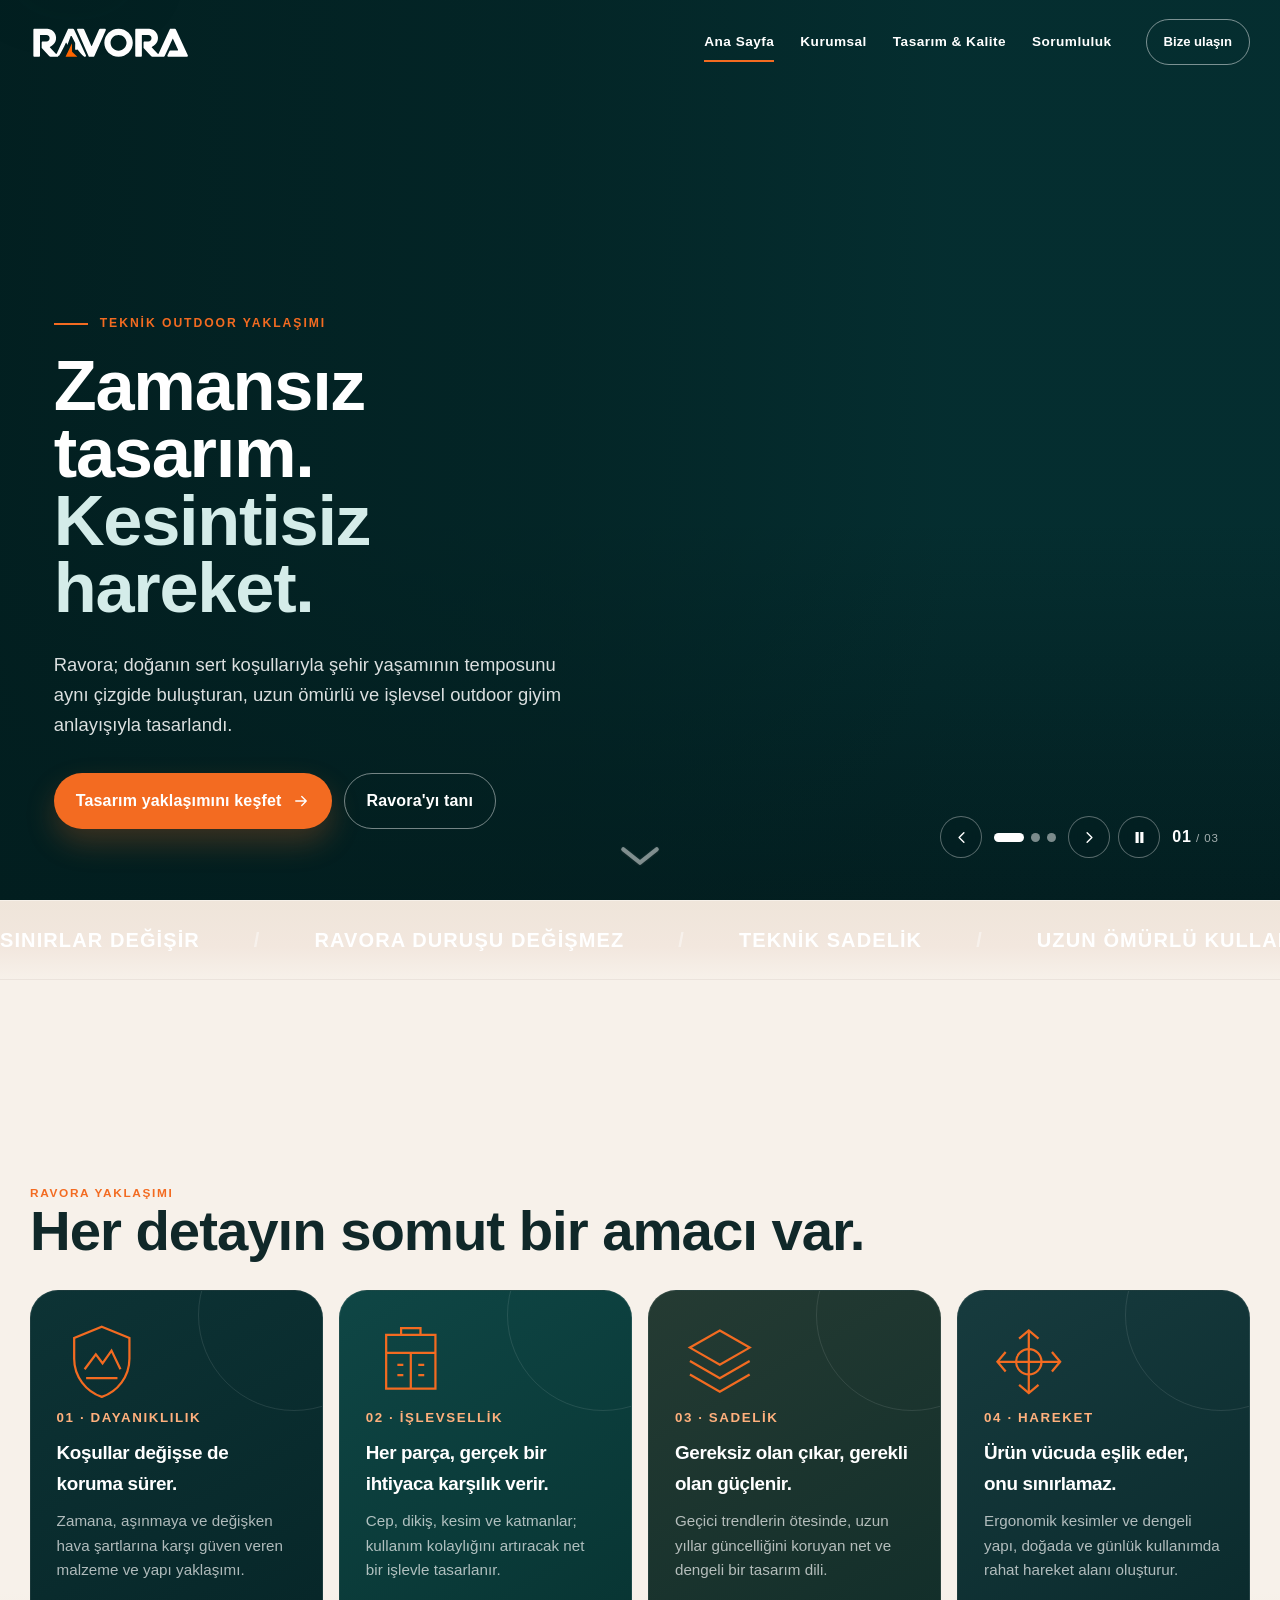
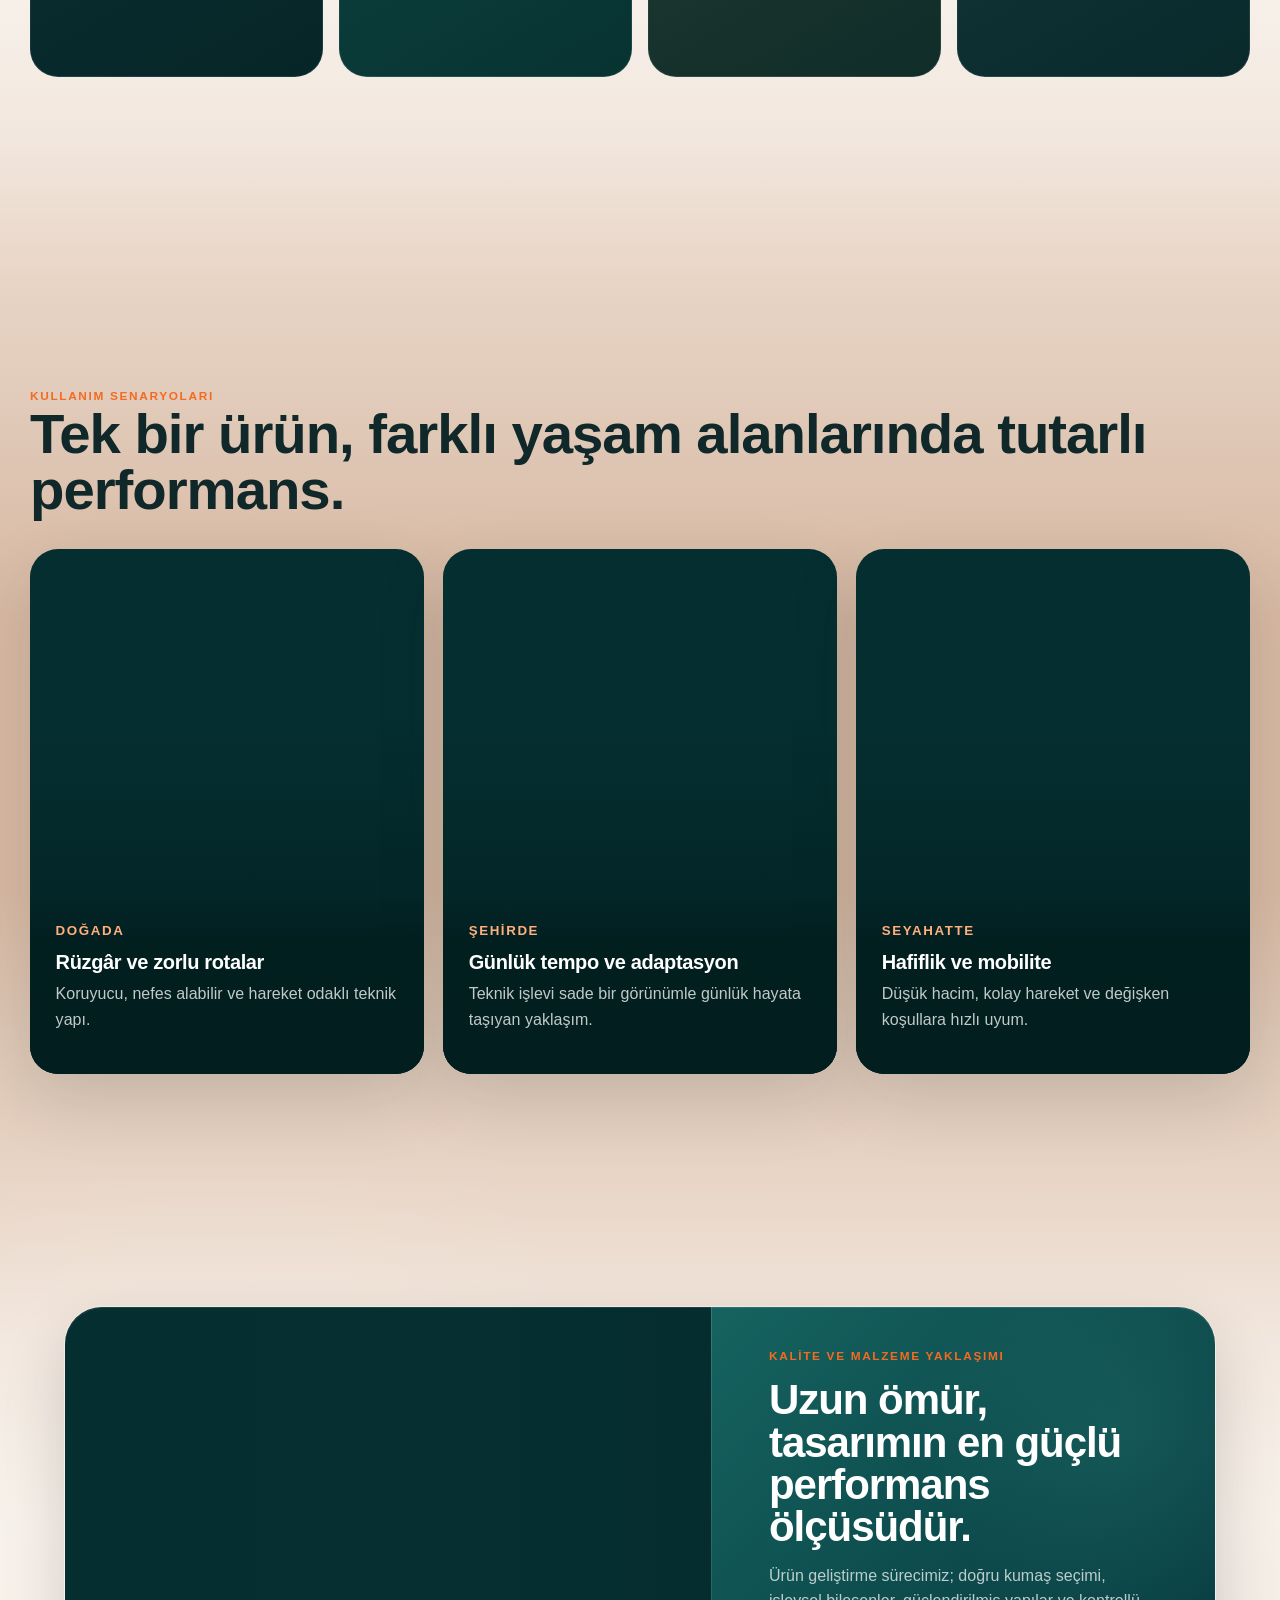
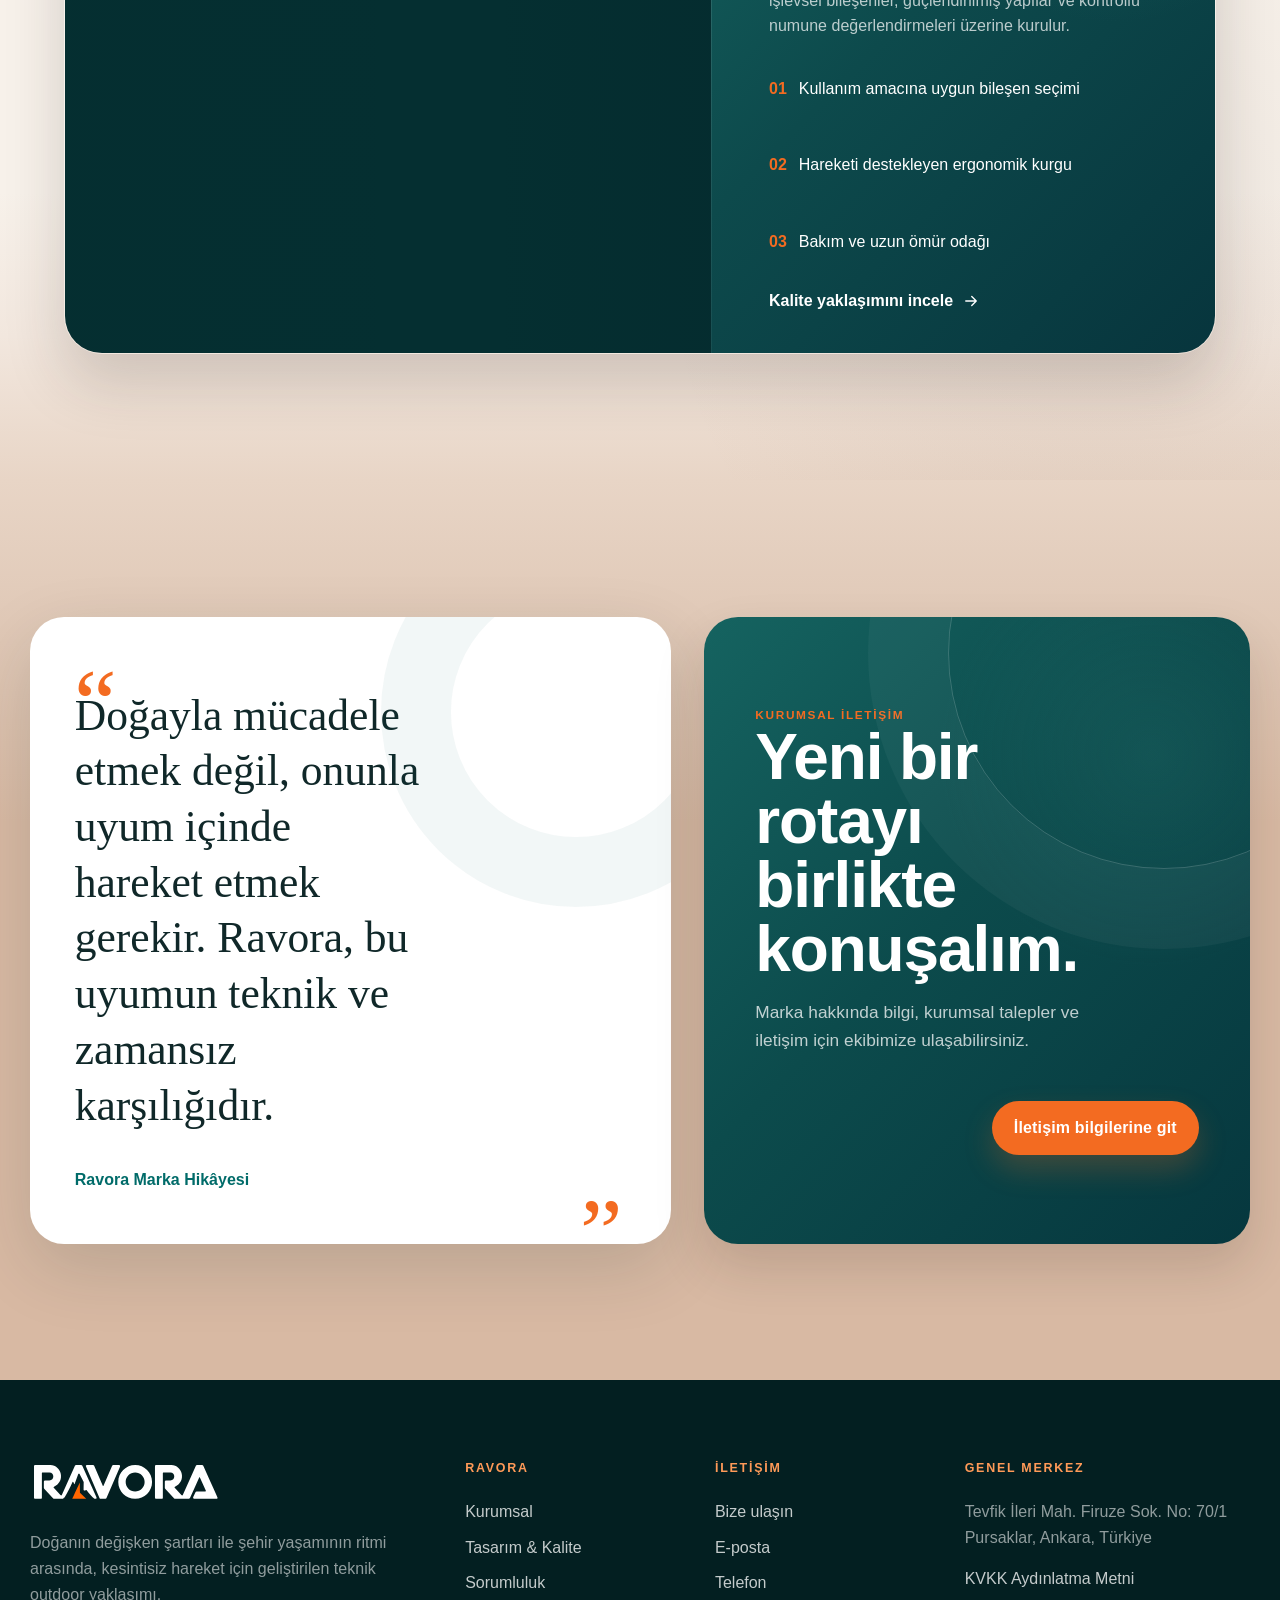
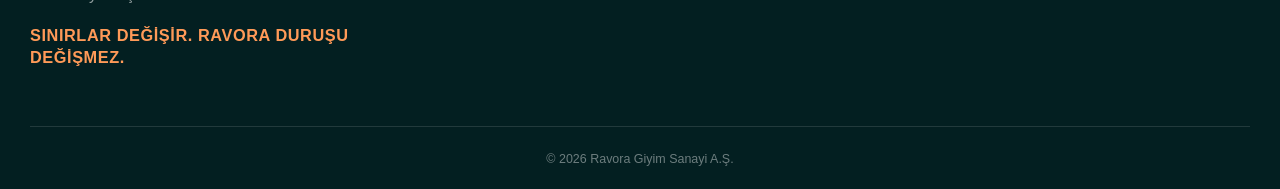
==== commit 4f78ae87: "Add files via upload" ====
--- a/index.html
+++ b/index.html
@@ -699,7 +699,12 @@
   var scrollBehavior = reduceMotion ? "auto" : "smooth";
 
   function elementTop(element) {
-    return Math.round(element.getBoundingClientRect().top + window.pageYOffset);
+    var top = Math.round(element.getBoundingClientRect().top + window.pageYOffset);
+    var shortViewport = window.matchMedia && window.matchMedia("(min-width:1180px) and (min-height:640px) and (max-height:850px)").matches;
+    if (!shortViewport || !element.matches(".section.viewport-module, .split-section.viewport-module, .split-layout.viewport-module")) return top;
+    var fixedHeader = document.querySelector(".header");
+    var headerHeight = fixedHeader ? Math.round(fixedHeader.getBoundingClientRect().height) : 72;
+    return Math.max(0, top - headerHeight);
   }
 
   function getActiveModuleIndex() {
--- a/assets/css/style.css
+++ b/assets/css/style.css
@@ -1573,7 +1573,35 @@
 }
 
 
+@media(min-width:1180px) and (min-height:640px) and (max-height:850px){
+  html.module-scroll-enabled body.module-scroll-page main > .section.viewport-module,
+  html.module-scroll-enabled body.module-scroll-page main > .split-section.viewport-module,
+  html.module-scroll-enabled body.module-scroll-page main > .split-layout.viewport-module{
+    height:calc(100vh - 72px)!important;
+    height:calc(100svh - 72px)!important;
+    min-height:calc(100vh - 72px)!important;
+    min-height:calc(100svh - 72px)!important;
+    max-height:calc(100vh - 72px)!important;
+    max-height:calc(100svh - 72px)!important;
+    scroll-margin-top:72px;
+  }
+}
+
 @media(min-width:1180px) and (max-height:759px){
+  html.module-scroll-enabled body.module-scroll-page .card-grid-two-wide .feature-box{
+    height:auto!important;
+    min-height:205px;
+  }
+  html:not(.module-scroll-enabled) body.module-scroll-page main > .split-section.viewport-module,
+  html:not(.module-scroll-enabled) body.module-scroll-page.tasarim-kalite-page main > .split-layout.viewport-module{
+    display:block!important;
+    grid-template-columns:1fr!important;
+    grid-template-rows:auto!important;
+  }
+  html:not(.module-scroll-enabled) body.module-scroll-page .card-grid-two-wide .feature-box{
+    height:auto!important;
+    min-height:205px;
+  }
   html:not(.module-scroll-enabled) body.module-scroll-page .split-section.viewport-module,
   html:not(.module-scroll-enabled) body.module-scroll-page .split-hero.viewport-module,
   html:not(.module-scroll-enabled) body.module-scroll-page .split-hero-dark.viewport-module,
